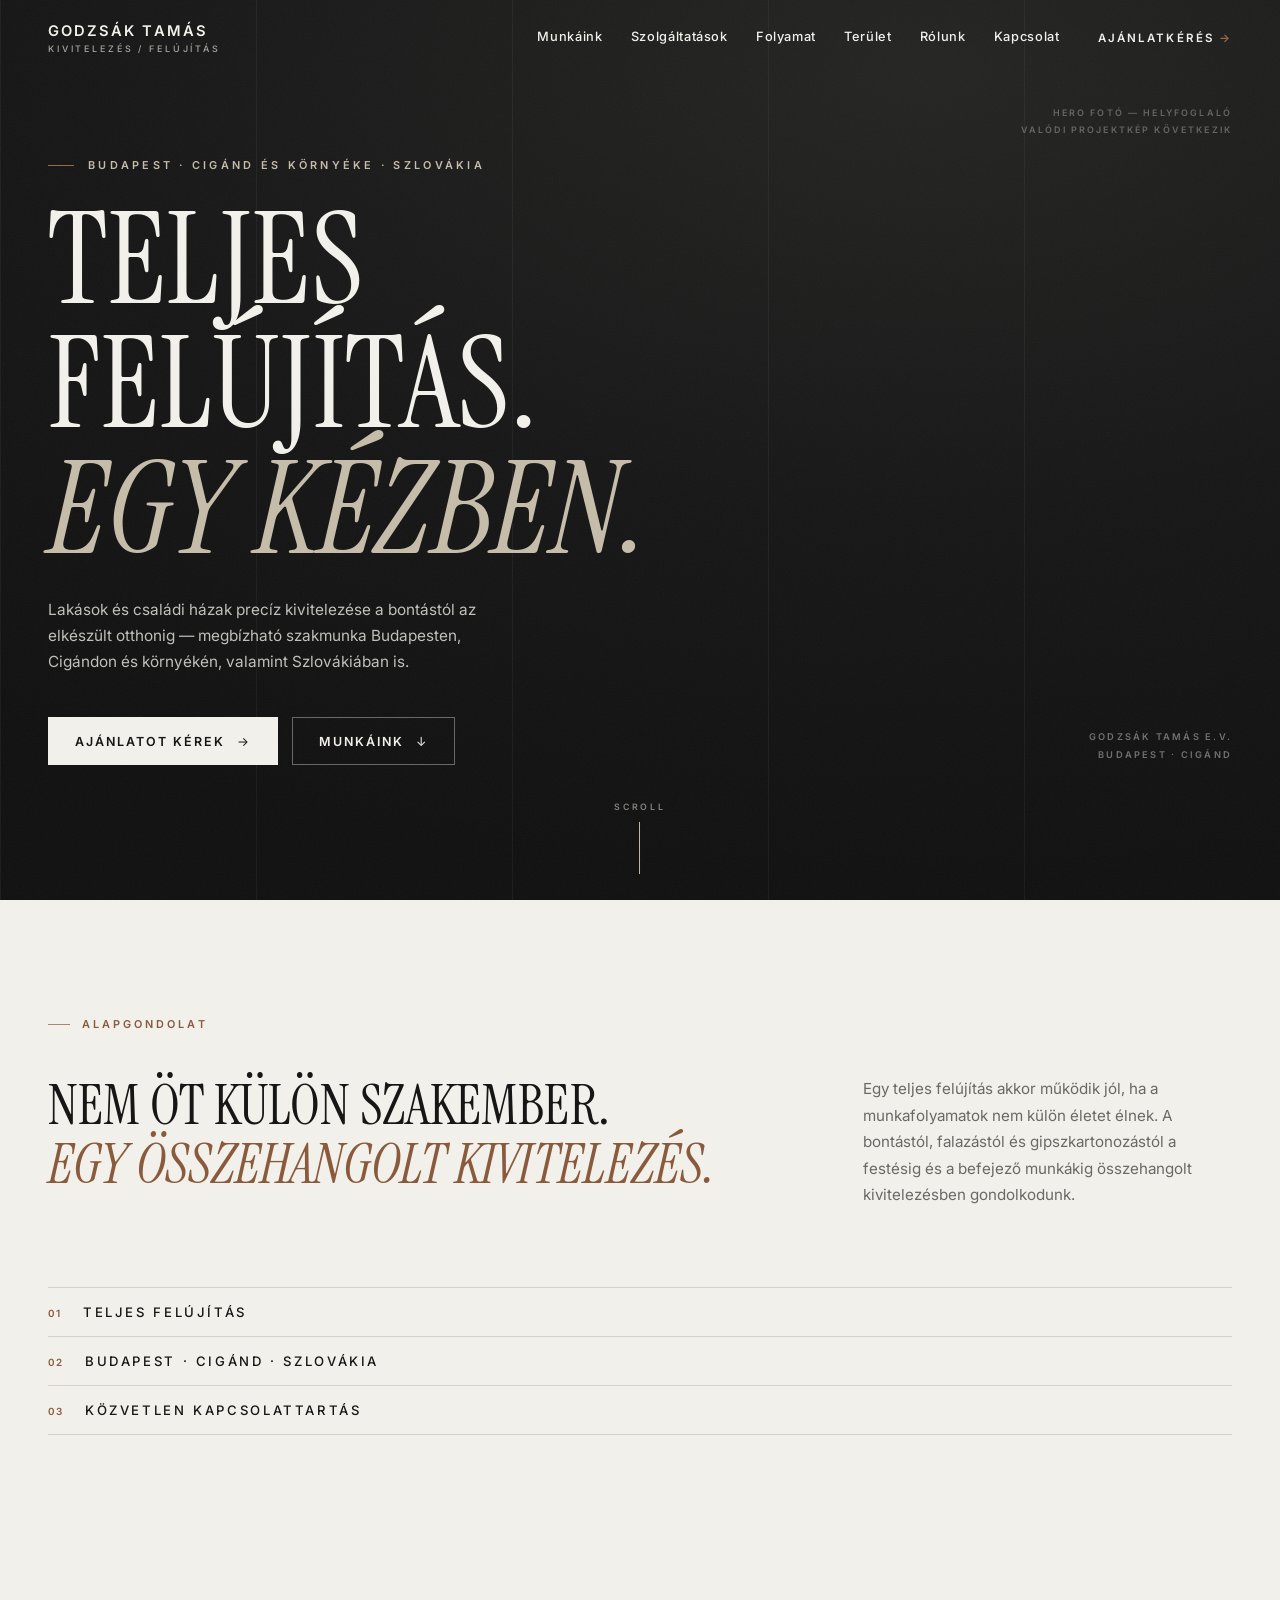
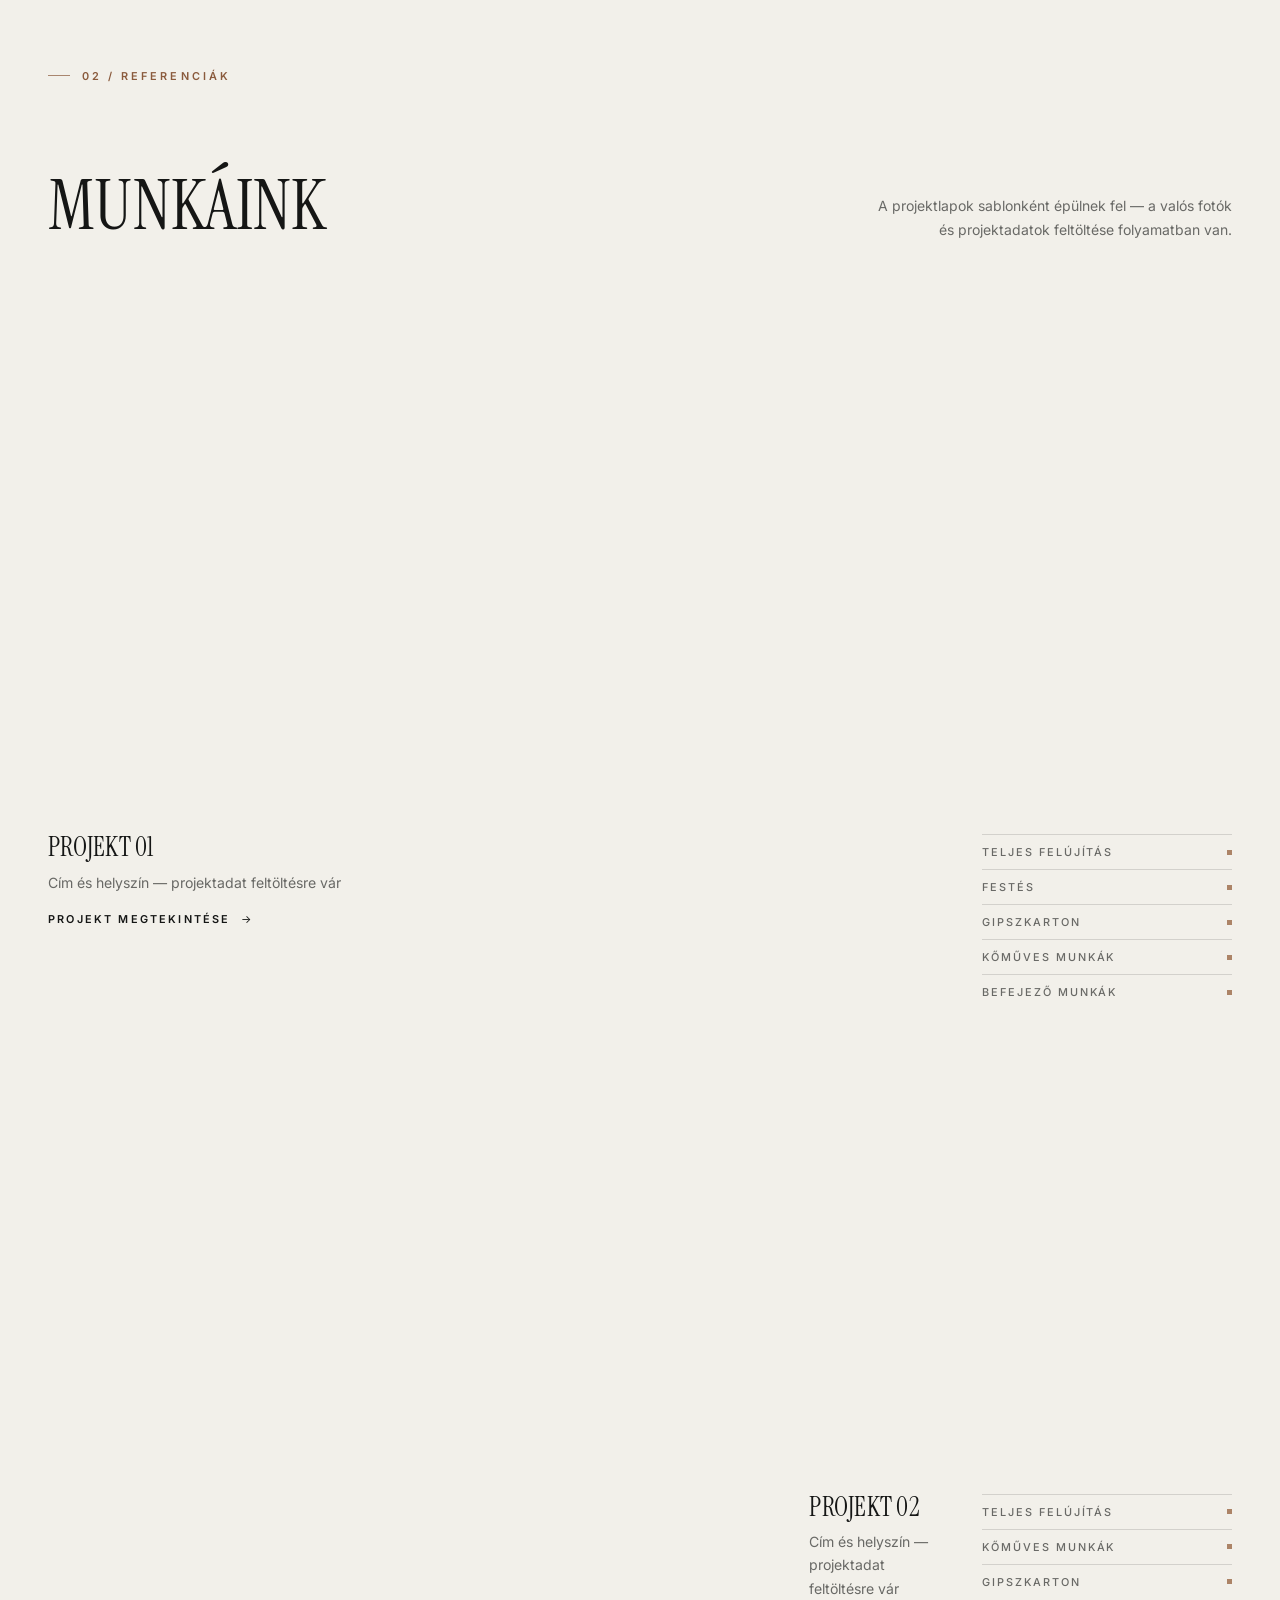
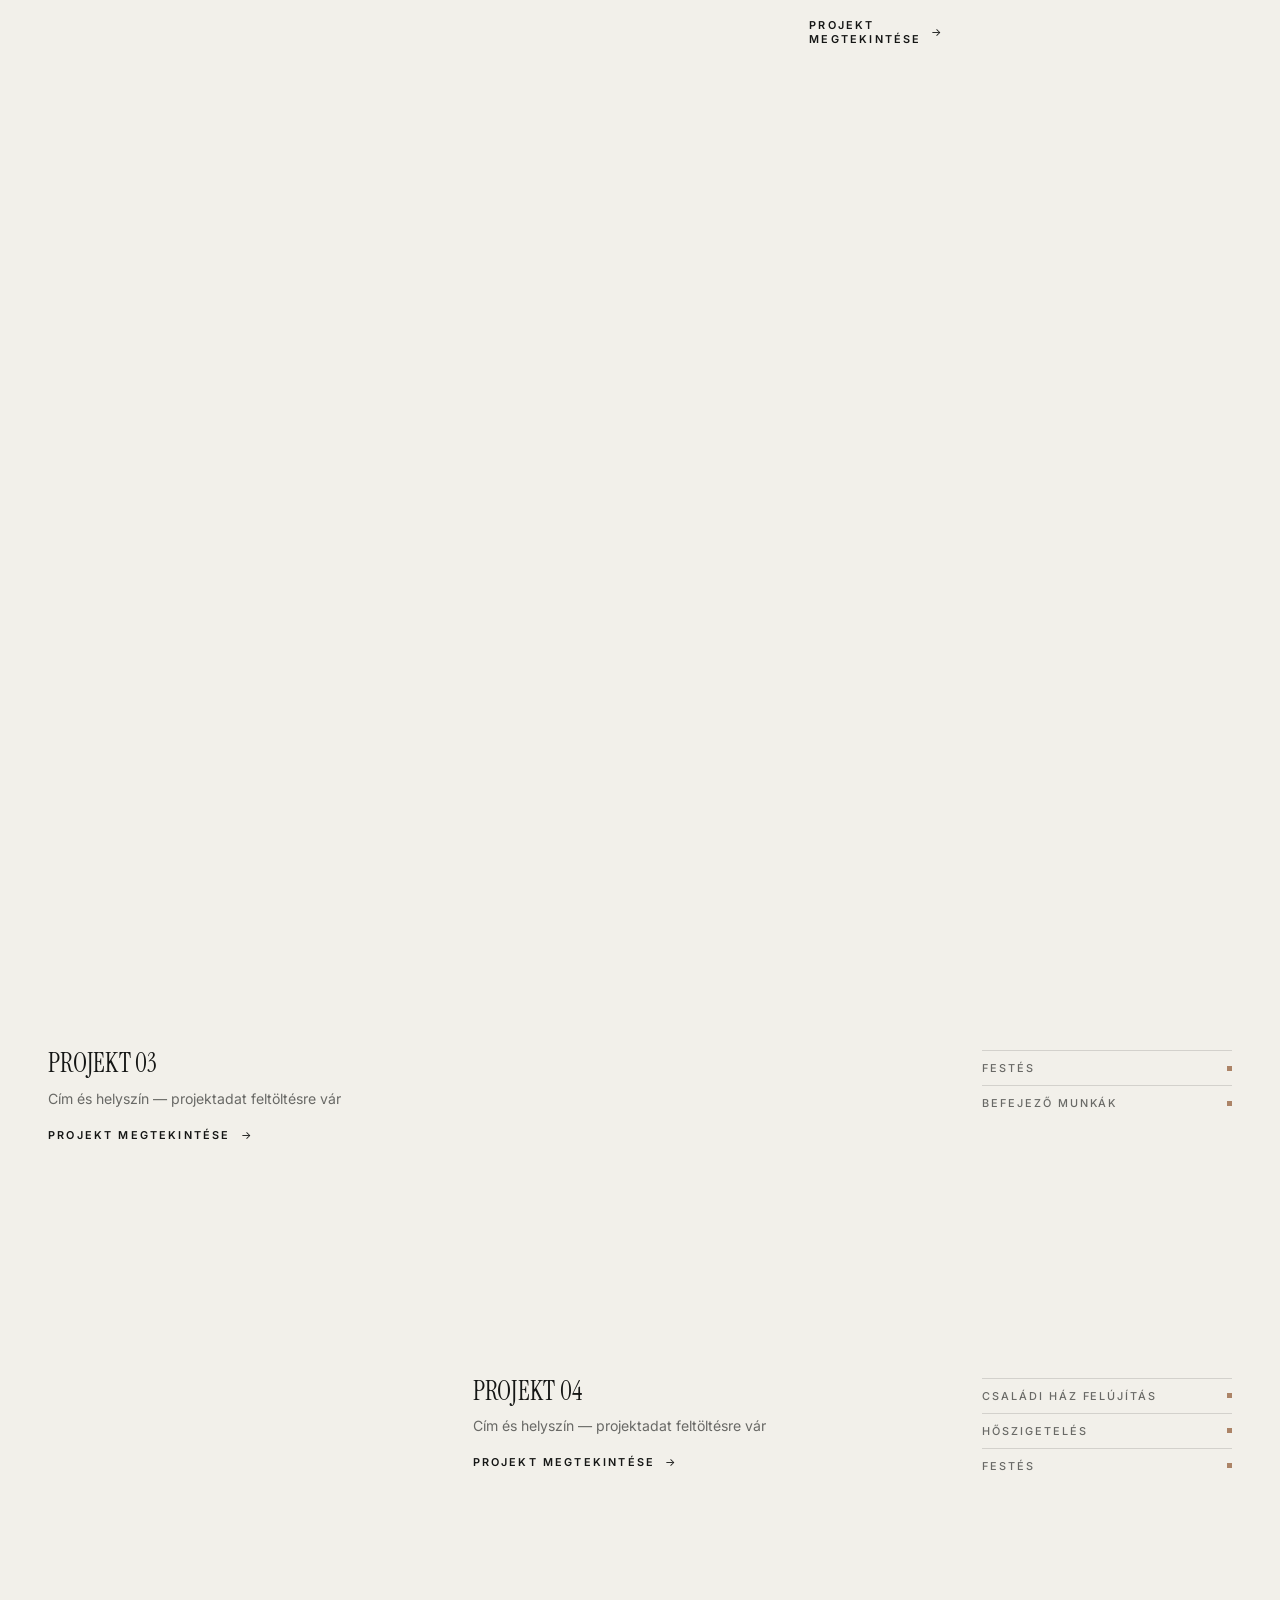
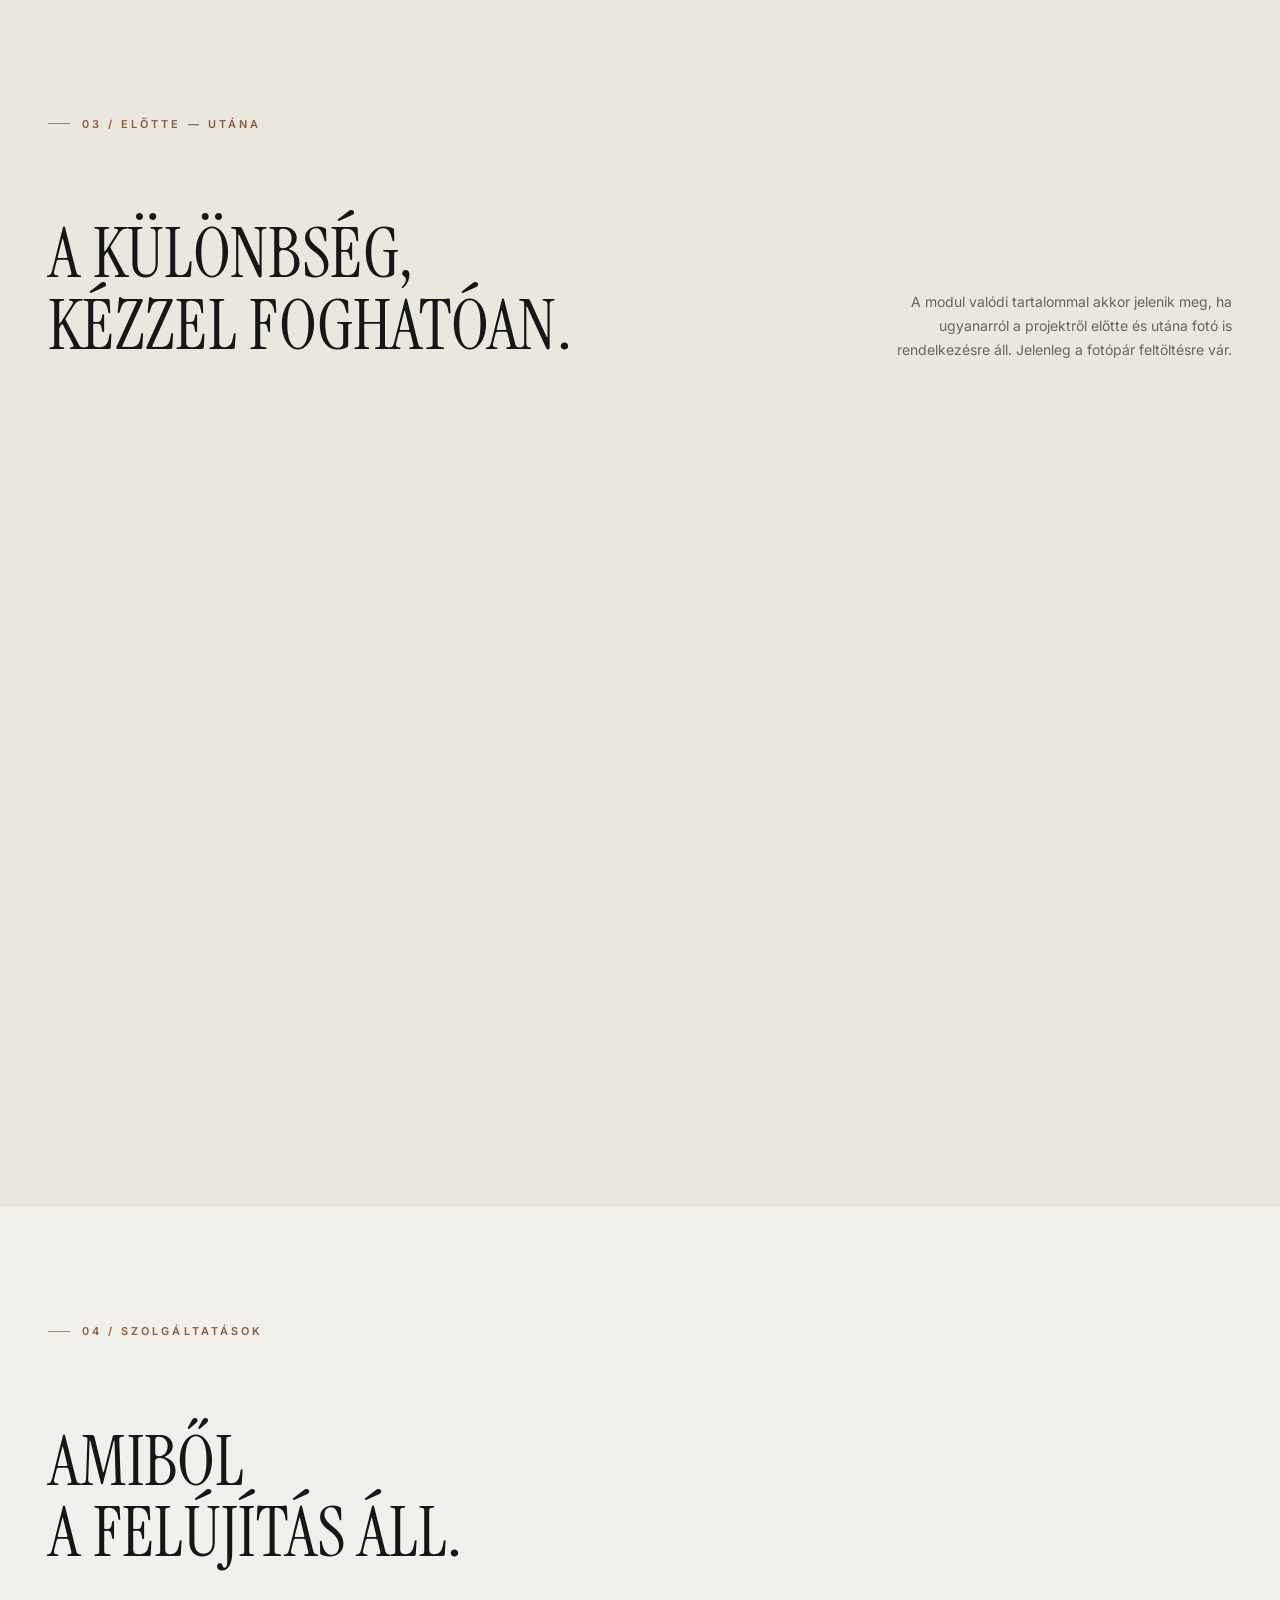
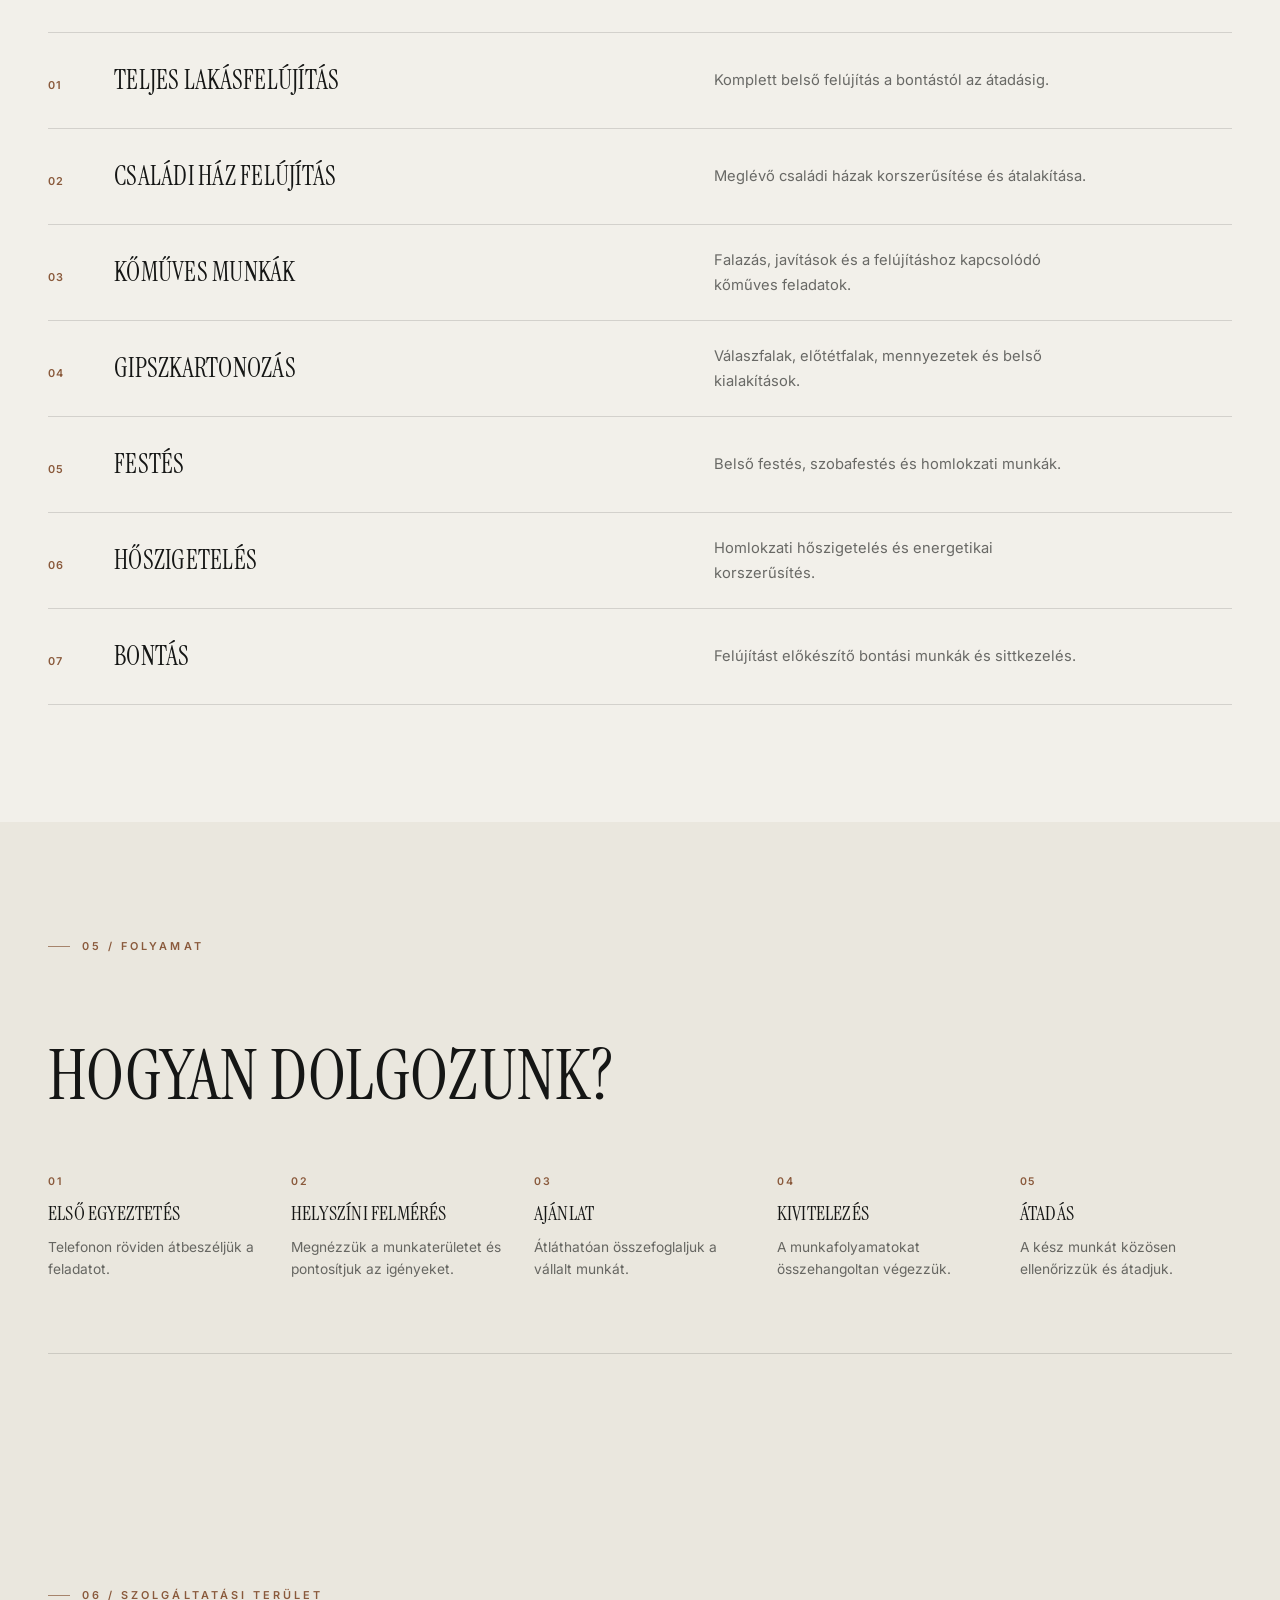
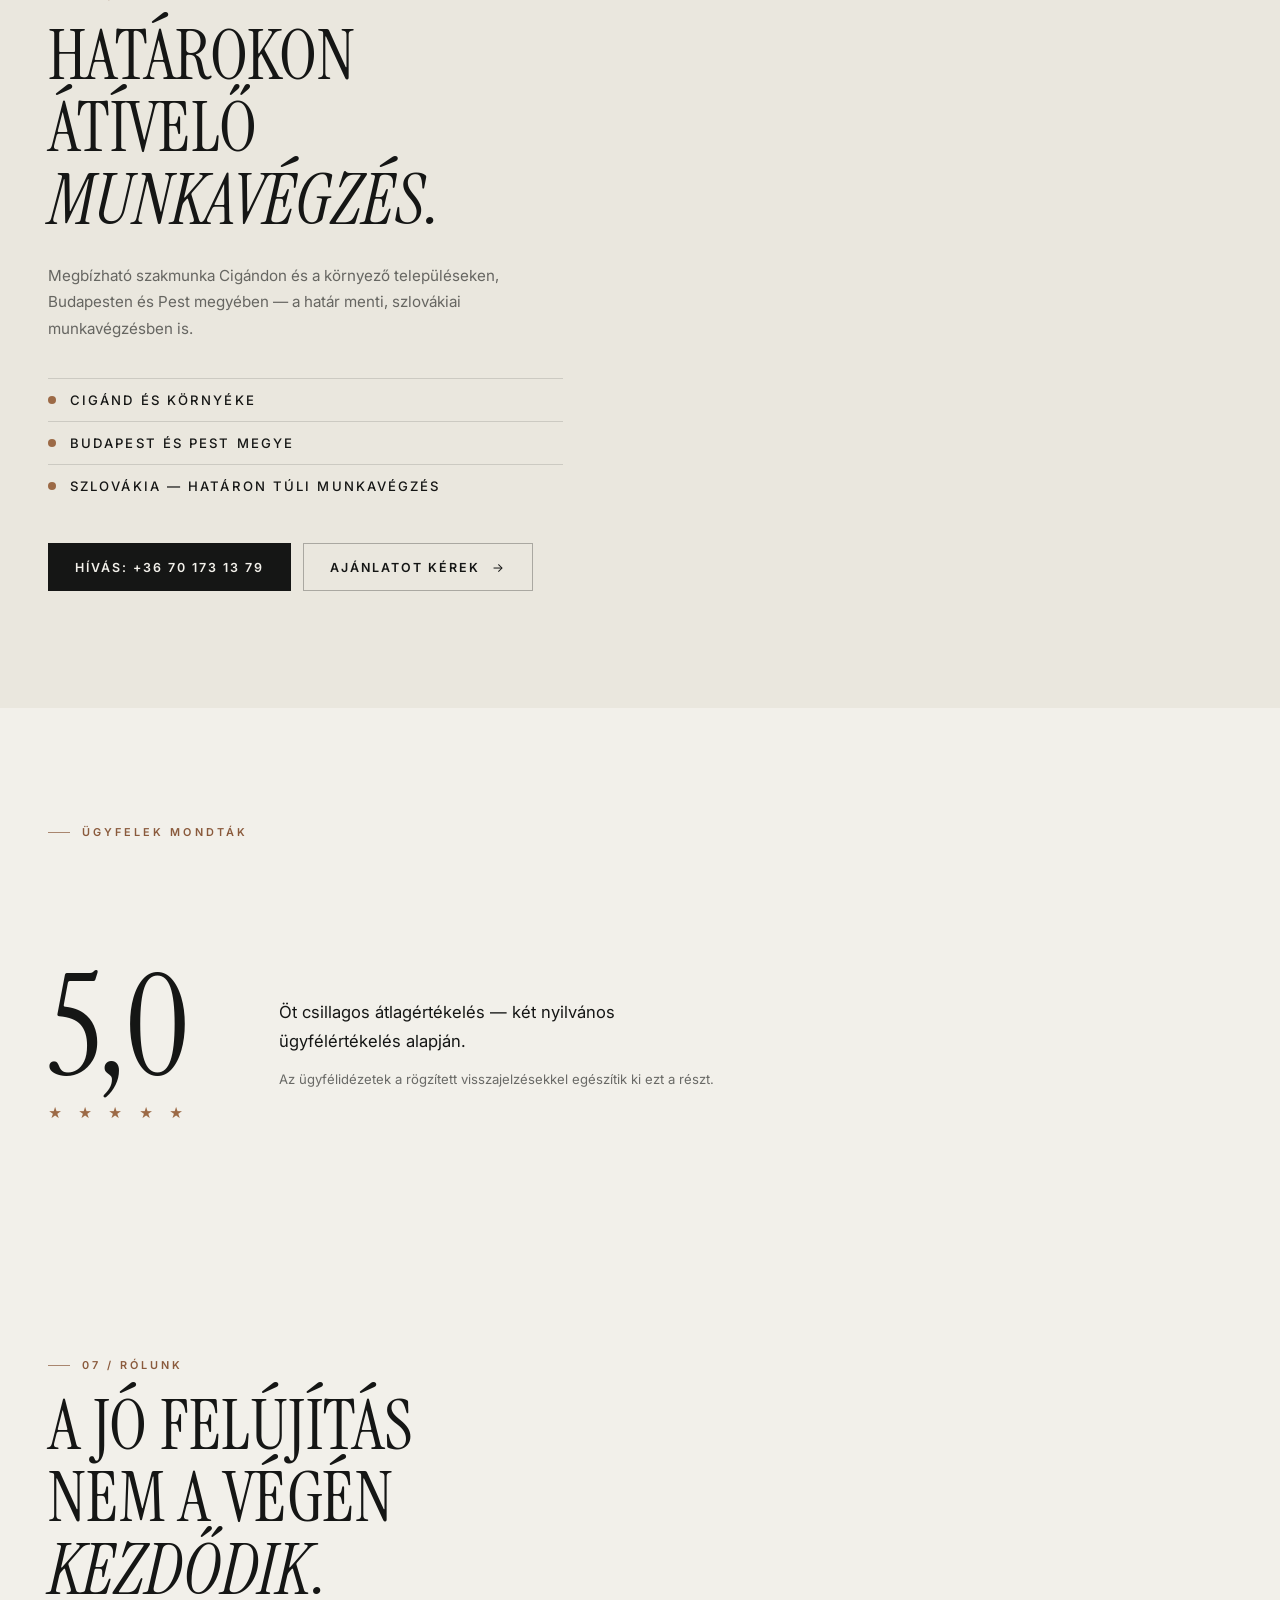
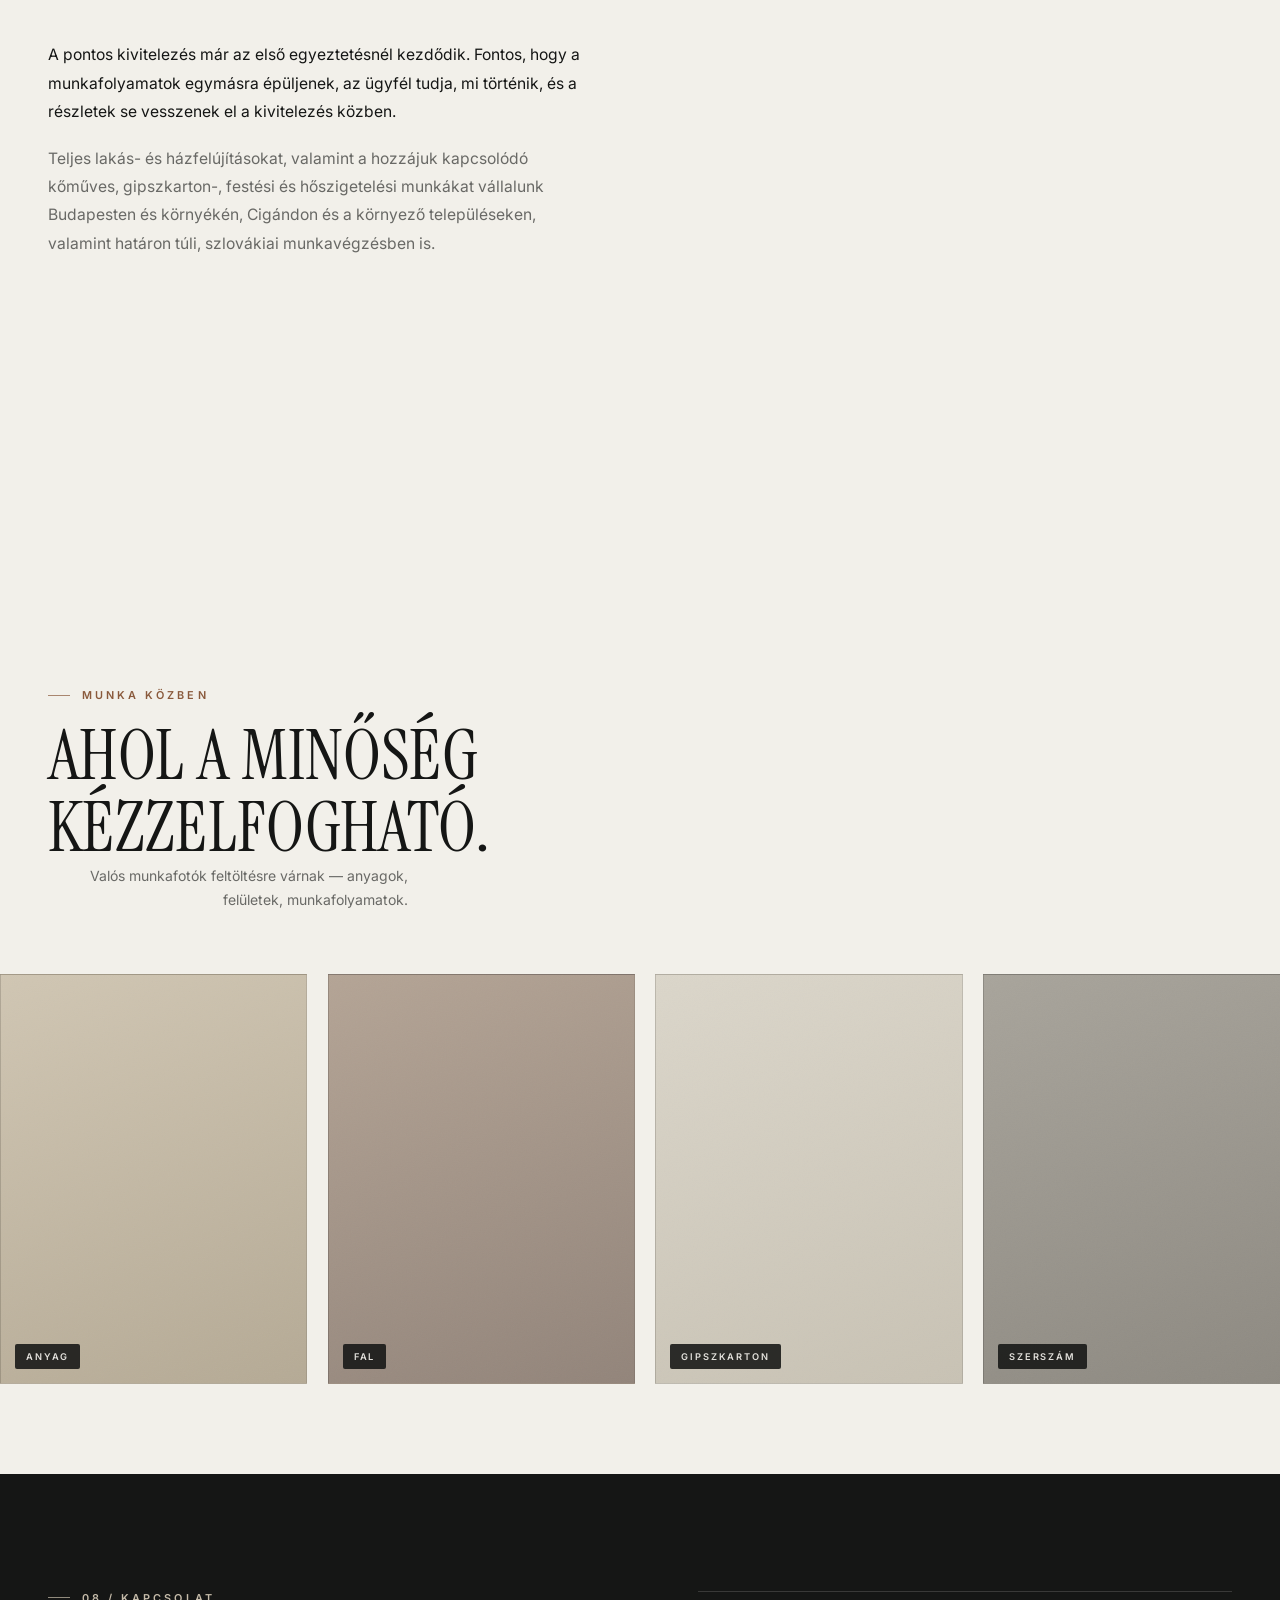
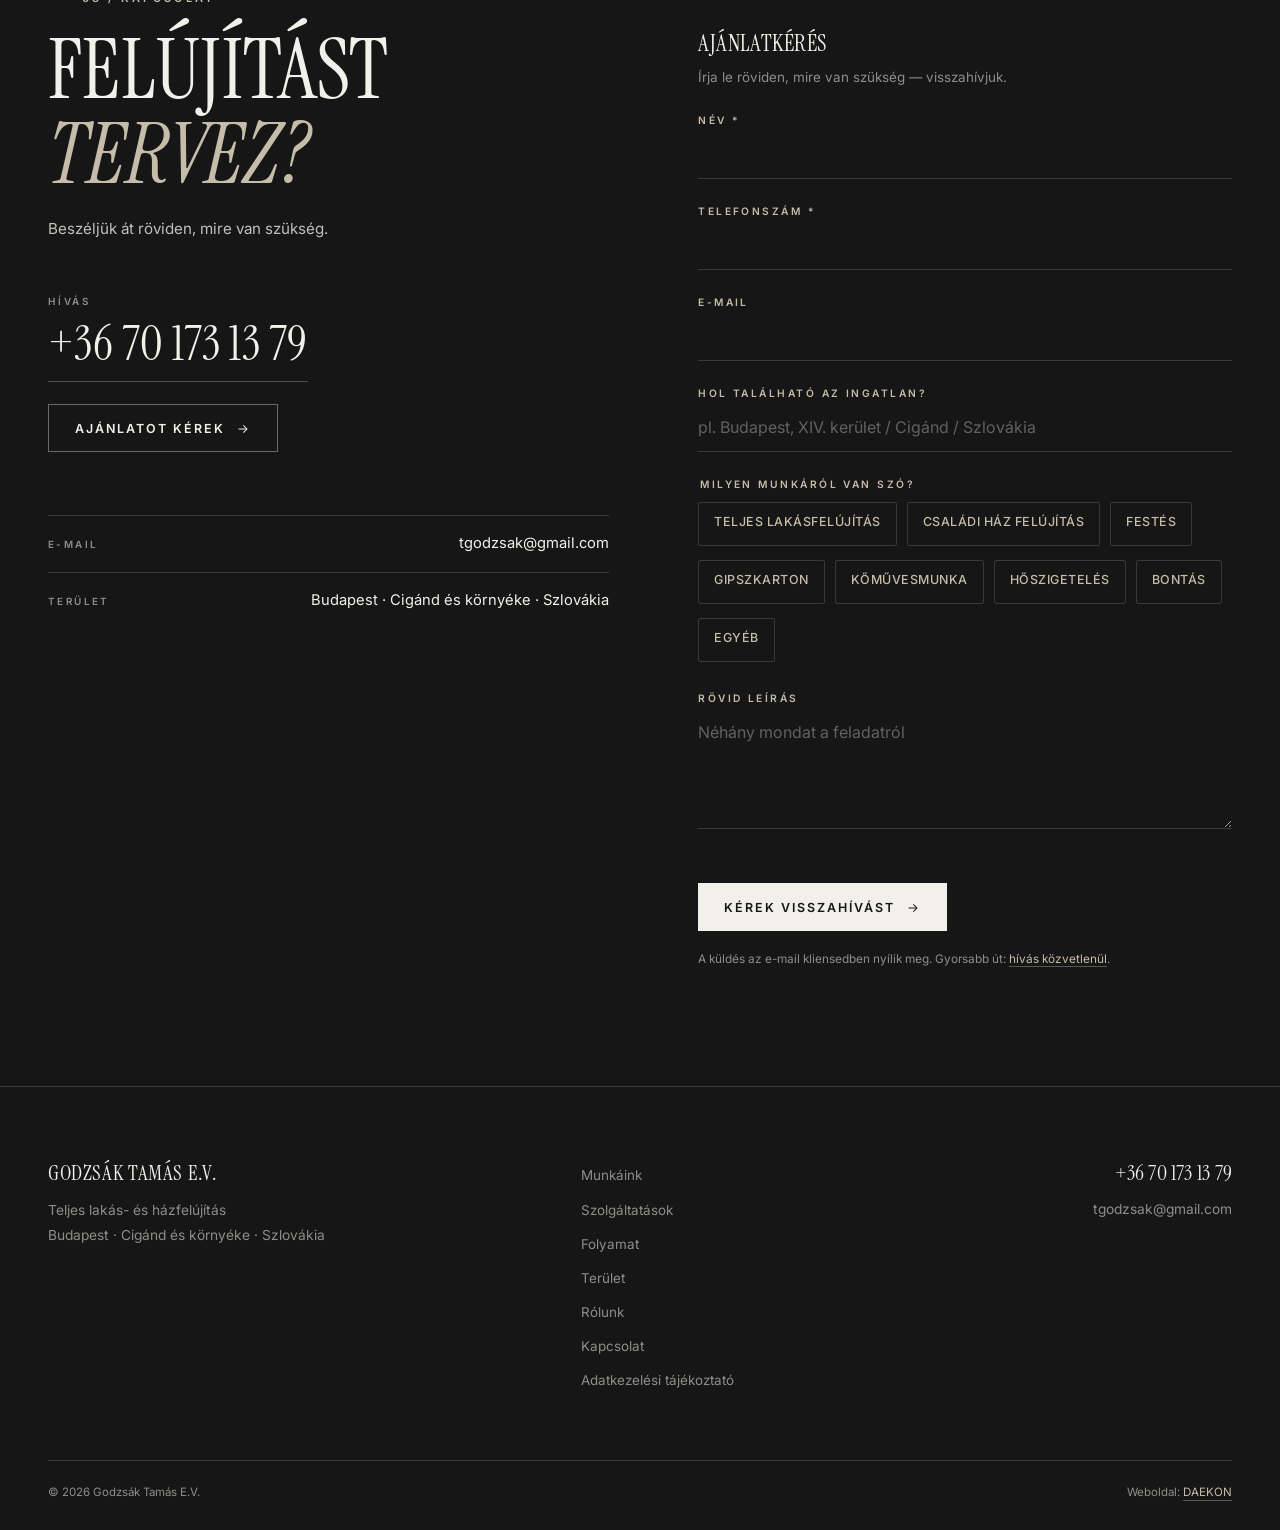
==== index.html @ ed9192c6 "Prémium kivitelezői weboldal + Cigánd/Szlovákia szolgáltatási terület Statikus, egyoldalas prémium w" ====
<!doctype html>
<html lang="hu">
<head>
  <meta charset="utf-8">
  <meta name="viewport" content="width=device-width, initial-scale=1">
  <title>Teljes lakásfelújítás Budapest és Cigánd környékén | Godzsák Tamás E.V.</title>
  <meta name="description" content="Teljes lakás- és házfelújítás Budapesten, Pest megyében, Cigándon és környékén, valamint Szlovákiában: bontás, kőműves- és gipszkarton munkák, festés, hőszigetelés — egy kézben tartott, átlátható kivitelezéssel.">
  <meta name="robots" content="index, follow">
  <meta name="theme-color" content="#151615">

  <meta property="og:type" content="website">
  <meta property="og:locale" content="hu_HU">
  <meta property="og:title" content="Teljes lakásfelújítás Budapest és Cigánd környékén | Godzsák Tamás E.V.">
  <meta property="og:description" content="Teljes lakás- és házfelújítás Budapesten, Cigándon és környékén, valamint Szlovákiában — a bontástól az utolsó ecsetvonásig egy kézben.">

  <link rel="icon" type="image/svg+xml" href="assets/favicon.svg">

  <link rel="preconnect" href="https://fonts.googleapis.com">
  <link rel="preconnect" href="https://fonts.gstatic.com" crossorigin>
  <link href="https://fonts.googleapis.com/css2?family=Instrument+Serif:ital@0;1&family=Inter:wght@400;500;600&display=swap" rel="stylesheet">

  <link rel="stylesheet" href="assets/css/style.css">
  <script defer src="assets/js/main.js"></script>

  <script type="application/ld+json">
  {
    "@context": "https://schema.org",
    "@type": "HomeAndConstructionBusiness",
    "name": "Godzsák Tamás E.V.",
    "description": "Teljes lakás- és házfelújítás Budapesten és környékén: bontás, kőműves munkák, gipszkartonozás, festés és hőszigetelés — egy kézben tartott kivitelezéssel.",
    "telephone": "+36701731379",
    "email": "tgodzsak@gmail.com",
    "address": {
      "@type": "PostalAddress",
      "addressLocality": "Budapest",
      "addressCountry": "HU"
    },
    "areaServed": [
      { "@type": "City", "name": "Budapest" },
      { "@type": "AdministrativeArea", "name": "Pest vármegye" },
      { "@type": "City", "name": "Cigánd" },
      { "@type": "AdministrativeArea", "name": "Borsod-Abaúj-Zemplén vármegye" },
      { "@type": "Country", "name": "Szlovákia" }
    ],
    "aggregateRating": {
      "@type": "AggregateRating",
      "ratingValue": "5.0",
      "reviewCount": "2"
    },
    "makesOffer": [
      { "@type": "Offer", "itemOffered": { "@type": "Service", "name": "Teljes lakásfelújítás" } },
      { "@type": "Offer", "itemOffered": { "@type": "Service", "name": "Családi ház felújítás" } },
      { "@type": "Offer", "itemOffered": { "@type": "Service", "name": "Kőműves munkák" } },
      { "@type": "Offer", "itemOffered": { "@type": "Service", "name": "Gipszkartonozás" } },
      { "@type": "Offer", "itemOffered": { "@type": "Service", "name": "Festés" } },
      { "@type": "Offer", "itemOffered": { "@type": "Service", "name": "Hőszigetelés" } },
      { "@type": "Offer", "itemOffered": { "@type": "Service", "name": "Bontás" } }
    ]
  }
  </script>
</head>
<body id="top">

<a class="skip-link" href="#main">Tovább a tartalomra</a>

<header class="site-header" id="siteHeader">
  <div class="header-inner">
    <a class="brand" href="#top" aria-label="Godzsák Tamás E.V. — kezdőlap">
      <span class="brand-name">GODZSÁK&nbsp;TAMÁS</span>
      <span class="brand-sub">KIVITELEZÉS&nbsp;/&nbsp;FELÚJÍTÁS</span>
    </a>      <nav class="main-nav" aria-label="Fő navigáció">
      <a href="#munkaink">Munkáink</a>
      <a href="#szolgaltatasok">Szolgáltatások</a>
      <a href="#folyamat">Folyamat</a>
      <a href="#terulet">Terület</a>
      <a href="#rolunk">Rólunk</a>
      <a href="#kapcsolat">Kapcsolat</a>
    </nav>

    <a class="header-cta" href="#ajanlatkeres">Ajánlatkérés <span class="arr" aria-hidden="true">&rarr;</span></a>

    <button class="menu-toggle" id="menuToggle" aria-expanded="false" aria-controls="mobileMenu">
      <span class="menu-toggle-label" data-open="Menü" data-close="Bezárás">Menü</span>
      <span class="menu-toggle-box" aria-hidden="true"><i></i><i></i></span>
    </button>
  </div>
</header>

<div class="mobile-menu" id="mobileMenu" role="dialog" aria-modal="true" aria-label="Menü" hidden>
  <nav class="mm-nav" aria-label="Mobil menü">
    <a href="#munkaink"><span>01</span>Munkáink</a>
    <a href="#szolgaltatasok"><span>02</span>Szolgáltatások</a>
    <a href="#folyamat"><span>03</span>Folyamat</a>
    <a href="#terulet"><span>04</span>Terület</a>
    <a href="#rolunk"><span>05</span>Rólunk</a>
    <a href="#kapcsolat"><span>06</span>Kapcsolat</a>
  </nav>
  <div class="mm-foot">
    <a class="mm-tel" href="tel:+36701731379">+36 70 173 13 79</a>
    <a class="mm-mail" href="mailto:tgodzsak@gmail.com">tgodzsak@gmail.com</a>
    <p class="mm-area">Budapest · Cigánd és környéke · Szlovákia</p>
  </div>
</div>

<main id="main">

  <!-- ============ HERO ============ -->
  <section class="hero" aria-label="Bevezető">
    <div class="hero-bg" aria-hidden="true">
      <div class="hero-grid"></div>
      <span class="ph-note">Hero fotó — helyfoglaló<br>valódi projektkép következik</span>
    </div>

    <div class="hero-inner">
      <p class="hero-loc"><span class="tick" aria-hidden="true"></span>Budapest&nbsp;·&nbsp;Cigánd és környéke&nbsp;·&nbsp;Szlovákia</p>
      <h1 class="hero-title">
        <span class="ht-line">Teljes</span>
        <span class="ht-line">felújítás.</span>
        <span class="ht-line ht-italic">Egy kézben.</span>
      </h1>
      <p class="hero-sub">Lakások és családi házak precíz kivitelezése a bontástól az elkészült otthonig — megbízható szakmunka Budapesten, Cigándon és környékén, valamint Szlovákiában is.</p>
      <div class="hero-cta">
        <a class="btn btn-solid" href="#ajanlatkeres">Ajánlatot kérek <span class="arr" aria-hidden="true">&rarr;</span></a>
        <a class="btn btn-ghost" href="#munkaink">Munkáink <span class="arr" aria-hidden="true">&darr;</span></a>
      </div>
    </div>

    <p class="hero-corner" aria-hidden="true">Godzsák Tamás E.V.<br>Budapest&nbsp;·&nbsp;Cigánd</p>

    <div class="hero-scroll" aria-hidden="true">
      <span class="hero-scroll-label">Scroll</span>
      <span class="hero-scroll-line"><i></i></span>
    </div>
  </section>

  <!-- ============ STATEMENT ============ -->
  <section class="statement section" aria-label="Megközelítés">
    <div class="container st-grid">
      <p class="eyebrow reveal">Alapgondolat</p>
      <h2 class="statement-title reveal" style="--d:.06s">
        Nem öt külön szakember.<br>
        <em>Egy összehangolt kivitelezés.</em>
      </h2>
      <div class="statement-body reveal" style="--d:.12s">
        <p>Egy teljes felújítás akkor működik jól, ha a munkafolyamatok nem külön életet élnek. A bontástól, falazástól és gipszkartonozástól a festésig és a befejező munkákig összehangolt kivitelezésben gondolkodunk.</p>
      </div>
      <ul class="statement-list reveal" style="--d:.18s">
        <li><span>01</span>Teljes felújítás</li>
        <li><span>02</span>Budapest&nbsp;·&nbsp;Cigánd&nbsp;·&nbsp;Szlovákia</li>
        <li><span>03</span>Közvetlen kapcsolattartás</li>
      </ul>
    </div>
  </section>

  <!-- ============ REFERENCIÁK ============ -->
  <section class="works section" id="munkaink" aria-labelledby="works-title">
    <div class="container">
      <div class="section-head">
        <p class="eyebrow reveal">02&nbsp;/&nbsp;Referenciák</p>
        <h2 class="section-title reveal" id="works-title" style="--d:.06s">Munkáink</h2>
        <p class="section-note reveal" style="--d:.12s">A projektlapok sablonként épülnek fel — a valós fotók és projektadatok feltöltése folyamatban van.</p>
      </div>

      <!-- Projekt 01 — teljes szélesség -->
      <article class="proj proj-full">
        <figure class="ph ph-b rm ratio-219 reveal-media" role="img" aria-label="Projektfotó helyfoglaló — feltöltésre vár">
          <span class="ph-cross" aria-hidden="true"></span>
          <span class="ph-num" aria-hidden="true">01</span>
          <figcaption class="ph-caption">Projektfotó — feltöltésre vár</figcaption>
        </figure>
        <div class="proj-meta">
          <div class="proj-info">
            <h3 class="proj-title">Projekt 01</h3>
            <p class="proj-sub">Cím és helyszín — projektadat feltöltésre vár</p>
            <span class="proj-link" aria-disabled="true" title="A projektadatok feltöltése után aktiválódik">Projekt megtekintése <span class="arr" aria-hidden="true">&rarr;</span></span>
          </div>
          <ul class="proj-tags" aria-label="Munkakörök sablon szerint">
            <li>Teljes felújítás</li>
            <li>Festés</li>
            <li>Gipszkarton</li>
            <li>Kőműves munkák</li>
            <li>Befejező munkák</li>
          </ul>
        </div>
      </article>

      <!-- Projekt 02 — 2/3 arány, szöveg jobbra -->
      <article class="proj proj-two">
        <figure class="ph ph-e rm ratio-43 reveal-media" role="img" aria-label="Projektfotó helyfoglaló — feltöltésre vár">
          <span class="ph-cross" aria-hidden="true"></span>
          <span class="ph-num" aria-hidden="true">02</span>
          <figcaption class="ph-caption">Projektfotó — feltöltésre vár</figcaption>
        </figure>
        <div class="proj-meta">
          <div class="proj-info">
            <h3 class="proj-title">Projekt 02</h3>
            <p class="proj-sub">Cím és helyszín — projektadat feltöltésre vár</p>
            <span class="proj-link" aria-disabled="true" title="A projektadatok feltöltése után aktiválódik">Projekt megtekintése <span class="arr" aria-hidden="true">&rarr;</span></span>
          </div>
          <ul class="proj-tags" aria-label="Munkakörök sablon szerint">
            <li>Teljes felújítás</li>
            <li>Kőműves munkák</li>
            <li>Gipszkarton</li>
          </ul>
        </div>
      </article>

      <!-- Projekt 03 — portré + részletfotó párban -->
      <article class="proj proj-duo">
        <figure class="ph ph-a rm ratio-34 reveal-media" role="img" aria-label="Projektfotó helyfoglaló — feltöltésre vár">
          <span class="ph-cross" aria-hidden="true"></span>
          <span class="ph-num" aria-hidden="true">03</span>
          <figcaption class="ph-caption">Projektfotó — feltöltésre vár</figcaption>
        </figure>
        <figure class="ph ph-f rm ratio-45 reveal-media" style="--d:.1s" role="img" aria-label="Részletfotó helyfoglaló — feltöltésre vár">
          <span class="ph-cross" aria-hidden="true"></span>
          <span class="ph-num" aria-hidden="true">03/a</span>
          <figcaption class="ph-caption">Részletfotó — feltöltésre vár</figcaption>
        </figure>
        <div class="proj-meta">
          <div class="proj-info">
            <h3 class="proj-title">Projekt 03</h3>
            <p class="proj-sub">Cím és helyszín — projektadat feltöltésre vár</p>
            <span class="proj-link" aria-disabled="true" title="A projektadatok feltöltése után aktiválódik">Projekt megtekintése <span class="arr" aria-hidden="true">&rarr;</span></span>
          </div>
          <ul class="proj-tags" aria-label="Munkakörök sablon szerint">
            <li>Festés</li>
            <li>Befejező munkák</li>
          </ul>
        </div>
      </article>

      <!-- Projekt 04 — szöveg balra, kép jobbra 16/10 -->
      <article class="proj proj-rev">
        <figure class="ph ph-c rm ratio-1610 reveal-media" role="img" aria-label="Projektfotó helyfoglaló — feltöltésre vár">
          <span class="ph-cross" aria-hidden="true"></span>
          <span class="ph-num" aria-hidden="true">04</span>
          <figcaption class="ph-caption">Projektfotó — feltöltésre vár</figcaption>
        </figure>
        <div class="proj-meta">
          <div class="proj-info">
            <h3 class="proj-title">Projekt 04</h3>
            <p class="proj-sub">Cím és helyszín — projektadat feltöltésre vár</p>
            <span class="proj-link" aria-disabled="true" title="A projektadatok feltöltése után aktiválódik">Projekt megtekintése <span class="arr" aria-hidden="true">&rarr;</span></span>
          </div>
          <ul class="proj-tags" aria-label="Munkakörök sablon szerint">
            <li>Családi ház felújítás</li>
            <li>Hőszigetelés</li>
            <li>Festés</li>
          </ul>
        </div>
      </article>
    </div>
  </section>

  <!-- ============ ELŐTTE / UTÁNA ============ -->
  <section class="ba section" aria-labelledby="ba-title">
    <div class="container">
      <div class="section-head">
        <p class="eyebrow reveal">03&nbsp;/&nbsp;Előtte — Utána</p>
        <h2 class="section-title reveal" id="ba-title" style="--d:.06s">A különbség,<br>kézzel foghatóan.</h2>
        <p class="section-note reveal" style="--d:.12s">A modul valódi tartalommal akkor jelenik meg, ha ugyanarról a projektről előtte és utána fotó is rendelkezésre áll. Jelenleg a fotópár feltöltésre vár.</p>
      </div>

      <div class="ba-stage rm reveal-media" style="--pos:50%">
        <div class="ba-after" aria-hidden="true">
          <span class="ba-tag ba-tag-a">Utána</span>
        </div>
        <div class="ba-before" aria-hidden="true">
          <span class="ba-tag ba-tag-b">Előtte</span>
        </div>
        <div class="ba-line" aria-hidden="true">
          <span class="ba-grip"><i></i></span>
        </div>
        <input class="ba-range" id="baRange" type="range" min="0" max="100" value="50" step="0.1"
               aria-label="Előtte–utána összehasonlító csúszka">
      </div>
    </div>
  </section>

  <!-- ============ SZOLGÁLTATÁSOK ============ -->
  <section class="svc section" id="szolgaltatasok" aria-labelledby="svc-title">
    <div class="container">
      <div class="section-head">
        <p class="eyebrow reveal">04&nbsp;/&nbsp;Szolgáltatások</p>
        <h2 class="section-title reveal" id="svc-title" style="--d:.06s">Amiből<br>a felújítás áll.</h2>
      </div>

      <ul class="svc-list" id="svcList">
        <li class="svc-item reveal" data-tone="ph-b">
          <h3 class="svc-h">
            <button class="svc-row" id="svc-b-01" aria-expanded="false" aria-controls="svc-p-01">
              <span class="svc-num">01</span>
              <span class="svc-title">Teljes lakásfelújítás</span>
              <span class="svc-icon" aria-hidden="true"><i></i><i></i></span>
            </button>
          </h3>
          <div class="svc-panel" id="svc-p-01" role="region" aria-labelledby="svc-b-01">
            <div class="svc-panel-in"><p>Komplett belső felújítás a bontástól az átadásig.</p></div>
          </div>
        </li>

        <li class="svc-item reveal" data-tone="ph-e">
          <h3 class="svc-h">
            <button class="svc-row" id="svc-b-02" aria-expanded="false" aria-controls="svc-p-02">
              <span class="svc-num">02</span>
              <span class="svc-title">Családi ház felújítás</span>
              <span class="svc-icon" aria-hidden="true"><i></i><i></i></span>
            </button>
          </h3>
          <div class="svc-panel" id="svc-p-02" role="region" aria-labelledby="svc-b-02">
            <div class="svc-panel-in"><p>Meglévő családi házak korszerűsítése és átalakítása.</p></div>
          </div>
        </li>

        <li class="svc-item reveal" data-tone="ph-c">
          <h3 class="svc-h">
            <button class="svc-row" id="svc-b-03" aria-expanded="false" aria-controls="svc-p-03">
              <span class="svc-num">03</span>
              <span class="svc-title">Kőműves munkák</span>
              <span class="svc-icon" aria-hidden="true"><i></i><i></i></span>
            </button>
          </h3>
          <div class="svc-panel" id="svc-p-03" role="region" aria-labelledby="svc-b-03">
            <div class="svc-panel-in"><p>Falazás, javítások és a felújításhoz kapcsolódó kőműves feladatok.</p></div>
          </div>
        </li>

        <li class="svc-item reveal" data-tone="ph-a">
          <h3 class="svc-h">
            <button class="svc-row" id="svc-b-04" aria-expanded="false" aria-controls="svc-p-04">
              <span class="svc-num">04</span>
              <span class="svc-title">Gipszkartonozás</span>
              <span class="svc-icon" aria-hidden="true"><i></i><i></i></span>
            </button>
          </h3>
          <div class="svc-panel" id="svc-p-04" role="region" aria-labelledby="svc-b-04">
            <div class="svc-panel-in"><p>Válaszfalak, előtétfalak, mennyezetek és belső kialakítások.</p></div>
          </div>
        </li>

        <li class="svc-item reveal" data-tone="ph-f">
          <h3 class="svc-h">
            <button class="svc-row" id="svc-b-05" aria-expanded="false" aria-controls="svc-p-05">
              <span class="svc-num">05</span>
              <span class="svc-title">Festés</span>
              <span class="svc-icon" aria-hidden="true"><i></i><i></i></span>
            </button>
          </h3>
          <div class="svc-panel" id="svc-p-05" role="region" aria-labelledby="svc-b-05">
            <div class="svc-panel-in"><p>Belső festés, szobafestés és homlokzati munkák.</p></div>
          </div>
        </li>

        <li class="svc-item reveal" data-tone="ph-d">
          <h3 class="svc-h">
            <button class="svc-row" id="svc-b-06" aria-expanded="false" aria-controls="svc-p-06">
              <span class="svc-num">06</span>
              <span class="svc-title">Hőszigetelés</span>
              <span class="svc-icon" aria-hidden="true"><i></i><i></i></span>
            </button>
          </h3>
          <div class="svc-panel" id="svc-p-06" role="region" aria-labelledby="svc-b-06">
            <div class="svc-panel-in"><p>Homlokzati hőszigetelés és energetikai korszerűsítés.</p></div>
          </div>
        </li>

        <li class="svc-item reveal" data-tone="ph-b">
          <h3 class="svc-h">
            <button class="svc-row" id="svc-b-07" aria-expanded="false" aria-controls="svc-p-07">
              <span class="svc-num">07</span>
              <span class="svc-title">Bontás</span>
              <span class="svc-icon" aria-hidden="true"><i></i><i></i></span>
            </button>
          </h3>
          <div class="svc-panel" id="svc-p-07" role="region" aria-labelledby="svc-b-07">
            <div class="svc-panel-in"><p>Felújítást előkészítő bontási munkák és sittkezelés.</p></div>
          </div>
        </li>
      </ul>

      <div class="svc-preview" id="svcPreview" aria-hidden="true">
        <span class="svc-preview-chip" id="svcPreviewChip">01</span>
        <span class="svc-preview-num" id="svcPreviewNum">01</span>
      </div>
    </div>
  </section>

  <!-- ============ FOLYAMAT ============ -->
  <section class="proc section" id="folyamat" aria-labelledby="proc-title">
    <div class="container">
      <div class="section-head">
        <p class="eyebrow reveal">05&nbsp;/&nbsp;Folyamat</p>
        <h2 class="section-title reveal" id="proc-title" style="--d:.06s">Hogyan dolgozunk?</h2>
      </div>

      <ol class="proc-steps" id="procSteps">
        <li class="proc-step reveal">
          <span class="proc-num">01</span>
          <h3 class="proc-name">Első egyeztetés</h3>
          <p class="proc-desc">Telefonon röviden átbeszéljük a feladatot.</p>
        </li>
        <li class="proc-step reveal" style="--d:.06s">
          <span class="proc-num">02</span>
          <h3 class="proc-name">Helyszíni felmérés</h3>
          <p class="proc-desc">Megnézzük a munkaterületet és pontosítjuk az igényeket.</p>
        </li>
        <li class="proc-step reveal" style="--d:.12s">
          <span class="proc-num">03</span>
          <h3 class="proc-name">Ajánlat</h3>
          <p class="proc-desc">Átláthatóan összefoglaljuk a vállalt munkát.</p>
        </li>
        <li class="proc-step reveal" style="--d:.18s">
          <span class="proc-num">04</span>
          <h3 class="proc-name">Kivitelezés</h3>
          <p class="proc-desc">A munkafolyamatokat összehangoltan végezzük.</p>
        </li>
        <li class="proc-step reveal" style="--d:.24s">
          <span class="proc-num">05</span>
          <h3 class="proc-name">Átadás</h3>
          <p class="proc-desc">A kész munkát közösen ellenőrizzük és átadjuk.</p>
        </li>
      </ol>

      <div class="proc-track" aria-hidden="true"><span class="proc-fill" id="procFill"></span></div>
    </div>
  </section>

  <!-- ============ SZOLGÁLTATÁSI TERÜLET ============ -->
  <section class="region section" id="terulet" aria-labelledby="region-title">
    <div class="container region-grid">
      <div class="region-copy">
        <p class="eyebrow reveal">06&nbsp;/&nbsp;Szolgáltatási terület</p>
        <h2 class="section-title reveal" id="region-title" style="--d:.06s">Határokon<br>átívelő<br><em>munkavégzés.</em></h2>
        <p class="region-lead reveal" style="--d:.1s">Megbízható szakmunka Cigándon és a környező településeken, Budapesten és Pest megyében — a határ menti, szlovákiai munkavégzésben is.</p>
        <div class="region-points reveal" style="--d:.14s">
          <span class="region-point is-active" data-region="hu-district"><i aria-hidden="true"></i>Cigánd és környéke</span>
          <span class="region-point is-active" data-region="hu-capital"><i aria-hidden="true"></i>Budapest és Pest megye</span>
          <span class="region-point is-active" data-region="sk"><i aria-hidden="true"></i>Szlovákia — határon túli munkavégzés</span>
        </div>
        <div class="region-cta reveal" style="--d:.18s">
          <a class="btn btn-solid" href="tel:+36701731379">Hívás: +36 70 173 13 79</a>
          <a class="btn btn-ghost-dark" href="#ajanlatkeres">Ajánlatot kérek <span class="arr" aria-hidden="true">&rarr;</span></a>
        </div>
      </div>

      <figure class="region-map rm reveal-media" style="--d:.08s">
        <svg class="map-svg" viewBox="0 0 520 400" role="img" aria-label="A szolgáltatási terület térképe: Budapest, Cigánd és környéke, valamint a határ menti szlovákiai régió">
          <defs>
            <linearGradient id="mapBg" x1="0" y1="0" x2="1" y2="1">
              <stop offset="0" stop-color="#EAE7DE"/>
              <stop offset="1" stop-color="#DDD8CC"/>
            </linearGradient>
          </defs>
          <rect class="map-bg" x="0" y="0" width="520" height="400" fill="url(#mapBg)"/>
          <g class="map-grid" aria-hidden="true"></g>

          <!-- Stylizált országterületek -->
          <path class="land hu" d="M96,128 C150,108 208,96 262,102 C316,108 358,126 396,150 C410,159 414,175 408,190 C400,208 386,222 372,236 C356,252 338,266 318,276 C296,287 272,291 250,288 C226,285 204,276 184,262 C164,248 146,230 132,210 C120,192 110,172 104,154 C101,145 96,136 96,128 Z"/>
          <path class="land sk" d="M172,64 C222,52 282,44 340,50 C384,55 420,68 444,88 C456,98 458,112 450,124 C440,138 424,148 406,154 C384,161 360,162 336,160 C310,158 286,150 262,142 C238,134 214,124 192,112 C180,105 168,94 164,84 C162,77 166,68 172,64 Z"/>
          <path class="border" d="M96,128 C150,108 208,96 262,102 C316,108 358,126 396,150"/>
          <path class="border" d="M396,150 C410,159 414,175 408,190 C400,208 386,222 372,236 C356,252 338,266 318,276"/>

          <!-- Vonalak a Cigánd központból -->
          <path class="route route-1" d="M300,190 C280,180 260,170 236,164"/>
          <path class="route route-2" d="M300,190 C288,150 280,120 278,96"/>

          <!-- Budapest -->
          <g class="city city-bp" data-region="hu-capital">
            <circle class="dot" cx="168" cy="196" r="6"/>
            <circle class="ping" cx="168" cy="196" r="6"/>
            <text x="150" y="222">Budapest</text>
          </g>

          <!-- Cigánd (kiemelt központ) -->
          <g class="city city-cig" data-region="hu-district">
            <circle class="dot" cx="300" cy="190" r="8"/>
            <circle class="ping" cx="300" cy="190" r="8"/>
            <text x="282" y="216">Cigánd</text>
          </g>

          <!-- Szlovák régió -->
          <g class="city city-sk" data-region="sk">
            <circle class="dot" cx="278" cy="96" r="6"/>
            <circle class="ping" cx="278" cy="96" r="6"/>
            <text x="262" y="82">Szlovákia</text>
          </g>
        </svg>
        <figcaption class="map-caption">Vállalt munkaterület — Budapest, Cigánd és környéke, határon túli szlovákiai munkavégzés</figcaption>
      </figure>
    </div>
  </section>

  <!-- ============ ÜGYFELEK MONDTÁK ============ -->
  <section class="trust section" aria-labelledby="trust-title">
    <div class="container trust-grid">
      <p class="eyebrow reveal">Ügyfelek mondták</p>
      <h2 class="sr-only" id="trust-title">Ügyfélértékelés</h2>
      <div class="trust-score reveal" style="--d:.06s">
        <span class="trust-big">5,0</span>
        <span class="trust-stars" aria-hidden="true">★ ★ ★ ★ ★</span>
      </div>
      <div class="trust-note reveal" style="--d:.12s">
        <p>Öt csillagos átlagértékelés — két nyilvános ügyfélértékelés alapján.</p>
        <p class="trust-sub">Az ügyfélidézetek a rögzített visszajelzésekkel egészítik ki ezt a részt.</p>
      </div>
    </div>
  </section>

  <!-- ============ RÓLUNK ============ -->
  <section class="about section" id="rolunk" aria-labelledby="about-title">
    <div class="container about-grid">
      <div class="about-copy">
        <p class="eyebrow reveal">07&nbsp;/&nbsp;Rólunk</p>
        <h2 class="section-title reveal" id="about-title" style="--d:.06s">A jó felújítás<br>nem a végén<br><em>kezdődik.</em></h2>
        <div class="about-text reveal" style="--d:.12s">
          <p>A pontos kivitelezés már az első egyeztetésnél kezdődik. Fontos, hogy a munkafolyamatok egymásra épüljenek, az ügyfél tudja, mi történik, és a részletek se vesszenek el a kivitelezés közben.</p>
          <p>Teljes lakás- és házfelújításokat, valamint a hozzájuk kapcsolódó kőműves, gipszkarton-, festési és hőszigetelési munkákat vállalunk Budapesten és környékén, Cigándon és a környező településeken, valamint határon túli, szlovákiai munkavégzésben is.</p>
        </div>
      </div>
      <figure class="ph ph-d about-portrait rm ratio-34 reveal-media" style="--d:.1s" role="img" aria-label="Portréfotó helyfoglaló — feltöltésre vár">
        <span class="ph-cross" aria-hidden="true"></span>
        <figcaption class="ph-caption">Portré / munka közben — feltöltésre vár</figcaption>
      </figure>
    </div>
  </section>

  <!-- ============ MUNKA KÖZBEN ============ -->
  <section class="craft" aria-labelledby="craft-title">
    <div class="container craft-head">
      <p class="eyebrow reveal">Munka közben</p>
      <h2 class="section-title reveal" id="craft-title" style="--d:.06s">Ahol a minőség<br>kézzelfogható.</h2>
      <p class="section-note reveal" style="--d:.12s">Valós munkafotók feltöltésre várnak — anyagok, felületek, munkafolyamatok.</p>
    </div>
    <div class="craft-strip" id="craftStrip" tabindex="0" role="region" aria-label="Munkaközi fotósáv — vízszintesen görgethető">
      <figure class="craft-item ph ph-c" role="img" aria-label="Anyagfotó helyfoglaló">
        <figcaption class="ph-caption">Anyag</figcaption>
      </figure>
      <figure class="craft-item ph ph-e" role="img" aria-label="Fal fotó helyfoglaló">
        <figcaption class="ph-caption">Fal</figcaption>
      </figure>
      <figure class="craft-item ph ph-a" role="img" aria-label="Gipszkarton fotó helyfoglaló">
        <figcaption class="ph-caption">Gipszkarton</figcaption>
      </figure>
      <figure class="craft-item ph ph-b" role="img" aria-label="Szerszám fotó helyfoglaló">
        <figcaption class="ph-caption">Szerszám</figcaption>
      </figure>
      <figure class="craft-item ph ph-f" role="img" aria-label="Festés fotó helyfoglaló">
        <figcaption class="ph-caption">Festés</figcaption>
      </figure>
      <figure class="craft-item ph ph-e" role="img" aria-label="Részletfotó helyfoglaló">
        <figcaption class="ph-caption">Részlet</figcaption>
      </figure>
      <figure class="craft-item ph ph-c" role="img" aria-label="Kész felület fotó helyfoglaló">
        <figcaption class="ph-caption">Kész felület</figcaption>
      </figure>
      <figure class="craft-item ph ph-b" role="img" aria-label="Munkafolyamat fotó helyfoglaló">
        <figcaption class="ph-caption">Munkafolyamat</figcaption>
      </figure>
    </div>
  </section>

  <!-- ============ KAPCSOLAT ============ -->
  <section class="contact section" id="kapcsolat" aria-labelledby="contact-title">
    <div class="container contact-grid">

      <div class="contact-info">
        <p class="eyebrow reveal">08&nbsp;/&nbsp;Kapcsolat</p>
        <h2 class="contact-title reveal" id="contact-title" style="--d:.06s">Felújítást<br><em>tervez?</em></h2>
        <p class="contact-sub reveal" style="--d:.1s">Beszéljük át röviden, mire van szükség.</p>

        <div class="contact-phone reveal" style="--d:.14s">
          <span class="contact-phone-label">Hívás</span>
          <a class="contact-phone-number" href="tel:+36701731379">+36&nbsp;70&nbsp;173&nbsp;13&nbsp;79</a>
        </div>

        <div class="contact-actions reveal" style="--d:.18s">
          <a class="btn btn-ghost-light" href="#ajanlatkeres">Ajánlatot kérek <span class="arr" aria-hidden="true">&rarr;</span></a>
        </div>

        <ul class="contact-list reveal" style="--d:.22s">
          <li><span>E-mail</span><a href="mailto:tgodzsak@gmail.com">tgodzsak@gmail.com</a></li>
          <li><span>Terület</span>Budapest · Cigánd és környéke · Szlovákia</li>
        </ul>
      </div>

      <form class="quote-form reveal" id="quoteForm" style="--d:.1s" novalidate>
        <h3 class="form-title" id="ajanlatkeres">Ajánlatkérés</h3>
        <p class="form-note">Írja le röviden, mire van szükség — visszahívjuk.</p>

        <div class="field">
          <label for="f-name">Név<span aria-hidden="true"> *</span></label>
          <input id="f-name" name="name" type="text" autocomplete="name" required>
        </div>

        <div class="field">
          <label for="f-phone">Telefonszám<span aria-hidden="true"> *</span></label>
          <input id="f-phone" name="phone" type="tel" autocomplete="tel" inputmode="tel" required>
        </div>

        <div class="field">
          <label for="f-email">E-mail</label>
          <input id="f-email" name="email" type="email" autocomplete="email">
        </div>

        <div class="field">
          <label for="f-loc">Hol található az ingatlan?</label>
          <input id="f-loc" name="location" type="text" placeholder="pl. Budapest, XIV. kerület / Cigánd / Szlovákia">
        </div>

        <fieldset class="field field-chips">
          <legend>Milyen munkáról van szó?</legend>
          <div class="chips" role="group" aria-label="Munka típusa">
            <label class="chip"><input type="checkbox" name="work" value="Teljes lakásfelújítás"><span>Teljes lakásfelújítás</span></label>
            <label class="chip"><input type="checkbox" name="work" value="Családi ház felújítás"><span>Családi ház felújítás</span></label>
            <label class="chip"><input type="checkbox" name="work" value="Festés"><span>Festés</span></label>
            <label class="chip"><input type="checkbox" name="work" value="Gipszkarton"><span>Gipszkarton</span></label>
            <label class="chip"><input type="checkbox" name="work" value="Kőművesmunka"><span>Kőművesmunka</span></label>
            <label class="chip"><input type="checkbox" name="work" value="Hőszigetelés"><span>Hőszigetelés</span></label>
            <label class="chip"><input type="checkbox" name="work" value="Bontás"><span>Bontás</span></label>
            <label class="chip"><input type="checkbox" name="work" value="Egyéb"><span>Egyéb</span></label>
          </div>
        </fieldset>

        <div class="field">
          <label for="f-msg">Rövid leírás</label>
          <textarea id="f-msg" name="message" rows="4" placeholder="Néhány mondat a feladatról"></textarea>
        </div>

        <p class="form-status" id="formStatus" role="status" aria-live="polite"></p>

        <button class="btn btn-solid btn-submit" type="submit">Kérek visszahívást <span class="arr" aria-hidden="true">&rarr;</span></button>
        <p class="form-legal">A küldés az e-mail kliensedben nyílik meg. Gyorsabb út: <a href="tel:+36701731379">hívás közvetlenül</a>.</p>
      </form>

    </div>
  </section>
</main>

<!-- ============ FOOTER ============ -->
<footer class="site-footer">
  <div class="container">
    <div class="footer-grid">
      <div class="footer-brand">
        <p class="footer-name">Godzsák Tamás E.V.</p>
        <p class="footer-tag">Teljes lakás- és házfelújítás<br>Budapest · Cigánd és környéke · Szlovákia</p>
      </div>
      <nav class="footer-nav" aria-label="Lábléc navigáció">
        <a href="#munkaink">Munkáink</a>
        <a href="#szolgaltatasok">Szolgáltatások</a>
        <a href="#folyamat">Folyamat</a>
        <a href="#terulet">Terület</a>
        <a href="#rolunk">Rólunk</a>
        <a href="#kapcsolat">Kapcsolat</a>
        <a href="adatkezeles.html">Adatkezelési tájékoztató</a>
      </nav>
      <div class="footer-contact">
        <a class="footer-tel" href="tel:+36701731379">+36 70 173 13 79</a>
        <a class="footer-mail" href="mailto:tgodzsak@gmail.com">tgodzsak@gmail.com</a>
      </div>
    </div>
    <div class="footer-bottom">
      <p>&copy; <span id="year">2026</span> Godzsák Tamás E.V.</p>
      <p class="footer-credit">Weboldal: <a href="https://daekon.hu" target="_blank" rel="noopener">DAEKON</a></p>
    </div>
  </div>
</footer>

<!-- ============ MOBIL STICKY SÁV ============ -->
<div class="mbar" id="mbar" aria-label="Gyors műveletek">
  <a class="mbar-call" href="tel:+36701731379">Hívás</a>
  <a class="mbar-quote" href="#ajanlatkeres">Ajánlatkérés</a>
</div>

</body>
</html>
---- assets/css/style.css ----
/* ============================================================
   GODZSÁK TAMÁS E.V. — Teljes felújítás. Egy kézben.
   Design rendszer: meleg mészkő / grafit / homok / égetett bronz
   ============================================================ */

:root {
  --stone: #F2F0EA;
  --stone-2: #EAE7DE;
  --graphite: #151615;
  --graphite-2: #1C1D1B;
  --sand: #C6BCAA;
  --bronze: #9C6A46;
  --bronze-ink: #8A5A3C;
  --muted: rgba(21, 22, 21, .62);
  --line: rgba(21, 22, 21, .14);
  --stone-soft: rgba(242, 240, 234, .78);
  --muted-l: rgba(242, 240, 234, .55);
  --line-l: rgba(242, 240, 234, .16);

  --serif: "Instrument Serif", Georgia, "Times New Roman", serif;
  --sans: "Inter", system-ui, -apple-system, "Segoe UI", sans-serif;

  --e: cubic-bezier(.22, .61, .21, 1);
  --pad-x: clamp(20px, 4vw, 48px);

  --noise: url("data:image/svg+xml,<svg xmlns='http://www.w3.org/2000/svg' width='180' height='180'><filter id='n'><feTurbulence type='fractalNoise' baseFrequency='0.8' numOctaves='2' stitchTiles='stitch'/><feColorMatrix type='saturate' values='0'/></filter><rect width='180' height='180' filter='url(%23n)' opacity='0.55'/></svg>");
}

/* ---------- Alap ---------- */

*, *::before, *::after { box-sizing: border-box; }

html {
  scroll-behavior: smooth;
  -webkit-text-size-adjust: 100%;
}

html, body { overflow-x: clip; }

body {
  margin: 0;
  font: 400 1rem/1.65 var(--sans);
  color: var(--graphite);
  background: var(--stone);
  -webkit-font-smoothing: antialiased;
  text-rendering: optimizeLegibility;
}

h1, h2, h3, figure, p, ul, ol, fieldset { margin: 0; padding: 0; }
ul, ol { list-style: none; }
fieldset { border: 0; min-width: 0; }
img { max-width: 100%; display: block; }
a { color: inherit; text-decoration: none; }
button { font: inherit; color: inherit; background: none; border: 0; cursor: pointer; }

::selection { background: rgba(156, 106, 70, .3); }

:focus-visible {
  outline: 2px solid var(--bronze);
  outline-offset: 3px;
}

[id] { scroll-margin-top: 88px; }

.sr-only {
  position: absolute; width: 1px; height: 1px; margin: -1px;
  clip: rect(0 0 0 0); overflow: hidden; white-space: nowrap;
}

.skip-link {
  position: fixed; top: -60px; left: 16px; z-index: 100;
  background: var(--graphite); color: var(--stone);
  padding: 12px 18px; font: 600 .78rem var(--sans);
  letter-spacing: .12em; text-transform: uppercase;
  transition: top .2s var(--e);
}
.skip-link:focus-visible { top: 12px; }

.container {
  width: 100%;
  max-width: 1400px;
  margin-inline: auto;
  padding-inline: var(--pad-x);
}

.section { padding-block: clamp(84px, 13vh, 168px); }

/* ---------- Közös elemek ---------- */

.eyebrow {
  font: 600 .68rem var(--sans);
  letter-spacing: .28em;
  text-transform: uppercase;
  color: var(--bronze-ink);
  display: flex;
  align-items: center;
  gap: 12px;
}
.eyebrow::before {
  content: "";
  width: 22px; height: 1px;
  background: currentColor;
  opacity: .7;
}

.section-head {
  display: grid;
  grid-template-columns: 1fr auto;
  align-items: end;
  gap: clamp(24px, 4vw, 64px);
  margin-bottom: clamp(48px, 7vh, 96px);
}
.section-head .eyebrow { grid-column: 1 / -1; margin-bottom: clamp(14px, 2vh, 22px); }

.section-title {
  font: 400 clamp(2.4rem, 5.5vw, 4.4rem)/1.02 var(--serif);
  text-transform: uppercase;
  letter-spacing: .005em;
  margin-top: 18px;
}
.section-title em { font-style: italic; }

.section-note {
  max-width: 40ch;
  font-size: .875rem;
  line-height: 1.7;
  color: var(--muted);
  text-align: right;
}

/* Gombok */

.btn {
  display: inline-flex;
  align-items: center;
  gap: 12px;
  min-height: 48px;
  padding: 14px 26px;
  font: 600 .78rem var(--sans);
  letter-spacing: .16em;
  text-transform: uppercase;
  border: 1px solid transparent;
  transition: background-color .3s var(--e), color .3s var(--e), border-color .3s var(--e);
}
.btn .arr { transition: transform .3s var(--e); font-weight: 400; }
.btn:hover .arr { transform: translateX(5px); }

.btn-solid { background: var(--graphite); color: var(--stone); }
.btn-solid:hover { background: var(--bronze); color: var(--stone); }

.btn-ghost { border-color: rgba(242, 240, 234, .38); color: var(--stone); }
.btn-ghost:hover { border-color: var(--stone); }

.btn-ghost-light { border-color: rgba(242, 240, 234, .38); color: var(--stone); }
.btn-ghost-light:hover { border-color: var(--stone); }

/* ---------- Placeholder (fotó-slot) rendszer ---------- */

.ph {
  position: relative;
  overflow: hidden;
  isolation: isolate;
}
.ph::before {
  content: "";
  position: absolute;
  inset: -1px;
  z-index: -1;
  background: inherit;
  transition: transform 1s var(--e);
}
.ph::after {
  content: "";
  position: absolute;
  inset: 0;
  z-index: 1;
  background-image: var(--noise);
  opacity: .07;
  pointer-events: none;
}

.ph-a { background: linear-gradient(160deg, #DBD6CA 0%, #C8C2B4 100%); }
.ph-b { background: linear-gradient(160deg, #A8A49B 0%, #8D8981 100%); }
.ph-c { background: linear-gradient(160deg, #D0C6B3 0%, #B5AA95 100%); }
.ph-d { background: linear-gradient(160deg, #3B3C39 0%, #20211F 100%); }
.ph-e { background: linear-gradient(160deg, #B4A495 0%, #92847A 100%); }
.ph-f { background: linear-gradient(160deg, #E4DFD3 0%, #D2CBBA 100%); }

.ph-cross {
  position: absolute;
  top: 50%; left: 50%;
  width: 15px; height: 15px;
  transform: translate(-50%, -50%);
  z-index: 2;
  color: rgba(21, 22, 21, .4);
  background:
    linear-gradient(currentColor, currentColor) center / 100% 1px no-repeat,
    linear-gradient(currentColor, currentColor) center / 1px 100% no-repeat;
}
.ph-d .ph-cross { color: rgba(242, 240, 234, .35); }

.ph-num {
  position: absolute;
  right: 16px; bottom: 2px;
  z-index: 2;
  font: 400 clamp(3.4rem, 7vw, 6.4rem)/1 var(--serif);
  color: rgba(21, 22, 21, .13);
  pointer-events: none;
}
.ph-d .ph-num { color: rgba(242, 240, 234, .12); }

.ph-caption {
  position: absolute;
  left: 14px; bottom: 14px;
  z-index: 2;
  font: 600 .58rem var(--sans);
  letter-spacing: .2em;
  text-transform: uppercase;
  padding: 7px 11px;
  background: rgba(21, 22, 21, .88);
  color: rgba(242, 240, 234, .92);
  border-radius: 2px;
}
.ph-d .ph-caption {
  background: rgba(242, 240, 234, .92);
  color: var(--graphite);
}

.ratio-219  { aspect-ratio: 21 / 9; }
.ratio-43   { aspect-ratio: 4 / 3; }
.ratio-34   { aspect-ratio: 3 / 4; }
.ratio-45   { aspect-ratio: 4 / 5; }
.ratio-1610 { aspect-ratio: 16 / 10; }

/* Képfeltárás (clip reveal) */

.rm {
  clip-path: inset(0 0 100% 0);
  transition: clip-path 1.1s var(--e);
  transition-delay: var(--d, 0s);
}
.rm.in { clip-path: inset(0 0 0 0); }

/* Finom reveal */

.reveal {
  opacity: 0;
  transform: translateY(26px);
  transition: opacity .9s var(--e), transform .9s var(--e);
  transition-delay: var(--d, 0s);
}
.reveal.in { opacity: 1; transform: none; }

/* ============================================================
   HEADER
   ============================================================ */

.site-header {
  position: fixed;
  top: 0; left: 0; right: 0;
  z-index: 50;
  color: var(--stone);
  transition: background-color .35s var(--e), color .35s var(--e), box-shadow .35s var(--e);
}

.header-inner {
  display: flex;
  align-items: center;
  gap: clamp(20px, 3vw, 48px);
  padding: 22px var(--pad-x);
  max-width: 1400px;
  margin-inline: auto;
  transition: padding .35s var(--e);
}

.site-header.is-scrolled {
  background: var(--stone);
  color: var(--graphite);
  box-shadow: 0 1px 0 var(--line);
}
.site-header.is-scrolled .header-inner { padding-block: 13px; }

.brand { display: flex; flex-direction: column; gap: 3px; }
.brand-name {
  font: 600 .92rem var(--sans);
  letter-spacing: .14em;
  white-space: nowrap;
}
.brand-sub {
  font: 500 .56rem var(--sans);
  letter-spacing: .32em;
  opacity: .65;
  white-space: nowrap;
}

.main-nav {
  margin-left: auto;
  display: flex;
  gap: clamp(18px, 2.2vw, 34px);
}
.main-nav a {
  font: 500 .8rem var(--sans);
  letter-spacing: .05em;
  background: linear-gradient(currentColor, currentColor) no-repeat 0 100% / 0% 1px;
  padding-bottom: 3px;
  transition: background-size .35s var(--e);
}
.main-nav a:hover { background-size: 100% 1px; }

.header-cta {
  font: 600 .72rem var(--sans);
  letter-spacing: .18em;
  text-transform: uppercase;
  white-space: nowrap;
}
.header-cta .arr { color: var(--bronze); transition: transform .3s var(--e); display: inline-block; }
.header-cta:hover .arr { transform: translateX(5px); }

.menu-toggle {
  display: none;
  align-items: center;
  gap: 10px;
  margin-left: auto;
  min-height: 48px;
  position: relative;
  z-index: 70;
}
.menu-toggle-label {
  font: 600 .68rem var(--sans);
  letter-spacing: .24em;
  text-transform: uppercase;
}
.menu-toggle-box {
  display: flex;
  flex-direction: column;
  justify-content: center;
  gap: 5px;
  width: 22px;
}
.menu-toggle-box i {
  height: 1.5px;
  background: currentColor;
  transition: transform .3s var(--e);
}
.menu-toggle[aria-expanded="true"] .menu-toggle-box i:first-child { transform: translateY(3.25px) rotate(45deg); }
.menu-toggle[aria-expanded="true"] .menu-toggle-box i:last-child { transform: translateY(-3.25px) rotate(-45deg); }

body.menu-open { overflow: hidden; }
body.menu-open .site-header { z-index: 70; color: var(--graphite); box-shadow: none; background: transparent; }
body.menu-open .site-header.is-scrolled { box-shadow: none; }

/* Mobil menü */

.mobile-menu {
  position: fixed;
  inset: 0;
  z-index: 60;
  background: var(--stone);
  color: var(--graphite);
  display: flex;
  flex-direction: column;
  justify-content: space-between;
  padding: 120px var(--pad-x) 44px;
  overflow-y: auto;
}
.mobile-menu[hidden] { display: none; }

.mm-nav { display: flex; flex-direction: column; }
.mm-nav a {
  display: flex;
  align-items: baseline;
  gap: 18px;
  padding: 14px 0;
  border-bottom: 1px solid var(--line);
  font: 400 clamp(2rem, 8.5vw, 3.2rem)/1.05 var(--serif);
  text-transform: uppercase;
  animation: mmIn .5s var(--e) both;
}
.mm-nav a:nth-child(1) { animation-delay: .05s; }
.mm-nav a:nth-child(2) { animation-delay: .1s; }
.mm-nav a:nth-child(3) { animation-delay: .15s; }
.mm-nav a:nth-child(4) { animation-delay: .2s; }
.mm-nav a:nth-child(5) { animation-delay: .25s; }
.mm-nav a:nth-child(6) { animation-delay: .3s; }
.mm-nav a span {
  font: 600 .65rem var(--sans);
  letter-spacing: .2em;
  color: var(--bronze-ink);
}
@keyframes mmIn {
  from { opacity: 0; transform: translateY(14px); }
  to   { opacity: 1; transform: none; }
}

.mm-foot { display: flex; flex-direction: column; gap: 6px; }
.mm-tel {
  font: 400 1.5rem var(--serif);
  padding-top: 20px;
}
.mm-mail { font-size: .9rem; color: var(--muted); }
.mm-area {
  margin-top: 8px;
  font: 600 .62rem var(--sans);
  letter-spacing: .22em;
  text-transform: uppercase;
  color: var(--muted);
}

/* ============================================================
   HERO
   ============================================================ */

.hero {
  position: relative;
  min-height: 100vh;
  min-height: 100svh;
  display: flex;
  background: var(--graphite);
  color: var(--stone);
  overflow: hidden;
}

.hero-bg {
  position: absolute;
  inset: 0;
  background: radial-gradient(120% 90% at 72% 8%, #242523 0%, var(--graphite) 55%, #0F100F 100%);
}
.hero-bg::after {
  content: "";
  position: absolute;
  inset: 0;
  background-image: var(--noise);
  opacity: .08;
}
.hero-grid {
  position: absolute;
  inset: 0;
  background-image: linear-gradient(to right, rgba(242, 240, 234, .05) 1px, transparent 1px);
  background-size: 20% 100%;
}

.ph-note {
  position: absolute;
  top: 104px;
  right: var(--pad-x);
  text-align: right;
  font: 600 .56rem/1.9 var(--sans);
  letter-spacing: .24em;
  text-transform: uppercase;
  color: rgba(242, 240, 234, .32);
}

.hero-inner {
  position: relative;
  z-index: 2;
  display: flex;
  flex-direction: column;
  justify-content: flex-end;
  align-items: flex-start;
  width: 100%;
  max-width: 1400px;
  margin-inline: auto;
  padding: 130px var(--pad-x) clamp(96px, 15vh, 160px);
}

.hero-loc {
  display: flex;
  align-items: center;
  gap: 14px;
  font: 600 .68rem var(--sans);
  letter-spacing: .3em;
  text-transform: uppercase;
  color: var(--sand);
}
.hero-loc .tick { width: 26px; height: 1px; background: var(--bronze); }

.hero-title {
  margin-top: 26px;
  font: 400 clamp(3rem, 10vw, 8.6rem)/0.97 var(--serif);
  text-transform: uppercase;
  letter-spacing: .004em;
}
.hero-title .ht-line { display: block; }
.hero-title .ht-italic {
  font-style: italic;
  color: var(--sand);
}

.hero-sub {
  margin-top: 26px;
  max-width: 46ch;
  font-size: clamp(.95rem, 1.2vw, 1.05rem);
  line-height: 1.7;
  color: var(--stone-soft);
}

.hero-cta {
  margin-top: 42px;
  display: flex;
  flex-wrap: wrap;
  gap: 14px;
}
.hero .btn-solid { background: var(--stone); color: var(--graphite); }
.hero .btn-solid:hover { background: var(--bronze); color: var(--stone); }

.hero-corner {
  position: absolute;
  right: var(--pad-x);
  bottom: clamp(96px, 15vh, 160px);
  z-index: 2;
  text-align: right;
  font: 600 .58rem/2 var(--sans);
  letter-spacing: .24em;
  text-transform: uppercase;
  color: rgba(242, 240, 234, .42);
}

.hero-scroll {
  position: absolute;
  left: 50%;
  bottom: 26px;
  transform: translateX(-50%);
  z-index: 2;
  display: flex;
  flex-direction: column;
  align-items: center;
  gap: 10px;
}
.hero-scroll-label {
  font: 600 .55rem var(--sans);
  letter-spacing: .32em;
  text-transform: uppercase;
  color: rgba(242, 240, 234, .5);
}
.hero-scroll-line {
  position: relative;
  width: 1px;
  height: 52px;
  background: rgba(242, 240, 234, .22);
  overflow: hidden;
}
.hero-scroll-line i {
  position: absolute;
  inset: 0;
  background: var(--sand);
  animation: scrollDot 2.4s var(--e) infinite;
}
@keyframes scrollDot {
  0%       { transform: translateY(-110%); }
  55%, 100%{ transform: translateY(230%); }
}

/* ============================================================
   STATEMENT
   ============================================================ */

.statement { background: var(--stone); }

.st-grid {
  display: grid;
  grid-template-columns: repeat(12, 1fr);
  gap: clamp(20px, 3vw, 40px);
  row-gap: 0;
}
.st-grid .eyebrow { grid-column: 1 / -1; margin-bottom: clamp(28px, 5vh, 56px); }

.statement-title {
  grid-column: 1 / 8;
  font: 400 clamp(1.9rem, 4.3vw, 3.6rem)/1.08 var(--serif);
  text-transform: uppercase;
  letter-spacing: .004em;
}
.statement-title em { font-style: italic; color: var(--bronze-ink); }

.statement-body {
  grid-column: 9 / -1;
  align-self: end;
  padding-bottom: 6px;
}
.statement-body p {
  max-width: 42ch;
  font-size: clamp(.95rem, 1.1vw, 1.05rem);
  line-height: 1.75;
  color: var(--muted);
}

.statement-list {
  grid-column: 1 / -1;
  margin-top: clamp(48px, 8vh, 88px);
  border-bottom: 1px solid var(--line);
}
.statement-list li {
  display: flex;
  align-items: baseline;
  gap: 22px;
  padding: 16px 0;
  border-top: 1px solid var(--line);
  font: 500 .82rem var(--sans);
  letter-spacing: .2em;
  text-transform: uppercase;
}
.statement-list li span {
  font: 600 .62rem var(--sans);
  color: var(--bronze-ink);
  letter-spacing: .1em;
}

/* ============================================================
   REFERENCIÁK
   ============================================================ */

.works { background: var(--stone); }

.proj { margin-bottom: clamp(72px, 11vh, 140px); }
.proj:last-child { margin-bottom: 0; }

.proj-meta {
  display: grid;
  grid-template-columns: 1fr auto;
  gap: clamp(20px, 3vw, 56px);
  align-items: start;
  padding-top: 22px;
}

.proj-title {
  font: 400 clamp(1.35rem, 2vw, 1.8rem)/1.1 var(--serif);
  text-transform: uppercase;
  letter-spacing: .01em;
  transition: transform .45s var(--e);
}
.proj-sub {
  margin-top: 8px;
  font-size: .88rem;
  color: var(--muted);
}
.proj-link {
  display: inline-flex;
  align-items: center;
  gap: 10px;
  margin-top: 18px;
  font: 600 .68rem var(--sans);
  letter-spacing: .2em;
  text-transform: uppercase;
}
.proj-link .arr { transition: transform .3s var(--e); font-weight: 400; }
.proj-link.is-disabled { opacity: .45; cursor: not-allowed; }

.proj-tags { min-width: 250px; }
.proj-tags li {
  display: flex;
  justify-content: space-between;
  gap: 16px;
  padding: 10px 0;
  border-top: 1px solid var(--line);
  font: 500 .68rem var(--sans);
  letter-spacing: .18em;
  text-transform: uppercase;
  color: var(--muted);
}
.proj-tags li::after {
  content: "";
  width: 5px; height: 5px;
  background: var(--bronze);
  align-self: center;
  opacity: .8;
}

@media (hover: hover) {
  .proj:hover .ph::before { transform: scale(1.025); }
  .proj:hover .proj-title { transform: translateX(4px); }
  .proj:hover .proj-link .arr { transform: translateX(5px); }
}

/* Layout variánsok */

.proj-full .ph { width: 100%; }

.proj-two {
  display: grid;
  grid-template-columns: 2fr 1fr;
  gap: clamp(24px, 3.5vw, 56px);
  align-items: end;
}
.proj-two .proj-meta { padding-top: 0; }

.proj-duo {
  display: grid;
  grid-template-columns: 5fr 4fr;
  gap: clamp(16px, 2vw, 28px);
  align-items: end;
}
.proj-duo .proj-meta { grid-column: 1 / -1; }

.proj-rev {
  display: grid;
  grid-template-columns: 1fr 2fr;
  gap: clamp(24px, 3.5vw, 56px);
  align-items: end;
}
.proj-rev .proj-meta { padding-top: 0; }

/* ============================================================
   ELŐTTE / UTÁNA
   ============================================================ */

.ba { background: var(--stone-2); }

.ba-stage {
  position: relative;
  aspect-ratio: 16 / 9;
  overflow: hidden;
  border: 1px solid var(--line);
}

.ba-after {
  position: absolute;
  inset: 0;
  background: linear-gradient(160deg, #E2DDCF 0%, #CDC5B3 100%);
}
.ba-after::after,
.ba-before::after {
  content: "";
  position: absolute;
  inset: 0;
  background-image: var(--noise);
  opacity: .07;
}
.ba-after::before {
  content: "Utána";
  position: absolute;
  top: 0; bottom: 0; left: 50%; width: 50%;
  display: grid;
  place-items: center;
  font: 400 clamp(3rem, 9vw, 8rem)/1 var(--serif);
  text-transform: uppercase;
  letter-spacing: .04em;
  color: rgba(21, 22, 21, .08);
}

.ba-before {
  position: absolute;
  inset: 0;
  background:
    repeating-linear-gradient(45deg, transparent 0 12px, rgba(242, 240, 234, .045) 12px 13px),
    linear-gradient(160deg, #2B2C2A 0%, #171817 100%);
  clip-path: inset(0 calc(100% - var(--pos, 50%)) 0 0);
}
.ba-before::before {
  content: "Előtte";
  position: absolute;
  top: 0; bottom: 0; left: 0; width: 50%;
  display: grid;
  place-items: center;
  font: 400 clamp(3rem, 9vw, 8rem)/1 var(--serif);
  text-transform: uppercase;
  letter-spacing: .04em;
  color: rgba(242, 240, 234, .1);
}

.ba-tag {
  position: absolute;
  top: 16px;
  z-index: 3;
  font: 600 .6rem var(--sans);
  letter-spacing: .22em;
  text-transform: uppercase;
  padding: 8px 12px;
  border-radius: 2px;
}
.ba-tag-a { right: 16px; background: rgba(242, 240, 234, .92); color: var(--graphite); }
.ba-tag-b { left: 16px; background: rgba(21, 22, 21, .88); color: var(--stone); }

.ba-line {
  position: absolute;
  top: 0; bottom: 0;
  left: var(--pos, 50%);
  width: 1px;
  background: var(--stone);
  z-index: 3;
  transform: translateX(-0.5px);
}
.ba-grip {
  position: absolute;
  top: 50%;
  left: 50%;
  transform: translate(-50%, -50%);
  width: 44px; height: 44px;
  border-radius: 50%;
  background: var(--graphite);
  border: 1px solid var(--stone);
  display: grid;
  place-items: center;
}
.ba-grip i {
  position: relative;
  width: 26px; height: 12px;
  display: block;
}
.ba-grip i::before,
.ba-grip i::after {
  content: "";
  position: absolute;
  top: 50%;
  border: 6px solid transparent;
  transform: translateY(-50%);
}
.ba-grip i::before { left: 0; border-right-color: var(--stone); }
.ba-grip i::after  { right: 0; border-left-color: var(--stone); }

.ba-range {
  position: absolute;
  inset: 0;
  width: 100%;
  height: 100%;
  margin: 0;
  opacity: 0;
  cursor: ew-resize;
  z-index: 4;
  -webkit-appearance: none;
  appearance: none;
}
.ba-stage:has(.ba-range:focus-visible) {
  outline: 2px solid var(--bronze);
  outline-offset: 3px;
}

/* ============================================================
   SZOLGÁLTATÁSOK
   ============================================================ */

.svc { background: var(--stone); }

.svc .container { position: relative; }

.svc-list {
  position: relative;
  border-bottom: 1px solid var(--line);
}

.svc-item { border-top: 1px solid var(--line); }

.svc-h { font-size: inherit; font-weight: inherit; }

.svc-row {
  display: flex;
  align-items: center;
  gap: clamp(16px, 2.5vw, 40px);
  width: 100%;
  min-height: 96px;
  text-align: left;
}

.svc-num {
  font: 600 .68rem var(--sans);
  letter-spacing: .12em;
  color: var(--bronze-ink);
  min-width: 34px;
}

.svc-title {
  font: 400 clamp(1.25rem, 2vw, 1.7rem)/1.15 var(--serif);
  text-transform: uppercase;
  letter-spacing: .01em;
  transition: transform .45s var(--e), color .3s var(--e);
}

.svc-icon {
  display: none;
  position: relative;
  width: 16px; height: 16px;
  margin-left: auto;
  flex: 0 0 auto;
}
.svc-icon i {
  position: absolute;
  top: 50%; left: 0;
  width: 100%; height: 1.5px;
  background: var(--graphite);
  transform: translateY(-50%);
  transition: transform .35s var(--e);
}
.svc-icon i:last-child { transform: translateY(-50%) rotate(90deg); }
.svc-item.open .svc-icon i:last-child { transform: translateY(-50%) rotate(0deg); }

.svc-panel { display: grid; grid-template-rows: 0fr; transition: grid-template-rows .4s var(--e); }
.svc-item.open .svc-panel { grid-template-rows: 1fr; }
.svc-panel-in { overflow: hidden; }
.svc-panel-in p {
  max-width: 44ch;
  font-size: .92rem;
  line-height: 1.7;
  color: var(--muted);
}

@media (hover: hover) and (min-width: 901px) {
  .svc-item:hover { background: linear-gradient(90deg, transparent 0%, rgba(198, 188, 170, .22) 45%); }
  .svc-item:hover .svc-title { transform: translateX(4px); color: var(--bronze-ink); }
  .svc-panel { grid-template-rows: 1fr; }
  .svc-row { align-items: baseline; padding: 30px 0; min-height: 0; }
  .svc-item { display: grid; grid-template-columns: minmax(70px, 96px) 1.1fr 1fr; align-items: center; min-height: 96px; }
  .svc-h { grid-column: 1 / 3; display: contents; }
  .svc-row { grid-column: 1 / 3; display: flex; }
  .svc-panel { grid-column: 3 / 4; align-self: center; }
  .svc-panel-in p { padding-right: 24px; }
}

.svc-preview {
  position: absolute;
  top: 0;
  right: 0;
  width: min(300px, 24vw);
  aspect-ratio: 4 / 5;
  z-index: 5;
  opacity: 0;
  transform: scale(.97) translateY(8px);
  transition: opacity .35s var(--e), transform .35s var(--e), top .25s ease-out;
  pointer-events: none;
  display: none;
  border: 1px solid var(--line);
}
.svc-preview.show { opacity: 1; transform: none; }

@media (hover: hover) and (pointer: fine) and (min-width: 901px) {
  .svc-preview { display: block; }
}
.svc-preview-chip {
  position: absolute;
  left: 14px; bottom: 14px;
  z-index: 2;
  font: 600 .58rem var(--sans);
  letter-spacing: .2em;
  text-transform: uppercase;
  padding: 7px 11px;
  background: rgba(21, 22, 21, .88);
  color: rgba(242, 240, 234, .92);
  border-radius: 2px;
}
.svc-preview-num {
  position: absolute;
  right: 14px; bottom: 2px;
  font: 400 clamp(3rem, 5vw, 5rem)/1 var(--serif);
  color: rgba(242, 240, 234, .16);
}
.svc-preview.ph-d .svc-preview-chip {
  background: rgba(242, 240, 234, .92);
  color: var(--graphite);
}

/* ============================================================
   FOLYAMAT
   ============================================================ */

.proc { background: var(--stone-2); }

.proc-steps {
  display: grid;
  grid-template-columns: repeat(5, 1fr);
  gap: clamp(20px, 2.4vw, 36px);
}

.proc-num {
  display: block;
  font: 600 .66rem var(--sans);
  letter-spacing: .16em;
  color: var(--bronze-ink);
  margin-bottom: 14px;
}
.proc-name {
  font: 400 clamp(1.15rem, 1.6vw, 1.45rem)/1.15 var(--serif);
  text-transform: uppercase;
  letter-spacing: .01em;
}
.proc-desc {
  margin-top: 10px;
  font-size: .86rem;
  line-height: 1.65;
  color: var(--muted);
  max-width: 24ch;
}

.proc-track {
  position: relative;
  height: 1px;
  background: var(--line);
  margin-top: clamp(48px, 8vh, 88px);
  overflow: hidden;
}
.proc-fill {
  position: absolute;
  inset: 0;
  background: var(--bronze);
  transform-origin: left;
  transform: scaleX(var(--pp, 0));
}

/* ============================================================
   SZOLGÁLTATÁSI TERÜLET (térkép)
   ============================================================ */

.region { background: var(--stone-2); overflow: clip; }

.region-grid {
  display: grid;
  grid-template-columns: 1fr 1.15fr;
  gap: clamp(40px, 6vw, 100px);
  align-items: center;
}

.region-lead {
  margin-top: clamp(22px, 3vh, 34px);
  max-width: 46ch;
  font-size: clamp(.95rem, 1.15vw, 1.05rem);
  line-height: 1.75;
  color: var(--muted);
}

.region-points {
  margin-top: clamp(26px, 4vh, 40px);
  display: flex;
  flex-direction: column;
  gap: 0;
}
.region-point {
  display: flex;
  align-items: center;
  gap: 14px;
  padding: 13px 0;
  border-top: 1px solid var(--line);
  font: 500 .82rem var(--sans);
  letter-spacing: .16em;
  text-transform: uppercase;
  transition: opacity .3s var(--e);
}
.region-point i {
  width: 8px; height: 8px;
  border-radius: 50%;
  background: var(--bronze);
  flex: 0 0 auto;
  transition: transform .3s var(--e), background-color .3s var(--e);
}
.region-point.is-dim { opacity: .35; }
.region-point.is-dim i { background: var(--sand); transform: scale(.7); }

.region-cta {
  margin-top: clamp(28px, 4vh, 42px);
  display: flex;
  flex-wrap: wrap;
  gap: 12px;
}
.btn-ghost-dark { border-color: rgba(21, 22, 21, .3); color: var(--graphite); }
.btn-ghost-dark:hover { border-color: var(--graphite); }

.region-map {
  position: relative;
  margin: 0;
}

.map-svg {
  display: block;
  width: 100%;
  height: auto;
}

.map-bg { stroke: rgba(21, 22, 21, .08); }

.map-grid {
  background-image: none;
}
.map-grid line { stroke: rgba(21, 22, 21, .05); }

.land {
  fill: rgba(198, 188, 170, .38);
  stroke: rgba(21, 22, 21, .35);
  stroke-width: 1.2;
  transition: fill .5s var(--e);
}
.land.sk { fill: rgba(198, 188, 170, .26); }

.border {
  fill: none;
  stroke: rgba(21, 22, 21, .55);
  stroke-width: 1.4;
  stroke-dasharray: 5 6;
}

.route {
  fill: none;
  stroke: var(--bronze);
  stroke-width: 1.2;
  stroke-dasharray: 3 5;
  opacity: .65;
}

.city .dot {
  fill: var(--graphite);
  stroke: var(--stone);
  stroke-width: 1.5;
}
.city-cig .dot {
  fill: var(--bronze);
}
.city .ping {
  fill: none;
  stroke: var(--bronze);
  stroke-width: 1;
  opacity: 0;
  transform-origin: center;
  transform-box: fill-box;
}
.city-cig .ping {
  animation: cityPing 2.8s var(--e) infinite;
}
.city-sk .ping,
.city-bp .ping { animation: cityPing 2.8s var(--e) infinite; }
.city-sk .ping { animation-delay: .9s; }
.city-bp .ping { animation-delay: 1.8s; }
@keyframes cityPing {
  0%   { opacity: .55; transform: scale(1); }
  70%  { opacity: 0;   transform: scale(3.4); }
  100% { opacity: 0;   transform: scale(3.4); }
}

.city text {
  font: 600 11px var(--sans);
  letter-spacing: .16em;
  text-transform: uppercase;
  fill: var(--graphite);
}
.city-cig text {
  font-size: 13px;
  font-weight: 600;
}

.city { transition: opacity .35s var(--e); }
.city.is-dim { opacity: .25; }

.route-1, .route-2 {
  stroke-dashoffset: 200;
}
.region-map.in .route-1 { animation: routeDraw 1.6s var(--e) .3s forwards; }
.region-map.in .route-2 { animation: routeDraw 1.6s var(--e) .6s forwards; }
@keyframes routeDraw {
  to { stroke-dashoffset: 0; }
}

.map-caption {
  margin-top: 14px;
  font: 600 .6rem var(--sans);
  letter-spacing: .2em;
  text-transform: uppercase;
  color: var(--muted);
}

@media (hover: hover) {
  .city { cursor: default; }
  .city-bp:hover ~ .city-sk .dot,
  .city-cig:hover .dot { transform: scale(1.3); }
  .region-point:hover i { transform: scale(1.35); }
}

@media (max-width: 900px) {
  .region-grid { grid-template-columns: 1fr; }
  .region-map { order: -1; max-width: 520px; margin-inline: auto; width: 100%; }
  .region-cta .btn { flex: 1 1 100%; justify-content: center; }
}

/* ============================================================
   ÜGYFELEK MONDTÁK
   ============================================================ */

.trust { background: var(--stone); }

.trust-grid {
  display: grid;
  grid-template-columns: auto 1fr;
  align-items: center;
  gap: clamp(32px, 7vw, 110px);
}
.trust-grid .eyebrow { grid-column: 1 / -1; margin-bottom: clamp(20px, 4vh, 40px); }

.trust-score { display: flex; flex-direction: column; gap: 10px; }
.trust-big {
  font: 400 clamp(4.5rem, 11vw, 9.5rem)/0.9 var(--serif);
  letter-spacing: -.01em;
}
.trust-stars {
  color: var(--bronze);
  font-size: .85rem;
  letter-spacing: .45em;
}

.trust-note p:first-child {
  max-width: 40ch;
  font-size: clamp(1rem, 1.3vw, 1.15rem);
  line-height: 1.7;
}
.trust-sub {
  margin-top: 14px;
  font-size: .82rem;
  color: var(--muted);
}

/* ============================================================
   RÓLUNK
   ============================================================ */

.about { background: var(--stone); }

.about-grid {
  display: grid;
  grid-template-columns: 7fr 5fr;
  gap: clamp(40px, 6vw, 110px);
  align-items: start;
}

.about-text { margin-top: clamp(28px, 4vh, 44px); }
.about-text p {
  max-width: 54ch;
  font-size: clamp(.98rem, 1.15vw, 1.08rem);
  line-height: 1.8;
}
.about-text p + p { margin-top: 1.2em; color: var(--muted); }

.about-portrait {
  margin-top: clamp(48px, 12vh, 130px);
}

/* ============================================================
   MUNKA KÖZBEN
   ============================================================ */

.craft { background: var(--stone); padding-block: clamp(72px, 10vh, 140px) 0; }

.craft-head { margin-bottom: clamp(44px, 7vh, 80px); }

.craft-strip {
  display: flex;
  gap: clamp(12px, 1.6vw, 24px);
  overflow-x: auto;
  scroll-snap-type: x proximity;
  padding: 0 var(--pad-x) clamp(72px, 10vh, 140px);
  padding-right: calc(var(--pad-x) + 96px);
  cursor: grab;
  scrollbar-width: none;
}
.craft-strip::-webkit-scrollbar { display: none; }
.craft-strip.dragging { cursor: grabbing; scroll-snap-type: none; user-select: none; }

.craft-item {
  flex: 0 0 clamp(210px, 24vw, 330px);
  aspect-ratio: 3 / 4;
  scroll-snap-align: start;
  transform: translateX(var(--shift, 0px));
  border: 1px solid var(--line);
}
.craft-item .ph-caption { z-index: 3; }

/* ============================================================
   KAPCSOLAT
   ============================================================ */

.contact {
  background: var(--graphite);
  color: var(--stone);
  padding-bottom: clamp(84px, 13vh, 168px);
}

.contact-grid {
  display: grid;
  grid-template-columns: 1.05fr 1fr;
  gap: clamp(48px, 7vw, 130px);
  align-items: start;
}

.contact .eyebrow { color: var(--sand); }

.contact-title {
  margin-top: 22px;
  font: 400 clamp(2.7rem, 6.6vw, 6rem)/1 var(--serif);
  text-transform: uppercase;
  letter-spacing: .004em;
}
.contact-title em { font-style: italic; color: var(--sand); }

.contact-sub {
  margin-top: 20px;
  font-size: clamp(.95rem, 1.15vw, 1.05rem);
  color: var(--stone-soft);
}

.contact-phone { margin-top: clamp(36px, 6vh, 64px); }
.contact-phone-label {
  display: block;
  font: 600 .62rem var(--sans);
  letter-spacing: .28em;
  text-transform: uppercase;
  color: var(--muted-l);
  margin-bottom: 10px;
}
.contact-phone-number {
  font: 400 clamp(1.9rem, 3.8vw, 3.2rem)/1.1 var(--serif);
  letter-spacing: .01em;
  border-bottom: 1px solid rgba(242, 240, 234, .25);
  padding-bottom: 6px;
  transition: color .3s var(--e), border-color .3s var(--e);
}
.contact-phone-number:hover { color: var(--sand); border-color: var(--sand); }

.contact-actions { margin-top: 34px; }

.contact-list { margin-top: clamp(40px, 7vh, 72px); }
.contact-list li {
  display: flex;
  justify-content: space-between;
  align-items: baseline;
  gap: 20px;
  padding: 15px 0;
  border-top: 1px solid var(--line-l);
  font-size: .92rem;
}
.contact-list li span {
  font: 600 .62rem var(--sans);
  letter-spacing: .24em;
  text-transform: uppercase;
  color: var(--muted-l);
}
.contact-list a { border-bottom: 1px solid transparent; transition: border-color .3s var(--e); }
.contact-list a:hover { border-color: var(--sand); }

/* Űrlap */

.quote-form { border-top: 1px solid var(--line-l); padding-top: clamp(28px, 4vh, 44px); }

.form-title {
  font: 400 1.45rem var(--serif);
  text-transform: uppercase;
  letter-spacing: .02em;
}
.form-note { margin-top: 8px; font-size: .84rem; color: var(--muted-l); }

.field { margin-top: 26px; }
.field label,
.field legend {
  display: block;
  font: 600 .64rem var(--sans);
  letter-spacing: .24em;
  text-transform: uppercase;
  color: var(--sand);
  margin-bottom: 4px;
}

.field input[type="text"],
.field input[type="tel"],
.field input[type="email"],
.field textarea {
  width: 100%;
  background: transparent;
  border: 0;
  border-bottom: 1px solid var(--line-l);
  color: var(--stone);
  font: 400 1rem/1.5 var(--sans);
  padding: 12px 0;
  transition: border-color .3s var(--e);
}
.field ::placeholder { color: rgba(242, 240, 234, .35); }
.field input:focus,
.field textarea:focus { border-color: var(--sand); outline: none; }
.field input:focus-visible,
.field textarea:focus-visible { outline: none; border-color: var(--bronze); }

.field .err { display: block; margin-top: 6px; font-size: .74rem; color: #D89A7B; }
.field.has-err input, .field.has-err textarea { border-color: #C77E5A; }

.field textarea { resize: vertical; min-height: 96px; }

.chips { display: flex; flex-wrap: wrap; gap: 10px; margin-top: 8px; }
.chip {
  position: relative;
  display: inline-flex;
  align-items: center;
  border: 1px solid var(--line-l);
  border-radius: 2px;
  padding: 11px 15px;
  min-height: 44px;
  cursor: pointer;
  transition: border-color .25s var(--e), background-color .25s var(--e), color .25s var(--e);
}
.chip input {
  position: absolute;
  opacity: 0;
  inset: 0;
  cursor: pointer;
}
.chip span { font: 500 .78rem var(--sans); letter-spacing: .04em; }
.chip:hover { border-color: var(--sand); }
.chip:has(input:checked) { background: var(--stone); border-color: var(--stone); color: var(--graphite); }
.chip:has(input:focus-visible) { outline: 2px solid var(--bronze); outline-offset: 3px; }

.form-status {
  min-height: 1.4em;
  margin-top: 22px;
  font-size: .84rem;
  line-height: 1.6;
  color: var(--sand);
}
.form-status.is-error { color: #D89A7B; }

.btn-submit { margin-top: 6px; background: var(--stone); color: var(--graphite); border: 0; }
.btn-submit:hover { background: var(--bronze); color: var(--stone); }

.form-legal { margin-top: 18px; font-size: .74rem; line-height: 1.7; color: var(--muted-l); }
.form-legal a { color: var(--sand); border-bottom: 1px solid rgba(242, 240, 234, .3); }

/* ============================================================
   FOOTER
   ============================================================ */

.site-footer {
  background: var(--graphite);
  color: var(--stone);
  border-top: 1px solid var(--line-l);
  padding: clamp(48px, 8vh, 80px) 0 28px;
}

.footer-grid {
  display: grid;
  grid-template-columns: 1.6fr 1fr 1fr;
  gap: clamp(32px, 5vw, 72px);
}

.footer-name {
  font: 400 1.3rem var(--serif);
  text-transform: uppercase;
  letter-spacing: .03em;
}
.footer-tag { margin-top: 12px; font-size: .86rem; line-height: 1.8; color: var(--muted-l); }

.footer-nav { display: flex; flex-direction: column; gap: 2px; }
.footer-nav a {
  font-size: .84rem;
  color: var(--muted-l);
  padding: 5px 0;
  transition: color .25s var(--e);
}
.footer-nav a:hover { color: var(--stone); }

.footer-contact { text-align: right; }
.footer-tel {
  font: 400 1.35rem var(--serif);
  letter-spacing: .01em;
  transition: color .25s var(--e);
}
.footer-tel:hover { color: var(--sand); }
.footer-mail {
  display: block;
  margin-top: 10px;
  font-size: .86rem;
  color: var(--muted-l);
  transition: color .25s var(--e);
}
.footer-mail:hover { color: var(--stone); }

.footer-bottom {
  display: flex;
  justify-content: space-between;
  align-items: baseline;
  gap: 16px;
  flex-wrap: wrap;
  margin-top: clamp(40px, 7vh, 64px);
  padding-top: 22px;
  border-top: 1px solid var(--line-l);
  font-size: .72rem;
  color: var(--muted-l);
}
.footer-credit a {
  color: var(--sand);
  border-bottom: 1px solid rgba(198, 188, 170, .4);
  padding-bottom: 1px;
  transition: color .25s var(--e), border-color .25s var(--e);
}
.footer-credit a:hover { color: var(--stone); border-color: var(--stone); }

/* ============================================================
   MOBIL STICKY SÁV
   ============================================================ */

.mbar {
  position: fixed;
  left: 0; right: 0; bottom: 0;
  z-index: 40;
  display: none;
  grid-template-columns: 1fr 1fr;
  transform: translateY(110%);
  transition: transform .4s var(--e);
  padding-bottom: env(safe-area-inset-bottom);
}
.mbar.show { transform: none; }
.mbar a {
  display: grid;
  place-items: center;
  min-height: 56px;
  font: 600 .76rem var(--sans);
  letter-spacing: .18em;
  text-transform: uppercase;
}
.mbar-call { background: var(--bronze); color: var(--stone); }
.mbar-quote { background: var(--graphite); color: var(--stone); border-left: 1px solid var(--line-l); }

/* ============================================================
   ADATKEZELÉS STUB + egyéb aloldal
   ============================================================ */

.subpage-main {
  min-height: 70vh;
  padding: 180px var(--pad-x) 120px;
  max-width: 900px;
}
.subpage-title {
  font: 400 clamp(2.2rem, 5vw, 3.8rem)/1.05 var(--serif);
  text-transform: uppercase;
  margin: 18px 0 28px;
}
.subpage-text { max-width: 56ch; color: var(--muted); line-height: 1.8; }
.subpage-text a { color: var(--bronze-ink); border-bottom: 1px solid rgba(138, 90, 60, .4); }

/* ============================================================
   RESPONSIVE
   ============================================================ */

@media (max-width: 1180px) {
  .statement-title { grid-column: 1 / 9; }
  .statement-body { grid-column: 1 / -1; margin-top: 34px; }
  .proj-two { grid-template-columns: 3fr 2fr; }
}

@media (max-width: 1024px) {
  .main-nav, .header-cta { display: none; }
  .menu-toggle { display: inline-flex; }
}

@media (max-width: 900px) {
  .section-head { grid-template-columns: 1fr; align-items: start; }
  .section-note { text-align: left; margin-top: 18px; }

  .svc-row { min-height: 68px; }
  .svc-icon { display: block; }
  .svc-panel-in p { padding-bottom: 22px; }
  .svc-preview { display: none !important; }

  .proc-steps {
    grid-template-columns: 1fr;
    gap: 0;
    position: relative;
    padding-left: 30px;
  }
  .proc-steps::before {
    content: "";
    position: absolute;
    left: 4px; top: 8px; bottom: 8px;
    width: 1px;
    background: var(--line);
  }
  .proc-step { position: relative; padding: 18px 0; }
  .proc-step::before {
    content: "";
    position: absolute;
    left: -30px; top: 27px;
    width: 9px; height: 9px;
    margin-left: 0;
    background: var(--bronze);
    border-radius: 50%;
    transform: translateX(-4px);
  }
  .proc-track { display: none; }

  .trust-grid { grid-template-columns: 1fr; }
  .about-grid { grid-template-columns: 1fr; }
  .about-portrait { margin-top: 12px; max-width: 440px; }
  .contact-grid { grid-template-columns: 1fr; }

  .proj-two, .proj-duo, .proj-rev { display: block; }
  .proj-two .ph, .proj-rev .ph { margin-bottom: 0; }
  .proj-meta { grid-template-columns: 1fr; padding-top: 20px; }
  .proj-tags { min-width: 0; margin-top: 26px; }
}

@media (max-width: 860px) {
  .mbar { display: grid; }
  .site-footer { padding-bottom: calc(28px + 72px); }
  [id] { scroll-margin-top: 76px; }
}

@media (max-width: 640px) {
  .hero-corner { display: none; }
  .ph-note { display: none; }
  .hero-inner { padding-bottom: 110px; }
  .hero-scroll { left: auto; right: var(--pad-x); transform: none; }

  .ratio-219 { aspect-ratio: 4 / 3; }
  .ratio-1610 { aspect-ratio: 4 / 3; }
  .proj-duo .ratio-45 { aspect-ratio: 1 / 1; }

  .ba-stage { aspect-ratio: 4 / 3; }

  .statement-list li { letter-spacing: .12em; gap: 14px; }

  .craft-item { flex-basis: 66vw; }

  .contact-list li { flex-direction: column; gap: 4px; }

  .footer-grid { grid-template-columns: 1fr; gap: 36px; }
  .footer-contact { text-align: left; }
}

@media (max-width: 360px) {
  .hero-title { font-size: clamp(2.5rem, 13vw, 3rem); }
  .btn { padding-inline: 20px; letter-spacing: .12em; }
  .chips { gap: 8px; }
  .chip { padding: 10px 12px; }
}

/* ============================================================
   REDUCED MOTION
   ============================================================ */

@media (prefers-reduced-motion: reduce) {
  html { scroll-behavior: auto; }
  *, *::before, *::after {
    animation-duration: .01ms !important;
    animation-iteration-count: 1 !important;
    transition-duration: .01ms !important;
  }
  .reveal, .rm { opacity: 1; transform: none; clip-path: none; }
  .craft-strip { cursor: auto; }
  .hero-scroll-line i { animation: none; transform: none; }
}
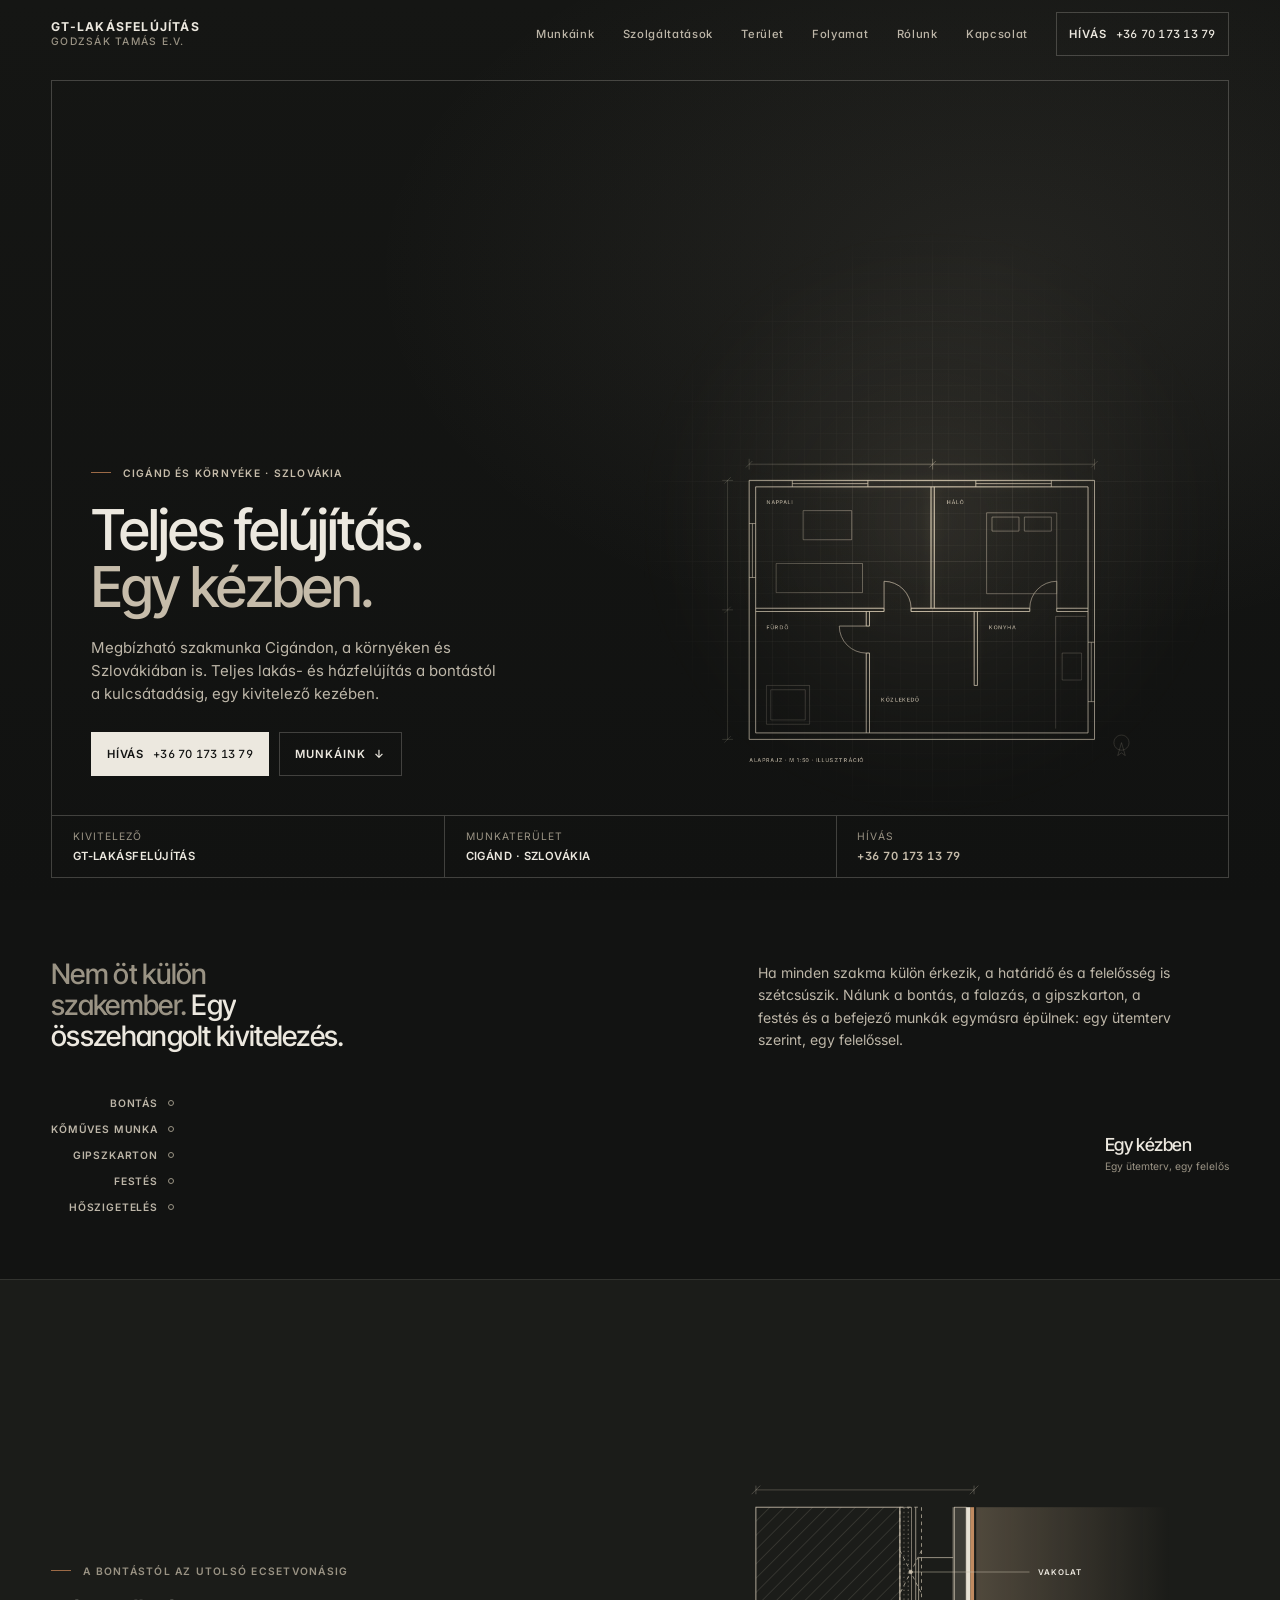
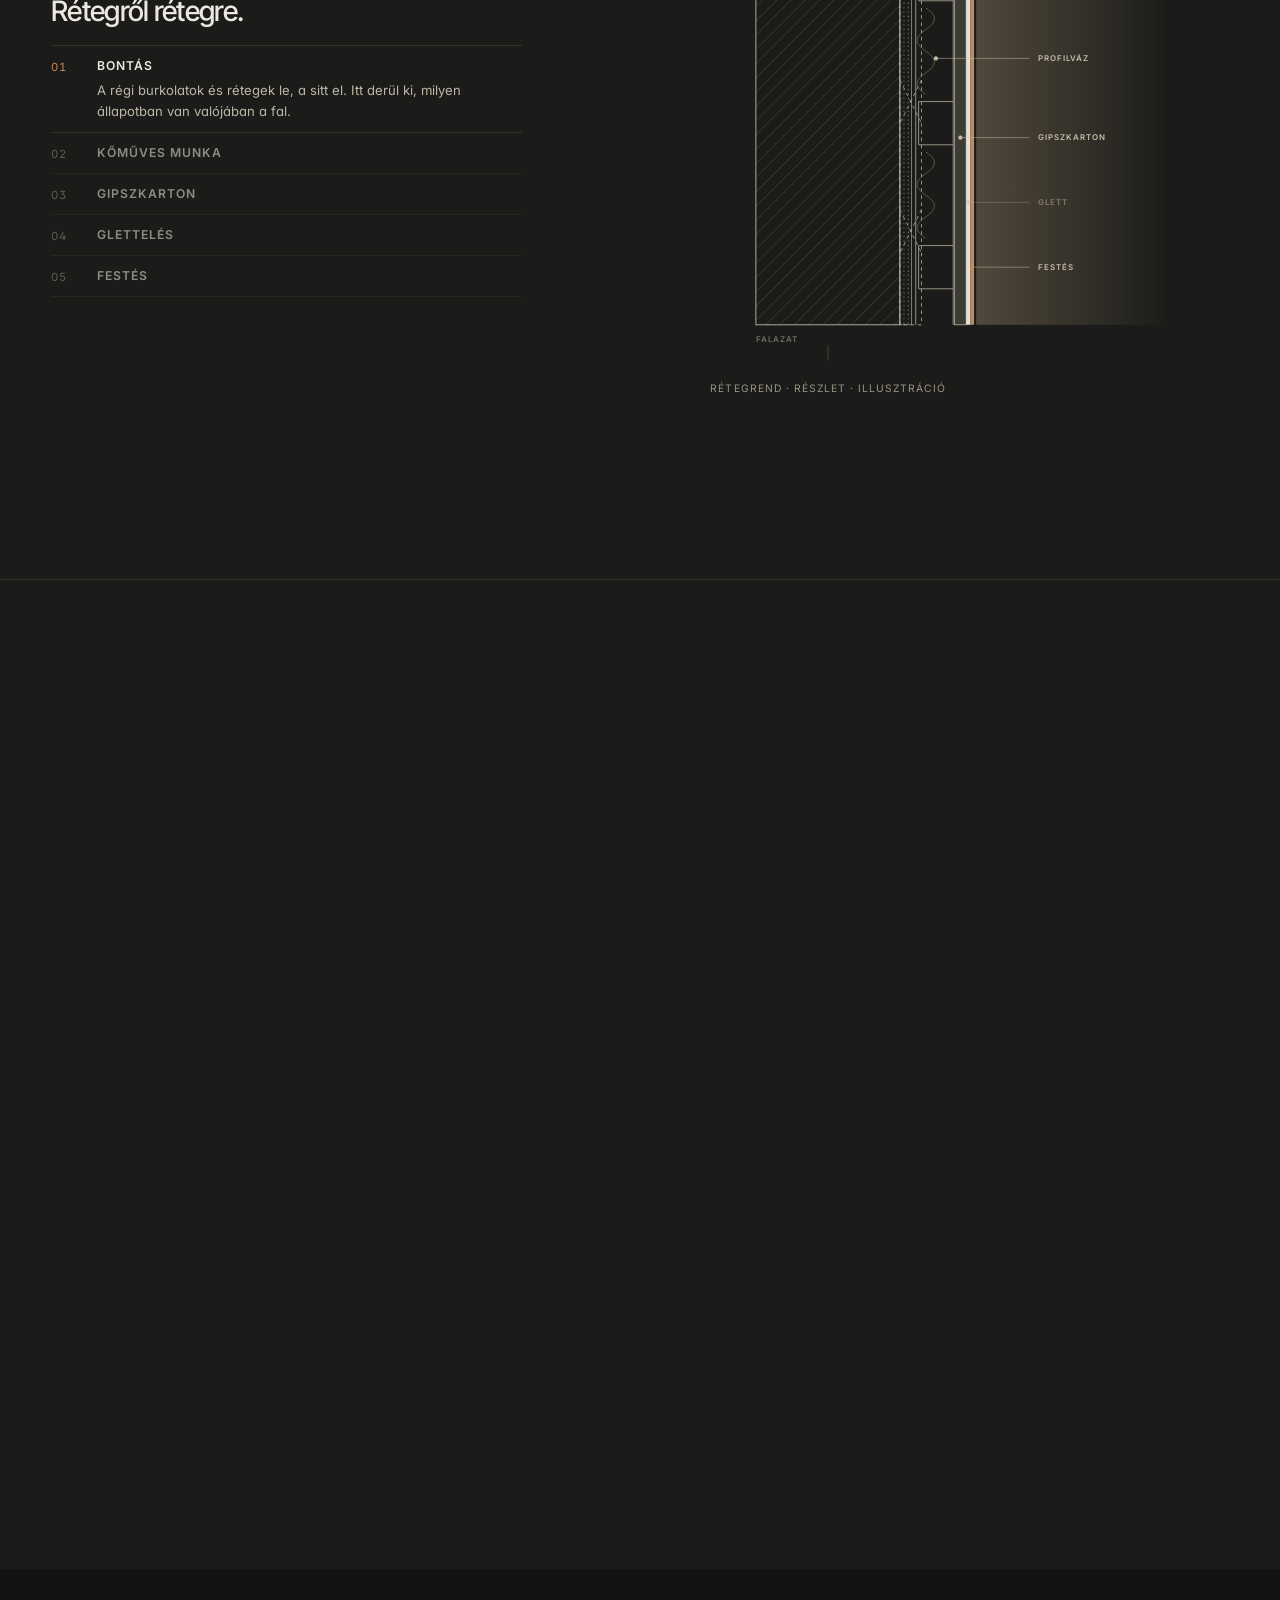
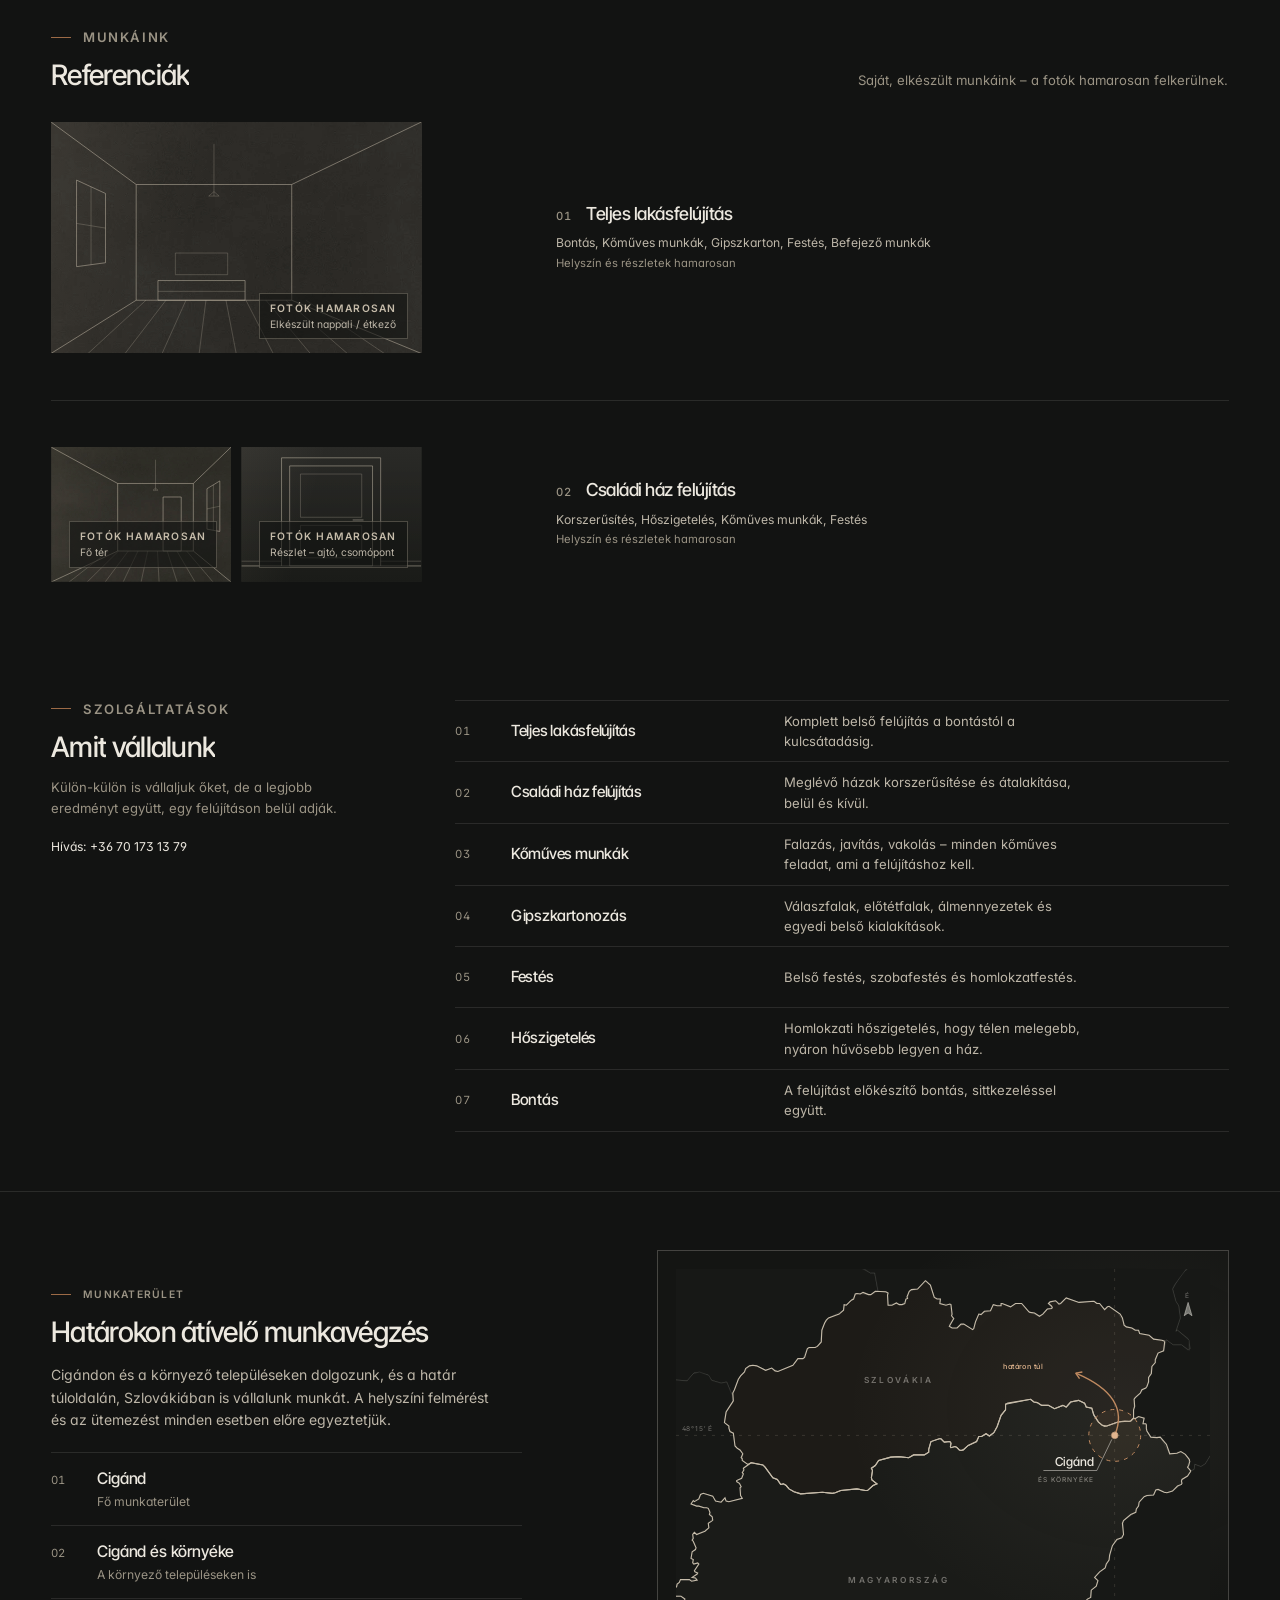
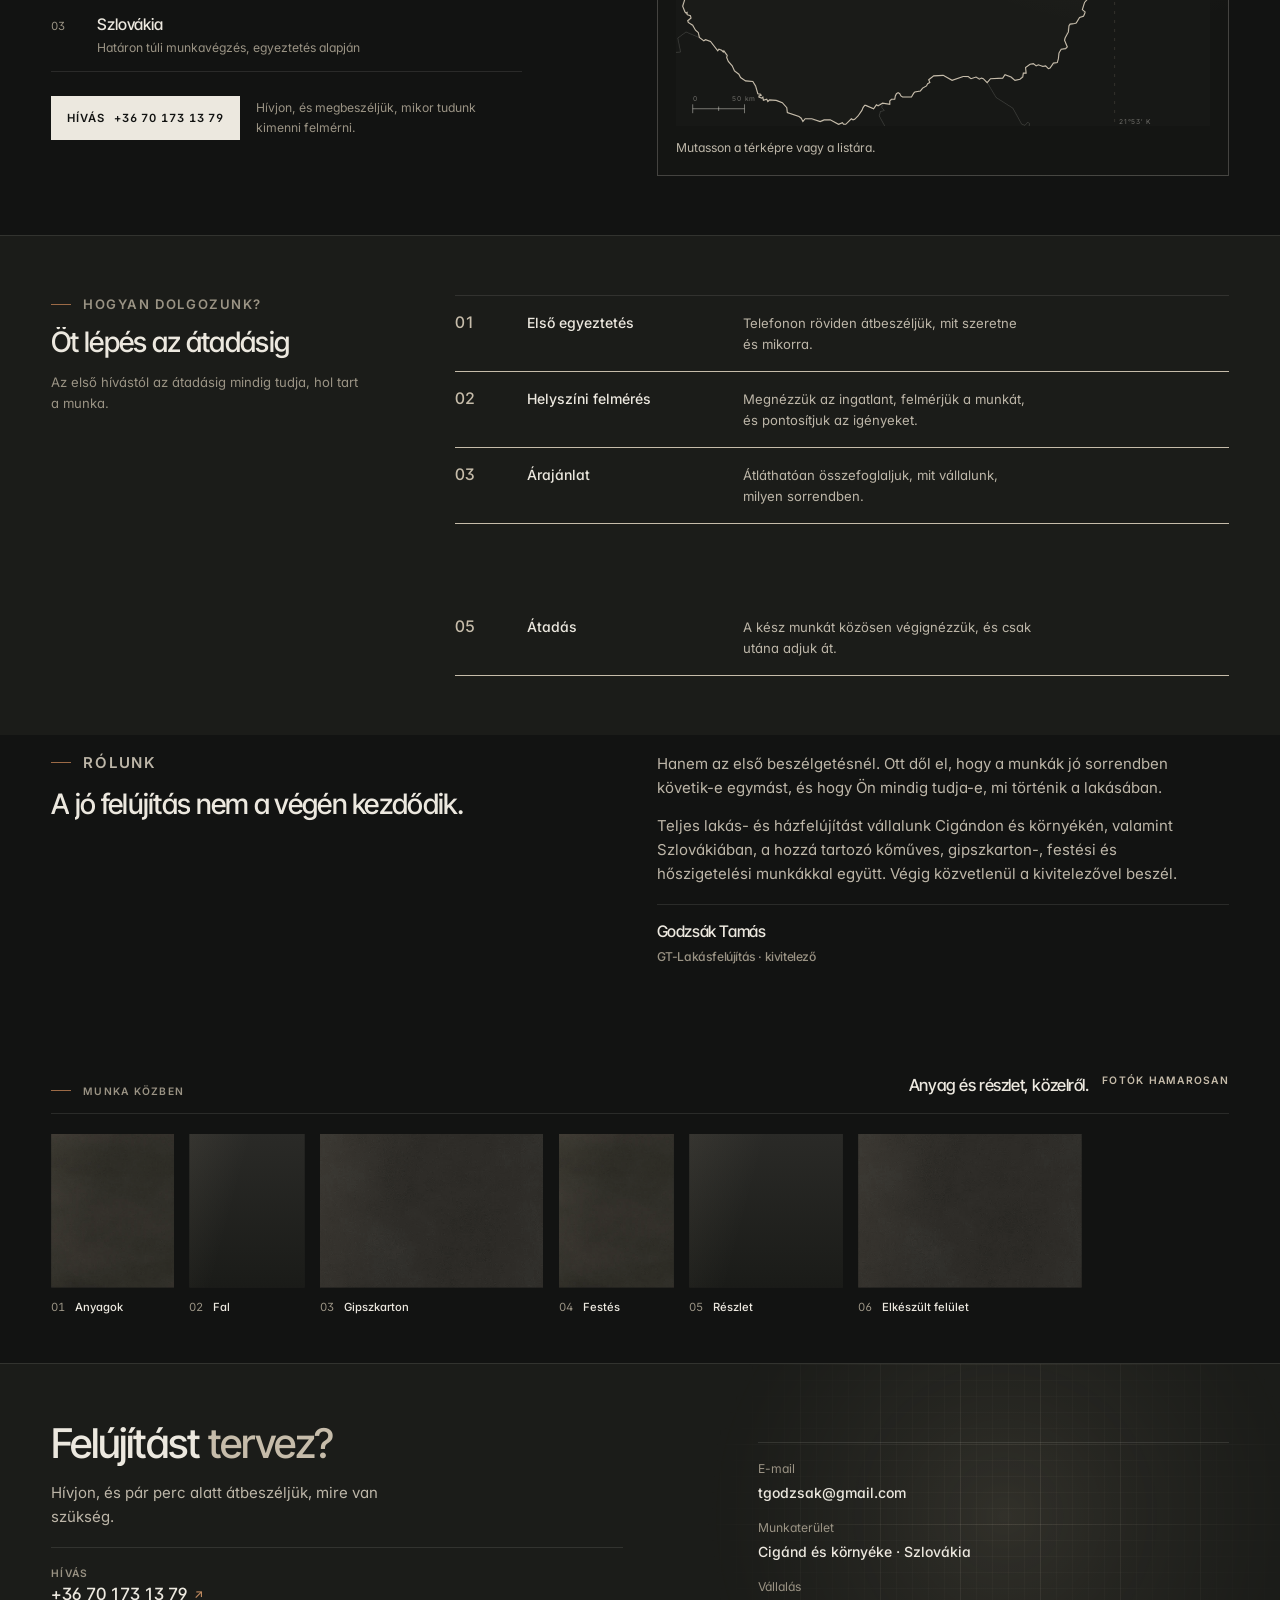
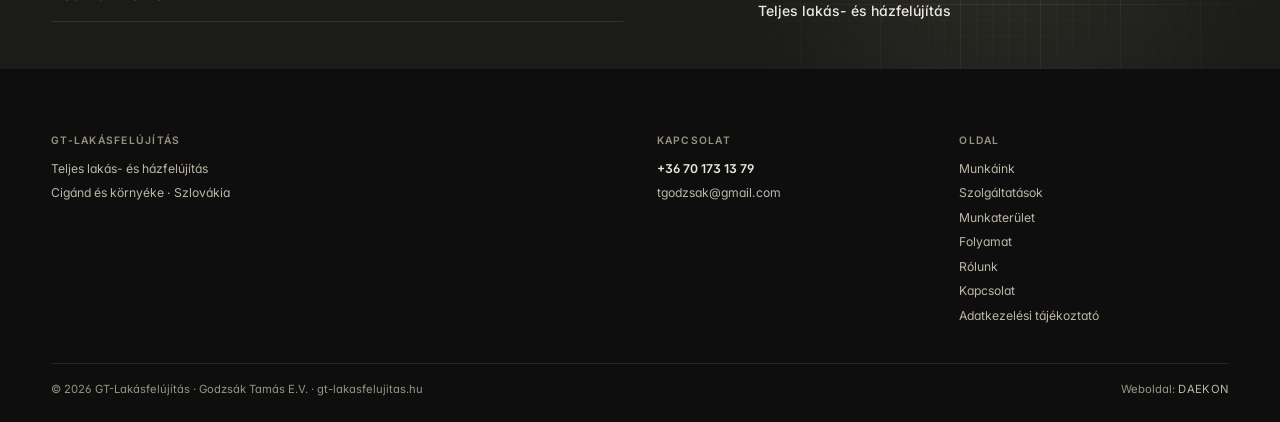
==== commit 6c11d579: "Új verzió: GT-Lakásfelújítás oldal a DAEKON látványtervből + automatikus FTP feltöltés - index.html " ====
--- a/index.html
+++ b/index.html
@@ -1,676 +1,1791 @@
-<!doctype html>
+<!DOCTYPE html>
 <html lang="hu">
 <head>
-  <meta charset="utf-8">
-  <meta name="viewport" content="width=device-width, initial-scale=1">
-  <title>Teljes lakásfelújítás Budapest és Cigánd környékén | Godzsák Tamás E.V.</title>
-  <meta name="description" content="Teljes lakás- és házfelújítás Budapesten, Pest megyében, Cigándon és környékén, valamint Szlovákiában: bontás, kőműves- és gipszkarton munkák, festés, hőszigetelés — egy kézben tartott, átlátható kivitelezéssel.">
-  <meta name="robots" content="index, follow">
-  <meta name="theme-color" content="#151615">
-
-  <meta property="og:type" content="website">
-  <meta property="og:locale" content="hu_HU">
-  <meta property="og:title" content="Teljes lakásfelújítás Budapest és Cigánd környékén | Godzsák Tamás E.V.">
-  <meta property="og:description" content="Teljes lakás- és házfelújítás Budapesten, Cigándon és környékén, valamint Szlovákiában — a bontástól az utolsó ecsetvonásig egy kézben.">
-
-  <link rel="icon" type="image/svg+xml" href="assets/favicon.svg">
-
-  <link rel="preconnect" href="https://fonts.googleapis.com">
-  <link rel="preconnect" href="https://fonts.gstatic.com" crossorigin>
-  <link href="https://fonts.googleapis.com/css2?family=Instrument+Serif:ital@0;1&family=Inter:wght@400;500;600&display=swap" rel="stylesheet">
-
-  <link rel="stylesheet" href="assets/css/style.css">
-  <script defer src="assets/js/main.js"></script>
-
-  <script type="application/ld+json">
-  {
-    "@context": "https://schema.org",
-    "@type": "HomeAndConstructionBusiness",
-    "name": "Godzsák Tamás E.V.",
-    "description": "Teljes lakás- és házfelújítás Budapesten és környékén: bontás, kőműves munkák, gipszkartonozás, festés és hőszigetelés — egy kézben tartott kivitelezéssel.",
-    "telephone": "+36701731379",
-    "email": "tgodzsak@gmail.com",
-    "address": {
-      "@type": "PostalAddress",
-      "addressLocality": "Budapest",
-      "addressCountry": "HU"
+<meta charset="UTF-8">
+<meta name="viewport" content="width=device-width, initial-scale=1.0, viewport-fit=cover">
+<title>GT-Lakásfelújítás – felújítás Cigándon és környékén</title>
+<meta name="description" content="Teljes lakás- és családiház-felújítás Cigándon és környékén, valamint Szlovákiában. Bontás, kőműves munka, gipszkarton, festés és hőszigetelés egy kivitelező kezében. Hívás: +36 70 173 13 79.">
+<meta name="theme-color" content="#121312">
+<meta property="og:title" content="GT-Lakásfelújítás – Teljes felújítás. Egy kézben.">
+<meta property="og:site_name" content="GT-Lakásfelújítás">
+<meta property="og:url" content="https://gt-lakasfelujitas.hu/">
+<meta property="og:type" content="website">
+<meta property="og:description" content="Megbízható szakmunka Cigándon, a környéken és Szlovákiában is – teljes felújítás egy kézben.">
+<meta property="og:locale" content="hu_HU">
+<link rel="preconnect" href="https://fonts.googleapis.com">
+<link rel="preconnect" href="https://fonts.gstatic.com" crossorigin>
+<link rel="stylesheet" href="https://fonts.googleapis.com/css2?family=Inter+Tight:wght@400;500;600&family=Inter:wght@400;500;600&display=swap">
+
+<script type="application/ld+json">
+{
+  "@context": "https://schema.org",
+  "@graph": [
+    {
+      "@type": ["HomeAndConstructionBusiness", "LocalBusiness"],
+      "@id": "https://gt-lakasfelujitas.hu/#vallalkozas",
+      "name": "GT-Lakásfelújítás",
+      "legalName": "Godzsák Tamás E.V.",
+      "url": "https://gt-lakasfelujitas.hu/",
+      "description": "Teljes lakás- és családiház-felújítás, kőműves, gipszkarton-, festési és hőszigetelési munkák Cigándon és környékén, valamint Szlovákiában.",
+      "telephone": "+36 70 173 1379",
+      "email": "tgodzsak@gmail.com",
+      "areaServed": [
+        { "@type": "City", "name": "Cigánd" },
+        { "@type": "Place", "name": "Cigánd és környéke" },
+        { "@type": "Country", "name": "Szlovákia" }
+      ],
+      "makesOffer": [
+        { "@type": "Offer", "itemOffered": { "@id": "#teljes-lakasfelujitas" } },
+        { "@type": "Offer", "itemOffered": { "@id": "#csaladi-haz-felujitas" } },
+        { "@type": "Offer", "itemOffered": { "@id": "#komuves-munkak" } },
+        { "@type": "Offer", "itemOffered": { "@id": "#gipszkartonozas" } },
+        { "@type": "Offer", "itemOffered": { "@id": "#festes" } },
+        { "@type": "Offer", "itemOffered": { "@id": "#hoszigeteles" } },
+        { "@type": "Offer", "itemOffered": { "@id": "#bontas" } }
+      ]
     },
-    "areaServed": [
-      { "@type": "City", "name": "Budapest" },
-      { "@type": "AdministrativeArea", "name": "Pest vármegye" },
-      { "@type": "City", "name": "Cigánd" },
-      { "@type": "AdministrativeArea", "name": "Borsod-Abaúj-Zemplén vármegye" },
-      { "@type": "Country", "name": "Szlovákia" }
-    ],
-    "aggregateRating": {
-      "@type": "AggregateRating",
-      "ratingValue": "5.0",
-      "reviewCount": "2"
-    },
-    "makesOffer": [
-      { "@type": "Offer", "itemOffered": { "@type": "Service", "name": "Teljes lakásfelújítás" } },
-      { "@type": "Offer", "itemOffered": { "@type": "Service", "name": "Családi ház felújítás" } },
-      { "@type": "Offer", "itemOffered": { "@type": "Service", "name": "Kőműves munkák" } },
-      { "@type": "Offer", "itemOffered": { "@type": "Service", "name": "Gipszkartonozás" } },
-      { "@type": "Offer", "itemOffered": { "@type": "Service", "name": "Festés" } },
-      { "@type": "Offer", "itemOffered": { "@type": "Service", "name": "Hőszigetelés" } },
-      { "@type": "Offer", "itemOffered": { "@type": "Service", "name": "Bontás" } }
-    ]
-  }
-  </script>
+    { "@type": "Service", "@id": "#teljes-lakasfelujitas", "name": "Teljes lakásfelújítás", "serviceType": "Lakásfelújítás", "provider": { "@id": "https://gt-lakasfelujitas.hu/#vallalkozas" }, "areaServed": "Cigánd és környéke, Szlovákia", "description": "Komplett belső felújítás a bontástól az átadásig." },
+    { "@type": "Service", "@id": "#csaladi-haz-felujitas", "name": "Családi ház felújítás", "serviceType": "Házfelújítás", "provider": { "@id": "https://gt-lakasfelujitas.hu/#vallalkozas" }, "areaServed": "Cigánd és környéke, Szlovákia", "description": "Meglévő családi házak korszerűsítése és átalakítása." },
+    { "@type": "Service", "@id": "#komuves-munkak", "name": "Kőműves munkák", "provider": { "@id": "https://gt-lakasfelujitas.hu/#vallalkozas" }, "areaServed": "Cigánd és környéke, Szlovákia", "description": "Falazás, javítások és a felújításhoz kapcsolódó kőműves feladatok." },
+    { "@type": "Service", "@id": "#gipszkartonozas", "name": "Gipszkartonozás", "provider": { "@id": "https://gt-lakasfelujitas.hu/#vallalkozas" }, "areaServed": "Cigánd és környéke, Szlovákia", "description": "Válaszfalak, előtétfalak, mennyezetek és belső kialakítások." },
+    { "@type": "Service", "@id": "#festes", "name": "Festés", "provider": { "@id": "https://gt-lakasfelujitas.hu/#vallalkozas" }, "areaServed": "Cigánd és környéke, Szlovákia", "description": "Belső festés, szobafestés és homlokzati munkák." },
+    { "@type": "Service", "@id": "#hoszigeteles", "name": "Hőszigetelés", "provider": { "@id": "https://gt-lakasfelujitas.hu/#vallalkozas" }, "areaServed": "Cigánd és környéke, Szlovákia", "description": "Homlokzati hőszigetelés és energetikai korszerűsítés." },
+    { "@type": "Service", "@id": "#bontas", "name": "Bontás", "provider": { "@id": "https://gt-lakasfelujitas.hu/#vallalkozas" }, "areaServed": "Cigánd és környéke, Szlovákia", "description": "Felújítást előkészítő bontási munkák és sittkezelés." }
+  ]
+}
+</script>
+
+<link rel="canonical" href="https://gt-lakasfelujitas.hu/">
+<link rel="icon" type="image/svg+xml" href="assets/favicon.svg">
+<style>
+/* Layout: "éjszakai rajzasztal" — grafit alap, súroló fény, homokszínű tusvonalak.
+   A hero egy keretezett rajzlap szövegmezővel; egyetlen világos mészkő-sáv (értékelés + rólunk) ad kontrasztot.
+   Tudatosan egyetlen (sötét) megjelenés, minden szín tokenből. */
+:root{
+  --bg:#121312;        /* grafit */
+  --bg-2:#191A18;
+  --bg-3:#222320;
+  --fg:#ECE8DF;        /* mészkő fehér a sötéten */
+  --fg-2:#BDB6A8;
+  --muted:#8E887A;
+  --line:rgba(236,232,223,.11);
+  --line-2:rgba(236,232,223,.22);
+  --sand:#C6BCAA;
+  --bronze:#9C6A46;
+  --bronze-l:#C08A60;  /* bronz szövegként sötét alapon */
+  --stone:#F2F0EA;
+  --ink:#151615;
+  --mk:rgba(198,188,170,.42);
+
+  --f-ui:"Instrument Sans", "Helvetica Neue", Arial, sans-serif;
+  --f-serif:"Newsreader", "Iowan Old Style", Georgia, serif;
+
+  --g:clamp(16px, 4vw, 64px);
+  --sec:clamp(72px, 8vw, 136px);
+  --t-label:.6875rem;
+  --t-s:.875rem;
+  --t-b:1rem;
+  --t-l:clamp(1rem, 1.05vw, 1.125rem);
+  --t-h3:clamp(1.25rem, 1.6vw, 1.625rem);
+  --t-h2:clamp(1.75rem, 2.7vw, 2.75rem);
+  --t-hero:clamp(2.5rem, min(5.2vw, 9svh), 5rem);
+  --ease:cubic-bezier(.2,.7,.1,1);
+  --grain:url("data:image/svg+xml,%3Csvg xmlns='http://www.w3.org/2000/svg' width='180' height='180'%3E%3Cfilter id='n'%3E%3CfeTurbulence type='fractalNoise' baseFrequency='.85' numOctaves='2' stitchTiles='stitch'/%3E%3CfeColorMatrix values='0 0 0 0 0 0 0 0 0 0 0 0 0 0 0 0 0 0 .55 0'/%3E%3C/filter%3E%3Crect width='100%25' height='100%25' filter='url(%23n)'/%3E%3C/svg%3E");
+  color-scheme:dark;
+}
+.light{--bg:#F2F0EA;--bg-2:#E9E5DB;--fg:#151615;--fg-2:#3A3A35;--muted:#6B675C;--line:rgba(21,22,21,.13);--line-2:rgba(21,22,21,.24);--mk:rgba(21,22,21,.32);--bronze-l:#8E5E3C;color-scheme:light}
+
+*,*::before,*::after{box-sizing:border-box}
+html{scroll-behavior:smooth;-webkit-text-size-adjust:100%;font-size:93.75%;background:#121312}
+body{margin:0;background:var(--bg);color:var(--fg);font-family:var(--f-ui);font-size:var(--t-b);line-height:1.6;-webkit-font-smoothing:antialiased;overflow-x:clip}
+body::after{content:"";position:fixed;inset:0;z-index:70;pointer-events:none;background-image:var(--grain);opacity:.05;mix-blend-mode:screen}
+img{max-width:100%;display:block}
+a{color:inherit;text-decoration:none}
+button{font:inherit;color:inherit;background:none;border:0;padding:0;cursor:pointer}
+:focus-visible{outline:2px solid var(--bronze-l);outline-offset:3px}
+h1,h2,h3,p,ul,ol,figure{margin:0}
+ul,ol{padding:0;list-style:none}
+section[id],form[id]{scroll-margin-top:56px}
+section{background:var(--bg);color:var(--fg)}
+.wrap{max-width:1560px;margin-inline:auto;padding-inline:var(--g)}
+
+.serif{font-family:var(--f-serif);font-weight:400;letter-spacing:-.022em;font-optical-sizing:auto}
+.h2{font-family:var(--f-serif);font-weight:400;font-size:var(--t-h2);line-height:1.04;letter-spacing:-.025em;text-wrap:balance}
+.it{font-style:italic;color:var(--sand)}
+.light .it{color:var(--bronze-l)}
+.label{font-size:var(--t-label);font-weight:600;letter-spacing:.2em;text-transform:uppercase;line-height:1.4;color:var(--muted)}
+.kick{display:flex;align-items:center;gap:12px}
+.kick::before{content:"";width:24px;height:1px;background:var(--bronze)}
+.num{font-variant-numeric:tabular-nums}
+
+/* ---------- Gombok ---------- */
+.btn{display:inline-flex;align-items:center;justify-content:center;gap:.8em;min-height:44px;padding:0 1.35em;font-weight:600;font-size:.75rem;letter-spacing:.16em;text-transform:uppercase;border:1px solid currentColor;transition:background .35s var(--ease),color .35s var(--ease),border-color .35s var(--ease)}
+.btn .ar{display:inline-block;transition:transform .35s var(--ease)}
+.btn:hover .ar{transform:translateX(4px)}
+.btn--fill{background:var(--fg);color:var(--bg);border-color:var(--fg)}
+.btn--fill:hover{background:transparent;color:var(--fg)}
+.btn--line{color:var(--fg);border-color:var(--line-2)}
+.btn--line:hover{border-color:var(--fg)}
+.btn--bronze{background:var(--bronze);color:#F7F2EA;border-color:var(--bronze)}
+.btn--bronze:hover{background:transparent;color:var(--fg)}
+.tlink{position:relative;display:inline-flex;align-items:center;gap:.5em}
+.tlink::after{content:"";position:absolute;left:0;right:0;bottom:-3px;height:1px;background:currentColor;transform:scaleX(0);transform-origin:right;transition:transform .45s var(--ease)}
+.tlink:hover::after{transform:scaleX(1);transform-origin:left}
+
+/* ---------- Fotóhely: anyagtextúra + vázlat, cserélhető valódi fotóra ---------- */
+.ph{position:relative;overflow:hidden;background:var(--bg-3);aspect-ratio:var(--ar,16/10);max-width:100%;isolation:isolate}
+.ph::before{content:"";position:absolute;inset:12px;z-index:3;pointer-events:none;
+  background:
+   linear-gradient(var(--mk),var(--mk)) left top/14px 1px no-repeat,linear-gradient(var(--mk),var(--mk)) left top/1px 14px no-repeat,
+   linear-gradient(var(--mk),var(--mk)) right top/14px 1px no-repeat,linear-gradient(var(--mk),var(--mk)) right top/1px 14px no-repeat,
+   linear-gradient(var(--mk),var(--mk)) left bottom/14px 1px no-repeat,linear-gradient(var(--mk),var(--mk)) left bottom/1px 14px no-repeat,
+   linear-gradient(var(--mk),var(--mk)) right bottom/14px 1px no-repeat,linear-gradient(var(--mk),var(--mk)) right bottom/1px 14px no-repeat}
+.ph::after{content:"";position:absolute;inset:0;z-index:2;pointer-events:none;background:linear-gradient(105deg,rgba(255,232,200,.11) 0%,rgba(255,232,200,0) 38%),linear-gradient(0deg,rgba(10,10,9,.45),transparent 42%)}
+.ph .tone{position:absolute;inset:0;z-index:0;transition:transform 1.4s var(--ease)}
+.ph img{position:absolute;inset:0;width:100%;height:100%;object-fit:cover;z-index:0;transition:transform 1.4s var(--ease)}
+.ph.has-img::before,.ph.has-img .ph-cap,.ph.has-img .sk{display:none}
+.ph-cap{position:absolute;left:26px;right:26px;bottom:22px;z-index:4;display:flex;justify-content:space-between;align-items:flex-end;gap:12px;font-size:.6875rem;line-height:1.5;color:rgba(236,232,223,.58)}
+.ph-cap b{display:block;font-weight:600;letter-spacing:.18em;text-transform:uppercase;font-size:.625rem;color:rgba(236,232,223,.78)}
+.ph-cap .r{font-variant-numeric:tabular-nums;letter-spacing:.1em;white-space:nowrap}
+.ph--light::after{background:linear-gradient(105deg,rgba(255,255,255,.28) 0%,rgba(255,255,255,0) 40%)}
+.ph--light .ph-cap{color:rgba(21,22,21,.55)}
+.ph--light .ph-cap b{color:rgba(21,22,21,.72)}
+.ph .sk{position:absolute;inset:0;width:100%;height:100%;z-index:1;color:rgba(198,188,170,.42);pointer-events:none;transition:transform 1.4s var(--ease)}
+.ph--light .sk{color:rgba(21,22,21,.3)}
+.ph .sk path{fill:none;stroke:currentColor;stroke-width:1;vector-effect:non-scaling-stroke}
+.ph .sk .fine{opacity:.5}
+.tone{background:linear-gradient(180deg,#2A2A27,#1A1B18)}
+
+/* ---------- Progress, fejléc, oldalsín ---------- */
+.progress{position:fixed;left:0;top:0;height:2px;width:100%;z-index:60;background:var(--bronze);transform-origin:left;transform:scaleX(0);pointer-events:none}
+.hdr{position:fixed;inset:0 0 auto 0;z-index:50;padding-top:env(safe-area-inset-top,0px);color:var(--fg);transition:background .45s var(--ease),box-shadow .45s var(--ease)}
+.hdr-in{display:flex;align-items:center;gap:28px;height:68px;transition:height .45s var(--ease)}
+.hdr.is-compact{background:rgba(18,19,18,.97);box-shadow:0 1px 0 var(--line)}
+.hdr.is-compact .hdr-in{height:56px}
+.brand{display:flex;flex-direction:column;gap:3px;line-height:1;margin-right:auto}
+.brand-n{font-weight:700;font-size:.8125rem;letter-spacing:.2em}
+.brand-s{font-weight:500;font-size:.5625rem;letter-spacing:.26em;color:var(--muted)}
+.nav{display:flex;gap:clamp(18px,2.2vw,36px)}
+.nav a{font-size:.75rem;font-weight:500;letter-spacing:.06em;color:var(--fg-2);transition:color .3s}
+.nav a:hover,.nav a.on{color:var(--fg)}
+.hdr-cta{min-height:38px;font-size:.6875rem;padding:0 1.1em}
+.menu-btn{display:none;min-height:48px;min-width:48px;font-weight:600;font-size:.6875rem;letter-spacing:.22em;align-items:center;gap:10px}
+.menu-btn i{display:block;width:22px;height:7px;border-top:1px solid currentColor;border-bottom:1px solid currentColor;transition:transform .4s var(--ease)}
+body.menu-open .menu-btn i{transform:scaleY(.14)}
+body.menu-open .hdr{background:transparent;box-shadow:none}
+.mmenu{position:fixed;inset:0;z-index:45;background:var(--bg);display:flex;flex-direction:column;justify-content:space-between;padding:calc(100px + env(safe-area-inset-top,0px)) var(--g) calc(28px + env(safe-area-inset-bottom,0px));clip-path:inset(0 0 100% 0);visibility:hidden;transition:clip-path .7s var(--ease),visibility 0s .7s}
+body.menu-open .mmenu{clip-path:inset(0);visibility:visible;transition:clip-path .7s var(--ease)}
+.mmenu nav{display:flex;flex-direction:column}
+.mmenu nav a{font-family:var(--f-serif);font-size:clamp(1.75rem,8vw,2.5rem);letter-spacing:-.02em;line-height:1.15;padding-block:10px;border-bottom:1px solid var(--line);display:flex;justify-content:space-between;align-items:baseline}
+.mmenu nav a span{font-family:var(--f-ui);font-size:.6875rem;letter-spacing:.14em;color:var(--muted)}
+.mmenu-foot{display:flex;flex-direction:column;gap:4px;font-size:var(--t-s);color:var(--muted)}
+.mmenu-foot a{color:var(--fg);font-size:1.25rem;font-weight:500}
+
+.rail{position:fixed;z-index:40;left:calc(var(--g) / 2 - 7px);top:50%;transform:translateY(-50%) rotate(180deg);writing-mode:vertical-rl;display:flex;align-items:center;gap:14px;font-size:.625rem;font-weight:600;letter-spacing:.24em;text-transform:uppercase;color:var(--muted);pointer-events:none;mix-blend-mode:difference}
+.rail i{display:block;width:1px;height:40px;background:var(--bronze)}
+.rail b{color:#D8D2C6;font-weight:600}
+
+/* ---------- Hero: rajzlap ---------- */
+.hero{position:relative;height:100vh;height:100svh;min-height:640px;overflow:hidden;background:
+  radial-gradient(70% 60% at 78% 30%,rgba(198,188,170,.09),transparent 70%),
+  linear-gradient(180deg,#151614 0%,#111211 100%)}
+.sheet{position:absolute;left:var(--g);right:var(--g);top:calc(80px + env(safe-area-inset-top,0px));bottom:22px;border:1px solid var(--line-2);display:grid;grid-template-rows:minmax(0,1fr) auto}
+.coords{position:absolute;inset:0;pointer-events:none;font-size:.5625rem;letter-spacing:.2em;color:var(--muted)}
+.coords span{position:absolute}
+.coords .t{top:-17px;transform:translateX(-50%)}
+.coords .l{left:-15px;transform:translateY(-50%)}
+.coords .tk-t{top:0;width:1px;height:7px;background:var(--line-2)}
+.coords .tk-l{left:0;height:1px;width:7px;background:var(--line-2)}
+.sheet-main{position:relative;display:grid;grid-template-columns:repeat(12,minmax(0,1fr));gap:0 clamp(16px,2.4vw,40px);padding:clamp(24px,3vw,44px);min-height:0}
+.hero-copy{grid-column:1/span 6;align-self:end;position:relative;z-index:2;display:flex;flex-direction:column;gap:clamp(14px,1.6vw,22px)}
+.hero h1{font-family:var(--f-serif);font-weight:400;font-size:var(--t-hero);line-height:.98;letter-spacing:-.035em;max-width:11ch}
+.hero h1 .it{display:block}
+.hero-lede{max-width:27em;font-size:var(--t-l);line-height:1.55;color:var(--fg-2)}
+.hero-cta{display:flex;flex-wrap:wrap;gap:10px;margin-top:6px}
+.hero-art{grid-column:7/span 6;position:relative;align-self:stretch;min-height:0;display:flex;align-items:center;justify-content:center}
+.hero-plan{width:100%;max-height:100%;color:var(--sand);overflow:visible}
+.hero-plan text{font-family:var(--f-ui);font-weight:600;font-size:9px;letter-spacing:.22em;fill:currentColor;stroke:none;opacity:.75}
+.hero-plan .pl-furn{opacity:.5}.hero-plan .pl-dim{opacity:.55}
+.sweep{position:absolute;inset:-10% -20%;pointer-events:none;background:linear-gradient(100deg,transparent 42%,rgba(255,236,208,.16) 50%,transparent 58%);background-size:260% 100%;background-position:100% 0;mix-blend-mode:screen}
+html.js .sweep{animation:sweep 3.6s var(--ease) 1.4s both}
+@keyframes sweep{from{background-position:100% 0}to{background-position:-60% 0}}
+html.js .hero-plan .dr{stroke-dasharray:1;stroke-dashoffset:1;animation:draw 2.6s var(--ease) .2s forwards}
+html.js .hero-plan .pl-win .dr{animation-delay:.6s}
+html.js .hero-plan .pl-doors .dr{animation-delay:1s}
+html.js .hero-plan .pl-furn .dr{animation-delay:1.3s}
+html.js .hero-plan .pl-dim .dr{animation-delay:1.6s}
+html.js .hero-plan text{opacity:0;animation:fadein 1s ease 2s forwards}
+@keyframes draw{to{stroke-dashoffset:0}}
+@keyframes fadein{to{opacity:.75}}
+html.js .hero-copy > *{opacity:0;transform:translateY(16px);animation:rise 1s var(--ease) forwards}
+html.js .hero-copy > :nth-child(2){animation-delay:.1s}
+html.js .hero-copy > :nth-child(3){animation-delay:.22s}
+html.js .hero-copy > :nth-child(4){animation-delay:.32s}
+@keyframes rise{to{opacity:1;transform:none}}
+.ph-note{position:absolute;right:clamp(24px,3vw,44px);top:clamp(20px,2.4vw,32px);font-size:.5625rem;letter-spacing:.18em;text-transform:uppercase;color:var(--muted);text-align:right;line-height:1.7;z-index:2}
+.tblock{display:grid;grid-template-columns:1.2fr 1fr 1fr 1fr;border-top:1px solid var(--line-2)}
+.tblock > *{padding:12px clamp(14px,1.6vw,22px);display:flex;flex-direction:column;gap:3px;min-width:0}
+.tblock > * + *{border-left:1px solid var(--line-2)}
+.tblock span{font-size:.5625rem;letter-spacing:.22em;text-transform:uppercase;color:var(--muted)}
+.tblock b{font-size:.75rem;font-weight:600;letter-spacing:.1em;text-transform:uppercase;white-space:nowrap;overflow:hidden;text-overflow:ellipsis}
+.tblock a b{color:var(--sand)}
+
+/* ---------- Statement ---------- */
+.statement{padding-block:var(--sec)}
+.g12{display:grid;grid-template-columns:repeat(12,minmax(0,1fr));gap:24px clamp(20px,2.6vw,44px)}
+.st-h{grid-column:1/span 7}
+.st-h .h2{max-width:17ch}
+.st-h .dim{color:var(--muted)}
+.st-copy{grid-column:9/span 4;align-self:end;color:var(--fg-2);max-width:30em}
+.conv{margin-top:clamp(40px,5vw,80px);height:clamp(160px,12vw,200px);display:grid;grid-template-columns:auto minmax(0,1fr) auto;grid-template-rows:minmax(0,1fr);gap:0 clamp(12px,2vw,28px)}
+.conv-l{display:flex;flex-direction:column}
+.conv-l li{flex:1;display:flex;align-items:center;justify-content:flex-end;gap:10px;font-size:.6875rem;font-weight:600;letter-spacing:.16em;text-transform:uppercase;color:var(--muted)}
+.conv-l li::after{content:"";width:6px;height:6px;border:1px solid var(--muted);border-radius:50%}
+.conv-svg{width:100%;height:100%;display:block}
+.conv-svg path{stroke:var(--sand);stroke-width:1;fill:none;vector-effect:non-scaling-stroke;opacity:.5}
+.conv-r{display:flex;align-items:center;gap:14px}
+.conv-dot{width:12px;height:12px;border-radius:50%;background:var(--bronze);box-shadow:0 0 0 6px rgba(156,106,70,.18),0 0 28px rgba(192,138,96,.5)}
+.conv-r b{display:block;font-family:var(--f-serif);font-weight:400;font-size:clamp(1.25rem,1.5vw,1.5rem);letter-spacing:-.02em;line-height:1.05}
+.conv-r small{display:block;margin-top:4px;font-size:.75rem;color:var(--muted)}
+html.js .rv-draw .conv-svg{clip-path:inset(0 100% 0 0);transition:clip-path 1.6s var(--ease)}
+html.js .rv-draw.in .conv-svg{clip-path:inset(0)}
+html.js .rv-draw .conv-dot{transform:scale(0);transition:transform .6s var(--ease) 1.3s}
+html.js .rv-draw.in .conv-dot{transform:none}
+.facts{margin-top:clamp(36px,4vw,64px);display:grid;grid-template-columns:repeat(3,minmax(0,1fr));border-top:1px solid var(--line)}
+.facts li{padding:16px 20px 0 0;display:flex;flex-direction:column;gap:6px}
+.facts li+li{padding-left:20px;border-left:1px solid var(--line)}
+.facts strong{font-family:var(--f-serif);font-weight:400;font-size:clamp(1.0625rem,1.3vw,1.3125rem);letter-spacing:-.01em}
+
+/* ---------- Szekciófej ---------- */
+.shead{display:grid;grid-template-columns:repeat(12,minmax(0,1fr));gap:14px clamp(20px,2.6vw,44px);align-items:end;margin-bottom:clamp(28px,3.4vw,52px)}
+.shead .label{grid-column:1/-1}
+.shead .h2{grid-column:1/span 7}
+.shead p{grid-column:9/span 4;color:var(--muted);font-size:var(--t-s);max-width:30em}
+
+/* ---------- Rétegről rétegre ---------- */
+.layers{position:relative;background:var(--bg-2);height:330vh}
+.ly-sticky{position:sticky;top:0;height:100vh;height:100svh;display:flex;align-items:center;overflow:hidden}
+.ly-grid{width:100%;display:grid;grid-template-columns:repeat(12,minmax(0,1fr));gap:28px clamp(20px,2.6vw,44px);align-items:center}
+.ly-copy{grid-column:1/span 5;display:flex;flex-direction:column;gap:18px}
+.ly-steps{display:flex;flex-direction:column;border-top:1px solid var(--line)}
+.ly-steps li{display:grid;grid-template-columns:36px 1fr;gap:0 10px;padding:10px 0;border-bottom:1px solid var(--line);opacity:.35;transition:opacity .5s var(--ease)}
+.ly-steps li.on{opacity:1}
+.ly-steps .n{font-size:.75rem;letter-spacing:.08em;color:var(--muted);font-variant-numeric:tabular-nums;padding-top:2px}
+.ly-steps li.on .n{color:var(--bronze-l)}
+.ly-steps h3{font-size:.8125rem;font-weight:600;letter-spacing:.16em;text-transform:uppercase}
+.ly-steps .bd{display:grid;grid-template-rows:0fr;transition:grid-template-rows .5s var(--ease)}
+.ly-steps li.on .bd{grid-template-rows:1fr}
+.ly-steps .bd > p{overflow:hidden;color:var(--fg-2);font-size:var(--t-s);max-width:30em}
+.ly-steps li.on .bd > p{padding-top:4px}
+.ly-draw{grid-column:7/span 6;position:relative}
+.ly-svg{width:100%;height:auto;max-height:70svh;display:block;color:var(--sand);overflow:visible}
+.ly-svg text{font-family:var(--f-ui);font-weight:600;font-size:11px;letter-spacing:.18em;fill:currentColor;stroke:none}
+.ly-svg .L{transition:opacity .7s var(--ease),transform .9s var(--ease);transform-box:fill-box}
+.ly-svg .L-plaster,.ly-svg .L-prof,.ly-svg .L-board,.ly-svg .L-glett,.ly-svg .L-paint,.ly-svg .L-room{opacity:0;transform:translateX(18px)}
+.ly-svg.s1 .L-plaster,.ly-svg.s2 .L-prof,.ly-svg.s2 .L-board,.ly-svg.s3 .L-glett,.ly-svg.s4 .L-paint,.ly-svg.s4 .L-room{opacity:1;transform:none}
+.ly-svg.s1 .L-old{opacity:0;transform:translateX(26px)}
+.ly-svg .lead{opacity:.32;transition:opacity .5s}
+.ly-svg .lead.on{opacity:1}
+.ly-svg .lead.on text{fill:var(--fg)}
+.ly-cap{margin-top:12px;font-size:.625rem;letter-spacing:.2em;text-transform:uppercase;color:var(--muted)}
+.ly-bar{position:absolute;left:0;bottom:0;height:1px;width:100%;background:var(--line)}
+.ly-bar i{position:absolute;inset:0;background:var(--bronze);transform-origin:left;transform:scaleX(0)}
+
+/* ---------- Munkáink ---------- */
+.work{padding-block:var(--sec)}
+.proj{display:block;margin-bottom:clamp(64px,7vw,120px)}
+.proj:last-child{margin-bottom:0}
+.proj-media{display:grid;grid-template-columns:repeat(12,minmax(0,1fr));gap:clamp(10px,1.2vw,18px)}
+.proj-media .ph{grid-column:span 12}
+.proj--b .m1{grid-column:1/span 8;--ar:4/3}
+.proj--b .m2{grid-column:9/span 4;--ar:3/4;align-self:end;margin-bottom:-10%}
+.proj--c .m1{grid-column:2/span 4;--ar:4/5}
+.proj--c .m2{grid-column:6/span 7;--ar:16/11;align-self:start;margin-top:16%}
+.proj-meta{display:grid;grid-template-columns:repeat(12,minmax(0,1fr));gap:16px clamp(20px,2.6vw,44px);margin-top:clamp(18px,2vw,28px);padding-top:16px;border-top:1px solid var(--line)}
+.proj--b .proj-meta{margin-top:calc(clamp(18px,2vw,28px) + 5%)}
+.proj-id{grid-column:1/span 2;font-family:var(--f-serif);font-weight:300;font-size:clamp(1.75rem,2.6vw,2.5rem);line-height:.9;color:var(--muted);letter-spacing:-.02em}
+.proj-title{grid-column:3/span 5}
+.proj-title h3{font-family:var(--f-serif);font-weight:400;font-size:var(--t-h3);line-height:1.1;letter-spacing:-.02em;transition:transform .6s var(--ease)}
+.proj-title p{margin-top:6px;font-size:.8125rem;color:var(--muted)}
+.proj-scope{grid-column:8/span 3;font-size:var(--t-s);line-height:1.7;color:var(--fg-2)}
+.proj-scope li:first-child{font-weight:600;font-size:.6875rem;letter-spacing:.18em;text-transform:uppercase;color:var(--fg);margin-bottom:2px}
+.proj-link{grid-column:11/span 2;justify-self:end;align-self:start;font-size:.8125rem;font-weight:500;white-space:nowrap;color:var(--fg-2)}
+.proj-link .ar{display:inline-block;transition:transform .5s var(--ease)}
+.proj:hover .ph .tone,.proj:hover .ph img,.proj:hover .ph .sk{transform:scale(1.025)}
+.proj:hover .proj-title h3{transform:translateX(4px)}
+.proj:hover .proj-link .ar{transform:translateX(6px)}
+
+/* ---------- Előtte / utána ---------- */
+.ba{background:var(--bg-2);padding-block:var(--sec)}
+.ba-frame{position:relative;aspect-ratio:16/9;max-width:100%;overflow:hidden;user-select:none;-webkit-user-select:none;touch-action:pan-y;cursor:ew-resize;--pos:50%}
+.ba-frame .ph{position:absolute;inset:0;aspect-ratio:auto}
+.ba-before{clip-path:inset(0 calc(100% - var(--pos)) 0 0);z-index:1}
+.ba-tag{position:absolute;top:18px;z-index:6;font-weight:600;font-size:.625rem;letter-spacing:.24em;color:var(--ink);background:var(--stone);padding:7px 10px;pointer-events:none}
+.ba-tag.l{left:18px}.ba-tag.r{right:18px}
+.ba-handle{position:absolute;z-index:7;top:0;bottom:0;left:var(--pos);width:48px;margin-left:-24px;display:flex;justify-content:center;cursor:ew-resize;touch-action:none}
+.ba-handle::before{content:"";width:1px;height:100%;background:var(--stone)}
+.ba-knob{position:absolute;top:50%;left:50%;width:48px;height:48px;margin:-24px 0 0 -24px;background:var(--stone);color:var(--ink);display:flex;align-items:center;justify-content:center;font-size:.8125rem;border-radius:50%;transition:transform .3s var(--ease)}
+.ba-frame.drag .ba-knob,.ba-handle:hover .ba-knob{transform:scale(1.08)}
+.ba-note{margin-top:16px;font-size:.8125rem;color:var(--muted)}
+
+/* ---------- Szolgáltatások ---------- */
+.svc{padding-block:var(--sec)}
+.svc-list{position:relative;border-top:1px solid var(--line)}
+.svc-row{border-bottom:1px solid var(--line);position:relative;transition:background .4s var(--ease)}
+.svc-head{width:100%;display:grid;grid-template-columns:clamp(48px,6vw,96px) minmax(0,1.1fr) minmax(0,1fr) clamp(190px,18vw,270px);align-items:center;gap:20px;min-height:clamp(64px,5.2vw,80px);padding-block:12px;text-align:left;cursor:default}
+.svc-n{font-size:.75rem;letter-spacing:.1em;color:var(--muted);font-variant-numeric:tabular-nums}
+.svc-t{font-family:var(--f-serif);font-weight:400;font-size:clamp(1.25rem,1.65vw,1.75rem);line-height:1.08;letter-spacing:-.02em;transition:transform .5s var(--ease),color .4s}
+.svc-d{color:var(--fg-2);font-size:var(--t-s);line-height:1.55;max-width:32em}
+.svc-ar{justify-self:end;font-size:1rem;opacity:.45;transition:opacity .4s}
+.svc-row:hover .svc-t{transform:translateX(6px);color:var(--sand)}
+.svc-row:hover .svc-ar{opacity:0}
+.svc-prev{position:absolute;right:0;top:0;width:clamp(190px,18vw,270px);aspect-ratio:4/3;pointer-events:none;z-index:2;clip-path:inset(50% 0 50% 0);transition:clip-path .55s var(--ease),transform .55s var(--ease)}
+.svc-prev.on{clip-path:inset(0)}
+.svc-prev .ph{position:absolute;inset:0;aspect-ratio:auto;opacity:0;transition:opacity .35s}
+.svc-prev .ph.on{opacity:1}
+.svc-prev .ph-cap{left:16px;right:16px;bottom:14px}
+.svc-plus{display:none}
+.svc-foot{margin-top:22px;display:flex;justify-content:space-between;flex-wrap:wrap;gap:14px;font-size:.8125rem;color:var(--muted)}
+
+/* ---------- Folyamat ---------- */
+.proc{background:var(--bg-2);padding-block:var(--sec)}
+.steps{position:relative;display:grid;grid-template-columns:repeat(5,minmax(0,1fr));gap:0 clamp(14px,1.8vw,28px);padding-top:38px}
+.track{position:absolute;left:0;right:0;top:0;height:1px;background:var(--line-2)}
+.track i{position:absolute;inset:0;background:var(--bronze);transform-origin:left;transform:scaleX(var(--p,0))}
+.step{position:relative}
+.step::before{content:"";position:absolute;top:-43px;left:0;width:9px;height:9px;border:1px solid var(--muted);background:var(--bg-2);transition:background .5s,border-color .5s,box-shadow .5s}
+.step.on::before{background:var(--bronze);border-color:var(--bronze);box-shadow:0 0 16px rgba(192,138,96,.55)}
+.step-n{font-family:var(--f-serif);font-weight:300;font-size:clamp(1.75rem,2.4vw,2.375rem);line-height:.9;color:var(--muted);font-variant-numeric:tabular-nums;transition:color .6s}
+.step.on .step-n{color:var(--fg)}
+.step h3{margin-top:12px;font-weight:600;font-size:.75rem;letter-spacing:.16em;text-transform:uppercase}
+.step p{margin-top:8px;color:var(--fg-2);font-size:var(--t-s);max-width:22em}
+
+/* ---------- Világos sáv: ügyfelek + rólunk ---------- */
+.band{background:var(--bg);color:var(--fg)}
+.trust{padding-block:var(--sec) calc(var(--sec)*.6)}
+.tr-grid{display:grid;grid-template-columns:repeat(12,minmax(0,1fr));gap:28px clamp(20px,2.6vw,44px);position:relative;z-index:0}
+.tr-side{grid-column:1/span 3;display:flex;flex-direction:column;gap:14px}
+.score{font-family:var(--f-serif);font-weight:300;font-size:clamp(3rem,4.4vw,4.25rem);line-height:.85;letter-spacing:-.04em;font-variant-numeric:tabular-nums}
+.score small{font-size:.3em;letter-spacing:0;color:var(--muted);margin-left:.15em}
+.ticks{display:flex;gap:5px}
+.ticks i{width:16px;height:2px;background:var(--bronze)}
+.tr-src{font-size:.8125rem;color:var(--muted);max-width:18em}
+.tr-quote{grid-column:5/span 8;position:relative;display:flex;flex-direction:column;gap:28px}
+.tr-glyph{position:absolute;left:-.04em;top:-.5em;font-family:var(--f-serif);font-size:clamp(7rem,10vw,10rem);line-height:1;color:var(--bronze);opacity:.22;pointer-events:none;z-index:-1}
+.tr-quote blockquote{margin:0;padding-top:clamp(44px,5vw,80px);font-family:var(--f-serif);font-weight:300;font-size:clamp(1.25rem,1.8vw,1.875rem);line-height:1.22;letter-spacing:-.015em;text-wrap:balance;transition:opacity .45s var(--ease),transform .45s var(--ease)}
+.tr-quote blockquote.ph-text{color:var(--muted)}
+.tr-quote blockquote.ph-text em{font-style:italic;color:var(--fg)}
+.tr-quote.swap blockquote{opacity:0;transform:translateY(8px)}
+.tr-foot{display:flex;justify-content:space-between;align-items:center;gap:20px;border-top:1px solid var(--line);padding-top:16px;flex-wrap:wrap}
+.tr-who{font-size:.8125rem;color:var(--muted)}
+.tr-who b{color:var(--fg);font-weight:600}
+.tr-nav{display:flex;align-items:center;gap:6px}
+.tr-nav button{width:44px;height:44px;display:inline-flex;align-items:center;justify-content:center;border:1px solid var(--line-2);transition:border-color .3s}
+.tr-nav button:hover{border-color:var(--fg)}
+.tr-count{font-variant-numeric:tabular-nums;font-size:.8125rem;min-width:4.5em;text-align:center;letter-spacing:.08em}
+.about{padding-block:calc(var(--sec)*.4) var(--sec)}
+.ab-grid{display:grid;grid-template-columns:repeat(12,minmax(0,1fr));gap:36px clamp(20px,2.6vw,44px);align-items:center}
+.ab-img{grid-column:2/span 4;--ar:4/5}
+.ab-copy{grid-column:7/span 5;display:flex;flex-direction:column;gap:16px}
+.ab-copy p{max-width:34em;color:var(--fg-2);font-size:var(--t-s)}
+.ab-copy p.lead{font-size:var(--t-l);line-height:1.55;color:var(--fg)}
+.ab-sign{display:flex;gap:28px;flex-wrap:wrap;padding-top:16px;border-top:1px solid var(--line);font-size:.8125rem;color:var(--muted)}
+.ab-sign b{display:block;color:var(--fg);font-size:.6875rem;font-weight:600;letter-spacing:.18em;text-transform:uppercase;margin-bottom:2px}
+
+/* ---------- Munka közben ---------- */
+.craft{padding-block:var(--sec);overflow:hidden}
+.strip-vp{overflow:hidden}
+.strip{display:flex;gap:clamp(10px,1.2vw,16px);align-items:flex-end;padding-inline:var(--g);will-change:transform}
+.strip figure{flex:0 0 auto;display:flex;flex-direction:column;gap:10px}
+.strip .ph{height:clamp(200px,24vw,360px);aspect-ratio:var(--ar)}
+.strip .ph-cap .r{display:none}
+.strip figcaption{display:flex;gap:10px;font-size:.75rem;color:var(--muted)}
+.strip figcaption b{font-weight:500;color:var(--fg)}
+.strip-hint{margin-top:16px;font-size:.75rem;color:var(--muted)}
+
+/* ---------- Kapcsolat ---------- */
+.contact{position:relative;overflow:hidden;background:var(--bg-2);padding-block:var(--sec) calc(var(--sec)*.8)}
+.contact .wrap{position:relative}
+.ct-plan{position:absolute;right:var(--g);top:0;width:min(22vw,320px);color:var(--sand);opacity:.18;pointer-events:none}
+.contact h2{font-family:var(--f-serif);font-weight:400;font-size:clamp(2.5rem,5vw,4.5rem);line-height:.98;letter-spacing:-.035em}
+.ct-grid{display:grid;grid-template-columns:repeat(12,minmax(0,1fr));gap:44px clamp(20px,2.6vw,44px);margin-top:clamp(28px,3.4vw,52px);padding-top:clamp(24px,3vw,40px);border-top:1px solid var(--line)}
+.ct-call{grid-column:1/span 5;display:flex;flex-direction:column;gap:18px}
+.ct-call > p{font-size:var(--t-l);color:var(--fg-2);max-width:24em}
+.call{display:flex;flex-direction:column;gap:6px;padding-block:18px;border-block:1px solid var(--line)}
+.call a{font-family:var(--f-serif);font-weight:400;font-size:clamp(1.625rem,2.4vw,2.25rem);line-height:1;letter-spacing:-.01em;font-variant-numeric:tabular-nums lining-nums;white-space:nowrap;display:inline-flex;align-items:center;gap:.35em;width:fit-content}
+.call a .ar{font-family:var(--f-ui);font-size:.5em;color:var(--bronze-l);transition:transform .45s var(--ease)}
+.call a:hover .ar{transform:translate(3px,-3px)}
+.ct-meta{display:grid;grid-template-columns:1fr 1fr;gap:16px;font-size:.8125rem;color:var(--muted)}
+.ct-meta b{display:block;color:var(--fg);font-weight:500;font-size:.9375rem;margin-top:3px;word-break:break-word}
+.form{grid-column:7/span 6;display:flex;flex-direction:column;gap:18px}
+.form-h{display:flex;justify-content:space-between;align-items:baseline;gap:14px;flex-wrap:wrap}
+.form-h h3{font-weight:600;font-size:.75rem;letter-spacing:.18em;text-transform:uppercase}
+.form-h p{font-size:.75rem;color:var(--muted)}
+.f2{display:grid;grid-template-columns:1fr 1fr;gap:18px}
+.fld{display:flex;flex-direction:column;gap:6px;min-width:0}
+.fld label,.fld legend{font-size:.75rem;color:var(--muted);padding:0}
+.fld label b,.fld legend b{color:var(--fg);font-weight:500}
+.fld input,.fld textarea{width:100%;font:inherit;font-size:16px;color:var(--fg);background:transparent;border:0;border-bottom:1px solid var(--line-2);border-radius:0;padding:9px 0;min-height:44px;transition:border-color .3s}
+.fld textarea{min-height:84px;resize:vertical;line-height:1.5}
+.fld input::placeholder,.fld textarea::placeholder{color:rgba(236,232,223,.28)}
+.fld input:focus,.fld textarea:focus{outline:none;border-bottom-color:var(--sand)}
+.fld--tel input{font-family:var(--f-serif);font-size:1.375rem;letter-spacing:.01em}
+.fld .err{font-size:.75rem;color:#E0A57E}
+.fld.bad input{border-bottom-color:#E0A57E}
+fieldset.fld{border:0;margin:0;padding:0;min-width:0}
+.chips{display:flex;flex-wrap:wrap;gap:6px;margin-top:4px}
+.chips label{position:relative;cursor:pointer}
+.chips input{position:absolute;opacity:0;width:1px;height:1px}
+.chips span{display:inline-flex;align-items:center;min-height:38px;padding:0 13px;border:1px solid var(--line-2);font-size:.8125rem;color:var(--fg);transition:background .3s,border-color .3s,color .3s}
+.chips label:hover span{border-color:var(--fg-2)}
+.chips input:checked+span{background:var(--fg);color:var(--bg);border-color:var(--fg)}
+.chips input:focus-visible+span{outline:2px solid var(--bronze-l);outline-offset:2px}
+.form-sub{display:flex;align-items:center;gap:18px;flex-wrap:wrap;margin-top:4px}
+.form-sub small{font-size:.75rem;color:var(--muted);max-width:22em}
+.hp{position:absolute;left:-9999px}
+.form-done{border:1px solid var(--line-2);padding:24px;display:flex;flex-direction:column;gap:8px}
+.form-done h3{font-weight:600;font-size:.75rem;letter-spacing:.18em;text-transform:uppercase}
+.form-done p{color:var(--fg-2);font-size:var(--t-s)}
+.form-done a{color:var(--fg);font-weight:500}
+
+/* ---------- Lábléc ---------- */
+.ftr{background:#0D0E0D;color:var(--fg);padding-block:clamp(48px,5vw,80px) calc(24px + env(safe-area-inset-bottom,0px))}
+.ftr-grid{display:grid;grid-template-columns:repeat(12,minmax(0,1fr));gap:32px clamp(20px,2.6vw,44px);font-size:.8125rem;color:var(--fg-2)}
+.ftr-grid > div{display:flex;flex-direction:column;gap:5px}
+.ftr .label{margin-bottom:6px}
+.f-a{grid-column:1/span 4}.f-b{grid-column:6/span 3}.f-c{grid-column:9/span 2}.f-d{grid-column:11/span 2}
+.ftr-grid a{width:fit-content}
+.ftr-mark{margin-top:clamp(40px,4.4vw,72px);font-family:var(--f-serif);font-weight:400;font-size:min(4.6vw,4.75rem);line-height:.95;letter-spacing:-.035em;white-space:nowrap;color:var(--fg)}
+.ftr-mark .it{color:var(--sand)}
+.ftr-base{margin-top:22px;padding-top:16px;border-top:1px solid var(--line);display:flex;justify-content:space-between;gap:14px;flex-wrap:wrap;font-size:.75rem;color:var(--muted)}
+.ftr-base a{color:var(--fg);font-weight:600;letter-spacing:.16em}
+
+.mbar{display:none}
+
+/* ---------- Megjelenés (alapból látható) ---------- */
+html.js .rv-img{clip-path:inset(0 0 12% 0);transform:scale(.98);transition:clip-path 1.2s var(--ease),transform 1.2s var(--ease)}
+html.js .rv-img.in{clip-path:inset(0);transform:none}
+html.js .rv-img .sk{clip-path:inset(0 100% 0 0);transition:clip-path 2.2s var(--ease) .35s,transform 1.4s var(--ease)}
+html.js .rv-img.in .sk{clip-path:inset(0)}
+html.js .rv-txt{transform:translateY(14px);opacity:.001;transition:transform .9s var(--ease),opacity .9s var(--ease)}
+html.js .rv-txt.in{transform:none;opacity:1}
+
+/* ===================== AUDIT – felülírások (v7) ===================== */
+@font-face{font-family:"NR Fallback";src:local("Georgia");size-adjust:94%;ascent-override:92%}
+:root{--f-serif:"Newsreader","NR Fallback",Georgia,serif;--sec:clamp(64px,6.4vw,112px);--t-h2:clamp(1.75rem,2.6vw,2.625rem);--bg-2:#1B1C19}
+[hidden]{display:none!important}
+section[id],form[id]{scroll-margin-top:80px}
+.h2{letter-spacing:-.012em}
+.hero h1{letter-spacing:-.02em}
+.kick::before{width:20px}
+.layers,.proc,.contact{border-top:1px solid var(--line)}
+.btn,.hdr-cta{min-height:44px}
+.hdr-cta{font-size:.6875rem}
+
+/* Fotóhely: papírtónus + vonalrajz + rajzlap-szövegmező */
+.ph::before{display:none}
+.ph::after{background:linear-gradient(105deg,rgba(255,232,200,.06) 0%,rgba(255,232,200,0) 40%)}
+.ph-cap{left:auto;right:14px;bottom:14px;display:block;max-width:calc(100% - 28px);padding:7px 10px;border:1px solid rgba(198,188,170,.3);background:rgba(18,19,18,.6);font-size:.6875rem;line-height:1.4;color:var(--fg-2)}
+.ph-cap b{display:block;font-size:.5625rem;letter-spacing:.16em;margin-bottom:1px;color:var(--sand)}
+.ph--light .ph-cap{border-color:rgba(21,22,21,.2);background:rgba(242,240,234,.75);color:#3A3A35}
+.ph--light .ph-cap b{color:#151615}
+.ph .sk{color:rgba(198,188,170,.5)}
+
+/* Hero */
+.hero-art{align-items:flex-end;padding-bottom:4px}
+.hero-plan{max-height:92%}
+.hero-plan text{font-size:10px}
+.tblock{grid-template-columns:repeat(3,minmax(0,1fr))}
+.tblock span{font-size:.625rem;color:var(--muted)}
+
+/* Szemlélet */
+.st-h{grid-column:1/span 6}
+.st-h .h2{max-width:20ch}
+.cr-head .label{margin:0}
+.st-copy{grid-column:8/span 5}
+.conv-dot{width:8px;height:8px;border-radius:0;box-shadow:none}
+.conv-r b{font-size:clamp(1.375rem,1.8vw,1.75rem)}
+
+/* Rétegek */
+.layers{height:250vh}
+.ly-steps li{opacity:.55}
+.ly-svg .lead{opacity:.5}
+.ly-cap{padding-left:9.4%}
+.ly-bar i{background:var(--sand)}
+
+/* Referenciák */
+.proj--b .m2{align-self:start;margin-bottom:0}
+.proj--b .proj-meta{margin-top:clamp(18px,2vw,28px)}
+.proj-meta{display:flex;justify-content:space-between;align-items:baseline;gap:10px 32px;flex-wrap:wrap}
+h3.proj-title{font-family:var(--f-serif);font-weight:400;font-size:var(--t-h3);line-height:1.15;letter-spacing:-.01em;display:flex;gap:14px;align-items:baseline;transition:transform .6s var(--ease)}
+.proj-title .num{font-family:var(--f-ui);font-size:.75rem;letter-spacing:.1em;color:var(--muted)}
+p.proj-scope{font-size:.8125rem;line-height:1.5;color:var(--fg-2);text-align:right;display:flex;flex-direction:column;gap:2px}
+p.proj-scope span{color:var(--muted);font-size:.75rem}
+.proj:hover h3.proj-title{transform:translateX(4px)}
+
+/* Oldalfejes szekciók (szolgáltatások, folyamat) */
+.side{display:grid;grid-template-columns:repeat(12,minmax(0,1fr));gap:28px clamp(20px,2.6vw,44px);align-items:start}
+.side-h{grid-column:1/span 4;position:sticky;top:96px;display:flex;flex-direction:column;gap:14px}
+.side-h p{color:var(--muted);font-size:var(--t-s);max-width:24em}
+.side-link{font-size:.8125rem;width:fit-content;color:var(--fg);margin-top:4px}
+.svc-list,.steps{grid-column:5/span 8}
+.svc-head{grid-template-columns:40px minmax(0,1fr) minmax(0,1.15fr) 168px;min-height:60px;gap:16px;padding-block:10px}
+.svc-d{max-width:none}
+.svc-ar{display:none}
+.svc-prev{width:168px}
+.svc-t{font-size:clamp(1.125rem,1.45vw,1.5rem)}
+
+/* Folyamat: ütemterv-lista */
+.steps{display:flex;flex-direction:column;border-top:1px solid var(--line);padding:0}
+.step{display:grid;grid-template-columns:56px minmax(0,200px) minmax(0,1fr);gap:16px;align-items:baseline;padding:16px 0;border-bottom:1px solid var(--line)}
+.step::before{display:none}
+.step-n,.step.on .step-n{font-size:1.375rem;color:var(--sand)}
+.step h3{margin:0;font-size:.9375rem;font-weight:500;letter-spacing:0;text-transform:none}
+.step p{margin:0;color:var(--fg-2)}
+
+/* Ügyfelek */
+.trust{padding-block:var(--sec) calc(var(--sec)*.5)}
+.tr-list{grid-column:5/span 8;display:grid;grid-template-columns:1fr 1fr;gap:clamp(20px,2.6vw,44px)}
+.tr-item{margin:0;display:flex;flex-direction:column;justify-content:space-between;gap:18px;padding-top:16px;border-top:1px solid var(--line-2)}
+.tr-item blockquote{margin:0;font-family:var(--f-serif);font-weight:400;font-size:clamp(1.125rem,1.4vw,1.375rem);line-height:1.38;letter-spacing:-.005em;color:var(--fg)}
+.tr-item blockquote.ph-text{color:var(--muted);font-style:italic}
+.tr-item figcaption{font-size:.75rem;color:var(--muted)}
+.tr-item figcaption b{color:var(--fg);font-weight:600}
+.ticks i{width:6px;height:6px;background:var(--fg)}
+
+/* Rólunk */
+.ab-grid{align-items:start}
+.ab-img{grid-column:1/span 5}
+.ab-copy{grid-column:7/span 5;padding-top:clamp(0px,5vw,80px)}
+.ab-copy p{font-size:var(--t-b);color:var(--fg-2)}
+.ab-sign{font-family:var(--f-serif);font-size:1.25rem!important;color:var(--fg)!important;border-top:1px solid var(--line);padding-top:14px;margin-top:4px}
+.ab-sign span{font-family:var(--f-ui);font-size:.8125rem;color:var(--muted)}
+
+/* Munka közben */
+.craft{padding-block:calc(var(--sec)*.8)}
+.cr-head{display:flex;align-items:baseline;justify-content:space-between;gap:10px 20px;flex-wrap:wrap;margin-bottom:20px;padding-bottom:14px;border-bottom:1px solid var(--line)}
+.cr-t{font-family:var(--f-serif);font-weight:400;font-size:clamp(1.25rem,1.6vw,1.5rem);letter-spacing:-.01em}
+.strip .ph{height:clamp(180px,20vw,300px)}
+.strip figcaption{width:100%}
+.strip figcaption i{font-style:normal;color:var(--muted);margin-left:auto}
+
+/* Kapcsolat */
+.ct-grid{margin-top:0;padding-top:0;border-top:0;align-items:start}
+.ct-call{position:sticky;top:96px}
+.contact h2{font-size:clamp(2.25rem,4vw,3.75rem)}
+.fld label,.fld legend{font-size:.75rem;color:var(--fg-2)}
+.fld label b,.fld legend b{font-weight:500;color:var(--fg-2)}
+.fld input{height:46px}
+.fld--tel input{font-family:var(--f-ui);font-size:16px;letter-spacing:.02em}
+.fld textarea{resize:none;min-height:72px}
+.chips{gap:2px 20px}
+.chips span{border:0;min-height:36px;padding:0;border-bottom:1px solid transparent;color:var(--fg-2)}
+.chips span::before{content:"";width:9px;height:9px;border:1px solid var(--line-2);margin-right:9px;flex:none}
+.chips label:hover span{color:var(--fg)}
+.chips input:checked+span{background:none;color:var(--fg);border-bottom-color:transparent}
+.chips input:checked+span::before{background:var(--sand);border-color:var(--sand)}
+
+/* Lábléc */
+.f-a{grid-column:1/span 4}.f-b{grid-column:7/span 3}.f-c{grid-column:10/span 3}
+.f-nav{display:flex;flex-direction:column;gap:5px}
+.f-b strong{font-weight:600;color:var(--fg)}
+.ftr-mark span{color:var(--fg-2)}
+.ftr-base a{font-weight:400;letter-spacing:.04em;color:var(--fg-2)}
+
+
+/* ===================== Tipográfia v8: Inter Tight + Inter ===================== */
+:root{--f-serif:"Inter Tight","Inter","Helvetica Neue",Arial,sans-serif;--f-ui:"Inter","Helvetica Neue",Arial,sans-serif;--t-h2:clamp(1.5rem,2.2vw,2.25rem);--t-hero:clamp(2.125rem,min(4.4vw,7.6svh),4rem);--t-h3:clamp(1.125rem,1.4vw,1.375rem)}
+body{font-size:.9375rem;line-height:1.6;font-feature-settings:"cv11","ss01"}
+.h2,.hero h1,.contact h2,h3.proj-title,.svc-t,.step-n,.score,.conv-r b,.cr-t,.ftr-mark,.mmenu nav a,.tr-item blockquote,.call a,.ab-sign,.proj-id{font-family:var(--f-serif);font-weight:500;font-style:normal;letter-spacing:-.025em}
+.hero h1{line-height:1.02;letter-spacing:-.035em}
+.it{font-style:normal}
+.h2{line-height:1.1}
+.svc-t{font-size:clamp(1rem,1.2vw,1.1875rem);letter-spacing:-.015em}
+h3.proj-title{font-size:var(--t-h3)}
+.step-n,.step.on .step-n{font-size:1.0625rem;font-weight:500;letter-spacing:0}
+.score{font-size:clamp(2.5rem,3.4vw,3.25rem);font-weight:400}
+.conv-r b{font-size:clamp(1.125rem,1.4vw,1.375rem)}
+.cr-t{font-size:clamp(1.0625rem,1.3vw,1.25rem)}
+.contact h2{font-size:clamp(1.875rem,3.2vw,3rem);letter-spacing:-.03em}
+.call a{font-size:clamp(1.375rem,2vw,1.875rem);letter-spacing:-.02em}
+.tr-item blockquote{font-weight:400;font-size:clamp(1rem,1.2vw,1.1875rem);line-height:1.5;letter-spacing:-.01em}
+.tr-item blockquote.ph-text{font-style:normal}
+.ab-sign{font-size:1.0625rem!important}
+.mmenu nav a{font-size:clamp(1.5rem,6.4vw,2rem)}
+.ftr-mark{font-size:clamp(1.25rem,2.2vw,1.75rem);letter-spacing:-.02em;white-space:normal;margin-top:clamp(32px,3.4vw,52px)}
+/* ritkítás visszafogva */
+.label{font-size:.6875rem;letter-spacing:.12em}
+.brand-n{font-size:.8125rem;letter-spacing:.1em}
+.brand-s{font-size:.5625rem;letter-spacing:.14em}
+.btn{letter-spacing:.08em;font-size:.75rem}
+.mbar a{letter-spacing:.08em}
+.ph-cap b,.tblock span,.ly-cap{letter-spacing:.1em}
+.tblock b{letter-spacing:.04em}
+.ly-steps h3,.form-h h3,.conv-l li{letter-spacing:.08em}
+.ly-svg text,.hero-plan text{letter-spacing:.12em}
+.fld--tel input{letter-spacing:0}
+
+
+/* ===================== Csak hívás (v8) ===================== */
+.ct-grid{align-items:end}
+.ct-call{grid-column:1/span 6;position:static}
+.ct-side{grid-column:8/span 5}
+.ct-meta{grid-template-columns:1fr;gap:14px;border-top:1px solid var(--line);padding-top:16px}
+.call a{font-size:clamp(1.625rem,2.6vw,2.375rem)}
+.hdr-cta .num,.hero-cta .num{letter-spacing:.02em;font-weight:500}
+.mbar{grid-template-columns:1fr!important}
+
+
+/* „Fotók hamarosan” jelzés */
+.ph-cap b{font-size:.625rem;letter-spacing:.12em;color:var(--sand);margin-bottom:2px}
+.ph-cap{font-size:.6875rem}
+.strip .ph-cap{right:10px;bottom:10px;padding:5px 8px}
+
+
+/* ===================== Kompakt v9: kisebb képek, rövidebb oldal ===================== */
+:root{--sec:clamp(52px,4.6vw,84px)}
+.layers{height:210vh}
+.ly-svg{max-height:56svh}
+/* Referenciák: kép balra kicsiben, adatok jobbra */
+.proj{display:grid;grid-template-columns:repeat(12,minmax(0,1fr));gap:16px clamp(20px,2.6vw,44px);align-items:end;margin-bottom:clamp(36px,3.6vw,56px);padding-bottom:clamp(36px,3.6vw,56px);border-bottom:1px solid var(--line)}
+.proj:last-child{margin-bottom:0;padding-bottom:0;border-bottom:0}
+.proj-media{grid-column:1/span 6;display:grid;grid-template-columns:repeat(2,minmax(0,1fr));gap:10px}
+.proj-media .ph,.proj--b .m1,.proj--b .m2{grid-column:auto;margin:0;align-self:start}
+.proj--a .proj-media .ph{grid-column:1/-1}
+.proj-meta,.proj--b .proj-meta{grid-column:8/span 5;margin:0;padding:0;border:0;flex-direction:column;align-items:flex-start;gap:10px}
+p.proj-scope{text-align:left}
+/* Rólunk: szöveges, két hasáb */
+.about{padding-block:calc(var(--sec)*.3) var(--sec)}
+.ab-grid{align-items:start}
+.ab-copy{grid-column:1/span 5;padding-top:0}
+.ab-text{grid-column:7/span 6;display:flex;flex-direction:column;gap:14px}
+.ab-text p{max-width:36em;color:var(--fg-2);font-size:var(--t-b)}
+/* Kisebb képek mindenhol */
+.strip .ph{height:clamp(130px,12vw,190px)}
+.svc-prev{width:132px}
+.svc-head{grid-template-columns:40px minmax(0,1fr) minmax(0,1.15fr) 132px}
+.hero-art{padding-inline:clamp(20px,4vw,72px)}
+.hero-plan{max-height:78%}
+.ly-grid{gap:20px clamp(20px,2.6vw,44px)}
+.shead{margin-bottom:clamp(20px,2.4vw,36px)}
+.conv{height:clamp(130px,9vw,160px);margin-top:clamp(28px,3vw,48px)}
+
+.strip .ph-cap{display:none}
+.cr-t .note{font-family:var(--f-ui);font-size:.6875rem;font-weight:600;letter-spacing:.12em;text-transform:uppercase;color:var(--sand);margin-left:10px;white-space:nowrap}
+
+/* Kompakt v10: még kisebb referencia-képek */
+.proj-media{grid-column:1/span 4}
+.proj--a .proj-media{grid-column:1/span 4}
+.proj-meta,.proj--b .proj-meta{grid-column:6/span 7;align-self:center}
+.proj-media .ph{max-height:260px}
+
+.mmenu{justify-content:flex-start}
+.ftr-base{margin-top:clamp(28px,3vw,44px)}
+/* ================= Tablet ================= */
+@media (max-width:1180px){
+  .nav,.rail{display:none}
+  .menu-btn{display:inline-flex}
+  .st-h{grid-column:1/-1}
+  .st-copy{grid-column:1/span 8}
+  .shead .h2{grid-column:1/span 10}
+  .shead p{grid-column:1/span 8}
+  .proj-id{grid-column:1/span 2}
+  .proj-title{grid-column:3/span 10}
+  .proj-scope{grid-column:3/span 6}
+  .proj-link{grid-column:9/span 4;align-self:end}
+  .tr-side{grid-column:1/-1;flex-direction:row;flex-wrap:wrap;align-items:flex-end;gap:10px 28px}
+  .tr-side .label{flex-basis:100%}
+  .tr-quote{grid-column:1/-1}
+  .ab-img{grid-column:1/span 5}
+  .ab-copy{grid-column:7/span 6}
+  .ct-call,.form{grid-column:1/-1}
+  .f-a{grid-column:1/span 6}.f-b{grid-column:7/span 6}.f-c{grid-column:1/span 6}.f-d{grid-column:7/span 6}
+  .tblock{grid-template-columns:1.3fr 1fr 1fr}
+  .tblock > :nth-child(3){display:none}
+}
+@media (max-width:1023px){
+  .hero-copy{grid-column:1/span 8}
+  .hero-art{position:absolute;grid-column:1/-1;inset:0 0 auto auto;width:78%;height:66%;opacity:.5;padding:24px}
+  .svc-head{grid-template-columns:clamp(40px,6vw,64px) minmax(0,1fr) minmax(0,1fr)}
+  .svc-ar,.svc-prev{display:none}
+  .steps{grid-template-columns:1fr;gap:28px;padding-top:0;padding-left:32px}
+  .track{left:4px;right:auto;top:0;bottom:0;width:1px;height:auto}
+  .track i{transform-origin:top;transform:scaleY(var(--p,0))}
+  .step::before{top:6px;left:-32px}
+  .step{display:grid;grid-template-columns:auto 1fr;gap:0 18px;align-items:baseline}
+  .step-n{font-size:1.875rem;grid-row:span 2}
+  .step h3{margin-top:0}
+  .step p{margin-top:4px}
+  .layers{height:auto;padding-block:var(--sec)}
+  .ly-sticky{position:static;height:auto;display:block}
+  .ly-grid{grid-template-columns:minmax(0,1fr)}
+  .ly-copy,.ly-draw{grid-column:1/-1}
+  .ly-draw{order:-1;max-width:540px}
+  .ly-steps li{opacity:.4;transition:opacity .5s}
+  .ly-steps li.on{opacity:1}
+  .ly-steps .bd{grid-template-rows:1fr}
+  .ly-steps .bd > p{padding-top:4px}
+  .ly-bar{display:none}
+  .ly-svg text{font-size:19px;letter-spacing:.12em}
+}
+
+/* ================= Mobil ================= */
+@media (max-width:767px){
+  body{padding-bottom:calc(54px + env(safe-area-inset-bottom,0px))}
+  .hdr-in{height:58px}.hdr.is-compact .hdr-in{height:54px}
+  .hdr-cta{display:none}
+  .only-d{display:none!important}
+  .only-m{display:inline-flex}
+  .hero{min-height:600px}
+  .sheet{left:12px;right:12px;top:calc(66px + env(safe-area-inset-top,0px));bottom:12px}
+  .coords{display:none}
+  .sheet-main{padding:20px 18px}
+  .hero-copy{grid-column:1/-1}
+  .hero-art{width:100%;height:50%;right:0;top:4px;opacity:.6;padding:0 4px}
+  .ph-note{display:none}
+  .hero-cta{flex-direction:column;align-items:stretch}
+  .hero-cta .btn{width:100%}
+  .btn{min-height:48px}
+  .tblock{grid-template-columns:1fr 1fr}
+  .tblock > :nth-child(2),.tblock > :nth-child(3){display:none}
+  .g12,.shead,.proj-meta,.tr-grid,.ab-grid,.ct-grid,.ftr-grid,.proj-media{grid-template-columns:minmax(0,1fr)}
+  .g12 > *,.shead > *,.proj-meta > *,.tr-grid > *,.ab-grid > *,.ct-grid > *,.ftr-grid > *,.proj-media > *{grid-column:1/-1!important}
+  .conv{height:170px}
+  .conv-l li{font-size:.625rem;letter-spacing:.06em}
+  .conv-r{flex-direction:column;align-items:flex-start;gap:8px;max-width:88px}
+  .conv-r b{font-size:1.0625rem}
+  .conv-r small{font-size:.625rem}
+  .facts{grid-template-columns:1fr}
+  .facts li,.facts li+li{padding:14px 0;border-left:0;border-bottom:1px solid var(--line)}
+  .proj-media{gap:10px}
+  .proj--b .m2{margin-bottom:0;width:72%;justify-self:end}
+  .proj--b .proj-meta{margin-top:clamp(18px,2vw,28px)}
+  .proj--c .m1{width:64%}
+  .proj--c .m2{margin-top:0}
+  .proj-meta{gap:10px}
+  .proj-id{font-size:1.5rem}
+  .proj-link{justify-self:start;min-height:44px;display:inline-flex;align-items:center}
+  .ph-cap{left:18px;right:18px;bottom:16px}
+  .ph::before{inset:9px}
+  .ba-frame{aspect-ratio:4/5}
+  .svc-head{grid-template-columns:36px minmax(0,1fr) 28px;cursor:pointer;min-height:64px;gap:10px}
+  .svc-d{display:none}
+  .svc-plus{display:block;justify-self:end;width:12px;height:12px;position:relative}
+  .svc-plus::before,.svc-plus::after{content:"";position:absolute;left:0;top:50%;width:12px;height:1px;background:var(--fg);transition:transform .4s var(--ease)}
+  .svc-plus::after{transform:rotate(90deg)}
+  .svc-row.open .svc-plus::after{transform:rotate(0)}
+  .svc-row:hover .svc-t{transform:none;color:var(--fg)}
+  .svc-body{display:grid;grid-template-rows:0fr;transition:grid-template-rows .45s var(--ease)}
+  .svc-row.open .svc-body{grid-template-rows:1fr}
+  .svc-body > div{overflow:hidden}
+  .svc-body p{padding:0 0 18px 46px;color:var(--fg-2);font-size:var(--t-s)}
+  .tr-quote blockquote{font-size:clamp(1.1875rem,5.2vw,1.5rem)}
+  .strip-vp{overflow-x:auto;scroll-snap-type:x mandatory;-webkit-overflow-scrolling:touch;scrollbar-width:none}
+  .strip-vp::-webkit-scrollbar{display:none}
+  .strip{transform:none!important;width:max-content}
+  .strip figure{scroll-snap-align:start;scroll-margin-left:var(--g)}
+  .strip .ph{height:min(46vh,300px)}
+  .ct-plan{width:56vw;opacity:.1;right:4px}
+  .ct-meta{grid-template-columns:1fr}
+  .f2{grid-template-columns:1fr}
+  .form .btn{width:100%}
+  .chips span{min-height:44px}
+  .ftr-grid{grid-template-columns:1fr 1fr!important;gap:28px 18px}
+  .f-a,.f-b{grid-column:1/-1!important}
+  .f-c,.f-d{grid-column:auto!important}
+  .ftr-mark{font-size:8.4vw;white-space:normal}
+  .mbar{display:grid;grid-template-columns:1fr 1fr;position:fixed;left:0;right:0;bottom:0;z-index:40;padding-bottom:env(safe-area-inset-bottom,0px);background:#0D0E0D;border-top:1px solid var(--line-2);transform:translateY(100%);transition:transform .5s var(--ease)}
+  .mbar.on{transform:none}
+  .mbar a{min-height:54px;display:flex;align-items:center;justify-content:center;gap:8px;font-weight:600;font-size:.75rem;letter-spacing:.18em;color:var(--fg)}
+  .mbar a + a{background:var(--bronze);color:#F7F2EA}
+}
+@media (min-width:768px){ .svc-body{display:none} .only-m{display:none!important} }
+@media (max-width:767px){ .only-m{display:inline-flex} }
+
+/* ===================== AUDIT – reszponzív felülírások (v7) ===================== */
+@media (min-width:1024px) and (max-width:1180px){
+  .ct-call{grid-column:1/span 5}.form{grid-column:6/span 7}
+  .f-a{grid-column:1/span 5}.f-b{grid-column:6/span 3}.f-c{grid-column:9/span 4}
+}
+@media (max-width:1180px){
+  .tblock > :nth-child(3){display:flex}
+}
+@media (max-width:1023px){
+  .side-h{grid-column:1/-1;position:static}
+  .svc-list,.steps{grid-column:1/-1}
+  .svc-head{grid-template-columns:40px minmax(0,1fr) minmax(0,1.15fr)}
+  .ct-call{position:static}
+  .f-a{grid-column:1/span 6}.f-b{grid-column:7/span 6}.f-c{grid-column:1/-1}
+  .f-nav{display:grid;grid-template-columns:repeat(3,auto);justify-content:start;gap:5px 32px}
+  .ly-draw{order:0}
+  .tr-list{grid-column:1/-1}
+}
+@media (max-width:767px){
+  .hero-art{opacity:.35;height:42%}
+  .tblock{grid-template-columns:1fr 1fr}
+  .tblock > :nth-child(2){display:none}
+  .tblock > :nth-child(3){display:flex}
+  .conv{height:auto;grid-template-columns:auto minmax(0,1fr);grid-template-rows:150px auto;row-gap:14px}
+  .conv-r{grid-column:1/-1;flex-direction:row;align-items:center;max-width:none;justify-content:flex-end}
+  .st-copy{grid-column:1/-1}
+  .proj--a .ph{--ar:16/9}
+  .proj-meta{flex-direction:column;align-items:flex-start;gap:6px}
+  p.proj-scope{text-align:left}
+  .step{grid-template-columns:40px minmax(0,1fr);gap:4px 12px}
+  .step p{grid-column:2}
+  .tr-list{grid-template-columns:1fr}
+  .ab-copy{padding-top:0}
+  .f-nav{grid-template-columns:1fr 1fr;gap:5px 18px}
+  .ftr-grid{grid-template-columns:1fr!important}
+  .f-a,.f-b,.f-c{grid-column:1/-1!important}
+  .ph-cap{left:auto;right:10px;bottom:10px;max-width:calc(100% - 20px)}
+  .strip .ph{height:min(40vh,260px)}
+}
+
+
+@media (max-width:767px){
+  .ftr-mark{font-size:1.25rem}
+  .hero h1{font-size:clamp(2.125rem,9.6vw,2.625rem)}
+  .contact h2{font-size:1.875rem}
+  .h2{font-size:1.5rem}
+}
+
+@media (max-width:1023px){ .ct-call,.ct-side{grid-column:1/-1} .ct-grid{row-gap:18px} .call{border-bottom:0} }
+@media (max-width:767px){ .mbar a{background:var(--bronze)!important;color:#F7F2EA!important} }
+
+@media (max-width:1023px){
+  .svc-head{grid-template-columns:40px minmax(0,1fr) minmax(0,1.15fr)}
+  .proj-media,.proj--a .proj-media{grid-column:1/span 6}.proj-meta,.proj--b .proj-meta{grid-column:7/span 6}
+  .ab-copy,.ab-text{grid-column:1/-1}
+}
+@media (max-width:767px){
+  .proj{grid-template-columns:1fr;gap:12px}
+  .proj-media,.proj-meta,.proj--b .proj-meta{grid-column:1/-1}
+  .proj-media,.proj--a .proj-media{grid-column:1/-1;max-width:360px}
+  .proj--a .proj-media .ph{--ar:16/10}
+  .proj--b .m2{width:auto;justify-self:auto}
+  .strip .ph{height:150px}
+  .ly-draw{max-width:340px}
+}
+/* ===================== EFFEKTEK v11 ===================== */
+/* Intró */
+.intro{position:fixed;inset:0;z-index:200;background:#0E0F0E;display:flex;align-items:center;justify-content:center;flex-direction:column;gap:18px;transition:clip-path 1s cubic-bezier(.76,0,.24,1);clip-path:inset(0 0 0 0)}
+.intro.out{clip-path:inset(0 0 100% 0)}
+.intro b{font-family:var(--f-serif);font-weight:500;font-size:clamp(1.25rem,2.4vw,1.75rem);letter-spacing:-.01em;color:var(--fg);overflow:hidden;display:block}
+.intro b span{display:inline-block;transform:translateY(110%);animation:wup .9s var(--ease) .15s forwards}
+.intro i{display:block;width:min(320px,60vw);height:1px;background:var(--line-2);position:relative;overflow:hidden}
+.intro i::after{content:"";position:absolute;inset:0;background:var(--sand);transform:scaleX(0);transform-origin:left;animation:line 1s var(--ease) .35s forwards}
+.intro small{font-size:.625rem;letter-spacing:.2em;text-transform:uppercase;color:var(--muted);opacity:0;animation:fadein .6s ease .7s forwards}
+@keyframes wup{to{transform:none}}
+@keyframes line{to{transform:scaleX(1)}}
+
+/* Szavankénti címfelúszás */
+.wd{display:inline-block;overflow:hidden;vertical-align:top;padding-bottom:.08em;margin-bottom:-.08em}
+.wd > span{display:inline-block;transform:translateY(105%);transition:transform 1s var(--ease)}
+.split.in .wd > span{transform:none}
+
+/* Lámpafény a rajzlapon (hero + kapcsolat) */
+.lamp{position:absolute;inset:0;pointer-events:none;z-index:1;--mx:70%;--my:40%;
+  background-image:linear-gradient(rgba(198,188,170,.10) 1px,transparent 1px),linear-gradient(90deg,rgba(198,188,170,.10) 1px,transparent 1px),linear-gradient(rgba(198,188,170,.045) 1px,transparent 1px),linear-gradient(90deg,rgba(198,188,170,.045) 1px,transparent 1px),radial-gradient(circle at var(--mx) var(--my),rgba(255,232,196,.10),transparent 60%);
+  background-size:80px 80px,80px 80px,16px 16px,16px 16px,100% 100%;
+  -webkit-mask-image:radial-gradient(circle 300px at var(--mx) var(--my),#000 0%,rgba(0,0,0,.55) 45%,transparent 100%);
+  mask-image:radial-gradient(circle 300px at var(--mx) var(--my),#000 0%,rgba(0,0,0,.55) 45%,transparent 100%)}
+.plan-hi{position:absolute;inset:0;display:flex;align-items:inherit;justify-content:center;padding:inherit;color:#F3E2C6;pointer-events:none;
+  -webkit-mask-image:radial-gradient(circle 220px at var(--px,50%) var(--py,50%),#000 0%,transparent 100%);mask-image:radial-gradient(circle 220px at var(--px,50%) var(--py,50%),#000 0%,transparent 100%);filter:drop-shadow(0 0 6px rgba(255,220,170,.35))}
+.plan-hi svg{width:100%;max-height:78%}
+.tilt .hero-plan,.plan-hi svg{max-height:92%}
+.hero-art{transform-style:preserve-3d;perspective:1200px}
+.tilt{transition:transform .25s ease-out;will-change:transform}
+.contact{isolation:isolate}
+.contact .wrap{z-index:2}
+
+/* Erősebb kép-megjelenés */
+html.js .rv-img{clip-path:inset(100% 0 0 0);transform:none;transition:clip-path 1.3s cubic-bezier(.76,0,.24,1)}
+html.js .rv-img .tone,html.js .rv-img .sk{transform:scale(1.18);transition:transform 1.8s var(--ease),clip-path 2.2s var(--ease) .35s}
+html.js .rv-img.in{clip-path:inset(0)}
+html.js .rv-img.in .tone,html.js .rv-img.in .sk{transform:none}
+
+/* Szolgáltatás-sor: söprő kitöltés */
+.svc-row::before{content:"";position:absolute;inset:0;background:linear-gradient(90deg,rgba(198,188,170,.07),rgba(198,188,170,.02));transform:scaleX(0);transform-origin:left;transition:transform .6s var(--ease);pointer-events:none}
+.svc-row:hover::before{transform:scaleX(1)}
+.svc-row:hover .svc-n{color:var(--bronze-l)}
+.svc-n{transition:color .3s}
+.svc-prev{transition:clip-path .55s var(--ease),transform .35s var(--ease)}
+
+/* Folyamat-sorok becsúszása + vonal */
+html.js .step{opacity:0;transform:translateX(-18px);transition:opacity .8s var(--ease),transform .8s var(--ease)}
+html.js .step.in{opacity:1;transform:none}
+.step{position:relative}
+.step::after{content:"";position:absolute;left:0;bottom:-1px;height:1px;width:100%;background:var(--sand);transform:scaleX(0);transform-origin:left;transition:transform 1.1s var(--ease) .2s}
+.step.in::after{transform:scaleX(1)}
+.step:hover .step-n{color:var(--bronze-l)}
+
+/* Fejléc: lefelé elbújik */
+.hdr{transition:background .45s var(--ease),box-shadow .45s var(--ease),transform .5s var(--ease)}
+.hdr.hide{transform:translateY(-100%)}
+body.menu-open .hdr{transform:none}
+
+/* Mágneses gombok */
+.mag{transition:transform .35s var(--ease)}
+
+/* Telefonszám hover */
+.call a{position:relative}
+.call a::after{content:"";position:absolute;left:0;right:0;bottom:-6px;height:1px;background:var(--sand);transform:scaleX(0);transform-origin:right;transition:transform .6s var(--ease)}
+.call a:hover::after{transform:scaleX(1);transform-origin:left}
+
+/* Képszalag hover */
+.strip figure .ph{transition:transform .6s var(--ease)}
+.strip figure:hover .ph .tone{transform:scale(1.06)}
+
+.ab-sign{flex-direction:column;gap:2px!important}.ab-sign span{display:block}
+.cr-t .note .wd > span{transform:none}
+@media (max-width:1023px){ .steps{padding-left:0} }
+@media (max-width:767px){ .cr-head{flex-direction:column;align-items:flex-start;gap:6px} .cr-t .note{margin-left:0;display:block;margin-top:4px} }
+.call a{font-size:1.125rem!important;font-weight:500;letter-spacing:0}
+@media (max-width:767px){ .call a{font-size:1rem!important} }
+/* ===================== MUNKATERÜLET (v12) ===================== */
+.area{padding-block:var(--sec);border-top:1px solid var(--line);background:var(--bg)}
+.area-grid{display:grid;grid-template-columns:repeat(12,minmax(0,1fr));gap:32px clamp(20px,2.6vw,44px);align-items:center}
+.area-copy{grid-column:1/span 5;display:flex;flex-direction:column;gap:16px}
+.area-lede{color:var(--fg-2);max-width:32em}
+.area-list{border-top:1px solid var(--line);margin-top:4px}
+.area-list li{display:grid;grid-template-columns:36px 1fr auto;gap:0 10px;align-items:baseline;padding:13px 0;border-bottom:1px solid var(--line);cursor:default;position:relative;transition:padding .4s var(--ease)}
+.area-list li::after{content:"";position:absolute;left:0;bottom:-1px;height:1px;width:100%;background:var(--sand);transform:scaleX(0);transform-origin:left;transition:transform .6s var(--ease)}
+.area-list li:hover,.area-list li:focus-visible,.area-list li.on{padding-left:6px}
+.area-list li:hover::after,.area-list li:focus-visible::after,.area-list li.on::after{transform:scaleX(1)}
+.area-list li:focus-visible{outline:none}
+.area-list .n{font-size:.75rem;color:var(--muted);font-variant-numeric:tabular-nums;transition:color .3s}
+.area-list li:hover .n,.area-list li.on .n{color:var(--bronze-l)}
+.area-list b{display:block;font-family:var(--f-serif);font-weight:500;font-size:1.0625rem;letter-spacing:-.01em}
+.area-list small{display:block;font-size:.8125rem;color:var(--muted);margin-top:1px}
+.area-cta{display:flex;align-items:center;gap:16px;flex-wrap:wrap;margin-top:8px}
+.area-cta p{font-size:.8125rem;color:var(--muted);max-width:20em}
+.area-map{grid-column:7/span 6;margin:0;position:relative;border:1px solid var(--line-2);background:radial-gradient(70% 60% at 82% 30%,rgba(198,188,170,.07),transparent 70%),#141513;padding:clamp(10px,1.4vw,18px)}
+.amap-svg{display:block;width:100%;height:auto;overflow:hidden}
+.amap-svg .nb{fill:#171816;stroke:rgba(236,232,223,.10);stroke-width:1;vector-effect:non-scaling-stroke}
+.amap-svg .c{fill:rgba(198,188,170,.035);stroke:var(--sand);stroke-width:1.1;vector-effect:non-scaling-stroke;transition:fill .5s var(--ease),stroke .5s;cursor:pointer}
+.amap-svg .c-sk{fill:rgba(192,138,96,.05)}
+.area-map[data-active="sk"] .c-sk{fill:rgba(192,138,96,.2);stroke:#E1B58E}
+.area-map[data-active="hu"] .c-hu{fill:rgba(198,188,170,.10)}
+.amap-svg .cn{font-family:var(--f-ui);font-size:15px;font-weight:600;letter-spacing:.32em;fill:rgba(236,232,223,.42);text-anchor:middle;transition:fill .4s}
+.area-map[data-active="sk"] .cn:nth-of-type(2),.area-map[data-active="hu"] .cn:nth-of-type(1){fill:rgba(236,232,223,.8)}
+.amap-svg .grat path{stroke:rgba(198,188,170,.16);stroke-width:1;stroke-dasharray:3 6;vector-effect:non-scaling-stroke;fill:none}
+.amap-svg .grat text,.amap-svg .scale text,.amap-svg .north text{font-family:var(--f-ui);font-size:12px;letter-spacing:.12em;fill:rgba(236,232,223,.42)}
+.amap-svg .scale path,.amap-svg .north path{stroke:rgba(236,232,223,.45);stroke-width:1;fill:none;vector-effect:non-scaling-stroke}
+.amap-svg .north path{fill:rgba(236,232,223,.45)}
+.amap-svg .arc{fill:none;stroke:#C08A60;stroke-width:1.4;stroke-dasharray:1;vector-effect:non-scaling-stroke}
+.amap-svg .arc-h{fill:none;stroke:#C08A60;stroke-width:1.4;vector-effect:non-scaling-stroke}
+.amap-svg .arc-t{font-family:var(--f-ui);font-size:13px;font-weight:500;letter-spacing:.06em;fill:#E1B58E}
+.amap-svg .rad{fill:rgba(192,138,96,.08);stroke:#C08A60;stroke-width:1;stroke-dasharray:4 5;vector-effect:non-scaling-stroke;transition:fill .4s;cursor:pointer}
+.area-map[data-active="cig"] .rad{fill:rgba(192,138,96,.22)}
+.amap-svg .dot{fill:#E1B58E}
+.amap-svg .pulse{fill:none;stroke:#E1B58E;stroke-width:1.2;transform-box:fill-box;transform-origin:center;animation:pulse 2.6s var(--ease) infinite}
+@keyframes pulse{0%{transform:scale(1);opacity:.9}100%{transform:scale(4.2);opacity:0}}
+.amap-svg .lead{fill:none;stroke:rgba(236,232,223,.5);stroke-width:1;vector-effect:non-scaling-stroke}
+.amap-svg .cig-t{font-family:var(--f-serif);font-size:22px;font-weight:500;fill:var(--fg);letter-spacing:-.01em}
+.amap-svg .cig-s{font-family:var(--f-ui);font-size:12px;letter-spacing:.14em;text-transform:uppercase;fill:rgba(236,232,223,.55)}
+.area-cap{margin-top:12px;font-size:.8125rem;color:var(--fg-2);min-height:1.5em;transition:color .3s}
+.area-cap b{color:var(--fg);font-weight:600}
+/* belépő animáció */
+html.js .area-map .ln{stroke-dasharray:1;stroke-dashoffset:1;transition:stroke-dashoffset 2.4s cubic-bezier(.65,0,.35,1),fill .5s var(--ease),stroke .5s}
+html.js .area-map .c-sk.ln{transition-delay:.35s}
+html.js .area-map .arc.ln{transition:stroke-dashoffset 1.2s var(--ease) 1.8s}
+html.js .area-map.in .ln{stroke-dashoffset:0}
+html.js .area-map .cig,html.js .area-map .arc-h,html.js .area-map .arc-t,html.js .area-map .cn{opacity:0;transition:opacity .8s var(--ease)}
+html.js .area-map.in .cig{opacity:1;transition-delay:1.4s}
+html.js .area-map.in .cn{opacity:1;transition-delay:1s}
+html.js .area-map.in .arc-h,html.js .area-map.in .arc-t{opacity:1;transition-delay:2.8s}
+@media (max-width:1023px){
+  .area-copy{grid-column:1/-1}
+  .area-map{grid-column:1/-1;order:-1;max-width:640px;width:100%}
+}
+@media (max-width:767px){
+  .area-grid{gap:24px}
+  .area-map{padding:8px}
+  .amap-svg .cn{font-size:22px}
+  .amap-svg .cig-t{font-size:30px}
+  .amap-svg .cig-s,.amap-svg .arc-t{font-size:18px}
+  .amap-svg .grat text,.amap-svg .scale text{font-size:16px}
+  .area-cta .btn{width:100%}
+}
+
+
+/* Olvashatóság v12: minimum ~10 px-es feliratok, erősebb kontraszt */
+.brand-s{font-size:.6875rem;letter-spacing:.12em}
+.tblock span,.conv-l li,.ly-cap,.ph-cap b,.ba-tag,.conv-r small{font-size:.6875rem}
+.conv-l li{color:var(--fg-2)}
+.call a .ar{font-size:.8125rem}
+:root{--muted:#9A9384}
+
+@media (min-width:600px) and (max-width:1023px){ .hero{height:min(100svh,820px)} }
+/* Mozgáscsökkentés: csak a nagy elmozdulásokat vesszük vissza, a megjelenő animációk maradnak */
+@media (prefers-reduced-motion:reduce){
+  html{scroll-behavior:auto}
+  .tilt{transform:none!important}
+  .mag{transform:none!important}
+}
+</style>
 </head>
-<body id="top">
-
-<a class="skip-link" href="#main">Tovább a tartalomra</a>
-
-<header class="site-header" id="siteHeader">
-  <div class="header-inner">
-    <a class="brand" href="#top" aria-label="Godzsák Tamás E.V. — kezdőlap">
-      <span class="brand-name">GODZSÁK&nbsp;TAMÁS</span>
-      <span class="brand-sub">KIVITELEZÉS&nbsp;/&nbsp;FELÚJÍTÁS</span>
-    </a>      <nav class="main-nav" aria-label="Fő navigáció">
-      <a href="#munkaink">Munkáink</a>
-      <a href="#szolgaltatasok">Szolgáltatások</a>
-      <a href="#folyamat">Folyamat</a>
-      <a href="#terulet">Terület</a>
-      <a href="#rolunk">Rólunk</a>
-      <a href="#kapcsolat">Kapcsolat</a>
+<body>
+
+
+<header class="hdr" id="top">
+  <div class="wrap hdr-in">
+    <a href="#top" class="brand" aria-label="GT-Lakásfelújítás – kezdőlap">
+      <span class="brand-n">GT-LAKÁSFELÚJÍTÁS</span>
+      <span class="brand-s">GODZSÁK TAMÁS E.V.</span>
+    </a>
+    <nav class="nav" aria-label="Fő navigáció">
+      <a class="tlink" href="#munkaink">Munkáink</a>
+      <a class="tlink" href="#szolgaltatasok">Szolgáltatások</a>
+      <a class="tlink" href="#terulet">Terület</a>
+      <a class="tlink" href="#folyamat">Folyamat</a>
+      <a class="tlink" href="#rolunk">Rólunk</a>
+      <a class="tlink" href="#kapcsolat">Kapcsolat</a>
     </nav>
-
-    <a class="header-cta" href="#ajanlatkeres">Ajánlatkérés <span class="arr" aria-hidden="true">&rarr;</span></a>
-
-    <button class="menu-toggle" id="menuToggle" aria-expanded="false" aria-controls="mobileMenu">
-      <span class="menu-toggle-label" data-open="Menü" data-close="Bezárás">Menü</span>
-      <span class="menu-toggle-box" aria-hidden="true"><i></i><i></i></span>
-    </button>
+    <a class="btn btn--line hdr-cta" href="tel:+36701731379">Hívás <span class="num">+36 70 173 13 79</span></a>
+    <button class="menu-btn" type="button" aria-expanded="false" aria-controls="mmenu" id="menuBtn"><span class="mb-l">MENU</span><i aria-hidden="true"></i></button>
   </div>
 </header>
 
-<div class="mobile-menu" id="mobileMenu" role="dialog" aria-modal="true" aria-label="Menü" hidden>
-  <nav class="mm-nav" aria-label="Mobil menü">
-    <a href="#munkaink"><span>01</span>Munkáink</a>
-    <a href="#szolgaltatasok"><span>02</span>Szolgáltatások</a>
-    <a href="#folyamat"><span>03</span>Folyamat</a>
-    <a href="#terulet"><span>04</span>Terület</a>
-    <a href="#rolunk"><span>05</span>Rólunk</a>
-    <a href="#kapcsolat"><span>06</span>Kapcsolat</a>
+<div class="mmenu" id="mmenu" aria-hidden="true">
+  <nav aria-label="Mobil navigáció">
+    <a href="#munkaink">Munkáink <span>01</span></a>
+    <a href="#szolgaltatasok">Szolgáltatások <span>02</span></a>
+    <a href="#terulet">Munkaterület <span>03</span></a>
+    <a href="#folyamat">Folyamat <span>04</span></a>
+    <a href="#rolunk">Rólunk <span>05</span></a>
+    <a href="#kapcsolat">Kapcsolat <span>06</span></a>
   </nav>
-  <div class="mm-foot">
-    <a class="mm-tel" href="tel:+36701731379">+36 70 173 13 79</a>
-    <a class="mm-mail" href="mailto:tgodzsak@gmail.com">tgodzsak@gmail.com</a>
-    <p class="mm-area">Budapest · Cigánd és környéke · Szlovákia</p>
-  </div>
 </div>
 
-<main id="main">
-
-  <!-- ============ HERO ============ -->
-  <section class="hero" aria-label="Bevezető">
-    <div class="hero-bg" aria-hidden="true">
-      <div class="hero-grid"></div>
-      <span class="ph-note">Hero fotó — helyfoglaló<br>valódi projektkép következik</span>
-    </div>
-
-    <div class="hero-inner">
-      <p class="hero-loc"><span class="tick" aria-hidden="true"></span>Budapest&nbsp;·&nbsp;Cigánd és környéke&nbsp;·&nbsp;Szlovákia</p>
-      <h1 class="hero-title">
-        <span class="ht-line">Teljes</span>
-        <span class="ht-line">felújítás.</span>
-        <span class="ht-line ht-italic">Egy kézben.</span>
-      </h1>
-      <p class="hero-sub">Lakások és családi házak precíz kivitelezése a bontástól az elkészült otthonig — megbízható szakmunka Budapesten, Cigándon és környékén, valamint Szlovákiában is.</p>
-      <div class="hero-cta">
-        <a class="btn btn-solid" href="#ajanlatkeres">Ajánlatot kérek <span class="arr" aria-hidden="true">&rarr;</span></a>
-        <a class="btn btn-ghost" href="#munkaink">Munkáink <span class="arr" aria-hidden="true">&darr;</span></a>
+<main>
+  <!-- HERO: rajzlap -->
+  <section class="hero" aria-labelledby="h1">
+    <div class="sheet">
+      <div class="sheet-main">
+        <div class="hero-copy">
+          <p class="label kick" style="color:var(--sand)">Cigánd és környéke · Szlovákia</p>
+          <h1 id="h1">Teljes felújítás. <span class="it">Egy&nbsp;kézben.</span></h1>
+          <p class="hero-lede">Megbízható szakmunka Cigándon, a környéken és Szlovákiában is. Teljes lakás- és házfelújítás a bontástól a kulcsátadásig, egy kivitelező kezében.</p>
+          <div class="hero-cta">
+            <a class="btn btn--fill only-m" href="tel:+36701731379">Hívás most <span class="ar">↗</span></a>
+            <a class="btn btn--fill only-d" href="tel:+36701731379">Hívás <span class="num">+36 70 173 13 79</span></a>
+            <a class="btn btn--line only-d" href="#munkaink">Munkáink <span class="ar">↓</span></a>
+          </div>
+        </div>
+        <div class="hero-art" aria-hidden="true">
+          <svg class="hero-plan" viewBox="0 0 800 600" fill="none" stroke="currentColor">
+            <g class="pl-walls" stroke-width="1.3">
+              <path class="dr" pathLength="1" d="M80 60H720V540H80Z"/>
+              <path class="dr" pathLength="1" d="M92 72H708V528H92Z"/>
+              <path class="dr" pathLength="1" d="M417 72V297M423 72V297M92 297H330M380 297H600M650 297H708M92 303H330M380 303H600M650 303H708"/>
+              <path class="dr" pathLength="1" d="M297 303V330M297 380V528M303 303V330M303 380V528M497 303V440M503 303V440M497 440H503M330 297V303M380 297V303M600 297V303M650 297V303M297 330H303M297 380H303"/>
+            </g>
+            <g class="pl-win" stroke-width="1"><path class="dr" pathLength="1" d="M160 66H300M160 60V72M300 60V72M500 66H640M500 60V72M640 60V72M714 360V470M708 360H720M708 470H720M86 140V240M80 140H92M80 240H92"/></g>
+            <g class="pl-doors" stroke-width=".8"><path class="dr" pathLength="1" d="M330 297V247A50 50 0 0 1 380 297M650 297V247A50 50 0 0 0 600 297M297 330H247A50 50 0 0 0 297 380"/></g>
+            <g class="pl-furn" stroke-width=".7"><path class="dr" pathLength="1" d="M112 440H192V512H112ZM120 448H184V504H120ZM648 312V520M648 312H704M660 380H696V430H660ZM130 214H290V268H130ZM180 116H270V170H180ZM520 120H650V270H520ZM530 128H580V154H530ZM590 128H640V154H590Z"/></g>
+            <g class="pl-dim" stroke-width=".6">
+              <path class="dr" pathLength="1" d="M80 30H720M74 36L86 24M414 36L426 24M714 36L726 24M80 20V40M420 20V40M720 20V40M40 60V540M34 66L46 54M34 306L46 294M34 546L46 534M30 60H50M30 300H50M30 540H50"/>
+              <path class="dr" pathLength="1" d="M770 546L777 570L770 565L763 570ZM770 532A14 14 0 1 1 769.9 532"/>
+            </g>
+            <text x="112" y="104">NAPPALI</text><text x="446" y="104">HÁLÓ</text><text x="112" y="336">FÜRDŐ</text><text x="324" y="470">KÖZLEKEDŐ</text><text x="524" y="336">KONYHA</text>
+            <text x="80" y="582">ALAPRAJZ · M 1:50 · ILLUSZTRÁCIÓ</text>
+          </svg>
+          <div class="sweep"></div>
+        </div>
       </div>
-    </div>
-
-    <p class="hero-corner" aria-hidden="true">Godzsák Tamás E.V.<br>Budapest&nbsp;·&nbsp;Cigánd</p>
-
-    <div class="hero-scroll" aria-hidden="true">
-      <span class="hero-scroll-label">Scroll</span>
-      <span class="hero-scroll-line"><i></i></span>
-    </div>
-  </section>
-
-  <!-- ============ STATEMENT ============ -->
-  <section class="statement section" aria-label="Megközelítés">
-    <div class="container st-grid">
-      <p class="eyebrow reveal">Alapgondolat</p>
-      <h2 class="statement-title reveal" style="--d:.06s">
-        Nem öt külön szakember.<br>
-        <em>Egy összehangolt kivitelezés.</em>
-      </h2>
-      <div class="statement-body reveal" style="--d:.12s">
-        <p>Egy teljes felújítás akkor működik jól, ha a munkafolyamatok nem külön életet élnek. A bontástól, falazástól és gipszkartonozástól a festésig és a befejező munkákig összehangolt kivitelezésben gondolkodunk.</p>
-      </div>
-      <ul class="statement-list reveal" style="--d:.18s">
-        <li><span>01</span>Teljes felújítás</li>
-        <li><span>02</span>Budapest&nbsp;·&nbsp;Cigánd&nbsp;·&nbsp;Szlovákia</li>
-        <li><span>03</span>Közvetlen kapcsolattartás</li>
-      </ul>
-    </div>
-  </section>
-
-  <!-- ============ REFERENCIÁK ============ -->
-  <section class="works section" id="munkaink" aria-labelledby="works-title">
-    <div class="container">
-      <div class="section-head">
-        <p class="eyebrow reveal">02&nbsp;/&nbsp;Referenciák</p>
-        <h2 class="section-title reveal" id="works-title" style="--d:.06s">Munkáink</h2>
-        <p class="section-note reveal" style="--d:.12s">A projektlapok sablonként épülnek fel — a valós fotók és projektadatok feltöltése folyamatban van.</p>
-      </div>
-
-      <!-- Projekt 01 — teljes szélesség -->
-      <article class="proj proj-full">
-        <figure class="ph ph-b rm ratio-219 reveal-media" role="img" aria-label="Projektfotó helyfoglaló — feltöltésre vár">
-          <span class="ph-cross" aria-hidden="true"></span>
-          <span class="ph-num" aria-hidden="true">01</span>
-          <figcaption class="ph-caption">Projektfotó — feltöltésre vár</figcaption>
-        </figure>
-        <div class="proj-meta">
-          <div class="proj-info">
-            <h3 class="proj-title">Projekt 01</h3>
-            <p class="proj-sub">Cím és helyszín — projektadat feltöltésre vár</p>
-            <span class="proj-link" aria-disabled="true" title="A projektadatok feltöltése után aktiválódik">Projekt megtekintése <span class="arr" aria-hidden="true">&rarr;</span></span>
-          </div>
-          <ul class="proj-tags" aria-label="Munkakörök sablon szerint">
-            <li>Teljes felújítás</li>
-            <li>Festés</li>
-            <li>Gipszkarton</li>
-            <li>Kőműves munkák</li>
-            <li>Befejező munkák</li>
-          </ul>
-        </div>
-      </article>
-
-      <!-- Projekt 02 — 2/3 arány, szöveg jobbra -->
-      <article class="proj proj-two">
-        <figure class="ph ph-e rm ratio-43 reveal-media" role="img" aria-label="Projektfotó helyfoglaló — feltöltésre vár">
-          <span class="ph-cross" aria-hidden="true"></span>
-          <span class="ph-num" aria-hidden="true">02</span>
-          <figcaption class="ph-caption">Projektfotó — feltöltésre vár</figcaption>
-        </figure>
-        <div class="proj-meta">
-          <div class="proj-info">
-            <h3 class="proj-title">Projekt 02</h3>
-            <p class="proj-sub">Cím és helyszín — projektadat feltöltésre vár</p>
-            <span class="proj-link" aria-disabled="true" title="A projektadatok feltöltése után aktiválódik">Projekt megtekintése <span class="arr" aria-hidden="true">&rarr;</span></span>
-          </div>
-          <ul class="proj-tags" aria-label="Munkakörök sablon szerint">
-            <li>Teljes felújítás</li>
-            <li>Kőműves munkák</li>
-            <li>Gipszkarton</li>
-          </ul>
-        </div>
-      </article>
-
-      <!-- Projekt 03 — portré + részletfotó párban -->
-      <article class="proj proj-duo">
-        <figure class="ph ph-a rm ratio-34 reveal-media" role="img" aria-label="Projektfotó helyfoglaló — feltöltésre vár">
-          <span class="ph-cross" aria-hidden="true"></span>
-          <span class="ph-num" aria-hidden="true">03</span>
-          <figcaption class="ph-caption">Projektfotó — feltöltésre vár</figcaption>
-        </figure>
-        <figure class="ph ph-f rm ratio-45 reveal-media" style="--d:.1s" role="img" aria-label="Részletfotó helyfoglaló — feltöltésre vár">
-          <span class="ph-cross" aria-hidden="true"></span>
-          <span class="ph-num" aria-hidden="true">03/a</span>
-          <figcaption class="ph-caption">Részletfotó — feltöltésre vár</figcaption>
-        </figure>
-        <div class="proj-meta">
-          <div class="proj-info">
-            <h3 class="proj-title">Projekt 03</h3>
-            <p class="proj-sub">Cím és helyszín — projektadat feltöltésre vár</p>
-            <span class="proj-link" aria-disabled="true" title="A projektadatok feltöltése után aktiválódik">Projekt megtekintése <span class="arr" aria-hidden="true">&rarr;</span></span>
-          </div>
-          <ul class="proj-tags" aria-label="Munkakörök sablon szerint">
-            <li>Festés</li>
-            <li>Befejező munkák</li>
-          </ul>
-        </div>
-      </article>
-
-      <!-- Projekt 04 — szöveg balra, kép jobbra 16/10 -->
-      <article class="proj proj-rev">
-        <figure class="ph ph-c rm ratio-1610 reveal-media" role="img" aria-label="Projektfotó helyfoglaló — feltöltésre vár">
-          <span class="ph-cross" aria-hidden="true"></span>
-          <span class="ph-num" aria-hidden="true">04</span>
-          <figcaption class="ph-caption">Projektfotó — feltöltésre vár</figcaption>
-        </figure>
-        <div class="proj-meta">
-          <div class="proj-info">
-            <h3 class="proj-title">Projekt 04</h3>
-            <p class="proj-sub">Cím és helyszín — projektadat feltöltésre vár</p>
-            <span class="proj-link" aria-disabled="true" title="A projektadatok feltöltése után aktiválódik">Projekt megtekintése <span class="arr" aria-hidden="true">&rarr;</span></span>
-          </div>
-          <ul class="proj-tags" aria-label="Munkakörök sablon szerint">
-            <li>Családi ház felújítás</li>
-            <li>Hőszigetelés</li>
-            <li>Festés</li>
-          </ul>
-        </div>
-      </article>
-    </div>
-  </section>
-
-  <!-- ============ ELŐTTE / UTÁNA ============ -->
-  <section class="ba section" aria-labelledby="ba-title">
-    <div class="container">
-      <div class="section-head">
-        <p class="eyebrow reveal">03&nbsp;/&nbsp;Előtte — Utána</p>
-        <h2 class="section-title reveal" id="ba-title" style="--d:.06s">A különbség,<br>kézzel foghatóan.</h2>
-        <p class="section-note reveal" style="--d:.12s">A modul valódi tartalommal akkor jelenik meg, ha ugyanarról a projektről előtte és utána fotó is rendelkezésre áll. Jelenleg a fotópár feltöltésre vár.</p>
-      </div>
-
-      <div class="ba-stage rm reveal-media" style="--pos:50%">
-        <div class="ba-after" aria-hidden="true">
-          <span class="ba-tag ba-tag-a">Utána</span>
-        </div>
-        <div class="ba-before" aria-hidden="true">
-          <span class="ba-tag ba-tag-b">Előtte</span>
-        </div>
-        <div class="ba-line" aria-hidden="true">
-          <span class="ba-grip"><i></i></span>
-        </div>
-        <input class="ba-range" id="baRange" type="range" min="0" max="100" value="50" step="0.1"
-               aria-label="Előtte–utána összehasonlító csúszka">
+      <div class="tblock">
+        <div><span>Kivitelező</span><b>GT-Lakásfelújítás</b></div>
+        <div><span>Munkaterület</span><b>Cigánd · Szlovákia</b></div>
+        <a href="tel:+36701731379"><span>Hívás</span><b class="num">+36 70 173 13 79</b></a>
       </div>
     </div>
   </section>
 
-  <!-- ============ SZOLGÁLTATÁSOK ============ -->
-  <section class="svc section" id="szolgaltatasok" aria-labelledby="svc-title">
-    <div class="container">
-      <div class="section-head">
-        <p class="eyebrow reveal">04&nbsp;/&nbsp;Szolgáltatások</p>
-        <h2 class="section-title reveal" id="svc-title" style="--d:.06s">Amiből<br>a felújítás áll.</h2>
+  <!-- STATEMENT -->
+  <section class="statement" aria-labelledby="st-h">
+    <div class="wrap">
+      <div class="g12">
+        <div class="st-h"><h2 id="st-h" class="h2"><span class="dim">Nem öt külön szakember.</span> Egy összehangolt kivitelezés.</h2></div>
+        <p class="st-copy">Ha minden szakma külön érkezik, a határidő és a felelősség is szétcsúszik. Nálunk a bontás, a falazás, a gipszkarton, a festés és a befejező munkák egymásra épülnek: egy ütemterv szerint, egy felelőssel.</p>
       </div>
-
-      <ul class="svc-list" id="svcList">
-        <li class="svc-item reveal" data-tone="ph-b">
-          <h3 class="svc-h">
-            <button class="svc-row" id="svc-b-01" aria-expanded="false" aria-controls="svc-p-01">
-              <span class="svc-num">01</span>
-              <span class="svc-title">Teljes lakásfelújítás</span>
-              <span class="svc-icon" aria-hidden="true"><i></i><i></i></span>
-            </button>
-          </h3>
-          <div class="svc-panel" id="svc-p-01" role="region" aria-labelledby="svc-b-01">
-            <div class="svc-panel-in"><p>Komplett belső felújítás a bontástól az átadásig.</p></div>
-          </div>
-        </li>
-
-        <li class="svc-item reveal" data-tone="ph-e">
-          <h3 class="svc-h">
-            <button class="svc-row" id="svc-b-02" aria-expanded="false" aria-controls="svc-p-02">
-              <span class="svc-num">02</span>
-              <span class="svc-title">Családi ház felújítás</span>
-              <span class="svc-icon" aria-hidden="true"><i></i><i></i></span>
-            </button>
-          </h3>
-          <div class="svc-panel" id="svc-p-02" role="region" aria-labelledby="svc-b-02">
-            <div class="svc-panel-in"><p>Meglévő családi házak korszerűsítése és átalakítása.</p></div>
-          </div>
-        </li>
-
-        <li class="svc-item reveal" data-tone="ph-c">
-          <h3 class="svc-h">
-            <button class="svc-row" id="svc-b-03" aria-expanded="false" aria-controls="svc-p-03">
-              <span class="svc-num">03</span>
-              <span class="svc-title">Kőműves munkák</span>
-              <span class="svc-icon" aria-hidden="true"><i></i><i></i></span>
-            </button>
-          </h3>
-          <div class="svc-panel" id="svc-p-03" role="region" aria-labelledby="svc-b-03">
-            <div class="svc-panel-in"><p>Falazás, javítások és a felújításhoz kapcsolódó kőműves feladatok.</p></div>
-          </div>
-        </li>
-
-        <li class="svc-item reveal" data-tone="ph-a">
-          <h3 class="svc-h">
-            <button class="svc-row" id="svc-b-04" aria-expanded="false" aria-controls="svc-p-04">
-              <span class="svc-num">04</span>
-              <span class="svc-title">Gipszkartonozás</span>
-              <span class="svc-icon" aria-hidden="true"><i></i><i></i></span>
-            </button>
-          </h3>
-          <div class="svc-panel" id="svc-p-04" role="region" aria-labelledby="svc-b-04">
-            <div class="svc-panel-in"><p>Válaszfalak, előtétfalak, mennyezetek és belső kialakítások.</p></div>
-          </div>
-        </li>
-
-        <li class="svc-item reveal" data-tone="ph-f">
-          <h3 class="svc-h">
-            <button class="svc-row" id="svc-b-05" aria-expanded="false" aria-controls="svc-p-05">
-              <span class="svc-num">05</span>
-              <span class="svc-title">Festés</span>
-              <span class="svc-icon" aria-hidden="true"><i></i><i></i></span>
-            </button>
-          </h3>
-          <div class="svc-panel" id="svc-p-05" role="region" aria-labelledby="svc-b-05">
-            <div class="svc-panel-in"><p>Belső festés, szobafestés és homlokzati munkák.</p></div>
-          </div>
-        </li>
-
-        <li class="svc-item reveal" data-tone="ph-d">
-          <h3 class="svc-h">
-            <button class="svc-row" id="svc-b-06" aria-expanded="false" aria-controls="svc-p-06">
-              <span class="svc-num">06</span>
-              <span class="svc-title">Hőszigetelés</span>
-              <span class="svc-icon" aria-hidden="true"><i></i><i></i></span>
-            </button>
-          </h3>
-          <div class="svc-panel" id="svc-p-06" role="region" aria-labelledby="svc-b-06">
-            <div class="svc-panel-in"><p>Homlokzati hőszigetelés és energetikai korszerűsítés.</p></div>
-          </div>
-        </li>
-
-        <li class="svc-item reveal" data-tone="ph-b">
-          <h3 class="svc-h">
-            <button class="svc-row" id="svc-b-07" aria-expanded="false" aria-controls="svc-p-07">
-              <span class="svc-num">07</span>
-              <span class="svc-title">Bontás</span>
-              <span class="svc-icon" aria-hidden="true"><i></i><i></i></span>
-            </button>
-          </h3>
-          <div class="svc-panel" id="svc-p-07" role="region" aria-labelledby="svc-b-07">
-            <div class="svc-panel-in"><p>Felújítást előkészítő bontási munkák és sittkezelés.</p></div>
-          </div>
-        </li>
-      </ul>
-
-      <div class="svc-preview" id="svcPreview" aria-hidden="true">
-        <span class="svc-preview-chip" id="svcPreviewChip">01</span>
-        <span class="svc-preview-num" id="svcPreviewNum">01</span>
+      <div class="conv rv-draw" role="img" aria-label="Öt szakterület egy kivitelezőnél">
+        <ul class="conv-l"><li>Bontás</li><li>Kőműves munka</li><li>Gipszkarton</li><li>Festés</li><li>Hőszigetelés</li></ul>
+        <svg class="conv-svg" viewBox="0 0 100 100" preserveAspectRatio="none" aria-hidden="true">
+          <path d="M0 10C45 10 55 50 100 50"/><path d="M0 30C45 30 55 50 100 50"/><path d="M0 50H100"/><path d="M0 70C45 70 55 50 100 50"/><path d="M0 90C45 90 55 50 100 50"/>
+        </svg>
+        <div class="conv-r"><span class="conv-dot" aria-hidden="true"></span><div><b>Egy kézben</b><small>Egy ütemterv, egy felelős</small></div></div>
       </div>
     </div>
   </section>
 
-  <!-- ============ FOLYAMAT ============ -->
-  <section class="proc section" id="folyamat" aria-labelledby="proc-title">
-    <div class="container">
-      <div class="section-head">
-        <p class="eyebrow reveal">05&nbsp;/&nbsp;Folyamat</p>
-        <h2 class="section-title reveal" id="proc-title" style="--d:.06s">Hogyan dolgozunk?</h2>
+  <!-- RÉTEGRŐL RÉTEGRE -->
+  <section class="layers" id="retegek" aria-labelledby="ly-h">
+    <div class="ly-sticky">
+      <div class="wrap ly-grid">
+        <div class="ly-copy">
+          <p class="label kick">A bontástól az utolsó ecsetvonásig</p>
+          <h2 id="ly-h" class="h2">Rétegről rétegre.</h2>
+          <ol class="ly-steps" id="lySteps">
+            <li class="on"><span class="n">01</span><div><h3>Bontás</h3><div class="bd"><p>A régi burkolatok és rétegek le, a sitt el. Itt derül ki, milyen állapotban van valójában a fal.</p></div></div></li>
+            <li><span class="n">02</span><div><h3>Kőműves munka</h3><div class="bd"><p>Falazás, javítás, vakolás. Ettől lesz egyenes és stabil minden, ami utána jön.</p></div></div></li>
+            <li><span class="n">03</span><div><h3>Gipszkarton</h3><div class="bd"><p>Válaszfal, előtétfal, álmennyezet – a vezetékek helyével együtt kialakítva.</p></div></div></li>
+            <li><span class="n">04</span><div><h3>Glettelés</h3><div class="bd"><p>Sík, egyenletes felület, amelyen oldalfényben sem látszik az illesztés.</p></div></div></li>
+            <li><span class="n">05</span><div><h3>Festés</h3><div class="bd"><p>Az utolsó réteg. Akkor lesz igazán szép, ha alatta minden rendben van.</p></div></div></li>
+          </ol>
+        </div>
+        <div class="ly-draw">
+          <svg class="ly-svg" id="lySvg" viewBox="0 0 640 700" fill="none" stroke="currentColor" role="img" aria-label="Falmetszet: falazat, vakolat, profilváz, gipszkarton, glett és festés rétegei">
+            <defs>
+              <pattern id="hatch" width="14" height="14" patternUnits="userSpaceOnUse" patternTransform="rotate(45)"><path d="M0 0V14" stroke="currentColor" stroke-width=".8" opacity=".5"/></pattern>
+              <pattern id="dots" width="6" height="6" patternUnits="userSpaceOnUse"><circle cx="1.5" cy="1.5" r=".8" fill="currentColor" stroke="none" opacity=".7"/></pattern>
+              <linearGradient id="room" x1="0" x2="1"><stop offset="0" stop-color="#E8C9A2" stop-opacity=".26"/><stop offset="1" stop-color="#E8C9A2" stop-opacity="0"/></linearGradient>
+            </defs>
+            <g class="L L-room"><rect x="366" y="60" width="270" height="580" fill="url(#room)" stroke="none"/></g>
+            <g class="L L-wall" stroke-width="1.2"><rect x="60" y="60" width="200" height="580" fill="url(#hatch)"/></g>
+            <g class="L L-old" stroke-width="1" stroke-dasharray="5 5"><rect x="260" y="60" width="30" height="580"/><path d="M260 120L290 180M290 120L260 180M260 300L290 360M290 300L260 360M260 480L290 540M290 480L260 540"/></g>
+            <g class="L L-plaster" stroke-width=".8"><rect x="260" y="60" width="16" height="580" fill="url(#dots)"/></g>
+            <g class="L L-prof" stroke-width="1"><path d="M282 60V640M334 60V640M334 130H286V190H334M334 330H286V390H334M334 530H286V590H334"/><path d="M296 200Q320 215 296 230T296 260T296 290T296 320M296 400Q320 415 296 430T296 460T296 490T296 520" stroke-width=".7" opacity=".7"/></g>
+            <g class="L L-board" stroke-width="1"><rect x="336" y="60" width="16" height="580" fill="#C6BCAA" fill-opacity=".2"/></g>
+            <g class="L L-glett"><rect x="352" y="60" width="6" height="580" fill="#E7E1D4" stroke="none"/></g>
+            <g class="L L-paint"><rect x="358" y="60" width="5" height="580" fill="#C08A60" stroke="none"/></g>
+            <g stroke-width=".6" opacity=".7"><path d="M60 36H363M60 30V42M363 30V42M54 42L66 30M357 42L369 30"/></g>
+            <g class="lead" data-l="0"><path d="M275 150H440" stroke-width=".7"/><circle cx="275" cy="150" r="2.5" fill="currentColor"/><text x="452" y="154">VAKOLAT</text></g>
+            <g class="lead" data-l="1"><path d="M160 668V690" stroke-width=".7"/><text x="60" y="664">FALAZAT</text></g>
+            <g class="lead" data-l="2"><path d="M310 270H440" stroke-width=".7"/><circle cx="310" cy="270" r="2.5" fill="currentColor"/><text x="452" y="274">PROFILVÁZ</text></g>
+            <g class="lead" data-l="2"><path d="M344 380H440" stroke-width=".7"/><circle cx="344" cy="380" r="2.5" fill="currentColor"/><text x="452" y="384">GIPSZKARTON</text></g>
+            <g class="lead" data-l="3"><path d="M355 470H440" stroke-width=".7"/><circle cx="355" cy="470" r="2.5" fill="currentColor"/><text x="452" y="474">GLETT</text></g>
+            <g class="lead" data-l="4"><path d="M360 560H440" stroke-width=".7"/><circle cx="360" cy="560" r="2.5" fill="#C08A60" stroke="#C08A60"/><text x="452" y="564">FESTÉS</text></g>
+          </svg>
+          <p class="ly-cap">Rétegrend · részlet · illusztráció</p>
+        </div>
       </div>
-
-      <ol class="proc-steps" id="procSteps">
-        <li class="proc-step reveal">
-          <span class="proc-num">01</span>
-          <h3 class="proc-name">Első egyeztetés</h3>
-          <p class="proc-desc">Telefonon röviden átbeszéljük a feladatot.</p>
-        </li>
-        <li class="proc-step reveal" style="--d:.06s">
-          <span class="proc-num">02</span>
-          <h3 class="proc-name">Helyszíni felmérés</h3>
-          <p class="proc-desc">Megnézzük a munkaterületet és pontosítjuk az igényeket.</p>
-        </li>
-        <li class="proc-step reveal" style="--d:.12s">
-          <span class="proc-num">03</span>
-          <h3 class="proc-name">Ajánlat</h3>
-          <p class="proc-desc">Átláthatóan összefoglaljuk a vállalt munkát.</p>
-        </li>
-        <li class="proc-step reveal" style="--d:.18s">
-          <span class="proc-num">04</span>
-          <h3 class="proc-name">Kivitelezés</h3>
-          <p class="proc-desc">A munkafolyamatokat összehangoltan végezzük.</p>
-        </li>
-        <li class="proc-step reveal" style="--d:.24s">
-          <span class="proc-num">05</span>
-          <h3 class="proc-name">Átadás</h3>
-          <p class="proc-desc">A kész munkát közösen ellenőrizzük és átadjuk.</p>
-        </li>
-      </ol>
-
-      <div class="proc-track" aria-hidden="true"><span class="proc-fill" id="procFill"></span></div>
+      <div class="ly-bar" aria-hidden="true"><i id="lyBar"></i></div>
     </div>
   </section>
 
-  <!-- ============ SZOLGÁLTATÁSI TERÜLET ============ -->
-  <section class="region section" id="terulet" aria-labelledby="region-title">
-    <div class="container region-grid">
-      <div class="region-copy">
-        <p class="eyebrow reveal">06&nbsp;/&nbsp;Szolgáltatási terület</p>
-        <h2 class="section-title reveal" id="region-title" style="--d:.06s">Határokon<br>átívelő<br><em>munkavégzés.</em></h2>
-        <p class="region-lead reveal" style="--d:.1s">Megbízható szakmunka Cigándon és a környező településeken, Budapesten és Pest megyében — a határ menti, szlovákiai munkavégzésben is.</p>
-        <div class="region-points reveal" style="--d:.14s">
-          <span class="region-point is-active" data-region="hu-district"><i aria-hidden="true"></i>Cigánd és környéke</span>
-          <span class="region-point is-active" data-region="hu-capital"><i aria-hidden="true"></i>Budapest és Pest megye</span>
-          <span class="region-point is-active" data-region="sk"><i aria-hidden="true"></i>Szlovákia — határon túli munkavégzés</span>
-        </div>
-        <div class="region-cta reveal" style="--d:.18s">
-          <a class="btn btn-solid" href="tel:+36701731379">Hívás: +36 70 173 13 79</a>
-          <a class="btn btn-ghost-dark" href="#ajanlatkeres">Ajánlatot kérek <span class="arr" aria-hidden="true">&rarr;</span></a>
+  <!-- MUNKÁINK -->
+  <section class="work" id="munkaink" aria-labelledby="work-h">
+    <div class="wrap">
+      <div class="shead">
+        <p class="label kick">Munkáink</p>
+        <h2 id="work-h" class="h2">Referenciák</h2>
+        <p>Saját, elkészült munkáink – a fotók hamarosan felkerülnek.</p>
+      </div>
+      <div id="projects"></div>
+    </div>
+  </section>
+
+  <!-- ELŐTTE / UTÁNA -->
+  <section class="ba" id="elotte-utana" aria-labelledby="ba-h" hidden>
+    <div class="wrap">
+      <div class="shead">
+        <p class="label kick">Előtte / Utána</p>
+        <h2 id="ba-h" class="h2">Előtte és utána</h2>
+        <p>Húzza a középső vonalat.</p>
+      </div>
+      <div class="ba-frame" id="ba" style="--pos:50%">
+        <div class="ph t-lime ba-after" data-src="" data-alt="Utána: elkészült helyiség"><span class="tone"></span><span class="ph-cap"><b>Fotók hamarosan</b>Utána</span></div>
+        <div class="ph t-concrete ba-before" data-src="" data-alt="Előtte: a helyiség a felújítás előtt"><span class="tone"></span><span class="ph-cap"><b>Fotók hamarosan</b>Előtte</span></div>
+        <span class="ba-tag l">ELŐTTE</span><span class="ba-tag r">UTÁNA</span>
+        <div class="ba-handle" role="slider" tabindex="0" aria-label="Előtte–utána összehasonlítás" aria-valuemin="0" aria-valuemax="100" aria-valuenow="50"><span class="ba-knob" aria-hidden="true">‹&nbsp;›</span></div>
+      </div>
+    </div>
+  </section>
+
+  <!-- SZOLGÁLTATÁSOK -->
+  <section class="svc" id="szolgaltatasok" aria-labelledby="svc-h">
+    <div class="wrap side">
+      <div class="side-h">
+        <p class="label kick">Szolgáltatások</p>
+        <h2 id="svc-h" class="h2">Amit vállalunk</h2>
+        <p>Külön-külön is vállaljuk őket, de a legjobb eredményt együtt, egy felújításon belül adják.</p>
+        <a class="tlink side-link" href="tel:+36701731379">Hívás: +36 70 173 13 79</a>
+      </div>
+      <div class="svc-list" id="svcList"><div class="svc-prev" aria-hidden="true" id="svcPrev"></div></div>
+    </div>
+  </section>
+
+
+  <!-- MUNKATERÜLET -->
+  <section class="area" id="terulet" aria-labelledby="area-h">
+    <div class="wrap area-grid">
+      <div class="area-copy">
+        <p class="label kick">Munkaterület</p>
+        <h2 id="area-h" class="h2">Határokon átívelő munkavégzés</h2>
+        <p class="area-lede">Cigándon és a környező településeken dolgozunk, és a határ túloldalán, Szlovákiában is vállalunk munkát. A helyszíni felmérést és az ütemezést minden esetben előre egyeztetjük.</p>
+        <ul class="area-list" id="areaList">
+          <li tabindex="0" data-area="cig"><span class="n">01</span><div><b>Cigánd</b><small>Fő munkaterület</small></div></li>
+          <li tabindex="0" data-area="cig"><span class="n">02</span><div><b>Cigánd és környéke</b><small>A környező településeken is</small></div></li>
+          <li tabindex="0" data-area="sk"><span class="n">03</span><div><b>Szlovákia</b><small>Határon túli munkavégzés, egyeztetés alapján</small></div></li>
+        </ul>
+        <div class="area-cta">
+          <a class="btn btn--fill" href="tel:+36701731379">Hívás <span class="num">+36 70 173 13 79</span></a>
+          <p>Hívjon, és megbeszéljük, mikor tudunk kimenni felmérni.</p>
         </div>
       </div>
-
-      <figure class="region-map rm reveal-media" style="--d:.08s">
-        <svg class="map-svg" viewBox="0 0 520 400" role="img" aria-label="A szolgáltatási terület térképe: Budapest, Cigánd és környéke, valamint a határ menti szlovákiai régió">
-          <defs>
-            <linearGradient id="mapBg" x1="0" y1="0" x2="1" y2="1">
-              <stop offset="0" stop-color="#EAE7DE"/>
-              <stop offset="1" stop-color="#DDD8CC"/>
-            </linearGradient>
-          </defs>
-          <rect class="map-bg" x="0" y="0" width="520" height="400" fill="url(#mapBg)"/>
-          <g class="map-grid" aria-hidden="true"></g>
-
-          <!-- Stylizált országterületek -->
-          <path class="land hu" d="M96,128 C150,108 208,96 262,102 C316,108 358,126 396,150 C410,159 414,175 408,190 C400,208 386,222 372,236 C356,252 338,266 318,276 C296,287 272,291 250,288 C226,285 204,276 184,262 C164,248 146,230 132,210 C120,192 110,172 104,154 C101,145 96,136 96,128 Z"/>
-          <path class="land sk" d="M172,64 C222,52 282,44 340,50 C384,55 420,68 444,88 C456,98 458,112 450,124 C440,138 424,148 406,154 C384,161 360,162 336,160 C310,158 286,150 262,142 C238,134 214,124 192,112 C180,105 168,94 164,84 C162,77 166,68 172,64 Z"/>
-          <path class="border" d="M96,128 C150,108 208,96 262,102 C316,108 358,126 396,150"/>
-          <path class="border" d="M396,150 C410,159 414,175 408,190 C400,208 386,222 372,236 C356,252 338,266 318,276"/>
-
-          <!-- Vonalak a Cigánd központból -->
-          <path class="route route-1" d="M300,190 C280,180 260,170 236,164"/>
-          <path class="route route-2" d="M300,190 C288,150 280,120 278,96"/>
-
-          <!-- Budapest -->
-          <g class="city city-bp" data-region="hu-capital">
-            <circle class="dot" cx="168" cy="196" r="6"/>
-            <circle class="ping" cx="168" cy="196" r="6"/>
-            <text x="150" y="222">Budapest</text>
-          </g>
-
-          <!-- Cigánd (kiemelt központ) -->
-          <g class="city city-cig" data-region="hu-district">
-            <circle class="dot" cx="300" cy="190" r="8"/>
-            <circle class="ping" cx="300" cy="190" r="8"/>
-            <text x="282" y="216">Cigánd</text>
-          </g>
-
-          <!-- Szlovák régió -->
-          <g class="city city-sk" data-region="sk">
-            <circle class="dot" cx="278" cy="96" r="6"/>
-            <circle class="ping" cx="278" cy="96" r="6"/>
-            <text x="262" y="82">Szlovákia</text>
-          </g>
-        </svg>
-        <figcaption class="map-caption">Vállalt munkaterület — Budapest, Cigánd és környéke, határon túli szlovákiai munkavégzés</figcaption>
+      <figure class="area-map" id="areaMap">
+        <svg class="amap-svg" viewBox="30 10 960 820" role="img" aria-labelledby="amap-t amap-d">
+            <title id="amap-t">Munkaterület térképe</title>
+            <desc id="amap-d">Magyarország és Szlovákia határa; kiemelve Cigánd és környéke a magyar–szlovák határ mellett, valamint a határon túli munkavégzés Szlovákiában.</desc>
+            <g class="nbs"><path class="nb" d="M2189 -486L2203 -486L2210 -471L2220 -475L2235 -474L2255 -482L2261 -486L2268 -511L2273 -516L2269 -525L2271 -532L2277 -533L2289 -529L2296 -531L2323 -517L2339 -519L2348 -515L2387 -541L2419 -535L2428 -539L2432 -525L2457 -539L2473 -539L2509 -498L2509 -476L2514 -464L2513 -455L2520 -455L2533 -440L2541 -439L2557 -419L2558 -411L2552 -405L2512 -396L2511 -391L2519 -387L2531 -365L2530 -345L2526 -340L2534 -334L2542 -335L2543 -328L2526 -310L2539 -305L2552 -312L2571 -306L2584 -307L2594 -293L2614 -295L2631 -303L2650 -301L2659 -271L2663 -267L2682 -268L2688 -264L2685 -258L2678 -257L2678 -247L2686 -241L2692 -217L2700 -209L2704 -190L2693 -185L2691 -180L2698 -155L2701 -150L2714 -145L2718 -130L2724 -124L2736 -123L2755 -139L2792 -139L2815 -110L2822 -109L2835 -115L2852 -107L2852 -97L2860 -94L2866 -96L2873 -106L2896 -119L2944 -127L2956 -138L2974 -141L2983 -122L3000 -112L3000 -92L3018 -68L3044 -52L3056 -31L3079 -39L3080 -64L3097 -64L3105 -48L3125 -41L3148 -44L3151 -34L3174 -24L3186 -11L3201 -13L3216 -26L3231 1L3240 5L3256 0L3272 5L3281 28L3306 43L3318 41L3333 29L3349 33L3351 39L3338 54L3342 67L3355 86L3353 104L3327 129L3322 145L3291 149L3288 161L3300 177L3321 180L3326 186L3338 179L3341 186L3330 199L3303 195L3292 207L3282 240L3307 241L3313 247L3315 256L3312 262L3323 284L3308 298L3317 304L3330 302L3332 309L3312 337L3312 354L3300 359L3305 370L3302 391L3296 400L3249 399L3239 394L3210 397L3200 391L3177 391L3166 399L3158 429L3148 427L3134 439L3100 446L3092 467L3091 487L3082 506L3096 509L3097 516L3084 529L3086 547L3075 561L3071 563L3074 553L3065 548L3059 552L3036 548L3021 553L2993 552L2963 593L2960 594L2958 585L2948 582L2896 610L2898 615L2885 644L2881 641L2885 642L2889 626L2874 614L2833 626L2820 639L2816 650L2815 646L2812 649L2812 644L2804 637L2764 640L2746 651L2726 672L2707 683L2692 699L2665 745L2639 760L2637 757L2646 749L2645 746L2667 738L2686 706L2687 701L2682 706L2676 703L2678 685L2669 680L2665 669L2662 673L2668 693L2654 714L2643 723L2629 727L2624 723L2613 739L2621 791L2639 831L2636 834L2610 816L2609 796L2596 781L2574 779L2570 786L2565 785L2546 761L2533 755L2509 754L2479 735L2461 735L2454 730L2453 745L2448 750L2444 743L2437 747L2435 753L2439 757L2430 761L2433 766L2420 764L2411 754L2401 756L2405 748L2391 749L2394 729L2385 744L2378 747L2364 740L2364 749L2347 752L2329 747L2292 760L2259 749L2256 739L2260 733L2252 735L2240 732L2229 720L2225 722L2206 709L2206 718L2195 716L2190 710L2194 705L2218 703L2231 694L2230 691L2223 683L2187 672L2179 676L2179 686L2175 678L2154 654L2164 663L2188 661L2203 668L2238 669L2266 679L2278 676L2283 663L2304 650L2312 641L2279 658L2269 659L2257 650L2243 660L2239 650L2225 645L2214 618L2213 610L2223 586L2222 581L2213 578L2219 567L2204 563L2208 549L2201 541L2199 530L2189 524L2186 515L2184 523L2195 529L2197 543L2205 549L2200 567L2215 569L2208 580L2212 585L2218 582L2215 598L2203 609L2209 623L2208 641L2196 647L2177 640L2166 642L2164 648L2151 645L2169 607L2168 605L2154 621L2145 610L2147 619L2154 626L2143 644L2130 651L2105 645L2082 651L2063 661L2056 660L2049 669L2055 683L2052 693L2044 703L2035 704L2039 713L2013 759L1973 805L1964 813L1962 798L1958 814L1940 809L1938 823L1935 813L1933 817L1935 832L1929 824L1917 830L1917 837L1926 843L1915 847L1915 851L1907 855L1906 844L1900 838L1902 821L1894 811L1894 835L1889 839L1887 867L1896 869L1904 864L1890 881L1895 891L1897 884L1901 888L1905 892L1907 884L1909 886L1911 894L1907 896L1911 916L1907 933L1899 938L1896 911L1885 900L1865 893L1850 890L1845 895L1837 895L1802 915L1796 924L1782 915L1776 916L1772 925L1778 932L1765 935L1713 915L1706 895L1694 887L1704 874L1736 877L1736 867L1741 862L1733 846L1745 834L1747 825L1760 821L1760 814L1769 809L1769 785L1800 775L1797 757L1808 738L1796 722L1794 692L1798 681L1831 664L1834 671L1831 697L1833 702L1845 693L1848 678L1858 689L1869 675L1873 677L1872 687L1881 690L1891 701L1895 698L1896 688L1903 687L1905 678L1917 693L1921 705L1933 698L1956 698L1963 688L1955 688L1946 680L1945 673L1940 674L1931 666L1930 661L1936 660L1937 656L1934 608L1929 608L1923 599L1910 598L1902 588L1883 580L1889 556L1885 550L1878 556L1872 546L1881 541L1881 520L1886 515L1883 502L1872 499L1869 508L1862 511L1857 505L1854 493L1847 490L1838 476L1831 480L1827 476L1822 458L1831 442L1833 420L1839 412L1830 405L1838 389L1830 384L1826 371L1821 366L1814 368L1808 376L1794 372L1782 357L1779 340L1774 336L1742 330L1733 348L1725 337L1727 331L1724 327L1715 335L1711 334L1717 322L1716 313L1697 319L1691 308L1680 313L1677 297L1656 292L1637 271L1615 269L1609 261L1598 264L1584 277L1575 272L1557 287L1533 279L1532 287L1520 289L1504 281L1497 286L1496 302L1483 294L1470 310L1431 318L1426 342L1413 363L1355 375L1286 383L1261 415L1236 422L1223 404L1205 395L1199 381L1186 373L1168 372L1143 383L1112 370L1091 375L1081 364L1050 361L1036 368L1022 363L1004 345L992 342L981 360L973 365L962 361L961 370L955 373L949 366L952 352L945 343L937 338L917 342L900 312L883 312L876 301L875 290L869 288L871 278L861 275L852 278L853 244L876 221L885 185L891 178L896 161L906 157L911 137L923 146L938 146L949 155L954 153L950 135L931 120L928 122L936 98L933 76L928 68L922 46L940 16L948 11L986 -43L1033 -92L1062 -116L1067 -128L1076 -132L1109 -135L1113 -154L1126 -164L1122 -199L1115 -202L1115 -210L1108 -212L1105 -219L1110 -225L1129 -225L1131 -229L1108 -246L1099 -260L1092 -289L1075 -303L1068 -319L1060 -321L1060 -329L1069 -342L1062 -352L1064 -358L1057 -364L1060 -368L1055 -382L1058 -388L1076 -392L1095 -387L1103 -379L1109 -380L1145 -407L1154 -430L1165 -440L1211 -441L1250 -447L1269 -455L1299 -449L1357 -450L1400 -445L1413 -436L1446 -434L1451 -425L1481 -424L1508 -413L1549 -415L1552 -413L1554 -396L1566 -393L1565 -380L1585 -381L1594 -387L1624 -380L1626 -376L1620 -360L1627 -354L1638 -365L1639 -379L1643 -385L1660 -374L1677 -374L1696 -393L1701 -391L1713 -368L1731 -377L1751 -373L1755 -351L1759 -348L1764 -350L1768 -341L1771 -358L1778 -369L1787 -374L1803 -376L1814 -389L1828 -383L1837 -366L1837 -353L1850 -334L1861 -340L1870 -338L1876 -349L1894 -360L1903 -358L1908 -349L1921 -347L1929 -355L1965 -359L1989 -342L1988 -329L1994 -322L2004 -319L2019 -307L2034 -334L2030 -345L2026 -347L2026 -352L2030 -355L2023 -366L2026 -371L2017 -375L2020 -379L2016 -383L2022 -387L2024 -403L2031 -404L2034 -414L2030 -416L2038 -422L2036 -428L2047 -444L2054 -445L2056 -453L2069 -465L2075 -464L2075 -469L2071 -470L2072 -477L2097 -482L2115 -473L2126 -485L2137 -490Z"/><path class="nb" d="M-165 -229L-141 -229L-139 -250L-144 -257L-138 -263L-124 -255L-119 -261L-115 -254L-107 -254L-101 -249L-103 -238L-99 -228L-92 -224L-89 -212L-78 -217L-44 -203L-29 -205L-21 -191L-4 -192L-0 -183L-2 -177L12 -185L24 -181L32 -188L46 -185L59 -169L55 -167L54 -160L49 -154L40 -154L29 -145L28 -136L32 -135L36 -127L48 -128L52 -118L61 -113L74 -95L79 -81L92 -71L97 -71L114 -90L133 -96L133 -100L141 -97L137 -111L129 -118L120 -136L124 -141L165 -130L168 -121L186 -116L183 -115L186 -105L193 -108L198 -101L204 -107L226 -106L237 -116L241 -112L241 -94L221 -85L220 -82L227 -74L241 -71L245 -57L255 -46L282 -52L278 -61L291 -55L291 -49L313 -41L318 -33L329 -38L345 -30L353 -34L360 -21L356 -11L364 9L379 17L387 17L393 50L380 56L355 54L339 73L332 74L331 84L304 98L294 113L288 145L280 151L266 153L258 171L249 171L240 183L213 194L202 188L191 192L175 184L162 184L142 208L131 237L121 213L111 215L94 210L87 200L63 196L50 211L12 208L-16 189L-25 181L-44 184L-76 166L-101 158L-106 165L-119 168L-120 157L-141 153L-147 204L-167 201L-170 212L-180 223L-184 243L-195 233L-204 236L-214 229L-221 241L-233 246L-272 238L-277 230L-273 224L-279 217L-303 203L-316 183L-328 177L-332 166L-345 161L-350 168L-357 163L-375 136L-392 131L-417 94L-433 85L-437 88L-448 86L-454 74L-466 66L-469 50L-475 47L-480 32L-486 27L-487 17L-497 10L-502 1L-493 -6L-491 -17L-489 -16L-483 -32L-491 -37L-493 -48L-521 -61L-531 -76L-531 -89L-545 -102L-540 -109L-545 -117L-535 -116L-531 -107L-522 -105L-524 -100L-514 -85L-509 -105L-485 -132L-459 -133L-453 -141L-442 -143L-423 -135L-417 -141L-415 -154L-394 -154L-384 -172L-374 -171L-365 -182L-354 -175L-344 -189L-345 -195L-339 -198L-301 -201L-294 -205L-293 -213L-283 -218L-273 -218L-251 -227L-246 -234L-230 -234L-225 -242L-234 -246L-236 -252L-245 -255L-238 -266L-223 -261L-211 -266L-198 -253L-201 -240L-190 -242L-193 -227L-172 -219Z"/><path class="nb" d="M955 373L961 370L962 361L973 365L981 360L992 342L1004 345L1022 363L1036 368L1050 361L1081 364L1091 375L1112 370L1143 383L1168 372L1186 373L1199 381L1205 395L1223 404L1236 422L1261 415L1286 383L1355 375L1413 363L1426 342L1431 318L1485 305L1503 310L1515 324L1519 319L1527 327L1523 332L1534 337L1534 346L1543 355L1541 361L1545 359L1551 365L1550 378L1563 397L1558 400L1568 413L1567 425L1587 448L1593 467L1608 473L1607 491L1616 505L1630 512L1638 536L1645 545L1658 559L1671 562L1676 571L1684 603L1699 638L1701 650L1697 671L1701 687L1691 716L1682 727L1687 737L1678 772L1684 792L1682 811L1688 825L1690 851L1682 853L1675 859L1686 866L1696 889L1706 895L1713 915L1765 935L1778 932L1772 925L1776 916L1782 915L1796 924L1802 915L1850 890L1885 900L1896 911L1898 934L1892 939L1898 948L1903 949L1898 958L1890 1013L1884 1019L1827 1027L1806 1046L1802 1035L1819 1029L1826 1018L1819 1008L1820 1015L1814 1017L1812 1014L1811 998L1819 991L1820 986L1802 980L1789 991L1787 998L1788 1008L1799 1018L1795 1021L1798 1031L1779 1039L1775 1051L1777 1056L1787 1052L1793 1045L1791 1041L1803 1046L1803 1053L1797 1058L1802 1047L1794 1048L1774 1065L1777 1058L1772 1059L1776 1068L1768 1071L1768 1075L1770 1072L1774 1075L1772 1093L1775 1084L1794 1065L1784 1087L1765 1110L1763 1117L1759 1117L1755 1123L1760 1154L1754 1157L1760 1189L1747 1242L1727 1244L1697 1238L1664 1220L1654 1190L1628 1200L1616 1183L1581 1186L1567 1174L1563 1164L1542 1159L1532 1152L1512 1157L1494 1167L1432 1178L1410 1186L1380 1216L1358 1244L1343 1247L1327 1257L1306 1261L1285 1250L1245 1241L1209 1242L1176 1230L1161 1239L1133 1240L1075 1221L1055 1223L1040 1214L1017 1212L991 1220L957 1222L951 1210L956 1190L975 1182L977 1170L959 1163L929 1142L928 1126L910 1117L900 1093L901 1086L910 1083L914 1072L931 1077L940 1068L931 1059L915 1055L901 1039L893 1037L876 1049L859 1082L851 1085L840 1071L833 1053L813 1044L800 1049L786 1047L775 1028L749 1026L742 1017L744 1012L769 1005L766 996L751 991L743 983L753 976L763 952L751 941L728 935L714 919L707 923L692 913L662 883L667 872L660 857L665 827L662 824L657 830L651 828L635 799L605 780L589 753L595 746L617 745L621 739L639 749L648 747L654 736L659 736L658 726L666 720L694 723L699 728L715 717L719 696L733 689L728 677L736 651L749 646L755 636L764 630L760 622L764 609L775 600L776 587L785 580L788 570L782 564L801 547L808 533L814 507L834 487L834 462L856 447L862 429L871 419L888 416L892 407L896 406L912 412L922 409L938 397L939 388L949 382Z"/><path class="nb" d="M393 50L387 17L379 17L364 7L356 -11L360 -21L357 -23L355 -33L345 -30L329 -38L318 -33L313 -41L291 -49L291 -55L278 -61L282 -52L255 -46L245 -57L241 -71L227 -74L221 -85L233 -88L243 -97L237 -116L226 -106L204 -107L198 -101L193 -108L186 -105L183 -115L186 -116L168 -121L165 -130L124 -141L120 -136L129 -118L137 -111L141 -97L133 -100L133 -96L114 -90L97 -71L92 -71L79 -81L74 -95L61 -113L52 -118L48 -128L36 -127L32 -135L28 -136L29 -145L40 -154L49 -154L54 -160L55 -167L59 -169L46 -185L32 -188L24 -181L12 -185L-2 -177L-0 -183L-4 -192L-21 -191L-29 -205L-44 -203L-78 -217L-89 -212L-92 -224L-99 -228L-103 -238L-101 -249L-107 -254L-115 -254L-119 -261L-124 -255L-138 -263L-144 -257L-139 -250L-141 -229L-165 -229L-145 -272L-136 -315L-144 -326L-147 -351L-179 -368L-174 -384L-176 -395L-188 -407L-190 -417L-196 -425L-195 -433L-182 -447L-181 -464L-172 -481L-182 -490L-179 -514L-197 -525L-202 -544L-203 -552L-190 -568L-193 -572L-188 -585L-218 -607L-225 -618L-261 -641L-255 -650L-258 -664L-230 -682L-224 -699L-225 -711L-216 -724L-222 -730L-228 -764L-236 -777L-241 -817L-235 -819L-237 -827L-220 -813L-204 -808L-196 -796L-191 -807L-198 -808L-202 -818L-198 -831L-191 -831L-190 -848L-196 -840L-198 -849L-217 -852L-218 -859L-227 -854L-220 -851L-221 -847L-233 -841L-253 -859L-249 -866L-221 -863L-169 -886L-46 -920L-19 -930L18 -937L10 -933L25 -933L24 -936L31 -936L30 -941L19 -939L38 -953L32 -945L45 -951L45 -956L39 -953L61 -980L62 -976L66 -978L66 -982L62 -980L70 -989L79 -994L119 -1002L131 -1004L144 -1017L186 -1034L262 -1049L322 -1052L382 -1021L391 -1012L394 -1006L391 -1002L376 -1024L340 -1042L335 -1030L344 -1021L344 -1011L350 -1012L359 -968L377 -958L401 -951L469 -957L490 -965L501 -973L511 -969L930 -950L940 -952L950 -962L967 -958L978 -949L979 -940L988 -941L1016 -928L1035 -911L1041 -888L1036 -875L1051 -825L1054 -798L1083 -722L1096 -703L1092 -686L1099 -673L1098 -610L1074 -592L1051 -586L1027 -571L995 -525L999 -521L999 -515L1027 -506L1027 -503L1040 -503L1043 -491L1053 -490L1061 -483L1066 -464L1060 -454L1055 -433L1060 -426L1058 -421L1049 -411L1048 -381L1058 -361L1064 -358L1062 -352L1069 -342L1060 -329L1060 -321L1068 -319L1075 -303L1092 -289L1099 -260L1108 -246L1131 -229L1129 -225L1110 -225L1105 -219L1108 -212L1115 -210L1115 -202L1122 -199L1126 -164L1113 -154L1109 -135L1076 -132L1067 -128L1062 -116L1033 -92L986 -43L926 38L922 46L928 68L933 76L936 98L928 122L931 120L952 138L952 156L938 146L923 146L911 137L908 140L888 136L880 129L863 126L861 120L839 114L823 87L808 77L800 83L791 72L778 67L754 70L731 62L721 72L712 67L704 68L699 72L705 81L697 82L683 95L664 87L651 72L640 72L631 78L616 72L614 76L600 74L595 85L574 91L563 119L547 109L532 117L522 115L521 110L529 99L525 94L524 74L504 72L505 64L494 61L487 39L480 31L464 46L449 50L446 63L436 74L426 71L411 75L411 53Z"/><path class="nb" d="M131 237L132 250L120 267L117 286L125 292L127 302L133 305L136 328L150 342L149 354L159 361L151 368L148 386L139 390L147 401L146 417L149 422L125 428L120 427L118 421L111 429L101 427L96 418L79 413L74 415L71 423L61 426L57 432L88 440L96 457L88 467L89 475L67 487L63 483L60 487L59 497L66 511L59 518L57 530L61 532L60 538L71 540L63 552L68 558L59 564L68 569L38 568L31 581L15 596L-3 604L-4 622L2 637L-21 626L-38 630L-51 627L-52 635L-63 636L-68 645L-75 648L-85 642L-130 641L-138 644L-143 651L-148 647L-160 651L-168 671L-179 674L-183 680L-196 686L-203 697L-208 689L-215 690L-223 684L-257 684L-271 675L-280 676L-297 669L-324 668L-350 659L-385 661L-396 654L-440 649L-453 642L-480 641L-499 633L-508 617L-518 612L-519 596L-538 587L-536 583L-540 570L-527 558L-530 551L-570 563L-592 575L-599 570L-622 571L-629 567L-637 575L-651 571L-670 576L-682 587L-687 607L-695 616L-712 617L-733 613L-729 606L-741 597L-766 600L-770 597L-770 582L-781 569L-790 576L-792 585L-801 584L-805 596L-815 600L-824 598L-851 584L-853 565L-879 557L-891 557L-887 547L-891 537L-896 534L-894 528L-900 514L-883 487L-882 475L-891 469L-896 458L-878 461L-866 447L-860 449L-859 457L-841 457L-836 469L-830 468L-822 480L-826 485L-822 494L-804 492L-811 513L-791 506L-774 487L-771 478L-775 467L-774 449L-770 449L-770 456L-766 458L-759 459L-752 452L-728 462L-714 459L-709 462L-714 468L-700 479L-697 488L-683 488L-668 480L-662 487L-652 479L-641 477L-644 472L-637 464L-618 462L-608 447L-581 450L-576 445L-564 442L-531 443L-527 435L-531 423L-522 417L-522 428L-497 426L-487 439L-465 429L-450 431L-451 434L-443 442L-446 444L-447 454L-426 471L-416 472L-411 467L-413 457L-407 432L-414 421L-422 423L-432 419L-418 393L-451 346L-452 337L-436 321L-426 319L-412 307L-379 298L-360 284L-353 255L-354 243L-344 241L-330 245L-317 254L-305 235L-303 218L-308 214L-303 203L-280 216L-273 225L-276 234L-267 239L-233 246L-221 241L-214 229L-204 236L-195 233L-184 243L-180 223L-170 212L-167 201L-147 204L-141 153L-120 157L-119 168L-106 165L-101 158L-76 166L-44 184L-25 181L12 208L50 211L61 198L72 195L89 201L94 210L111 215L121 213Z"/><path class="nb" d="M589 753L605 780L635 799L651 828L657 830L662 824L665 827L660 857L667 872L662 883L692 913L707 923L714 919L728 935L751 941L763 952L753 976L743 983L751 991L766 996L769 1005L744 1012L742 1017L749 1026L775 1028L786 1047L800 1049L813 1044L833 1053L840 1071L851 1085L859 1082L876 1049L893 1037L901 1039L915 1055L931 1059L940 1068L931 1077L914 1072L910 1083L901 1086L906 1111L914 1121L928 1126L929 1142L918 1153L916 1176L908 1177L903 1185L889 1190L882 1229L890 1254L898 1261L905 1298L935 1317L956 1348L970 1355L970 1360L956 1388L941 1400L934 1419L926 1422L912 1420L904 1423L893 1434L900 1451L895 1461L892 1484L907 1500L904 1519L890 1536L876 1536L871 1526L847 1539L837 1540L823 1533L817 1538L808 1539L788 1554L773 1552L766 1532L780 1522L780 1510L794 1488L801 1464L793 1460L782 1463L773 1454L748 1450L751 1427L735 1420L727 1414L724 1397L715 1397L710 1379L695 1375L672 1360L672 1352L676 1351L666 1341L639 1355L643 1370L648 1373L645 1385L638 1394L634 1394L619 1406L618 1412L625 1421L622 1426L604 1431L602 1415L583 1403L572 1400L546 1372L528 1377L516 1361L500 1359L468 1316L447 1305L441 1296L441 1290L452 1274L465 1270L474 1284L477 1278L485 1279L483 1268L487 1262L481 1238L449 1198L450 1188L457 1186L467 1194L490 1194L503 1182L500 1176L497 1178L489 1171L481 1157L478 1159L467 1149L462 1134L438 1128L433 1118L432 1110L436 1100L435 1082L442 1078L443 1070L461 1041L469 1010L466 1003L445 1001L443 997L419 1010L415 1000L419 998L426 1002L435 992L429 987L428 965L423 954L436 952L434 942L448 949L456 945L471 947L473 940L469 935L439 925L431 920L428 912L414 905L413 901L421 896L416 888L418 879L427 880L431 876L419 865L409 871L403 864L404 854L412 844L395 813L397 805L404 803L399 797L403 790L415 791L414 786L423 783L426 773L432 773L437 779L453 779L459 770L469 768L480 759L486 753L484 748L493 741L510 740L526 749L546 742L560 746L569 743L582 746Z"/><path class="nb" d="M72 672L80 678L83 676L92 679L105 696L107 693L116 696L124 715L146 744L155 750L168 751L177 773L183 776L179 779L184 781L186 779L187 785L193 783L195 787L210 785L221 789L229 798L230 807L251 814L258 823L262 818L289 823L307 820L322 828L329 825L334 829L345 818L351 819L357 813L369 794L385 800L390 793L403 790L399 797L404 803L397 805L395 813L412 844L404 854L403 864L409 871L419 865L431 876L427 880L418 879L416 888L421 896L413 901L414 905L428 912L431 920L439 925L469 935L473 940L471 947L456 945L448 949L434 942L436 952L423 954L428 965L429 987L435 992L426 1002L419 998L415 1000L419 1010L401 1011L387 1000L388 982L380 979L373 965L368 969L363 962L354 963L353 971L350 971L335 959L311 950L299 962L278 951L265 965L255 969L234 948L226 950L218 957L206 958L208 953L201 954L200 949L192 953L176 943L173 950L165 951L147 941L144 934L140 937L140 932L139 934L133 930L132 933L128 923L113 945L73 936L67 941L60 955L54 958L47 981L44 982L30 976L17 962L9 947L3 944L3 938L-24 939L-30 947L-32 984L-37 997L-31 1014L-39 1023L-38 1030L-27 1045L-15 1039L-4 1057L4 1060L6 1067L1 1077L16 1081L22 1103L19 1111L28 1115L26 1131L30 1146L45 1172L58 1177L61 1186L70 1190L94 1222L99 1236L143 1282L159 1294L176 1300L179 1333L194 1351L200 1364L220 1379L230 1397L231 1403L227 1406L213 1406L205 1395L209 1389L199 1392L203 1389L199 1388L198 1382L195 1385L183 1369L155 1352L122 1312L87 1303L73 1290L54 1290L60 1288L66 1284L63 1283L47 1282L33 1287L16 1287L24 1294L16 1297L-6 1291L-2 1283L-6 1284L-10 1280L-8 1278L-11 1277L-11 1266L-5 1263L-13 1262L-7 1261L-9 1257L-7 1253L-10 1256L-29 1240L-41 1238L-53 1225L-45 1226L-76 1204L-119 1148L-118 1140L-124 1134L-119 1131L-114 1137L-110 1133L-111 1127L-98 1137L-100 1130L-97 1127L-103 1120L-80 1133L-65 1133L-76 1130L-96 1116L-128 1078L-138 1071L-155 1039L-155 1011L-150 991L-159 963L-186 941L-198 928L-198 921L-204 917L-201 921L-204 923L-222 912L-235 911L-245 951L-249 956L-253 954L-251 960L-258 970L-255 978L-257 987L-264 987L-268 993L-266 985L-272 974L-272 982L-267 986L-273 991L-275 1003L-282 1003L-279 1007L-282 1018L-278 1021L-288 1021L-293 1017L-291 1029L-292 1021L-307 1008L-303 1010L-300 1005L-306 1004L-304 1000L-309 990L-330 967L-328 963L-332 958L-316 954L-333 954L-337 927L-333 923L-337 919L-332 916L-341 911L-340 906L-347 879L-345 876L-330 886L-311 886L-293 895L-280 884L-282 876L-265 884L-247 879L-226 883L-213 873L-209 859L-197 844L-194 857L-185 865L-185 872L-169 880L-167 886L-155 885L-150 876L-131 883L-120 893L-94 889L-89 882L-98 874L-102 858L-87 850L-93 841L-100 842L-103 833L-79 822L-76 814L-52 813L-45 808L-47 798L-42 768L-57 752L-50 732L-35 732L-25 723L3 714L8 707L8 697L15 698L20 694L27 699L38 698L33 673L48 662Z"/><path class="nb" d="M-327 887L-335 881L-338 871L-312 868L-318 859L-299 861L-292 851L-309 828L-336 815L-338 803L-330 782L-333 778L-346 782L-353 774L-347 762L-331 750L-328 738L-339 737L-352 729L-358 728L-356 732L-360 732L-366 715L-356 702L-343 695L-333 684L-323 682L-319 668L-271 675L-257 684L-221 685L-215 690L-208 689L-203 697L-196 686L-183 680L-179 674L-168 671L-160 651L-148 647L-143 651L-138 644L-130 641L-85 642L-75 648L-68 645L-63 636L-52 635L-51 627L-38 630L-21 626L2 637L-4 622L-4 606L13 597L38 597L45 602L41 615L52 632L57 637L52 645L70 663L72 672L48 662L33 673L38 698L27 699L20 694L15 698L8 697L8 707L3 714L-25 723L-35 732L-47 731L-52 736L-57 752L-42 768L-47 798L-45 808L-52 813L-76 814L-79 822L-103 833L-100 842L-93 841L-87 850L-102 858L-98 874L-89 882L-94 889L-120 893L-131 883L-150 876L-155 885L-167 886L-169 880L-185 872L-185 865L-194 857L-197 844L-209 859L-213 873L-226 883L-247 879L-265 884L-282 876L-280 884L-293 895L-311 886Z"/></g>
+            <path class="c c-hu ln" pathLength="1" data-area="hu" d="M955 373L949 382L939 388L938 391L939 395L938 397L931 400L922 409L912 412L907 411L896 406L892 407L888 416L876 417L871 419L862 429L861 436L857 441L856 447L847 451L834 462L832 467L834 487L831 493L822 496L814 507L809 524L808 533L803 540L801 547L791 554L782 564L788 570L785 580L776 587L775 600L769 603L764 609L760 622L765 626L764 630L762 634L755 636L749 646L746 647L738 648L736 651L735 662L729 673L728 677L733 689L730 692L722 693L718 700L717 710L715 717L708 718L702 727L699 728L694 723L689 724L681 721L677 723L672 719L666 720L658 726L659 736L654 736L653 743L648 747L639 749L632 743L621 739L617 745L595 746L589 753L582 746L579 745L575 747L569 743L560 746L555 742L546 742L526 749L510 740L493 741L484 748L486 753L482 755L480 759L473 763L469 768L459 770L457 772L453 779L437 779L434 777L432 773L429 771L426 773L424 777L423 783L417 783L414 786L414 792L401 790L393 795L390 793L385 800L371 794L369 794L366 798L364 803L357 813L351 819L348 820L345 818L335 828L331 828L329 825L322 828L307 820L296 820L289 823L274 818L262 818L258 823L255 817L251 814L230 807L229 798L221 789L210 785L198 784L195 787L193 783L187 785L186 779L184 781L179 779L179 777L183 776L182 774L177 773L173 759L168 751L155 750L146 744L143 738L135 732L131 723L124 715L121 708L122 704L116 696L115 698L112 695L107 693L105 696L92 679L83 676L80 678L72 672L70 663L65 659L60 650L52 645L51 642L57 637L56 633L50 631L50 627L48 628L46 626L42 616L46 603L39 598L19 598L13 597L17 594L24 585L31 581L32 576L36 573L38 568L54 568L58 571L68 569L65 565L59 564L68 558L69 556L64 554L63 552L71 540L69 538L62 540L60 538L61 532L57 530L59 518L65 514L66 511L61 499L59 497L61 494L60 487L63 483L67 487L82 481L89 475L88 467L94 463L96 461L95 455L90 451L91 447L88 440L85 439L80 439L71 436L67 436L57 432L61 426L63 428L71 423L74 415L79 413L96 418L101 427L111 429L118 421L120 427L125 428L149 422L146 417L145 403L147 401L144 395L139 392L139 390L148 386L151 378L149 376L152 371L151 368L165 358L186 362L190 366L204 385L212 388L218 397L223 396L228 399L233 405L242 410L254 414L293 411L311 413L316 412L326 408L355 405L370 408L374 408L384 399L391 396L382 389L381 385L383 372L381 368L388 363L394 354L416 348L430 347L448 349L457 344L476 344L484 339L484 334L488 320L503 315L506 315L512 321L522 320L524 323L523 329L524 331L531 329L534 330L539 335L542 336L546 335L555 327L570 320L574 311L579 311L587 306L593 310L601 304L607 293L614 273L622 263L622 253L667 244L673 249L679 250L687 255L699 255L710 261L725 255L731 258L739 249L753 246L764 251L767 258L777 260L780 271L789 285L796 291L800 293L804 292L824 285L836 283L844 284L847 283L852 278L855 279L861 275L871 278L869 288L874 288L875 290L875 297L876 301L883 312L894 313L900 312L911 325L917 342L930 341L937 338L945 343L952 352L953 356L951 363L949 366Z"/>
+            <path class="c c-sk ln" pathLength="1" data-area="sk" d="M908 140L906 157L896 161L891 173L891 178L885 185L884 198L879 205L879 213L876 221L874 224L867 227L864 233L855 241L853 244L854 257L852 263L852 278L847 283L824 285L804 292L796 291L789 285L781 273L777 260L767 258L764 251L753 246L739 249L731 258L725 255L710 261L699 255L687 255L679 250L673 249L667 244L626 251L622 253L622 263L614 273L607 293L601 304L593 310L587 306L579 311L574 311L570 320L555 327L546 335L542 336L539 335L534 330L531 329L524 331L523 329L524 323L522 320L512 321L506 315L503 315L488 320L484 334L484 339L476 344L457 344L448 349L430 347L416 348L394 354L388 363L381 368L383 372L381 385L382 389L391 396L384 399L374 408L370 408L355 405L326 408L316 412L311 413L293 411L254 414L242 410L233 405L228 399L223 396L218 397L212 388L204 385L190 366L186 362L165 358L159 361L149 354L149 351L147 349L150 342L145 335L140 332L136 328L133 305L127 302L125 296L125 292L117 286L120 267L125 259L133 247L132 233L135 227L142 208L146 202L153 195L155 189L162 184L168 183L175 184L191 192L202 188L208 193L213 194L240 183L249 171L258 171L261 169L266 153L269 151L280 151L284 149L291 141L292 120L297 107L300 102L304 98L323 91L331 84L332 74L336 75L345 66L349 64L352 55L355 54L361 55L366 52L376 56L380 56L388 50L407 51L411 53L410 57L411 75L418 75L426 71L431 74L436 74L441 72L443 64L446 63L445 60L449 50L453 47L464 46L478 31L487 39L494 61L499 64L505 64L504 72L515 75L522 73L524 74L526 91L525 94L529 99L521 113L526 116L535 116L542 109L547 109L563 119L565 117L568 105L574 91L578 92L584 86L595 85L600 74L607 76L614 76L614 72L616 72L631 78L640 72L651 72L664 87L666 88L674 89L683 95L689 91L697 82L705 81L706 79L704 76L699 72L702 69L712 67L718 73L721 72L731 62L754 70L781 68L786 72L791 72L800 83L805 78L808 77L828 91L832 98L835 111L839 114L849 116L855 120L861 120L863 126L880 129L888 136L903 138Z"/>
+            <g class="grat" aria-hidden="true"><path d="M30 309H990M818 10V830"/><text x="40" y="301">48°15′ É</text><text x="826" y="828">21°53′ K</text></g>
+            <text class="cn" x="430" y="575">MAGYARORSZÁG</text>
+            <text class="cn" x="430" y="215">SZLOVÁKIA</text>
+            <path class="arc ln" pathLength="1" d="M818 309Q848 239 748 197"/>
+            <path class="arc-h" d="M748 197l12 -2m-12 2l7 10"/>
+            <text class="arc-t" x="618" y="189">határon túl</text>
+            <g class="cig" data-area="cig">
+              <circle class="rad" data-area="cig" cx="818.2" cy="308.9" r="46.6"/>
+              <circle class="pulse" cx="818.2" cy="308.9" r="6"/>
+              <circle class="dot" cx="818.2" cy="308.9" r="5.5"/>
+              <path class="lead" d="M813 316L786 372H690"/>
+              <text class="cig-t" x="780" y="364" text-anchor="end">Cigánd</text>
+              <text class="cig-s" x="780" y="392" text-anchor="end">és környéke</text>
+            </g>
+            <g class="scale" aria-hidden="true"><path d="M60 800H153.1M60 792V808M153.1 792V808M106.6 796V804"/><text x="60" y="786">0</text><text x="131.1" y="786">50 km</text></g>
+            <g class="north" aria-hidden="true"><path d="M950 70L957 94L950 89L943 94Z"/><text x="944" y="62">É</text></g>
+          </svg>
+        <figcaption class="area-cap" id="areaCap">Mutasson a térképre vagy a listára.</figcaption>
       </figure>
     </div>
   </section>
 
-  <!-- ============ ÜGYFELEK MONDTÁK ============ -->
-  <section class="trust section" aria-labelledby="trust-title">
-    <div class="container trust-grid">
-      <p class="eyebrow reveal">Ügyfelek mondták</p>
-      <h2 class="sr-only" id="trust-title">Ügyfélértékelés</h2>
-      <div class="trust-score reveal" style="--d:.06s">
-        <span class="trust-big">5,0</span>
-        <span class="trust-stars" aria-hidden="true">★ ★ ★ ★ ★</span>
+  <!-- FOLYAMAT -->
+  <section class="proc" id="folyamat" aria-labelledby="proc-h">
+    <div class="wrap side">
+      <div class="side-h">
+        <p class="label kick">Hogyan dolgozunk?</p>
+        <h2 id="proc-h" class="h2">Öt lépés az átadásig</h2>
+        <p>Az első hívástól az átadásig mindig tudja, hol tart a munka.</p>
       </div>
-      <div class="trust-note reveal" style="--d:.12s">
-        <p>Öt csillagos átlagértékelés — két nyilvános ügyfélértékelés alapján.</p>
-        <p class="trust-sub">Az ügyfélidézetek a rögzített visszajelzésekkel egészítik ki ezt a részt.</p>
+      <ol class="steps" id="steps">
+        <li class="step"><span class="step-n">01</span><h3>Első egyeztetés</h3><p>Telefonon röviden átbeszéljük, mit szeretne és mikorra.</p></li>
+        <li class="step"><span class="step-n">02</span><h3>Helyszíni felmérés</h3><p>Megnézzük az ingatlant, felmérjük a munkát, és pontosítjuk az igényeket.</p></li>
+        <li class="step"><span class="step-n">03</span><h3>Árajánlat</h3><p>Átláthatóan összefoglaljuk, mit vállalunk, milyen sorrendben.</p></li>
+        <li class="step"><span class="step-n">04</span><h3>Kivitelezés</h3><p>A szakmák egymásra épülve, egy ütemterv szerint dolgoznak.</p></li>
+        <li class="step"><span class="step-n">05</span><h3>Átadás</h3><p>A kész munkát közösen végignézzük, és csak utána adjuk át.</p></li>
+      </ol>
+    </div>
+  </section>
+
+  <!-- VILÁGOS SÁV -->
+  <div class="band">
+
+    <section class="about" id="rolunk" aria-labelledby="ab-h">
+      <div class="wrap ab-grid">
+        <div class="ab-copy">
+          <p class="label kick">Rólunk</p>
+          <h2 id="ab-h" class="h2">A jó felújítás nem a végén kezdődik.</h2>
+        </div>
+        <div class="ab-text">
+          <p>Hanem az első beszélgetésnél. Ott dől el, hogy a munkák jó sorrendben követik-e egymást, és hogy Ön mindig tudja-e, mi történik a lakásában.</p>
+          <p>Teljes lakás- és házfelújítást vállalunk Cigándon és környékén, valamint Szlovákiában, a hozzá tartozó kőműves, gipszkarton-, festési és hőszigetelési munkákkal együtt. Végig közvetlenül a kivitelezővel beszél.</p>
+          <p class="ab-sign">Godzsák Tamás <span>GT-Lakásfelújítás · kivitelező</span></p>
+        </div>
+      </div>
+    </section>
+  </div>
+
+  <!-- MUNKA KÖZBEN -->
+  <section class="craft" aria-labelledby="cr-h">
+    <div class="wrap">
+      <div class="cr-head">
+        <p class="label kick">Munka közben</p>
+        <h2 id="cr-h" class="cr-t">Anyag és részlet, közelről. <span class="note">Fotók hamarosan</span></h2>
+      </div>
+    </div>
+    <div class="strip-vp" id="stripVp"><div class="strip" id="strip"></div></div>
+    <div class="wrap"><p class="strip-hint only-m">Lapozzon oldalra →</p></div>
+  </section>
+
+  <!-- KAPCSOLAT -->
+  <section class="contact" id="kapcsolat" aria-labelledby="ct-h">
+    <div class="wrap">
+      <div class="ct-grid">
+        <div class="ct-call">
+          <h2 id="ct-h">Felújítást <span class="it">tervez?</span></h2>
+          <p>Hívjon, és pár perc alatt átbeszéljük, mire van szükség.</p>
+          <div class="call">
+            <span class="label">Hívás</span>
+            <a href="tel:+36701731379">+36 70 173 13 79 <span class="ar">↗</span></a>
+          </div>
+        </div>
+        <div class="ct-side">
+          <div class="ct-meta">
+            <div>E-mail<b>tgodzsak@gmail.com</b></div>
+            <div>Munkaterület<b>Cigánd és környéke · Szlovákia</b></div>
+            <div>Vállalás<b>Teljes lakás- és házfelújítás</b></div>
+          </div>
+        </div>
       </div>
     </div>
   </section>
-
-  <!-- ============ RÓLUNK ============ -->
-  <section class="about section" id="rolunk" aria-labelledby="about-title">
-    <div class="container about-grid">
-      <div class="about-copy">
-        <p class="eyebrow reveal">07&nbsp;/&nbsp;Rólunk</p>
-        <h2 class="section-title reveal" id="about-title" style="--d:.06s">A jó felújítás<br>nem a végén<br><em>kezdődik.</em></h2>
-        <div class="about-text reveal" style="--d:.12s">
-          <p>A pontos kivitelezés már az első egyeztetésnél kezdődik. Fontos, hogy a munkafolyamatok egymásra épüljenek, az ügyfél tudja, mi történik, és a részletek se vesszenek el a kivitelezés közben.</p>
-          <p>Teljes lakás- és házfelújításokat, valamint a hozzájuk kapcsolódó kőműves, gipszkarton-, festési és hőszigetelési munkákat vállalunk Budapesten és környékén, Cigándon és a környező településeken, valamint határon túli, szlovákiai munkavégzésben is.</p>
-        </div>
-      </div>
-      <figure class="ph ph-d about-portrait rm ratio-34 reveal-media" style="--d:.1s" role="img" aria-label="Portréfotó helyfoglaló — feltöltésre vár">
-        <span class="ph-cross" aria-hidden="true"></span>
-        <figcaption class="ph-caption">Portré / munka közben — feltöltésre vár</figcaption>
-      </figure>
-    </div>
-  </section>
-
-  <!-- ============ MUNKA KÖZBEN ============ -->
-  <section class="craft" aria-labelledby="craft-title">
-    <div class="container craft-head">
-      <p class="eyebrow reveal">Munka közben</p>
-      <h2 class="section-title reveal" id="craft-title" style="--d:.06s">Ahol a minőség<br>kézzelfogható.</h2>
-      <p class="section-note reveal" style="--d:.12s">Valós munkafotók feltöltésre várnak — anyagok, felületek, munkafolyamatok.</p>
-    </div>
-    <div class="craft-strip" id="craftStrip" tabindex="0" role="region" aria-label="Munkaközi fotósáv — vízszintesen görgethető">
-      <figure class="craft-item ph ph-c" role="img" aria-label="Anyagfotó helyfoglaló">
-        <figcaption class="ph-caption">Anyag</figcaption>
-      </figure>
-      <figure class="craft-item ph ph-e" role="img" aria-label="Fal fotó helyfoglaló">
-        <figcaption class="ph-caption">Fal</figcaption>
-      </figure>
-      <figure class="craft-item ph ph-a" role="img" aria-label="Gipszkarton fotó helyfoglaló">
-        <figcaption class="ph-caption">Gipszkarton</figcaption>
-      </figure>
-      <figure class="craft-item ph ph-b" role="img" aria-label="Szerszám fotó helyfoglaló">
-        <figcaption class="ph-caption">Szerszám</figcaption>
-      </figure>
-      <figure class="craft-item ph ph-f" role="img" aria-label="Festés fotó helyfoglaló">
-        <figcaption class="ph-caption">Festés</figcaption>
-      </figure>
-      <figure class="craft-item ph ph-e" role="img" aria-label="Részletfotó helyfoglaló">
-        <figcaption class="ph-caption">Részlet</figcaption>
-      </figure>
-      <figure class="craft-item ph ph-c" role="img" aria-label="Kész felület fotó helyfoglaló">
-        <figcaption class="ph-caption">Kész felület</figcaption>
-      </figure>
-      <figure class="craft-item ph ph-b" role="img" aria-label="Munkafolyamat fotó helyfoglaló">
-        <figcaption class="ph-caption">Munkafolyamat</figcaption>
-      </figure>
-    </div>
-  </section>
-
-  <!-- ============ KAPCSOLAT ============ -->
-  <section class="contact section" id="kapcsolat" aria-labelledby="contact-title">
-    <div class="container contact-grid">
-
-      <div class="contact-info">
-        <p class="eyebrow reveal">08&nbsp;/&nbsp;Kapcsolat</p>
-        <h2 class="contact-title reveal" id="contact-title" style="--d:.06s">Felújítást<br><em>tervez?</em></h2>
-        <p class="contact-sub reveal" style="--d:.1s">Beszéljük át röviden, mire van szükség.</p>
-
-        <div class="contact-phone reveal" style="--d:.14s">
-          <span class="contact-phone-label">Hívás</span>
-          <a class="contact-phone-number" href="tel:+36701731379">+36&nbsp;70&nbsp;173&nbsp;13&nbsp;79</a>
-        </div>
-
-        <div class="contact-actions reveal" style="--d:.18s">
-          <a class="btn btn-ghost-light" href="#ajanlatkeres">Ajánlatot kérek <span class="arr" aria-hidden="true">&rarr;</span></a>
-        </div>
-
-        <ul class="contact-list reveal" style="--d:.22s">
-          <li><span>E-mail</span><a href="mailto:tgodzsak@gmail.com">tgodzsak@gmail.com</a></li>
-          <li><span>Terület</span>Budapest · Cigánd és környéke · Szlovákia</li>
-        </ul>
-      </div>
-
-      <form class="quote-form reveal" id="quoteForm" style="--d:.1s" novalidate>
-        <h3 class="form-title" id="ajanlatkeres">Ajánlatkérés</h3>
-        <p class="form-note">Írja le röviden, mire van szükség — visszahívjuk.</p>
-
-        <div class="field">
-          <label for="f-name">Név<span aria-hidden="true"> *</span></label>
-          <input id="f-name" name="name" type="text" autocomplete="name" required>
-        </div>
-
-        <div class="field">
-          <label for="f-phone">Telefonszám<span aria-hidden="true"> *</span></label>
-          <input id="f-phone" name="phone" type="tel" autocomplete="tel" inputmode="tel" required>
-        </div>
-
-        <div class="field">
-          <label for="f-email">E-mail</label>
-          <input id="f-email" name="email" type="email" autocomplete="email">
-        </div>
-
-        <div class="field">
-          <label for="f-loc">Hol található az ingatlan?</label>
-          <input id="f-loc" name="location" type="text" placeholder="pl. Budapest, XIV. kerület / Cigánd / Szlovákia">
-        </div>
-
-        <fieldset class="field field-chips">
-          <legend>Milyen munkáról van szó?</legend>
-          <div class="chips" role="group" aria-label="Munka típusa">
-            <label class="chip"><input type="checkbox" name="work" value="Teljes lakásfelújítás"><span>Teljes lakásfelújítás</span></label>
-            <label class="chip"><input type="checkbox" name="work" value="Családi ház felújítás"><span>Családi ház felújítás</span></label>
-            <label class="chip"><input type="checkbox" name="work" value="Festés"><span>Festés</span></label>
-            <label class="chip"><input type="checkbox" name="work" value="Gipszkarton"><span>Gipszkarton</span></label>
-            <label class="chip"><input type="checkbox" name="work" value="Kőművesmunka"><span>Kőművesmunka</span></label>
-            <label class="chip"><input type="checkbox" name="work" value="Hőszigetelés"><span>Hőszigetelés</span></label>
-            <label class="chip"><input type="checkbox" name="work" value="Bontás"><span>Bontás</span></label>
-            <label class="chip"><input type="checkbox" name="work" value="Egyéb"><span>Egyéb</span></label>
-          </div>
-        </fieldset>
-
-        <div class="field">
-          <label for="f-msg">Rövid leírás</label>
-          <textarea id="f-msg" name="message" rows="4" placeholder="Néhány mondat a feladatról"></textarea>
-        </div>
-
-        <p class="form-status" id="formStatus" role="status" aria-live="polite"></p>
-
-        <button class="btn btn-solid btn-submit" type="submit">Kérek visszahívást <span class="arr" aria-hidden="true">&rarr;</span></button>
-        <p class="form-legal">A küldés az e-mail kliensedben nyílik meg. Gyorsabb út: <a href="tel:+36701731379">hívás közvetlenül</a>.</p>
-      </form>
-
-    </div>
-  </section>
 </main>
 
-<!-- ============ FOOTER ============ -->
-<footer class="site-footer">
-  <div class="container">
-    <div class="footer-grid">
-      <div class="footer-brand">
-        <p class="footer-name">Godzsák Tamás E.V.</p>
-        <p class="footer-tag">Teljes lakás- és házfelújítás<br>Budapest · Cigánd és környéke · Szlovákia</p>
-      </div>
-      <nav class="footer-nav" aria-label="Lábléc navigáció">
-        <a href="#munkaink">Munkáink</a>
-        <a href="#szolgaltatasok">Szolgáltatások</a>
-        <a href="#folyamat">Folyamat</a>
-        <a href="#terulet">Terület</a>
-        <a href="#rolunk">Rólunk</a>
-        <a href="#kapcsolat">Kapcsolat</a>
-        <a href="adatkezeles.html">Adatkezelési tájékoztató</a>
-      </nav>
-      <div class="footer-contact">
-        <a class="footer-tel" href="tel:+36701731379">+36 70 173 13 79</a>
-        <a class="footer-mail" href="mailto:tgodzsak@gmail.com">tgodzsak@gmail.com</a>
+<footer class="ftr" aria-label="Lábléc">
+  <div class="wrap">
+    <div class="ftr-grid">
+      <div class="f-a"><span class="label">GT-Lakásfelújítás</span><span>Teljes lakás- és házfelújítás</span><span>Cigánd és környéke · Szlovákia</span></div>
+      <div class="f-b"><span class="label">Kapcsolat</span><a class="tlink" href="tel:+36701731379"><strong>+36 70 173 13 79</strong></a><a class="tlink" href="mailto:tgodzsak@gmail.com">tgodzsak@gmail.com</a></div>
+      <div class="f-c"><span class="label">Oldal</span>
+        <ul class="f-nav"><li><a class="tlink" href="#munkaink">Munkáink</a></li><li><a class="tlink" href="#szolgaltatasok">Szolgáltatások</a></li><li><a class="tlink" href="#terulet">Munkaterület</a></li><li><a class="tlink" href="#folyamat">Folyamat</a></li><li><a class="tlink" href="#rolunk">Rólunk</a></li><li><a class="tlink" href="#kapcsolat">Kapcsolat</a></li><li><a class="tlink" href="adatkezeles.html">Adatkezelési tájékoztató</a></li></ul>
       </div>
     </div>
-    <div class="footer-bottom">
-      <p>&copy; <span id="year">2026</span> Godzsák Tamás E.V.</p>
-      <p class="footer-credit">Weboldal: <a href="https://daekon.hu" target="_blank" rel="noopener">DAEKON</a></p>
+    <div class="ftr-base">
+      <span>© <span id="yr">2026</span> GT-Lakásfelújítás · Godzsák Tamás E.V. · gt-lakasfelujitas.hu</span>
+      <span>Weboldal: <a href="https://daekon.hu" target="_blank" rel="noopener">DAEKON</a></span>
     </div>
   </div>
 </footer>
 
-<!-- ============ MOBIL STICKY SÁV ============ -->
-<div class="mbar" id="mbar" aria-label="Gyors műveletek">
-  <a class="mbar-call" href="tel:+36701731379">Hívás</a>
-  <a class="mbar-quote" href="#ajanlatkeres">Ajánlatkérés</a>
-</div>
-
+<nav class="mbar" id="mbar" aria-label="Gyors elérés">
+  <a href="tel:+36701731379">Hívás · +36 70 173 13 79</a>
+</nav>
+
+<script>
+(function(){
+  "use strict";
+  var doc = document.documentElement;
+  doc.classList.add("js");
+  var reduceMotion = window.matchMedia("(prefers-reduced-motion: reduce)").matches;
+  var reduce = false; /* a megjelenő animációk mobilon / energiatakarékos módban is futnak */
+  var $ = function(s, r){ return (r||document).querySelector(s); };
+  var $$ = function(s, r){ return Array.prototype.slice.call((r||document).querySelectorAll(s)); };
+  var esc = function(s){ return String(s).replace(/[&<>"]/g, function(c){ return {"&":"&amp;","<":"&lt;",">":"&gt;",'"':"&quot;"}[c]; }); };
+
+  /* ==================================================================
+     TARTALOM — itt cserélhető valódi adatra.
+     src: kép URL (WebP/AVIF), srcset: "kep-800.avif 800w, kep-1600.avif 1600w"
+     null = "Helyszín és részletek hamarosan". Semmit nem találunk ki.
+     ================================================================== */
+  var PROJECTS = [
+    { layout:"a", type:"Teljes lakásfelújítás", location:null, url:null,
+      scope:["Bontás","Kőműves munkák","Gipszkarton","Festés","Befejező munkák"],
+      media:[{ tone:"t-lime", ar:"16/10", cap:"Elkészült nappali / étkező", src:"", sk:"room", o:{dx:-.06, win:"l", back:"sofa"} }] },
+    { layout:"b", type:"Családi ház felújítás", location:null, url:null,
+      scope:["Korszerűsítés","Hőszigetelés","Kőműves munkák","Festés"],
+      media:[{ tone:"t-plaster", ar:"4/3", cap:"Fő tér", src:"", sk:"room", o:{dx:.08, win:"r", back:"door"} },
+             { tone:"t-concrete", ar:"4/3", cap:"Részlet – ajtó, csomópont", src:"", sk:"door" }] }
+  ];
+  var SERVICES = [
+    ["01","Teljes lakásfelújítás","Komplett belső felújítás a bontástól a kulcsátadásig.","t-lime"],
+    ["02","Családi ház felújítás","Meglévő házak korszerűsítése és átalakítása, belül és kívül.","t-plaster"],
+    ["03","Kőműves munkák","Falazás, javítás, vakolás – minden kőműves feladat, ami a felújításhoz kell.","t-concrete"],
+    ["04","Gipszkartonozás","Válaszfalak, előtétfalak, álmennyezetek és egyedi belső kialakítások.","t-lime"],
+    ["05","Festés","Belső festés, szobafestés és homlokzatfestés.","t-plaster"],
+    ["06","Hőszigetelés","Homlokzati hőszigetelés, hogy télen melegebb, nyáron hűvösebb legyen a ház.","t-concrete"],
+    ["07","Bontás","A felújítást előkészítő bontás, sittkezeléssel együtt.","t-shadow"]
+  ];
+  /* Két nyilvános értékelés: szövegük szó szerint, hozzájárulással kerül ide. */
+  var REVIEWS = [ { text:null, name:null, source:"Nyilvános ügyfélértékelés" }, { text:null, name:null, source:"Nyilvános ügyfélértékelés" } ];
+  var CRAFT = [["Anyagok","4/5","t-plaster"],["Fal","3/4","t-concrete"],["Gipszkarton","16/11","t-lime"],["Festés","3/4","t-plaster"],["Részlet","1/1","t-concrete"],["Elkészült felület","16/11","t-lime"]];
+
+  /* --- Rajzlap koordináták --- */
+  (function(){
+    var c = $("#coords"); if (!c) return; var h = "", L = "ABCDEFGH", i;
+    for (i = 0; i < 8; i++){ var x = (i + .5) / 8 * 100; h += '<span class="t" style="left:' + x + '%">' + L[i] + '</span>'; if (i) h += '<span class="tk-t" style="left:' + (i / 8 * 100) + '%"></span>'; }
+    for (i = 0; i < 4; i++){ var y = (i + .5) / 4 * 100; h += '<span class="l" style="top:' + y + '%">' + (i + 1) + '</span>'; if (i) h += '<span class="tk-l" style="top:' + (i / 4 * 100) + '%"></span>'; }
+    c.innerHTML = h;
+  })();
+
+  /* --- Vázlatrajzok (illusztráció, amíg nincs fotó) --- */
+  function f1(n){ return Math.round(n * 10) / 10; }
+  function sketch(type, ar, o){
+    o = o || {};
+    var pr = String(ar).split("/"), W = 1000, H = Math.round(1000 * (+pr[1]) / (+pr[0])), main = "", fine = "";
+    function L(a, b, c, d){ return "M" + f1(a) + " " + f1(b) + "L" + f1(c) + " " + f1(d); }
+    function Q(p){ return "M" + p.map(function(q){ return f1(q[0]) + " " + f1(q[1]); }).join("L") + "Z"; }
+    if (type === "room") {
+      var vx = W * (.5 + (o.dx || 0)), vy = H * .5, bw = W * .42, bh = H * .5;
+      var bl = vx - bw / 2, br = vx + bw / 2, bt = vy - bh * .46, bb = vy + bh * .54;
+      main += Q([[bl,bt],[br,bt],[br,bb],[bl,bb]]) + L(0,0,bl,bt) + L(W,0,br,bt) + L(0,H,bl,bb) + L(W,H,br,bb);
+      var t = (H - bb) / (H - vy);
+      for (var i = 1; i < 10; i++){ var x = W * i / 10; fine += L(x, H, x + (vx - x) * t, bb); }
+      var side = o.win === "r" ? 1 : 0;
+      var wp = function(d, f){ var x = side ? W + d * (br - W) : d * bl, yc = d * bt, yf = H + d * (bb - H); return [x, yc + f * (yf - yc)]; };
+      main += Q([wp(.3,.2), wp(.64,.2), wp(.64,.64), wp(.3,.64)]);
+      fine += "M" + wp(.47,.2).map(f1).join(" ") + "L" + wp(.47,.64).map(f1).join(" ") + "M" + wp(.3,.42).map(f1).join(" ") + "L" + wp(.64,.42).map(f1).join(" ");
+      if (o.back === "sofa") { var sx = bl + bw * .14, sw = bw * .56, sh = bh * .17; main += Q([[sx,bb-sh],[sx+sw,bb-sh],[sx+sw,bb],[sx,bb]]); fine += L(sx, bb - sh * .45, sx + sw, bb - sh * .45) + Q([[sx+sw*.2,bb-sh*2.4],[sx+sw*.8,bb-sh*2.4],[sx+sw*.8,bb-sh*1.3],[sx+sw*.2,bb-sh*1.3]]); }
+      if (o.back === "door") { var dx0 = bl + bw * .6, dx1 = bl + bw * .84, dt = bt + bh * .2; main += Q([[dx0,dt],[dx1,dt],[dx1,bb],[dx0,bb]]); }
+      fine += L(vx, bt * .35, vx, bt + bh * .1) + "M" + f1(vx - 14) + " " + f1(bt + bh * .1) + "L" + f1(vx + 14) + " " + f1(bt + bh * .1) + "L" + f1(vx) + " " + f1(bt + bh * .1 - 12) + "Z";
+    } else if (type === "door") {
+      var fy = H * .88, x0 = W * .27, x1 = W * .73, y0 = H * .14, c = W * .045;
+      main += L(0, fy, W, fy) + Q([[x0,y0],[x1,y0],[x1,fy],[x0,fy]]) + "M" + f1(x0 - c) + " " + f1(fy) + "V" + f1(y0 - c) + "H" + f1(x1 + c) + "V" + f1(fy);
+      fine += L(0, fy - H * .035, x0 - c, fy - H * .035) + L(x1 + c, fy - H * .035, W, fy - H * .035);
+      var ix0 = x0 + W * .06, ix1 = x1 - W * .06;
+      fine += Q([[ix0, y0 + H * .06],[ix1, y0 + H * .06],[ix1, y0 + H * .38],[ix0, y0 + H * .38]]) + Q([[ix0, y0 + H * .44],[ix1, y0 + H * .44],[ix1, fy - H * .06],[ix0, fy - H * .06]]);
+      main += L(x1 - W * .05, H * .54, x1 - W * .11, H * .54);
+    } else if (type === "floor") {
+      var px = W * .58, py = -H * .55, r = 7;
+      for (var k = -6; k <= 16; k++){ var bx = W * k / 10; main += L(bx, H, bx + (px - bx) * (H / (H - py)), 0); }
+      for (var m = -6; m < 16; m++) for (var j = 0; j < 3; j++){
+        r = (r * 16807) % 2147483647; var yy = H * (.12 + (r % 1000) / 1000 * .85);
+        var a0 = W * m / 10, a1 = W * (m + 1) / 10, s = (H - yy) / (H - py), xa = a0 + (px - a0) * s, xb = a1 + (px - a1) * s;
+        if (xb > 0 && xa < W) fine += L(xa, yy, xb, yy);
+      }
+    }
+    return '<svg class="sk" viewBox="0 0 ' + W + ' ' + H + '" preserveAspectRatio="none" aria-hidden="true"><path d="' + main + '"/><path class="fine" d="' + fine + '"/></svg>';
+  }
+
+  function ph(m, cls, ref){
+    return '<figure class="ph ' + m.tone + ' ' + (cls||"") + ' rv-img" style="--ar:' + m.ar + '" data-src="' + esc(m.src||"") + '" data-srcset="' + esc(m.srcset||"") + '" data-alt="' + esc(m.cap) + '">' +
+      '<span class="tone"></span>' + (m.sk && !m.src ? sketch(m.sk, m.ar, m.o) : "") +
+      (ref === false ? '' : '<span class="ph-cap"><b>Fotók hamarosan</b>' + (ref ? esc(ref) : '') + '</span>') + '</figure>';
+  }
+
+  /* --- Referenciák --- */
+  $("#projects").innerHTML = PROJECTS.map(function(p, i){
+    var n = ("0" + (i+1)).slice(-2);
+    var media = p.media.map(function(m, j){ return ph(m, "m" + (j+1), m.cap); }).join("");
+    var tag = p.url ? "a" : "article";
+    return '<' + tag + ' class="proj proj--' + p.layout + '"' + (p.url ? ' href="' + esc(p.url) + '"' : '') + '>' +
+      '<div class="proj-media">' + media + '</div>' +
+      '<div class="proj-meta"><h3 class="proj-title"><span class="num">' + n + '</span>' + esc(p.type) + '</h3>' +
+        '<p class="proj-scope">' + p.scope.map(esc).join(", ") + '<span>' + (p.location ? esc(p.location) : "Helyszín és részletek hamarosan") + '</span></p>' +
+        (p.url ? '<span class="proj-link">Projekt megtekintése <span class="ar">→</span></span>' : '') +
+      '</div></' + tag + '>';
+  }).join("");
+
+  /* --- Szolgáltatások --- */
+  var list = $("#svcList"), prev = $("#svcPrev");
+  var SVC_SK = [{dx:-.05,win:"l",back:"sofa"},{dx:.08,win:"r",back:"door"},{dx:0,win:"l"},{dx:.1,win:"r",back:"door"},{dx:-.08,win:"r",back:"sofa"},{dx:.04,win:"l"},{dx:-.1,win:"r"}];
+  list.insertAdjacentHTML("beforeend", SERVICES.map(function(s, i){
+    return '<div class="svc-row" data-i="' + i + '">' +
+      '<button class="svc-head" type="button" aria-expanded="false" aria-controls="svcb' + i + '">' +
+        '<span class="svc-n">' + s[0] + '</span><h3 class="svc-t">' + esc(s[1]) + '</h3>' +
+        '<span class="svc-d">' + esc(s[2]) + '</span><span class="svc-ar" aria-hidden="true">→</span><span class="svc-plus" aria-hidden="true"></span>' +
+      '</button><div class="svc-body" id="svcb' + i + '"><div><p>' + esc(s[2]) + '</p></div></div></div>';
+  }).join(""));
+  prev.innerHTML = SERVICES.map(function(s, i){
+    return '<div class="ph ' + s[3] + '" data-i="' + i + '"><span class="tone"></span>' + sketch("room", "4/3", SVC_SK[i]) + '<span class="ph-cap"><b>Fotók hamarosan</b>' + esc(s[1]) + '</span></div>';
+  }).join("");
+  var canHover = window.matchMedia("(hover: hover) and (min-width: 1024px)");
+  $$(".svc-row", list).forEach(function(row){
+    row.addEventListener("mouseenter", function(){
+      if (!canHover.matches) return;
+      var i = row.getAttribute("data-i");
+      prev.style.transform = "translateY(" + (row.offsetTop + row.offsetHeight / 2 - prev.offsetHeight / 2) + "px)";
+      $$(".ph", prev).forEach(function(p){ p.classList.toggle("on", p.getAttribute("data-i") === i); });
+      prev.classList.add("on");
+    });
+    row.querySelector(".svc-head").addEventListener("click", function(){
+      if (window.innerWidth >= 768) return;
+      var open = row.classList.toggle("open");
+      this.setAttribute("aria-expanded", open ? "true" : "false");
+    });
+  });
+  list.addEventListener("mouseleave", function(){ prev.classList.remove("on"); });
+
+  /* --- Munka közben szalag --- */
+  $("#strip").innerHTML = CRAFT.map(function(c, i){
+    var n = ("0" + (i+1)).slice(-2);
+    return '<figure>' + ph({tone:c[2], ar:c[1], cap:c[0]}, "", "").replace("<figure", "<div").replace(/<\/figure>$/, "</div>") +
+      '<figcaption><span class="num">' + n + '</span><b>' + esc(c[0]) + '</b></figcaption></figure>';
+  }).join("");
+
+  /* --- Valódi képek, ha van src --- */
+  $$(".ph[data-src]").forEach(function(el){
+    var src = el.getAttribute("data-src"); if (!src) return;
+    var img = new Image(); img.decoding = "async"; img.loading = "lazy";
+    var ss = el.getAttribute("data-srcset"); if (ss) { img.srcset = ss; img.sizes = "100vw"; }
+    img.src = src; img.alt = el.getAttribute("data-alt") || "";
+    el.insertBefore(img, el.firstChild); el.classList.add("has-img");
+  });
+
+  /* --- Anyagtextúrák (generált anyagminta, nem fotó) --- */
+  function makeNoise(seed){
+    var P = new Uint8Array(512), V = new Float32Array(256), r = seed;
+    function rnd(){ r = (r * 1664525 + 1013904223) >>> 0; return r / 4294967296; }
+    for (var i = 0; i < 256; i++){ P[i] = i; V[i] = rnd(); }
+    for (i = 255; i > 0; i--){ var j = (rnd() * (i + 1)) | 0, t = P[i]; P[i] = P[j]; P[j] = t; }
+    for (i = 0; i < 256; i++) P[i + 256] = P[i];
+    function vn(x, y){
+      var xi = Math.floor(x), yi = Math.floor(y), xf = x - xi, yf = y - yi, u = xf * xf * (3 - 2 * xf), v = yf * yf * (3 - 2 * yf);
+      xi &= 255; yi &= 255;
+      var a = V[P[xi + P[yi]]], b = V[P[xi + 1 + P[yi]]], c = V[P[xi + P[yi + 1]]], d = V[P[xi + 1 + P[yi + 1]]];
+      return a + (b - a) * u + (c - a) * v + (a - b - c + d) * u * v;
+    }
+    return function(x, y, o){ var s = 0, a = .5, f = 1, n = 0; for (var k = 0; k < o; k++){ s += a * vn(x * f, y * f); n += a; a *= .5; f *= 2; } return s / n; };
+  }
+  function hex(h){ return [parseInt(h.slice(1,3),16), parseInt(h.slice(3,5),16), parseInt(h.slice(5,7),16)]; }
+  var plaster = function(n,u,v){ var a=n(u*2.2+n(u*4,v*4,2),v*5,5), b=n(u*22,v*22,2); return a*1.05+b*.18-.18; };
+  var lime = function(n,u,v){ return n(u*3,v*3,5)*.9+n(u*16+7,v*16+3,3)*.3-.12; };
+  var oak = function(n,u,v){ var w=n(u*2,v*1.4,3); return (.5+.5*Math.sin((u*11+w*3.2)*6.2832))*.5+w*.35+n(u*140,v*3,2)*.3-.12; };
+  var RECIPES = {
+    "t-lime":    { c:["#34332E","#272622"], f:lime },
+    "t-plaster": { c:["#37342E","#282622"], f:plaster },
+    "t-concrete":{ c:["#33322E","#252421"], f:function(n,u,v){ return n(u*5,v*5,5)*.95+n(u*40,v*40,2)*.25-.14; } },
+    "t-shadow":  { c:["#2C2B27","#201F1C"], f:lime },
+    "l-plaster": { c:["#E6E0D3","#D6CDBC"], f:plaster }
+  };
+  function buildTex(key){
+    var R = RECIPES[key], S = 400, cv = document.createElement("canvas"); cv.width = cv.height = S;
+    var ctx = cv.getContext("2d"), img = ctx.createImageData(S, S), d = img.data, n = makeNoise(key.length * 977 + 13);
+    var c1 = hex(R.c[0]), c2 = hex(R.c[1]), seed = 7;
+    for (var y = 0; y < S; y++) for (var x = 0; x < S; x++){
+      var t = R.f(n, x / S, y / S); t = t < 0 ? 0 : t > 1 ? 1 : t;
+      seed = (seed * 16807) % 2147483647; var g = ((seed / 2147483647) - .5) * 7, i = (y * S + x) * 4;
+      d[i] = c1[0] + (c2[0] - c1[0]) * t + g; d[i+1] = c1[1] + (c2[1] - c1[1]) * t + g; d[i+2] = c1[2] + (c2[2] - c1[2]) * t + g; d[i+3] = 255;
+    }
+    ctx.putImageData(img, 0, 0);
+    if (R.pores){ ctx.fillStyle = "rgba(0,0,0,.25)"; for (var k = 0; k < 90; k++){ seed = (seed * 16807) % 2147483647; var px = seed % S; seed = (seed * 16807) % 2147483647; ctx.beginPath(); ctx.arc(px, seed % S, .6 + (seed % 3) * .4, 0, 6.3); ctx.fill(); } }
+    try { return cv.toDataURL("image/webp", .9); } catch(e){ return cv.toDataURL(); }
+  }
+  (function(){
+    var keys = Object.keys(RECIPES), k = 0;
+    (function next(){
+      if (k >= keys.length) return;
+      var key = keys[k++], url = buildTex(key);
+      $$(".ph." + key + ":not(.has-img) > .tone").forEach(function(t){ t.style.background = "url(" + url + ") center/cover"; });
+      (window.requestIdleCallback || function(f){ return setTimeout(f, 30); })(next);
+    })();
+  })();
+
+  /* --- Értékelések: mindkettő egymás mellett --- */
+  if ($("#trList")) $("#trList").innerHTML = REVIEWS.map(function(r, i){
+    var body = r.text ? '<blockquote>„' + esc(r.text) + '”</blockquote>' : '<blockquote class="ph-text">Ide kerül az ' + (i+1) + '. nyilvános értékelés szövege, szó szerint, az ügyfél hozzájárulásával.</blockquote>';
+    return '<figure class="tr-item">' + body + '<figcaption><b>' + (r.name ? esc(r.name) : "Ügyfél neve") + '</b> · ' + esc(r.source) + '</figcaption></figure>';
+  }).join("");
+
+  /* --- Előtte / utána: csak valódi fotópárral jelenik meg --- */
+  (function(){ var a = $(".ba-after"), b = $(".ba-before"); if (a && b && a.getAttribute("data-src") && b.getAttribute("data-src")) $("#elotte-utana").hidden = false; })();
+
+  /* --- Előtte / utána --- */
+  var ba = $("#ba"), handle = $(".ba-handle", ba), dragging = false, pos = 50, startX = 0, startY = 0, pendingTouch = false;
+  function setPos(p){ pos = Math.max(0, Math.min(100, p)); ba.style.setProperty("--pos", pos + "%"); handle.setAttribute("aria-valuenow", Math.round(pos)); }
+  function fromEvent(e){ var r = ba.getBoundingClientRect(); setPos((e.clientX - r.left) / r.width * 100); }
+  ba.addEventListener("pointerdown", function(e){
+    if (e.pointerType === "touch" && !handle.contains(e.target)) { startX = e.clientX; startY = e.clientY; pendingTouch = true; return; }
+    dragging = true; ba.classList.add("drag"); try { ba.setPointerCapture(e.pointerId); } catch(_){} fromEvent(e);
+  });
+  ba.addEventListener("pointermove", function(e){
+    if (pendingTouch) {
+      var dx = Math.abs(e.clientX - startX), dy = Math.abs(e.clientY - startY);
+      if (dx > 8 && dx > dy) { pendingTouch = false; dragging = true; ba.classList.add("drag"); try { ba.setPointerCapture(e.pointerId); } catch(_){} }
+      else if (dy > 8) pendingTouch = false;
+    }
+    if (dragging) fromEvent(e);
+  });
+  function end(){ dragging = false; pendingTouch = false; ba.classList.remove("drag"); }
+  ba.addEventListener("pointerup", end); ba.addEventListener("pointercancel", end);
+  handle.addEventListener("keydown", function(e){
+    var st = e.shiftKey ? 10 : 2;
+    if (e.key === "ArrowLeft") { setPos(pos - st); e.preventDefault(); }
+    else if (e.key === "ArrowRight") { setPos(pos + st); e.preventDefault(); }
+    else if (e.key === "Home") { setPos(0); e.preventDefault(); }
+    else if (e.key === "End") { setPos(100); e.preventDefault(); }
+  });
+
+  /* --- Mobil menü --- */
+  var mbtn = $("#menuBtn"), mmenu = $("#mmenu");
+  function menu(open){
+    document.body.classList.toggle("menu-open", open);
+    mbtn.setAttribute("aria-expanded", open ? "true" : "false");
+    mmenu.setAttribute("aria-hidden", open ? "false" : "true");
+    $(".mb-l", mbtn).textContent = open ? "BEZÁR" : "MENU";
+    document.body.style.overflow = open ? "hidden" : "";
+  }
+  mbtn.addEventListener("click", function(){ menu(!document.body.classList.contains("menu-open")); });
+  $$("a", mmenu).forEach(function(a){ a.addEventListener("click", function(){ menu(false); }); });
+  document.addEventListener("keydown", function(e){ if (e.key === "Escape") menu(false); });
+
+  /* --- Megjelenés görgetéskor --- */
+  var rv = $$(".rv-img, .rv-txt, .rv-draw");
+  if (!reduce && "IntersectionObserver" in window) {
+    var io = new IntersectionObserver(function(es){ es.forEach(function(en){ if (en.isIntersecting) { en.target.classList.add("in"); io.unobserve(en.target); } }); }, { rootMargin: "0px 0px -8% 0px" });
+    rv.forEach(function(el){ io.observe(el); });
+    setTimeout(function(){ rv.forEach(function(el){ el.classList.add("in"); }); }, 4000);
+  } else rv.forEach(function(el){ el.classList.add("in"); });
+
+  /* --- Rétegek --- */
+  var ly = $("#retegek"), lySvg = $("#lySvg"), lyItems = $$("#lySteps li"), lyBar = $("#lyBar"), lyLeads = $$(".lead", lySvg);
+  function setStage(n){
+    for (var i = 1; i <= 4; i++) lySvg.classList.toggle("s" + i, n >= i);
+    lyItems.forEach(function(li, i){ li.classList.toggle("on", i === n); });
+    lyLeads.forEach(function(l){ l.classList.toggle("on", +l.getAttribute("data-l") === n); });
+  }
+
+  /* --- Görgetéshez kötött mozgások --- */
+  var hdr = $(".hdr"), mbar = $("#mbar"), stripVp = $("#stripVp"), strip = $("#strip"), hero = $(".hero"), contact = $("#kapcsolat"), ftr = $(".ftr"), navA = $$(".nav a"), secs = $$("main section[id]");
+  var desk = window.matchMedia("(min-width: 768px)"), wide = window.matchMedia("(min-width: 1024px)"), ticking = false;
+  function clamp(v){ return v < 0 ? 0 : v > 1 ? 1 : v; }
+  function onScroll(){
+    ticking = false;
+    var y = window.scrollY, vh = window.innerHeight;
+    hdr.classList.toggle("is-compact", y > 24);
+    var ct = contact.getBoundingClientRect();
+    mbar.classList.toggle("on", y > hero.offsetHeight * .6 && ct.top > vh * .9);
+    var id = ""; secs.forEach(function(s){ if (s.getBoundingClientRect().top < vh * .45) id = s.id; });
+    navA.forEach(function(a){ a.classList.toggle("on", !!id && a.getAttribute("href") === "#" + id); });
+    if (wide.matches) {
+      var lr = ly.getBoundingClientRect(), lp = clamp(-lr.top / (lr.height - vh));
+      setStage(Math.min(4, Math.floor(lp * 5)));
+      lyBar.style.transform = "scaleX(" + lp.toFixed(3) + ")";
+    } else {
+      var mr = lySvg.getBoundingClientRect(), mp = clamp((vh * .95 - mr.top) / (vh * .6));
+      var st = Math.min(4, Math.floor(mp * 5));
+      setStage(st);
+      lyItems.forEach(function(li, k){ li.classList.toggle("on", k <= st); });
+    }
+    if (desk.matches && !reduce) {
+      var sr = stripVp.getBoundingClientRect(), sp = clamp((vh * .3 - sr.top) / (vh * .9)), over = Math.min(240, Math.max(0, strip.scrollWidth - stripVp.clientWidth));
+      strip.style.transform = "translate3d(" + (-over * sp).toFixed(1) + "px,0,0)";
+    }
+  }
+  function req(){ if (!ticking) { ticking = true; requestAnimationFrame(onScroll); } }
+  window.addEventListener("scroll", req, { passive: true });
+  window.addEventListener("resize", req);
+  onScroll();
+  /* ===================== EFFEKTEK v11 ===================== */
+  var fine = window.matchMedia("(hover: hover) and (pointer: fine)").matches;
+  /* Intró (csak JS-sel, első betöltéskor) */
+  if (!reduce) {
+    var intro = document.createElement("div");
+    intro.className = "intro"; intro.setAttribute("aria-hidden", "true");
+    intro.innerHTML = '<b><span>GT-Lakásfelújítás</span></b><i></i><small>Teljes felújítás · egy kézben</small>';
+    document.body.appendChild(intro);
+    var heroCopy = $(".hero-copy"); heroCopy.style.animationPlayState = "paused";
+    $$(".hero-copy > *").forEach(function(el){ el.style.animationPlayState = "paused"; });
+    $$(".hero-plan .dr, .hero-plan text, .sweep").forEach(function(el){ el.style.animationPlayState = "paused"; });
+    setTimeout(function(){
+      intro.classList.add("out");
+      $$(".hero-copy > *, .hero-plan .dr, .hero-plan text, .sweep").forEach(function(el){ el.style.animationPlayState = "running"; });
+      setTimeout(function(){ intro.remove(); }, 1100);
+    }, 1350);
+  }
+
+  /* Szavankénti címfelúszás */
+  function splitWords(el){
+    function wrapText(node){
+      Array.prototype.slice.call(node.childNodes).forEach(function(n){
+        if (n.nodeType === 3) {
+          var frag = document.createDocumentFragment();
+          n.textContent.split(/(\s+)/).forEach(function(t){
+            if (!t) return;
+            if (/^\s+$/.test(t)) { frag.appendChild(document.createTextNode(" ")); return; }
+            var w = document.createElement("span"); w.className = "wd"; var i = document.createElement("span"); i.textContent = t; w.appendChild(i); frag.appendChild(w);
+          });
+          n.parentNode.replaceChild(frag, n);
+        } else if (n.nodeType === 1 && n.tagName !== "BR") wrapText(n);
+      });
+    }
+    wrapText(el); el.classList.add("split");
+    $$(".wd > span", el).forEach(function(s, i){ s.style.transitionDelay = (i * 0.06) + "s"; });
+  }
+  if (!reduce) {
+    var heads = $$(".h2, .contact h2, .cr-t");
+    heads.forEach(splitWords);
+    var hio = new IntersectionObserver(function(es){ es.forEach(function(en){ if (en.isIntersecting) { en.target.classList.add("in"); hio.unobserve(en.target); } }); }, { rootMargin: "0px 0px -10% 0px" });
+    heads.forEach(function(h){ hio.observe(h); });
+    setTimeout(function(){ heads.forEach(function(h){ h.classList.add("in"); }); }, 6000);
+    /* folyamat sorok */
+    var stepsEls = $$(".step");
+    var sio = new IntersectionObserver(function(es){ es.forEach(function(en){ if (en.isIntersecting) { en.target.classList.add("in"); sio.unobserve(en.target); } }); }, { rootMargin: "0px 0px -10% 0px" });
+    stepsEls.forEach(function(s, i){ s.style.transitionDelay = (i * 0.08) + "s"; sio.observe(s); });
+    setTimeout(function(){ stepsEls.forEach(function(s){ s.classList.add("in"); }); }, 6000);
+  }
+
+  /* Lámpafény: hero + kapcsolat */
+  var heroSheet = $(".sheet-main"), art = $(".hero-art"), planSvg = $(".hero-plan");
+  var lamps = [];
+  function addLamp(host){ var l = document.createElement("div"); l.className = "lamp"; l.setAttribute("aria-hidden", "true"); host.insertBefore(l, host.firstChild); lamps.push({ host: host, el: l, x: .7, y: .4, tx: .7, ty: .4 }); }
+  if (!reduce) {
+    addLamp(heroSheet); addLamp($("#kapcsolat"));
+    var hi = document.createElement("div"); hi.className = "plan-hi";
+    var clone = planSvg.cloneNode(true); clone.removeAttribute("class"); $$(".dr", clone).forEach(function(p){ p.removeAttribute("class"); });
+    $$("text", clone).forEach(function(t){ t.remove(); });
+    hi.appendChild(clone); art.appendChild(hi);
+    var tiltEl = document.createElement("div"); tiltEl.className = "tilt"; tiltEl.style.cssText = "position:absolute;inset:0;display:flex;align-items:inherit;justify-content:center;padding:inherit";
+    art.insertBefore(tiltEl, art.firstChild); tiltEl.appendChild(planSvg); tiltEl.appendChild(hi);
+    var px = .5, py = .5;
+    document.addEventListener("pointermove", function(e){
+      lamps.forEach(function(L){ var r = L.host.getBoundingClientRect(); L.tx = (e.clientX - r.left) / r.width; L.ty = (e.clientY - r.top) / r.height; L.user = true; });
+      var ar = art.getBoundingClientRect(); px = (e.clientX - ar.left) / ar.width; py = (e.clientY - ar.top) / ar.height;
+      if (fine && !reduceMotion && py > -0.3 && py < 1.3) tiltEl.style.transform = "rotateY(" + ((px - .5) * 7).toFixed(2) + "deg) rotateX(" + ((.5 - py) * 5).toFixed(2) + "deg)";
+      hi.style.setProperty("--px", (px * 100).toFixed(1) + "%"); hi.style.setProperty("--py", (py * 100).toFixed(1) + "%");
+    }, { passive: true });
+    document.addEventListener("touchmove", function(e){
+      var t = e.touches[0]; if (!t) return;
+      lamps.forEach(function(L){ var r = L.host.getBoundingClientRect(); if (t.clientY > r.top && t.clientY < r.bottom) { L.tx = (t.clientX - r.left) / r.width; L.ty = (t.clientY - r.top) / r.height; L.touchT = performance.now(); } });
+    }, { passive: true });
+    var t0 = performance.now();
+    (function loop(t){
+      lamps.forEach(function(L, k){
+        if ((!fine || !L.user) && !(L.touchT && t - L.touchT < 1500)) { var s = (t - t0) / 1000 + k * 2; L.tx = .5 + Math.sin(s * .35) * .32; L.ty = .45 + Math.cos(s * .27) * .25;
+          if (L.el.parentNode === heroSheet) { hi.style.setProperty("--px", ((L.x * heroSheet.clientWidth - art.offsetLeft) / art.clientWidth * 100).toFixed(1) + "%"); hi.style.setProperty("--py", ((L.y * heroSheet.clientHeight - art.offsetTop) / art.clientHeight * 100).toFixed(1) + "%"); } }
+        L.x += (L.tx - L.x) * .08; L.y += (L.ty - L.y) * .08;
+        L.el.style.setProperty("--mx", (L.x * 100).toFixed(2) + "%"); L.el.style.setProperty("--my", (L.y * 100).toFixed(2) + "%");
+      });
+      requestAnimationFrame(loop);
+    })(t0);
+  }
+
+  /* Mágneses gombok */
+  if (fine && !reduceMotion) {
+    $$(".hero-cta .btn, .hdr-cta").forEach(function(b){
+      b.classList.add("mag");
+      b.addEventListener("pointermove", function(e){ var r = b.getBoundingClientRect(); b.style.transform = "translate(" + ((e.clientX - r.left - r.width / 2) * .18).toFixed(1) + "px," + ((e.clientY - r.top - r.height / 2) * .3).toFixed(1) + "px)"; });
+      b.addEventListener("pointerleave", function(){ b.style.transform = ""; });
+    });
+    /* Szolgáltatás-előnézet követi az egeret */
+    list.addEventListener("pointermove", function(e){
+      if (!canHover.matches || !prev.classList.contains("on")) return;
+      var r = list.getBoundingClientRect(), y = e.clientY - r.top - prev.offsetHeight / 2, x = Math.max(-40, Math.min(0, (e.clientX - r.right + prev.offsetWidth) * .15));
+      prev.style.transform = "translate(" + x.toFixed(1) + "px," + y.toFixed(1) + "px)";
+    });
+  }
+
+  /* Fejléc: lefelé görgetésnél elbújik */
+  var lastY = window.scrollY;
+  window.addEventListener("scroll", function(){
+    var y = window.scrollY, d = y - lastY;
+    if (Math.abs(d) > 6) { hdr.classList.toggle("hide", d > 0 && y > 400 && !document.body.classList.contains("menu-open")); lastY = y; }
+  }, { passive: true });
+
+  /* Összefutó ábra: görgetéssel rajzolódik */
+  var conv = $(".conv"), convSvg = $(".conv-svg");
+  if (!reduce && conv) {
+    conv.classList.add("in");
+    var convScrub = function(){
+      var r = conv.getBoundingClientRect(), vh = window.innerHeight, p = clamp((vh * .9 - r.top) / (vh * .55));
+      convSvg.style.clipPath = "inset(0 " + ((1 - p) * 100).toFixed(1) + "% 0 0)";
+      conv.querySelector(".conv-dot").style.transform = p > .96 ? "none" : "scale(0)";
+    };
+    window.addEventListener("scroll", convScrub, { passive: true }); convScrub();
+  }
+
+
+  /* --- Munkaterület térkép: hover-szinkron + belépő animáció --- */
+  (function(){
+    var map = $("#areaMap"); if (!map) return;
+    var cap = $("#areaCap"), items = $$("#areaList li");
+    var TXT = { cig: "<b>Cigánd és környéke</b> – fő munkaterület, a környező településekkel együtt.", sk: "<b>Szlovákia</b> – határon túli munkavégzés, egyeztetés alapján.", hu: "<b>Magyarország</b> – a munkák Cigánd környékére összpontosulnak." };
+    if (!window.matchMedia("(hover: hover)").matches) cap.textContent = "Érintse meg a térképet vagy a listát.";
+    var def = cap.innerHTML;
+    function set(a){ map.setAttribute("data-active", a || ""); cap.innerHTML = a ? TXT[a] : def; items.forEach(function(li){ li.classList.toggle("on", !!a && li.getAttribute("data-area") === a); }); }
+    items.forEach(function(li){
+      li.addEventListener("mouseenter", function(){ set(li.getAttribute("data-area")); });
+      li.addEventListener("focus", function(){ set(li.getAttribute("data-area")); });
+      li.addEventListener("click", function(){ set(li.getAttribute("data-area")); });
+    });
+    $("#areaList").addEventListener("mouseleave", function(){ set(""); });
+    $$("[data-area]", map).forEach(function(el){
+      el.addEventListener("mouseenter", function(){ set(el.getAttribute("data-area")); });
+      el.addEventListener("click", function(){ set(el.getAttribute("data-area")); });
+    });
+    map.addEventListener("mouseleave", function(){ set(""); });
+    if ("IntersectionObserver" in window) {
+      var o = new IntersectionObserver(function(es){ es.forEach(function(en){ if (en.isIntersecting) { map.classList.add("in"); o.disconnect(); } }); }, { threshold: .25 });
+      o.observe(map); setTimeout(function(){ map.classList.add("in"); }, 8000);
+    } else map.classList.add("in");
+  })();
+
+  $("#yr").textContent = new Date().getFullYear();
+})();
+</script>
 </body>
 </html>
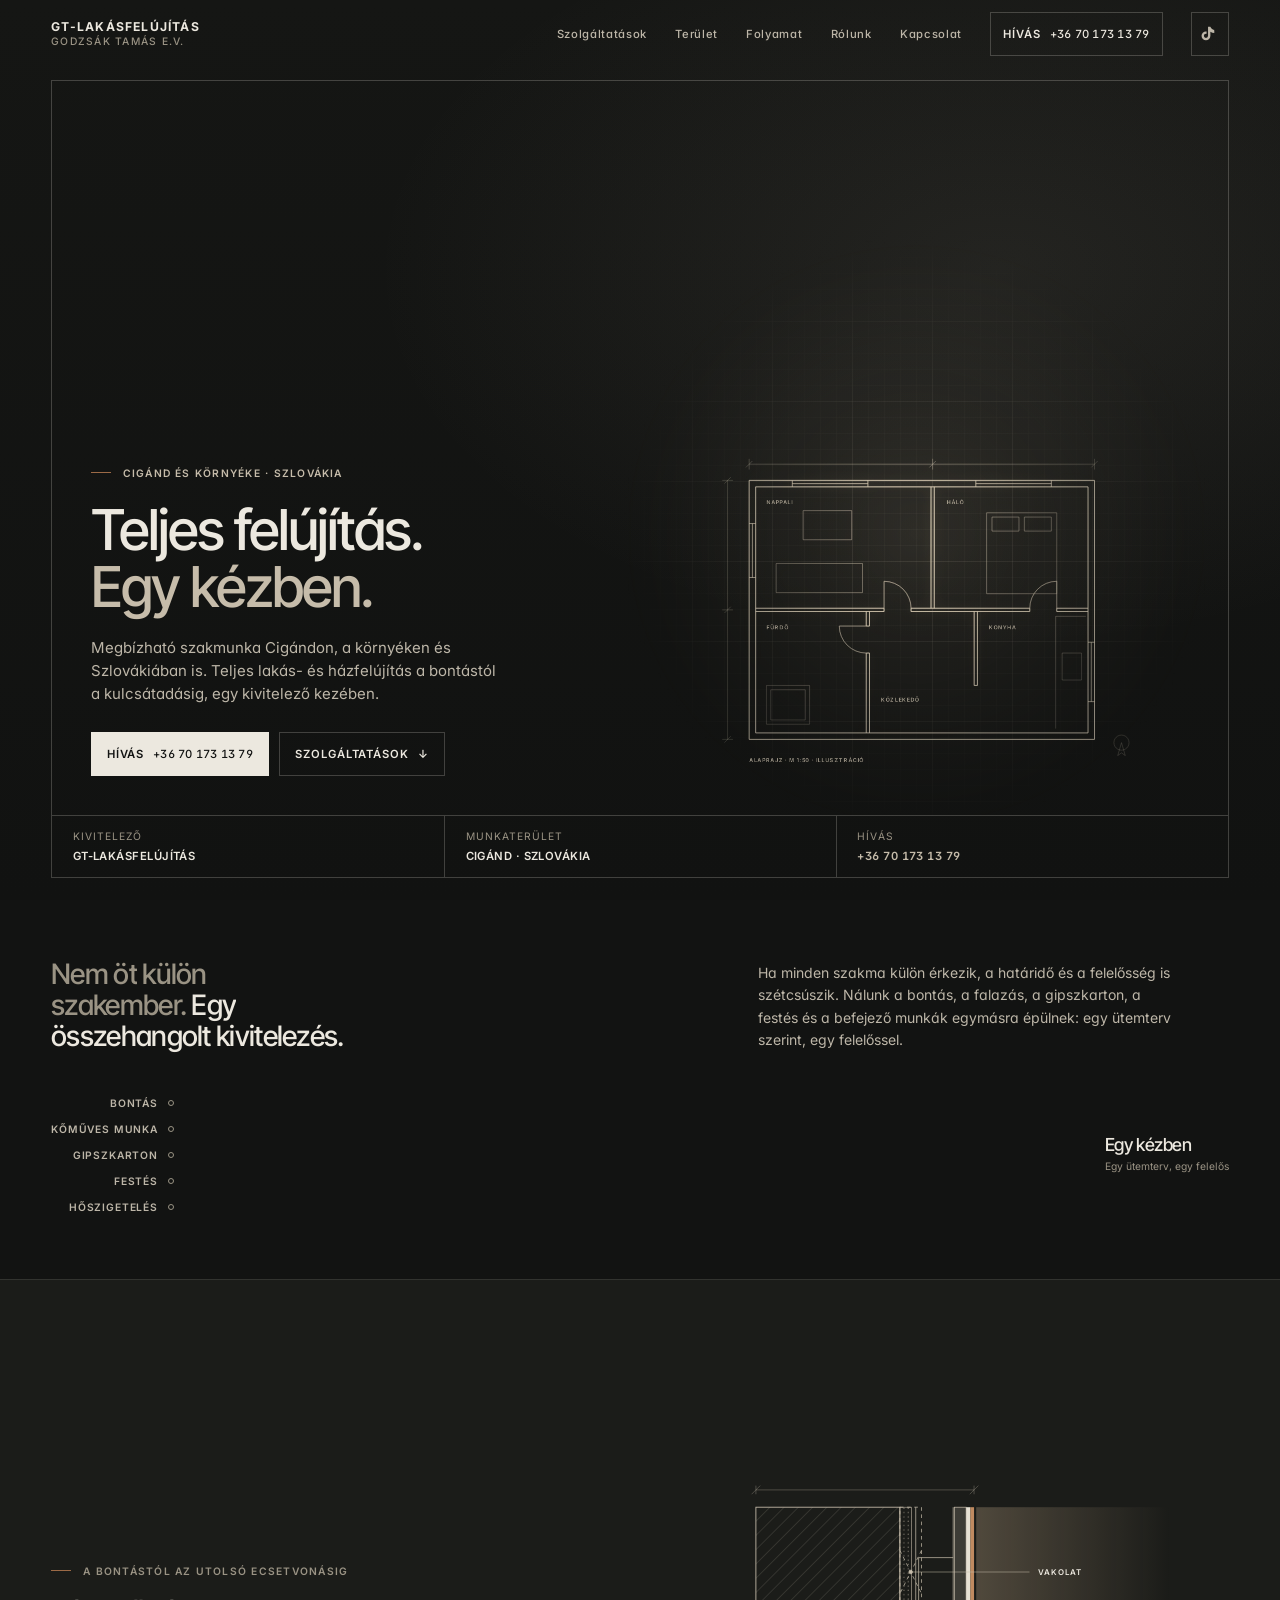
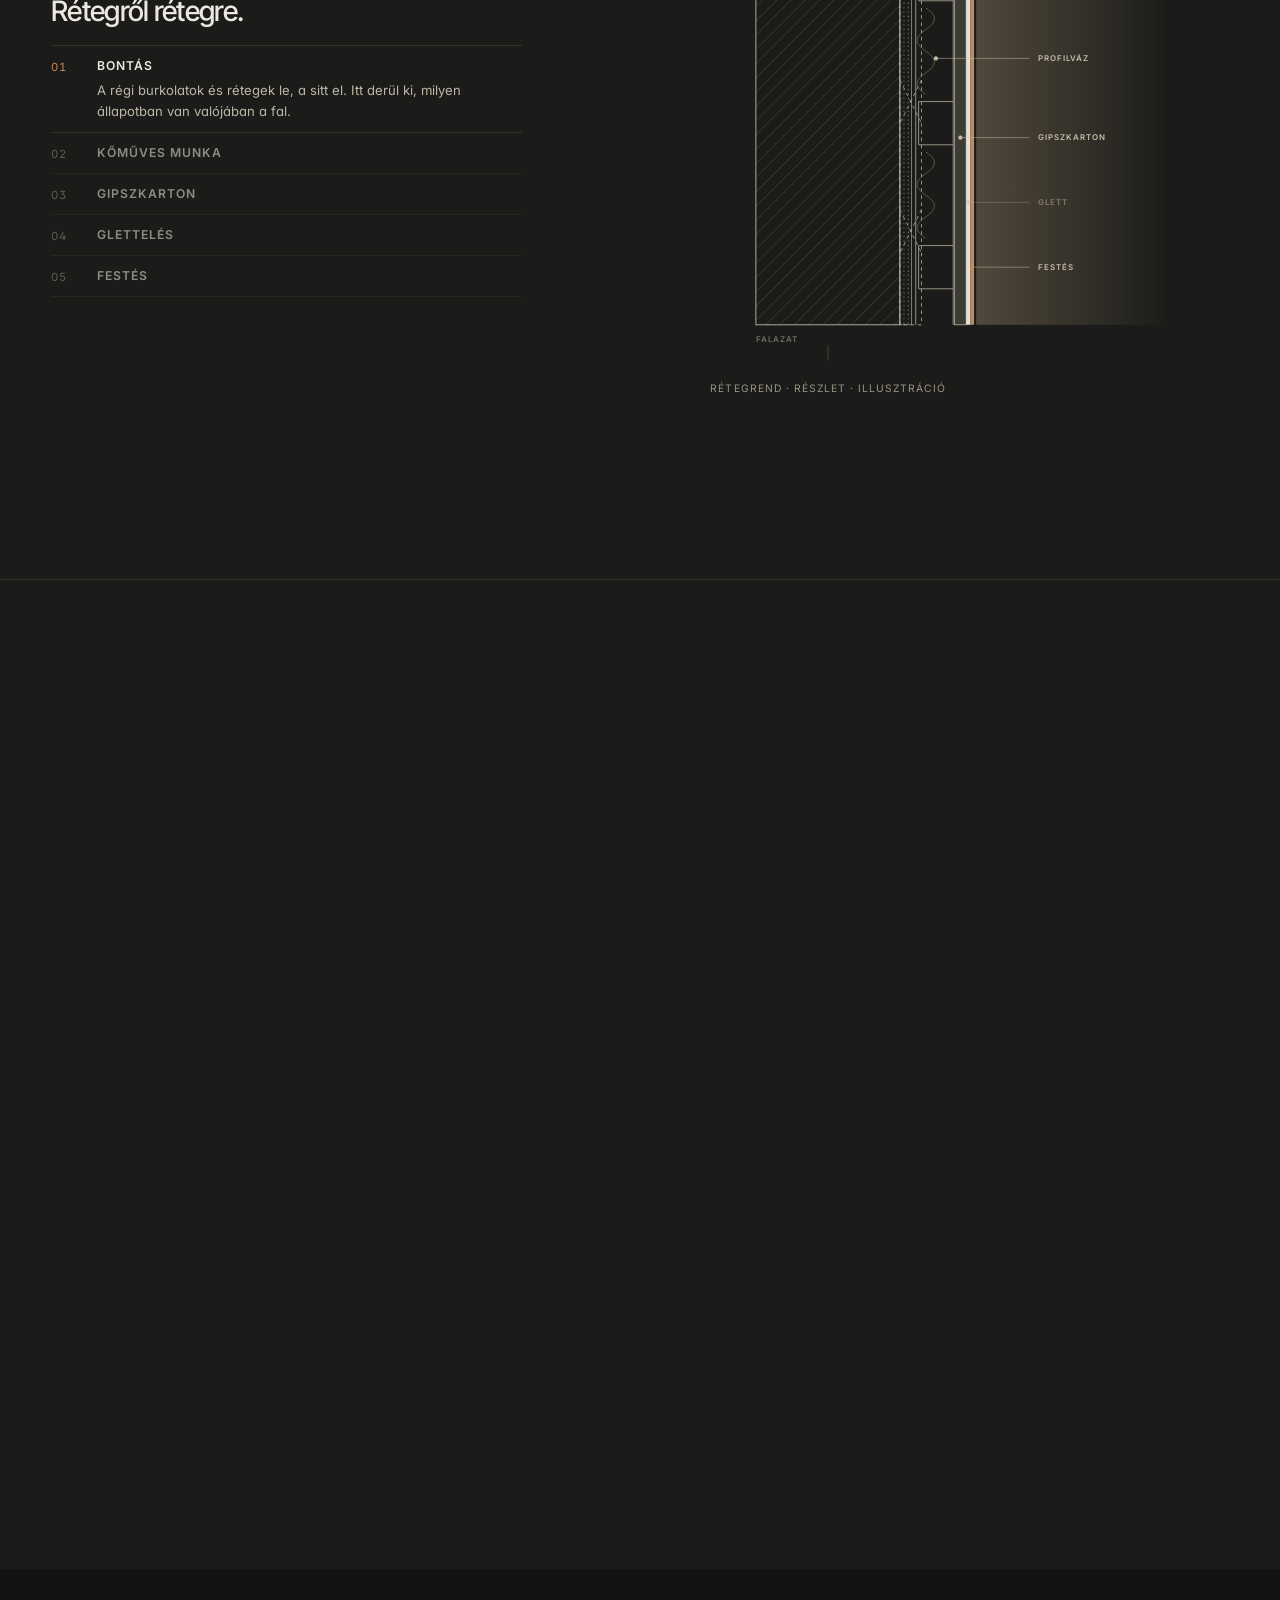
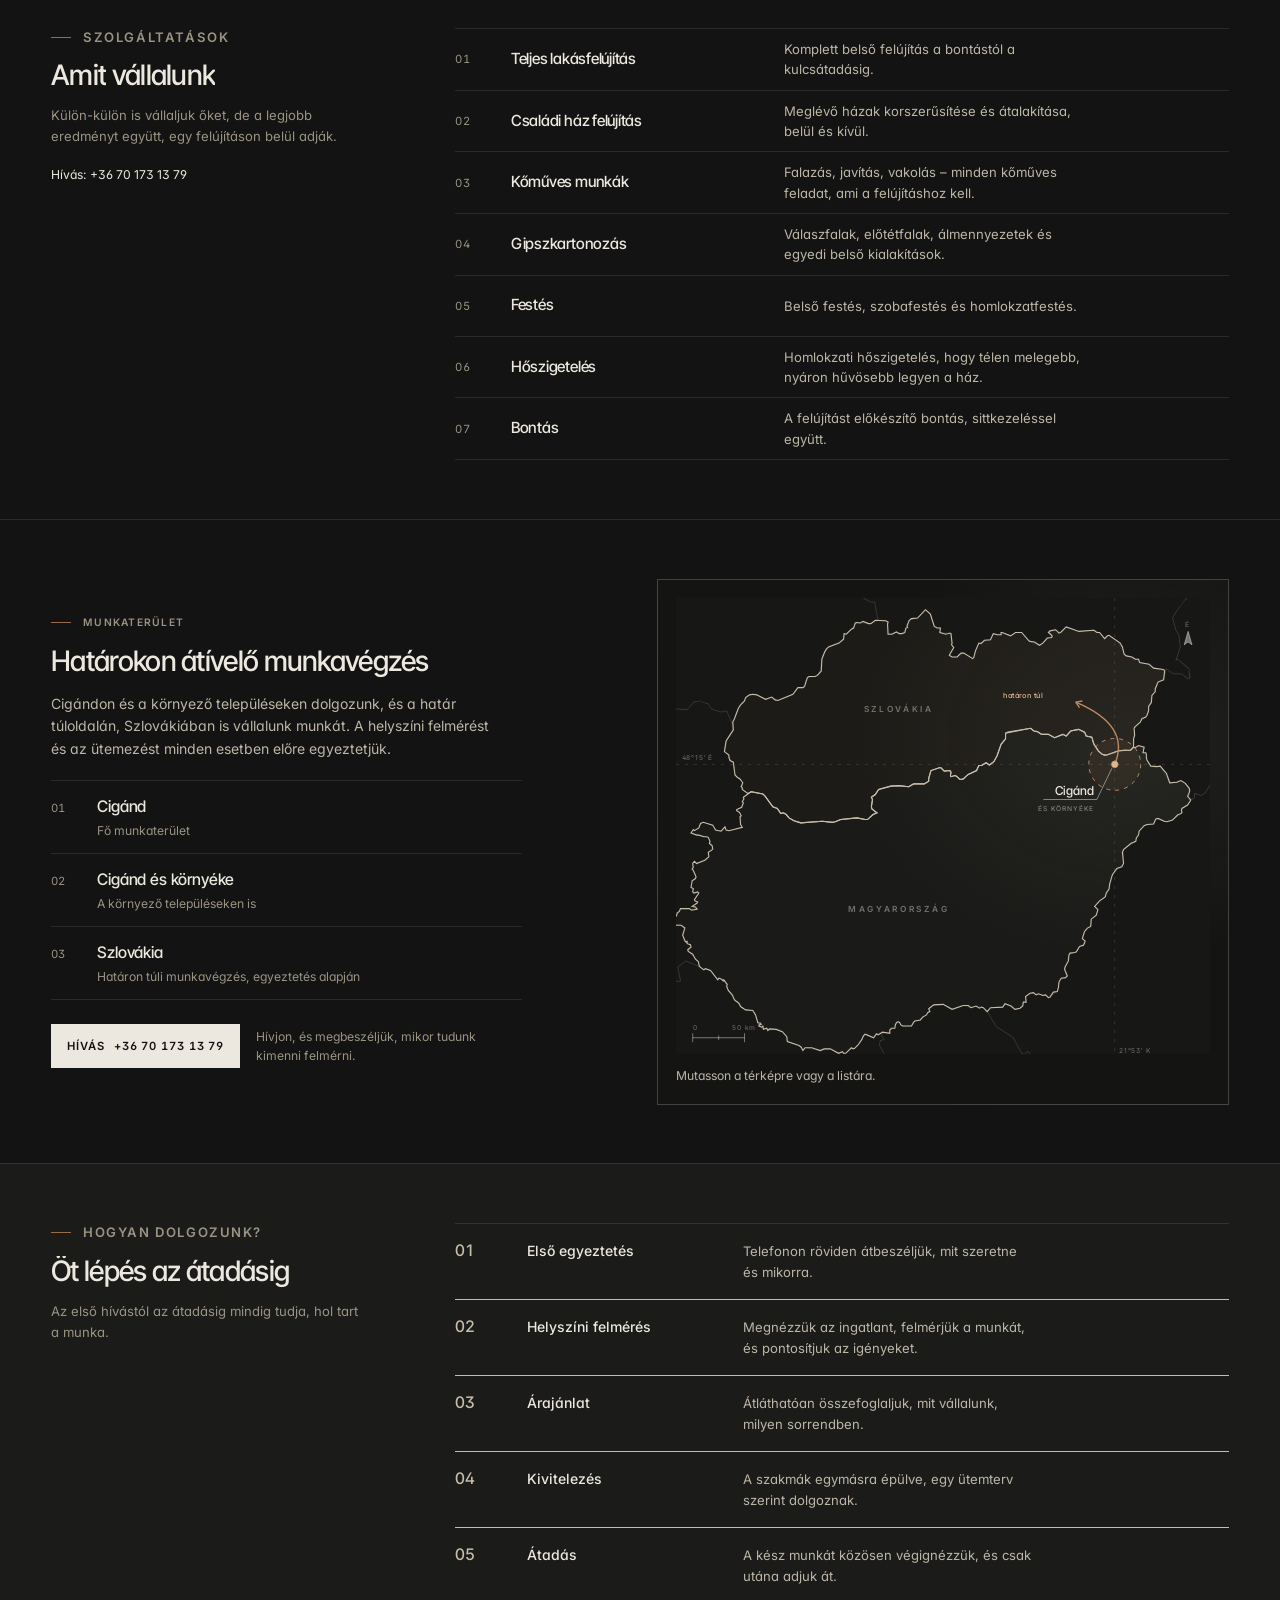
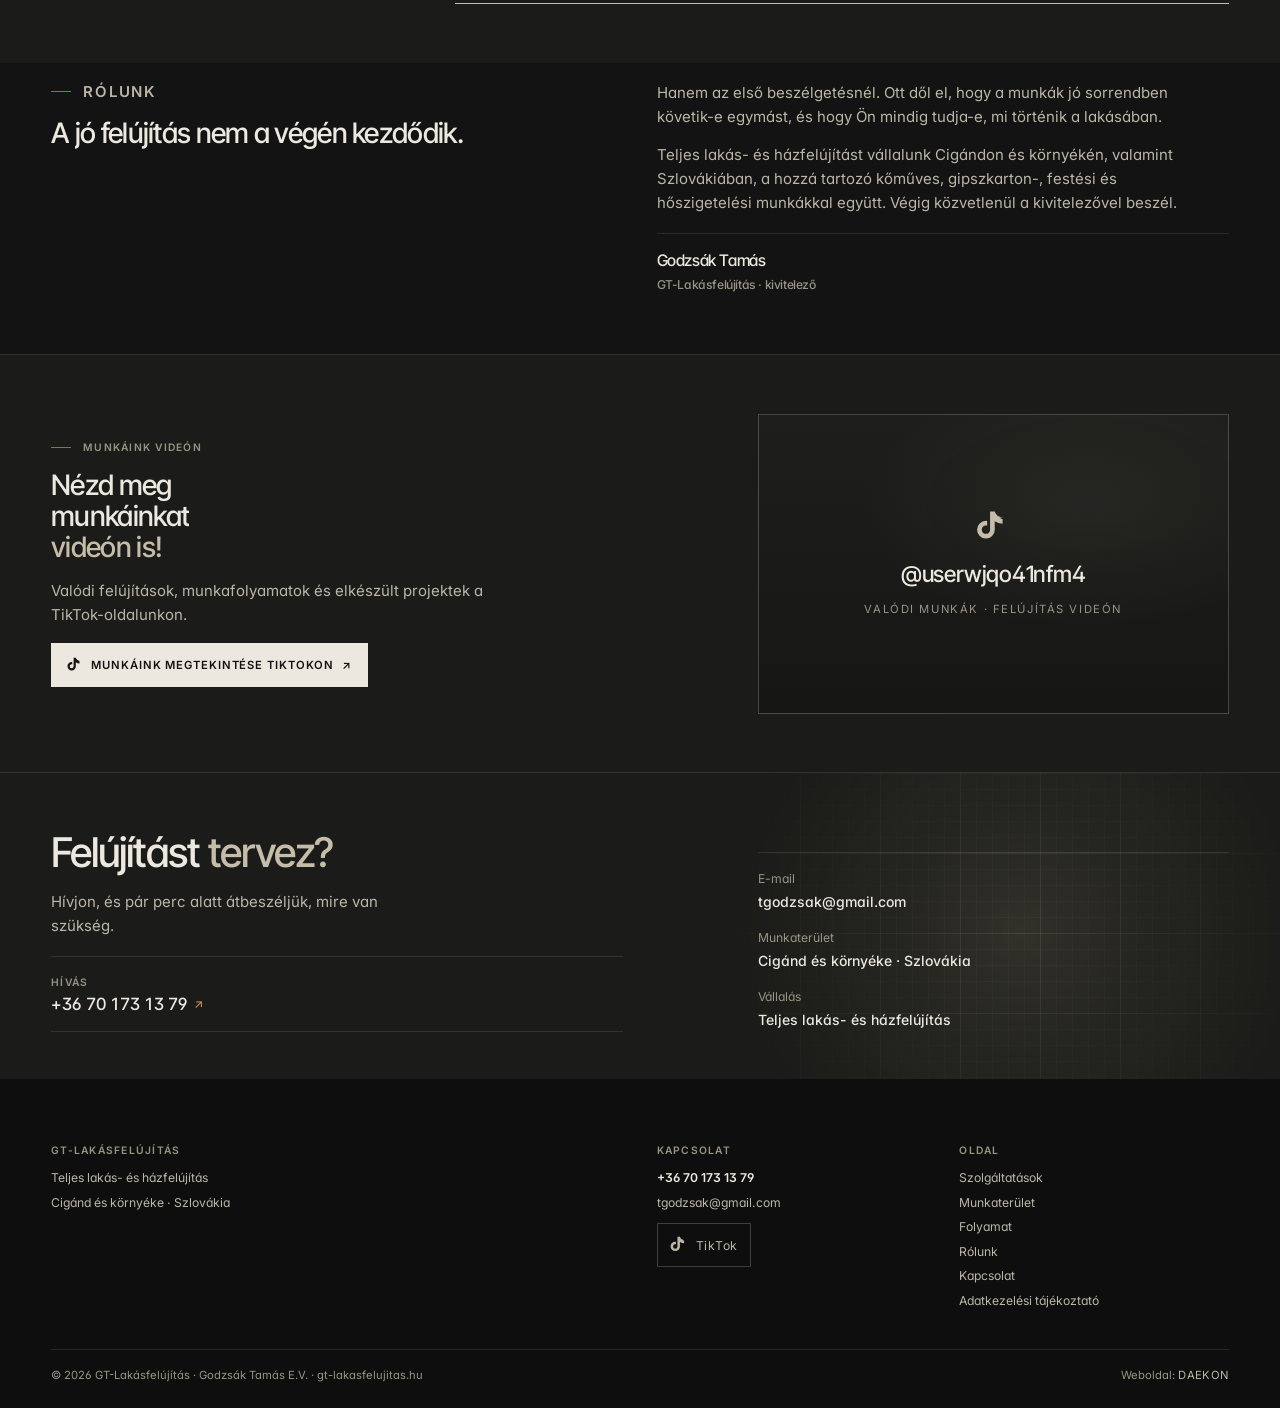
==== commit c04fd0d3: "Átadási audit + TikTok integráció - Félkész referenciák / before-after / fotószalag elrejtése (vissz" ====
--- a/index.html
+++ b/index.html
@@ -589,6 +589,8 @@
 .f-a{grid-column:1/span 4}.f-b{grid-column:7/span 3}.f-c{grid-column:10/span 3}
 .f-nav{display:flex;flex-direction:column;gap:5px}
 .f-b strong{font-weight:600;color:var(--fg)}
+.f-soc{margin-top:6px;width:auto;min-height:36px;height:36px;padding:0 12px;gap:8px;justify-content:flex-start;width:fit-content}
+.f-soc span{font-size:.8125rem;letter-spacing:.06em}
 .ftr-mark span{color:var(--fg-2)}
 .ftr-base a{font-weight:400;letter-spacing:.04em;color:var(--fg-2)}
 
@@ -636,10 +638,9 @@
 .mbar{grid-template-columns:1fr!important}
 
 
-/* „Fotók hamarosan” jelzés */
+/* Képfelirat (csak valódi fotóknál jelenik meg, JS adja) */
 .ph-cap b{font-size:.625rem;letter-spacing:.12em;color:var(--sand);margin-bottom:2px}
 .ph-cap{font-size:.6875rem}
-.strip .ph-cap{right:10px;bottom:10px;padding:5px 8px}
 
 
 /* ===================== Kompakt v9: kisebb képek, rövidebb oldal ===================== */
@@ -933,6 +934,63 @@
 .call a::after{content:"";position:absolute;left:0;right:0;bottom:-6px;height:1px;background:var(--sand);transform:scaleX(0);transform-origin:right;transition:transform .6s var(--ease)}
 .call a:hover::after{transform:scaleX(1);transform-origin:left}
 
+/* ===================== TIKTOK (v13) ===================== */
+/* Fejléc social-gomb: háromszögletes, hairline-keret, konzisztens a gombok helyett */
+.soc-link{display:inline-flex;align-items:center;justify-content:center;width:44px;height:44px;color:var(--fg-2);border:1px solid var(--line-2);min-height:38px;transition:color .35s var(--ease),border-color .35s var(--ease),background .35s var(--ease)}
+.soc-link svg{transition:transform .4s var(--ease)}
+.soc-link:hover{color:var(--fg);border-color:var(--fg-2)}
+.soc-link:hover svg{transform:translateY(-2px)}
+.soc-link:focus-visible{outline:2px solid var(--bronze-l);outline-offset:3px}
+.hdr .soc-link{order:2;min-height:38px;width:38px}
+
+/* Mobilmenü social-sor */
+.mm-social{display:flex;align-items:center;gap:12px;margin-top:8px;padding-block:14px;border-top:1px solid var(--line);min-height:48px;font-size:1.0625rem;font-weight:500;letter-spacing:-.01em;color:var(--fg)!important}
+.mm-social svg{color:var(--sand);flex:none}
+.mm-social:active{color:var(--sand)}
+
+/* TikTok ajánló szekció */
+.tt-cta{padding-block:var(--sec);border-top:1px solid var(--line);background:var(--bg-2);overflow:hidden}
+.tt-grid{display:grid;grid-template-columns:repeat(12,minmax(0,1fr));gap:36px clamp(20px,2.6vw,44px);align-items:center}
+.tt-copy{grid-column:1/span 6;display:flex;flex-direction:column;gap:16px}
+.tt-copy .h2{max-width:14ch}
+.tt-lede{color:var(--fg-2);max-width:30em;font-size:var(--t-l)}
+.tt-btn{width:fit-content;gap:.7em}
+.tt-btn svg{flex:none}
+.tt-visual{grid-column:8/span 5;position:relative;display:flex;align-items:center;justify-content:center;min-height:clamp(210px,24vw,300px);border:1px solid var(--line-2);background:
+  radial-gradient(70% 60% at 70% 30%,rgba(198,188,170,.06),transparent 70%),
+  linear-gradient(180deg,#1E1F1C,#161715);overflow:hidden;transition:border-color .5s var(--ease),transform .5s var(--ease)}
+.tt-visual::before{content:"";position:absolute;left:0;right:0;height:1px;background:var(--sand);opacity:.45;transform:scaleX(0);transform-origin:left;transition:transform .7s var(--ease)}
+.tt-visual::after{content:"";position:absolute;left:0;right:0;bottom:0;height:1px;background:var(--sand);opacity:.45;transform:scaleX(0);transform-origin:right;transition:transform .7s var(--ease)}
+.tt-visual:hover{border-color:var(--fg);transform:translateY(-3px)}
+.tt-visual:hover::before,.tt-visual:hover::after{transform:scaleX(1)}
+.tt-note{display:flex;flex-direction:column;align-items:center;gap:8px;text-align:center;padding:28px;color:var(--fg);transition:transform .5s var(--ease)}
+.tt-note svg{color:var(--sand);margin-bottom:4px}
+.tt-note b{font-family:var(--f-serif);font-weight:500;font-size:clamp(1.25rem,1.8vw,1.5rem);letter-spacing:-.01em}
+.tt-note small{font-family:var(--f-ui);font-size:.75rem;letter-spacing:.14em;text-transform:uppercase;color:var(--muted)}
+.tt-visual:hover .tt-note{transform:translateY(-3px)}
+html.js .tt-cta .tt-copy,html.js .tt-visual{opacity:.001;transform:translateY(16px);transition:opacity .9s var(--ease),transform .9s var(--ease)}
+html.js .tt-cta.in .tt-copy,html.js .tt-cta.in .tt-visual{opacity:1;transform:none}
+@media (min-width:1024px) and (max-width:1180px){
+  .tt-copy{grid-column:1/span 7}
+  .tt-visual{grid-column:8/span 5}
+}
+@media (max-width:1023px){
+  .tt-copy{grid-column:1/-1}
+  .tt-visual{grid-column:1/-1;min-height:190px}
+}
+@media (max-width:767px){
+  .tt-cta{padding-block:calc(var(--sec)*.85)}
+  .tt-grid{gap:26px}
+  .tt-visual{min-height:170px;order:-1}
+  .tt-note{padding:20px}
+  .tt-btn{width:100%;justify-content:center}
+  .hdr .soc-link{order:0;margin-right:14px;width:42px;height:42px;min-height:42px}
+}
+@media (prefers-reduced-motion:reduce){
+  .tt-visual:hover{transform:none}
+  .tt-visual:hover .tt-note{transform:none}
+}
+
 /* Képszalag hover */
 .strip figure .ph{transition:transform .6s var(--ease)}
 .strip figure:hover .ph .tone{transform:scale(1.06)}
@@ -1044,6 +1102,9 @@
       <a class="tlink" href="#kapcsolat">Kapcsolat</a>
     </nav>
     <a class="btn btn--line hdr-cta" href="tel:+36701731379">Hívás <span class="num">+36 70 173 13 79</span></a>
+    <a class="soc-link" href="https://www.tiktok.com/@userwjqo41nfm4" target="_blank" rel="noopener" aria-label="GT-Lakásfelújítás TikTok-profilja" title="TikTok">
+      <svg viewBox="0 0 24 24" width="17" height="17" fill="currentColor" aria-hidden="true" focusable="false"><path d="M19.32 5.56a6.2 6.2 0 0 1-3.68-1.2 6.2 6.2 0 0 1-2.4-3.36h-3.3v12.9a2.94 2.94 0 1 1-2.94-2.94c.3 0 .6.05.88.14V7.7a6.3 6.3 0 0 0-.88-.06 6.24 6.24 0 1 0 6.24 6.24V8.01a9.5 9.5 0 0 0 5.53 1.76V6.47l-.45-.91a6.2 6.2 0 0 1-.05.02z"/></svg>
+    </a>
     <button class="menu-btn" type="button" aria-expanded="false" aria-controls="mmenu" id="menuBtn"><span class="mb-l">MENU</span><i aria-hidden="true"></i></button>
   </div>
 </header>
@@ -1051,12 +1112,20 @@
 <div class="mmenu" id="mmenu" aria-hidden="true">
   <nav aria-label="Mobil navigáció">
     <a href="#munkaink">Munkáink <span>01</span></a>
-    <a href="#szolgaltatasok">Szolgáltatások <span>02</span></a>
-    <a href="#terulet">Munkaterület <span>03</span></a>
-    <a href="#folyamat">Folyamat <span>04</span></a>
-    <a href="#rolunk">Rólunk <span>05</span></a>
-    <a href="#kapcsolat">Kapcsolat <span>06</span></a>
+    <a href="#szolgaltatasok">Szolgáltatások <span>01</span></a>
+    <a href="#terulet">Munkaterület <span>02</span></a>
+    <a href="#folyamat">Folyamat <span>03</span></a>
+    <a href="#rolunk">Rólunk <span>04</span></a>
+    <a href="#kapcsolat">Kapcsolat <span>05</span></a>
   </nav>
+  <div class="mmenu-foot">
+    <span class="label">Közvetlen kapcsolat</span>
+    <a href="tel:+36701731379">+36 70 173 13 79</a>
+    <a class="mm-social" href="https://www.tiktok.com/@userwjqo41nfm4" target="_blank" rel="noopener" aria-label="TikTok">
+      <svg viewBox="0 0 24 24" width="20" height="20" fill="currentColor" aria-hidden="true" focusable="false"><path d="M19.32 5.56a6.2 6.2 0 0 1-3.68-1.2 6.2 6.2 0 0 1-2.4-3.36h-3.3v12.9a2.94 2.94 0 1 1-2.94-2.94c.3 0 .6.05.88.14V7.7a6.3 6.3 0 0 0-.88-.06 6.24 6.24 0 1 0 6.24 6.24V8.01a9.5 9.5 0 0 0 5.53 1.76V6.47c-.86-.25-1.64-.62-2.33-1.1z"/></svg>
+      <span>TikTok — @userwjqo41nfm4</span>
+    </a>
+  </div>
 </div>
 
 <main>
@@ -1071,7 +1140,7 @@
           <div class="hero-cta">
             <a class="btn btn--fill only-m" href="tel:+36701731379">Hívás most <span class="ar">↗</span></a>
             <a class="btn btn--fill only-d" href="tel:+36701731379">Hívás <span class="num">+36 70 173 13 79</span></a>
-            <a class="btn btn--line only-d" href="#munkaink">Munkáink <span class="ar">↓</span></a>
+            <a class="btn btn--line only-d" id="heroSecondary" href="#munkaink">Munkáink <span class="ar">↓</span></a>
           </div>
         </div>
         <div class="hero-art" aria-hidden="true">
@@ -1171,7 +1240,7 @@
       <div class="shead">
         <p class="label kick">Munkáink</p>
         <h2 id="work-h" class="h2">Referenciák</h2>
-        <p>Saját, elkészült munkáink – a fotók hamarosan felkerülnek.</p>
+        <p>Saját, elkészült lakás- és házfelújításaink.</p>
       </div>
       <div id="projects"></div>
     </div>
@@ -1186,8 +1255,8 @@
         <p>Húzza a középső vonalat.</p>
       </div>
       <div class="ba-frame" id="ba" style="--pos:50%">
-        <div class="ph t-lime ba-after" data-src="" data-alt="Utána: elkészült helyiség"><span class="tone"></span><span class="ph-cap"><b>Fotók hamarosan</b>Utána</span></div>
-        <div class="ph t-concrete ba-before" data-src="" data-alt="Előtte: a helyiség a felújítás előtt"><span class="tone"></span><span class="ph-cap"><b>Fotók hamarosan</b>Előtte</span></div>
+        <div class="ph t-lime ba-after" data-src="" data-alt="Utána: elkészült helyiség"><span class="tone"></span></div>
+        <div class="ph t-concrete ba-before" data-src="" data-alt="Előtte: a helyiség a felújítás előtt"><span class="tone"></span></div>
         <span class="ba-tag l">ELŐTTE</span><span class="ba-tag r">UTÁNA</span>
         <div class="ba-handle" role="slider" tabindex="0" aria-label="Előtte–utána összehasonlítás" aria-valuemin="0" aria-valuemax="100" aria-valuenow="50"><span class="ba-knob" aria-hidden="true">‹&nbsp;›</span></div>
       </div>
@@ -1290,16 +1359,38 @@
     </section>
   </div>
 
-  <!-- MUNKA KÖZBEN -->
+  <!-- MUNKA KÖZBEN (csak valódi fotókkal jelenik meg — a JS üríti, ha nincs src) -->
   <section class="craft" aria-labelledby="cr-h">
     <div class="wrap">
       <div class="cr-head">
         <p class="label kick">Munka közben</p>
-        <h2 id="cr-h" class="cr-t">Anyag és részlet, közelről. <span class="note">Fotók hamarosan</span></h2>
+        <h2 id="cr-h" class="cr-t">Anyag és részlet, közelről.</h2>
       </div>
     </div>
     <div class="strip-vp" id="stripVp"><div class="strip" id="strip"></div></div>
     <div class="wrap"><p class="strip-hint only-m">Lapozzon oldalra →</p></div>
+  </section>
+
+  <!-- TIKTOK AJÁNLÓ -->
+  <section class="tt-cta" id="tiktok" aria-labelledby="tt-h">
+    <div class="wrap tt-grid">
+      <div class="tt-copy">
+        <p class="label kick">Munkáink videón</p>
+        <h2 id="tt-h" class="h2">Nézd meg munkáinkat <span class="it">videón is!</span></h2>
+        <p class="tt-lede">Valódi felújítások, munkafolyamatok és elkészült projektek a TikTok-oldalunkon.</p>
+        <a class="btn btn--fill tt-btn" href="https://www.tiktok.com/@userwjqo41nfm4" target="_blank" rel="noopener">
+          <svg viewBox="0 0 24 24" width="16" height="16" fill="currentColor" aria-hidden="true" focusable="false"><path d="M19.32 5.56c-1.4-.3-2.66-1-3.68-1.2a6.2 6.2 0 0 1-2.4-3.36h-3.3v12.9a2.94 2.94 0 1 1-2.94-2.94c.3 0 .6.05.88.14V7.7a6.3 6.3 0 0 0-.88-.06 6.24 6.24 0 1 0 6.24 6.24V8.01a9.5 9.5 0 0 0 5.53 1.76V6.47c-.86-.25-1.64-.62-2.33-1.1z"/></svg>
+          Munkáink megtekintése TikTokon <span class="ar">↗</span>
+        </a>
+      </div>
+      <a class="tt-visual" href="https://www.tiktok.com/@userwjqo41nfm4" target="_blank" rel="noopener" aria-label="GT-Lakásfelújítás TikTok-profilja">
+        <span class="tt-note" aria-hidden="true">
+          <svg viewBox="0 0 24 24" width="34" height="34" fill="currentColor" aria-hidden="true" focusable="false"><path d="M19.32 5.56c-1.4-.3-2.66-1-3.68-1.2a6.2 6.2 0 0 1-2.4-3.36h-3.3v12.9a2.94 2.94 0 1 1-2.94-2.94c.3 0 .6.05.88.14V7.7a6.3 6.3 0 0 0-.88-.06 6.24 6.24 0 1 0 6.24 6.24V8.01a9.5 9.5 0 0 0 5.53 1.76V6.47c-.86-.25-1.64-.62-2.33-1.1z"/></svg>
+          <b>@userwjqo41nfm4</b>
+          <small>Valódi munkák · felújítás videón</small>
+        </span>
+      </a>
+    </div>
   </section>
 
   <!-- KAPCSOLAT -->
@@ -1330,7 +1421,12 @@
   <div class="wrap">
     <div class="ftr-grid">
       <div class="f-a"><span class="label">GT-Lakásfelújítás</span><span>Teljes lakás- és házfelújítás</span><span>Cigánd és környéke · Szlovákia</span></div>
-      <div class="f-b"><span class="label">Kapcsolat</span><a class="tlink" href="tel:+36701731379"><strong>+36 70 173 13 79</strong></a><a class="tlink" href="mailto:tgodzsak@gmail.com">tgodzsak@gmail.com</a></div>
+      <div class="f-b"><span class="label">Kapcsolat</span><a class="tlink" href="tel:+36701731379"><strong>+36 70 173 13 79</strong></a><a class="tlink" href="mailto:tgodzsak@gmail.com">tgodzsak@gmail.com</a>
+        <a class="soc-link f-soc" href="https://www.tiktok.com/@userwjqo41nfm4" target="_blank" rel="noopener" aria-label="GT-Lakásfelújítás TikTok-profilja" title="TikTok">
+          <svg viewBox="0 0 24 24" width="18" height="18" fill="currentColor" aria-hidden="true" focusable="false"><path d="M19.32 5.56c-1.4-.3-2.66-1-3.68-1.2a6.2 6.2 0 0 1-2.4-3.36h-3.3v12.9a2.94 2.94 0 1 1-2.94-2.94c.3 0 .6.05.88.14V7.7a6.3 6.3 0 0 0-.88-.06 6.24 6.24 0 1 0 6.24 6.24V8.01a9.5 9.5 0 0 0 5.53 1.76V6.47c-.86-.25-1.64-.62-2.33-1.1z"/></svg>
+          <span>TikTok</span>
+        </a>
+      </div>
       <div class="f-c"><span class="label">Oldal</span>
         <ul class="f-nav"><li><a class="tlink" href="#munkaink">Munkáink</a></li><li><a class="tlink" href="#szolgaltatasok">Szolgáltatások</a></li><li><a class="tlink" href="#terulet">Munkaterület</a></li><li><a class="tlink" href="#folyamat">Folyamat</a></li><li><a class="tlink" href="#rolunk">Rólunk</a></li><li><a class="tlink" href="#kapcsolat">Kapcsolat</a></li><li><a class="tlink" href="adatkezeles.html">Adatkezelési tájékoztató</a></li></ul>
       </div>
@@ -1382,7 +1478,9 @@
   ];
   /* Két nyilvános értékelés: szövegük szó szerint, hozzájárulással kerül ide. */
   var REVIEWS = [ { text:null, name:null, source:"Nyilvános ügyfélértékelés" }, { text:null, name:null, source:"Nyilvános ügyfélértékelés" } ];
-  var CRAFT = [["Anyagok","4/5","t-plaster"],["Fal","3/4","t-concrete"],["Gipszkarton","16/11","t-lime"],["Festés","3/4","t-plaster"],["Részlet","1/1","t-concrete"],["Elkészült felület","16/11","t-lime"]];
+  /* CRAFT: [felirat, méretarány, textúra, foto-src]. A negyedik elem (src) üres → a szalag elrejtésre kerül.
+     Visszaállítás: valódi fotó URL-t IDÉNI a 4. pozícióba (pl. "assets/foto/gipszkarton-1.webp"). */
+  var CRAFT = [["Anyagok","4/5","t-plaster",""],["Fal","3/4","t-concrete",""],["Gipszkarton","16/11","t-lime",""],["Festés","3/4","t-plaster",""],["Részlet","1/1","t-concrete",""],["Elkészült felület","16/11","t-lime",""]];
 
   /* --- Rajzlap koordináták --- */
   (function(){
@@ -1434,21 +1532,39 @@
   function ph(m, cls, ref){
     return '<figure class="ph ' + m.tone + ' ' + (cls||"") + ' rv-img" style="--ar:' + m.ar + '" data-src="' + esc(m.src||"") + '" data-srcset="' + esc(m.srcset||"") + '" data-alt="' + esc(m.cap) + '">' +
       '<span class="tone"></span>' + (m.sk && !m.src ? sketch(m.sk, m.ar, m.o) : "") +
-      (ref === false ? '' : '<span class="ph-cap"><b>Fotók hamarosan</b>' + (ref ? esc(ref) : '') + '</span>') + '</figure>';
+      (ref ? '<span class="ph-cap">' + esc(ref) + '</span>' : '') + '</figure>';
   }
 
-  /* --- Referenciák --- */
-  $("#projects").innerHTML = PROJECTS.map(function(p, i){
-    var n = ("0" + (i+1)).slice(-2);
-    var media = p.media.map(function(m, j){ return ph(m, "m" + (j+1), m.cap); }).join("");
-    var tag = p.url ? "a" : "article";
-    return '<' + tag + ' class="proj proj--' + p.layout + '"' + (p.url ? ' href="' + esc(p.url) + '"' : '') + '>' +
-      '<div class="proj-media">' + media + '</div>' +
-      '<div class="proj-meta"><h3 class="proj-title"><span class="num">' + n + '</span>' + esc(p.type) + '</h3>' +
-        '<p class="proj-scope">' + p.scope.map(esc).join(", ") + '<span>' + (p.location ? esc(p.location) : "Helyszín és részletek hamarosan") + '</span></p>' +
-        (p.url ? '<span class="proj-link">Projekt megtekintése <span class="ar">→</span></span>' : '') +
-      '</div></' + tag + '>';
-  }).join("");
+  /* --- Referenciák ---
+     HA NINCS PUBLIKÁLHATÓ REFERENCIA, a szekció elrejtésre kerül.
+     Visszaállítás: adjon src-t a PROJECTS / media tömbben (lásd fent),
+     akkor auto-matikusan visszajön. */
+  (function(){
+    var hasRealWork = false;
+    PROJECTS.forEach(function(p){ p.media.forEach(function(m){ if (m.src) hasRealWork = true; }); });
+    var work = $("#munkaink"), ba = $("#elotte-utana"), craft = $(".craft");
+    if (!hasRealWork){
+      if (work) work.hidden = true;
+      if (craft) craft.hidden = true;
+      /* menüpont: Munkáink elrejtése, ha nincs miink megmutatni */
+      $$(".nav a[href='#munkaink'], .mmenu a[href='#munkaink'], .f-nav a[href='#munkaink']").forEach(function(a){ a.closest('li') ? a.closest('li').remove() : a.remove(); });
+      var hs = $("#heroSecondary"); if (hs){ hs.setAttribute("href", "#szolgaltatasok"); hs.innerHTML = 'Szolg\u00e1ltat\u00e1sok <span class="ar">\u2193</span>'; }
+      $("#projects") && (document.querySelector("#projects").innerHTML = "");
+    } else {
+      /* ez a régi render, csak érvényes fotó mellett áll elő */
+      $("#projects").innerHTML = PROJECTS.map(function(p, i){
+        var n = ("0" + (i+1)).slice(-2);
+        var media = p.media.map(function(m, j){ return ph(m, "m" + (j+1), m.cap); }).join("");
+        var tag = p.url ? "a" : "article";
+        return '<' + tag + ' class="proj proj--' + p.layout + '"' + (p.url ? ' href="' + esc(p.url) + '"' : '') + '>' +
+          '<div class="proj-media">' + media + '</div>' +
+          '<div class="proj-meta"><h3 class="proj-title"><span class="num">' + n + '</span>' + esc(p.type) + '</h3>' +
+            '<p class="proj-scope">' + p.scope.map(esc).join(", ") + '<span>' + (p.location ? esc(p.location) : "Helyszín és részletek hamarosan") + '</span></p>' +
+            (p.url ? '<span class="proj-link">Projekt megtekintése <span class="ar">→</span></span>' : '') +
+          '</div></' + tag + '>';
+      }).join("");
+    }
+  })();
 
   /* --- Szolgáltatások --- */
   var list = $("#svcList"), prev = $("#svcPrev");
@@ -1461,7 +1577,7 @@
       '</button><div class="svc-body" id="svcb' + i + '"><div><p>' + esc(s[2]) + '</p></div></div></div>';
   }).join(""));
   prev.innerHTML = SERVICES.map(function(s, i){
-    return '<div class="ph ' + s[3] + '" data-i="' + i + '"><span class="tone"></span>' + sketch("room", "4/3", SVC_SK[i]) + '<span class="ph-cap"><b>Fotók hamarosan</b>' + esc(s[1]) + '</span></div>';
+    return '<div class="ph ' + s[3] + '" data-i="' + i + '"><span class="tone"></span>' + sketch("room", "4/3", SVC_SK[i]) + '</div>';
   }).join("");
   var canHover = window.matchMedia("(hover: hover) and (min-width: 1024px)");
   $$(".svc-row", list).forEach(function(row){
@@ -1480,12 +1596,18 @@
   });
   list.addEventListener("mouseleave", function(){ prev.classList.remove("on"); });
 
-  /* --- Munka közben szalag --- */
-  $("#strip").innerHTML = CRAFT.map(function(c, i){
-    var n = ("0" + (i+1)).slice(-2);
-    return '<figure>' + ph({tone:c[2], ar:c[1], cap:c[0]}, "", "").replace("<figure", "<div").replace(/<\/figure>$/, "</div>") +
-      '<figcaption><span class="num">' + n + '</span><b>' + esc(c[0]) + '</b></figcaption></figure>';
-  }).join("");
+  /* --- Munka közben szalag: csak valódi fotókkal jelenik meg --- */
+  var stripEl = $("#strip"), craftSec = $(".craft");
+  var hasRealPhotos = CRAFT.some(function(c){ return c[3] && c[3].length > 0; });
+  if (!hasRealPhotos) {
+    if (craftSec) craftSec.remove();    /* szalag teljes eltávolítása — hamarosan-jelzés sincs, és a hozzá tartozó scroll-logika se fut */
+  } else {
+    stripEl.innerHTML = CRAFT.filter(function(c){ return c[3]; }).map(function(c, i){
+      var n = ("0" + (i+1)).slice(-2);
+      return '<figure>' + ph({tone:c[2], ar:c[1], cap:c[0], src:c[3]}, "", "").replace("<figure", "<div").replace(/<\/figure>$/, "</div>") +
+        '<figcaption><span class="num">' + n + '</span><b>' + esc(c[0]) + '</b></figcaption></figure>';
+    }).join("");
+  };
 
   /* --- Valódi képek, ha van src --- */
   $$(".ph[data-src]").forEach(function(el){
@@ -1594,7 +1716,7 @@
   document.addEventListener("keydown", function(e){ if (e.key === "Escape") menu(false); });
 
   /* --- Megjelenés görgetéskor --- */
-  var rv = $$(".rv-img, .rv-txt, .rv-draw");
+  var rv = $$(".rv-img, .rv-txt, .rv-draw, .tt-cta");
   if (!reduce && "IntersectionObserver" in window) {
     var io = new IntersectionObserver(function(es){ es.forEach(function(en){ if (en.isIntersecting) { en.target.classList.add("in"); io.unobserve(en.target); } }); }, { rootMargin: "0px 0px -8% 0px" });
     rv.forEach(function(el){ io.observe(el); });
@@ -1618,7 +1740,7 @@
     var y = window.scrollY, vh = window.innerHeight;
     hdr.classList.toggle("is-compact", y > 24);
     var ct = contact.getBoundingClientRect();
-    mbar.classList.toggle("on", y > hero.offsetHeight * .6 && ct.top > vh * .9);
+    mbar.classList.toggle("on", !!hero && y > hero.offsetHeight * .6 && ct.top > vh * .9);
     var id = ""; secs.forEach(function(s){ if (s.getBoundingClientRect().top < vh * .45) id = s.id; });
     navA.forEach(function(a){ a.classList.toggle("on", !!id && a.getAttribute("href") === "#" + id); });
     if (wide.matches) {
@@ -1631,7 +1753,7 @@
       setStage(st);
       lyItems.forEach(function(li, k){ li.classList.toggle("on", k <= st); });
     }
-    if (desk.matches && !reduce) {
+    if (desk.matches && !reduce && stripVp && strip && stripVp.clientWidth) {
       var sr = stripVp.getBoundingClientRect(), sp = clamp((vh * .3 - sr.top) / (vh * .9)), over = Math.min(240, Math.max(0, strip.scrollWidth - stripVp.clientWidth));
       strip.style.transform = "translate3d(" + (-over * sp).toFixed(1) + "px,0,0)";
     }
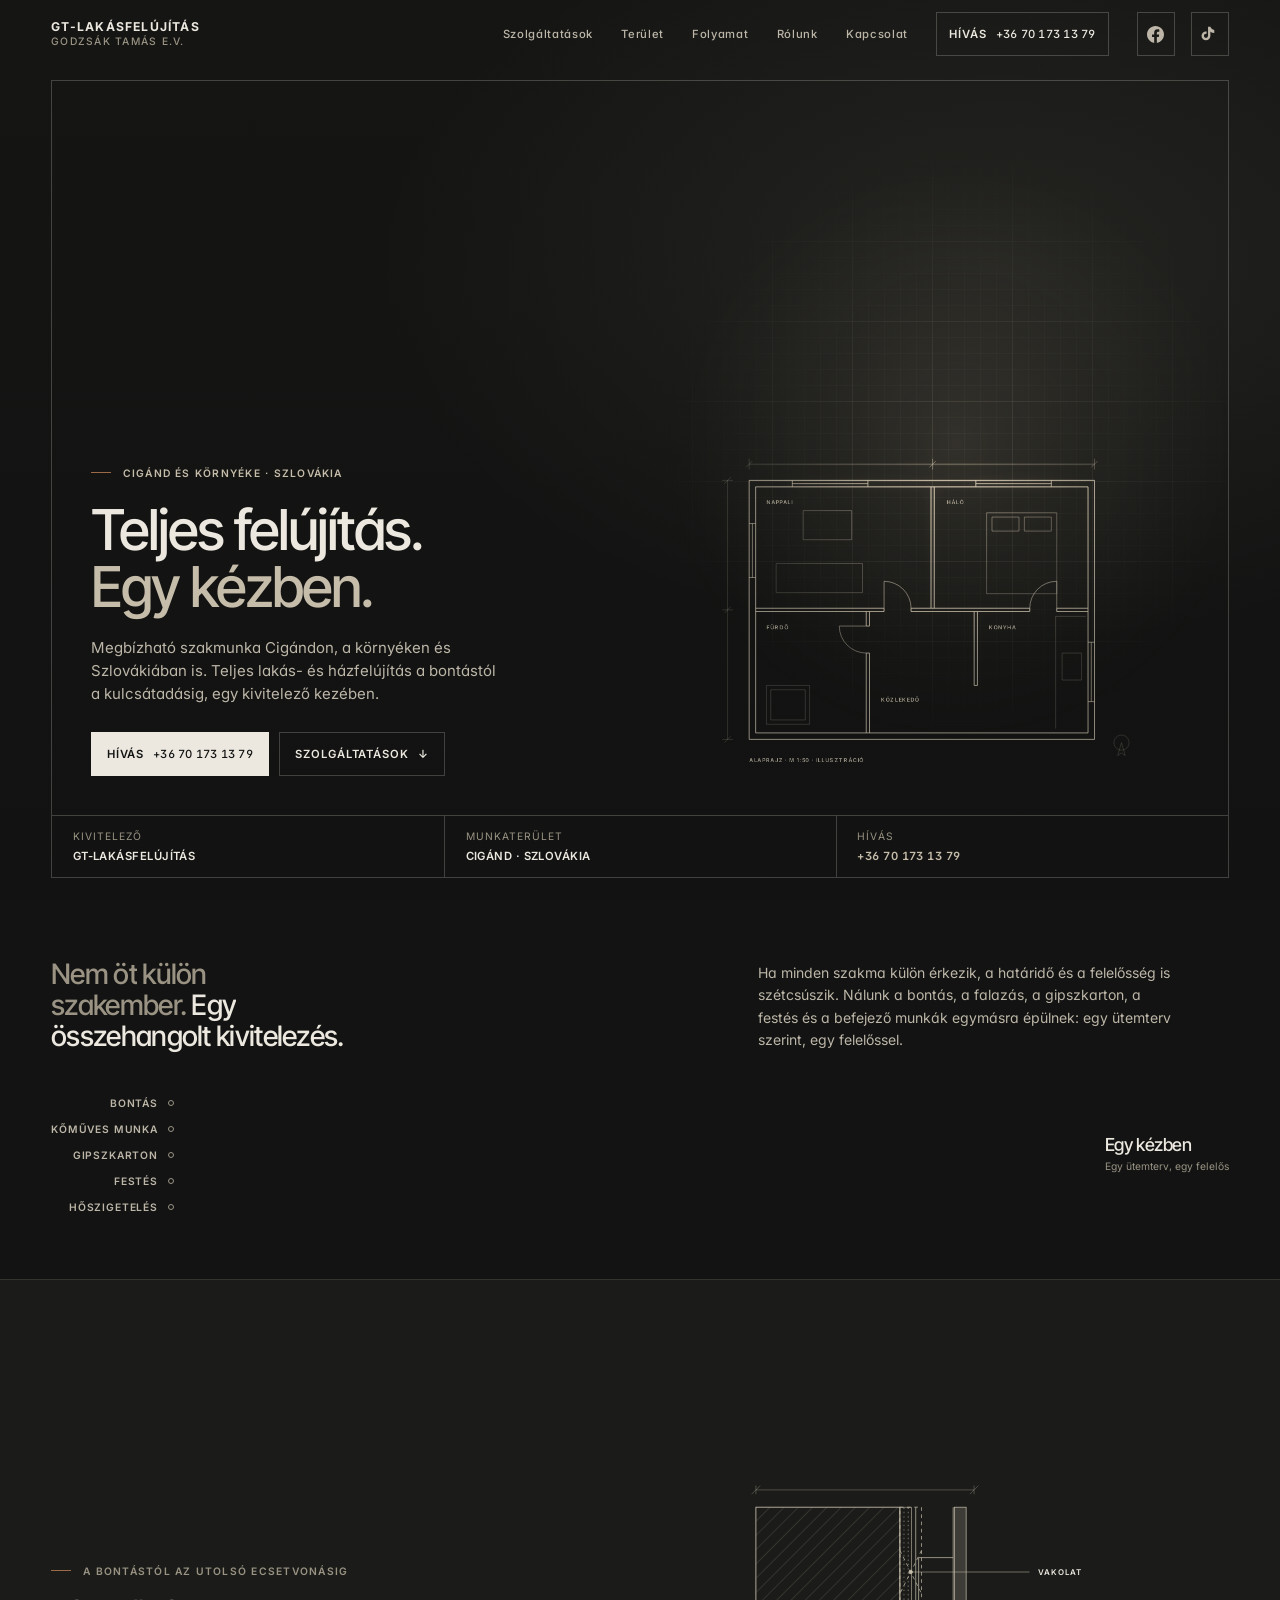
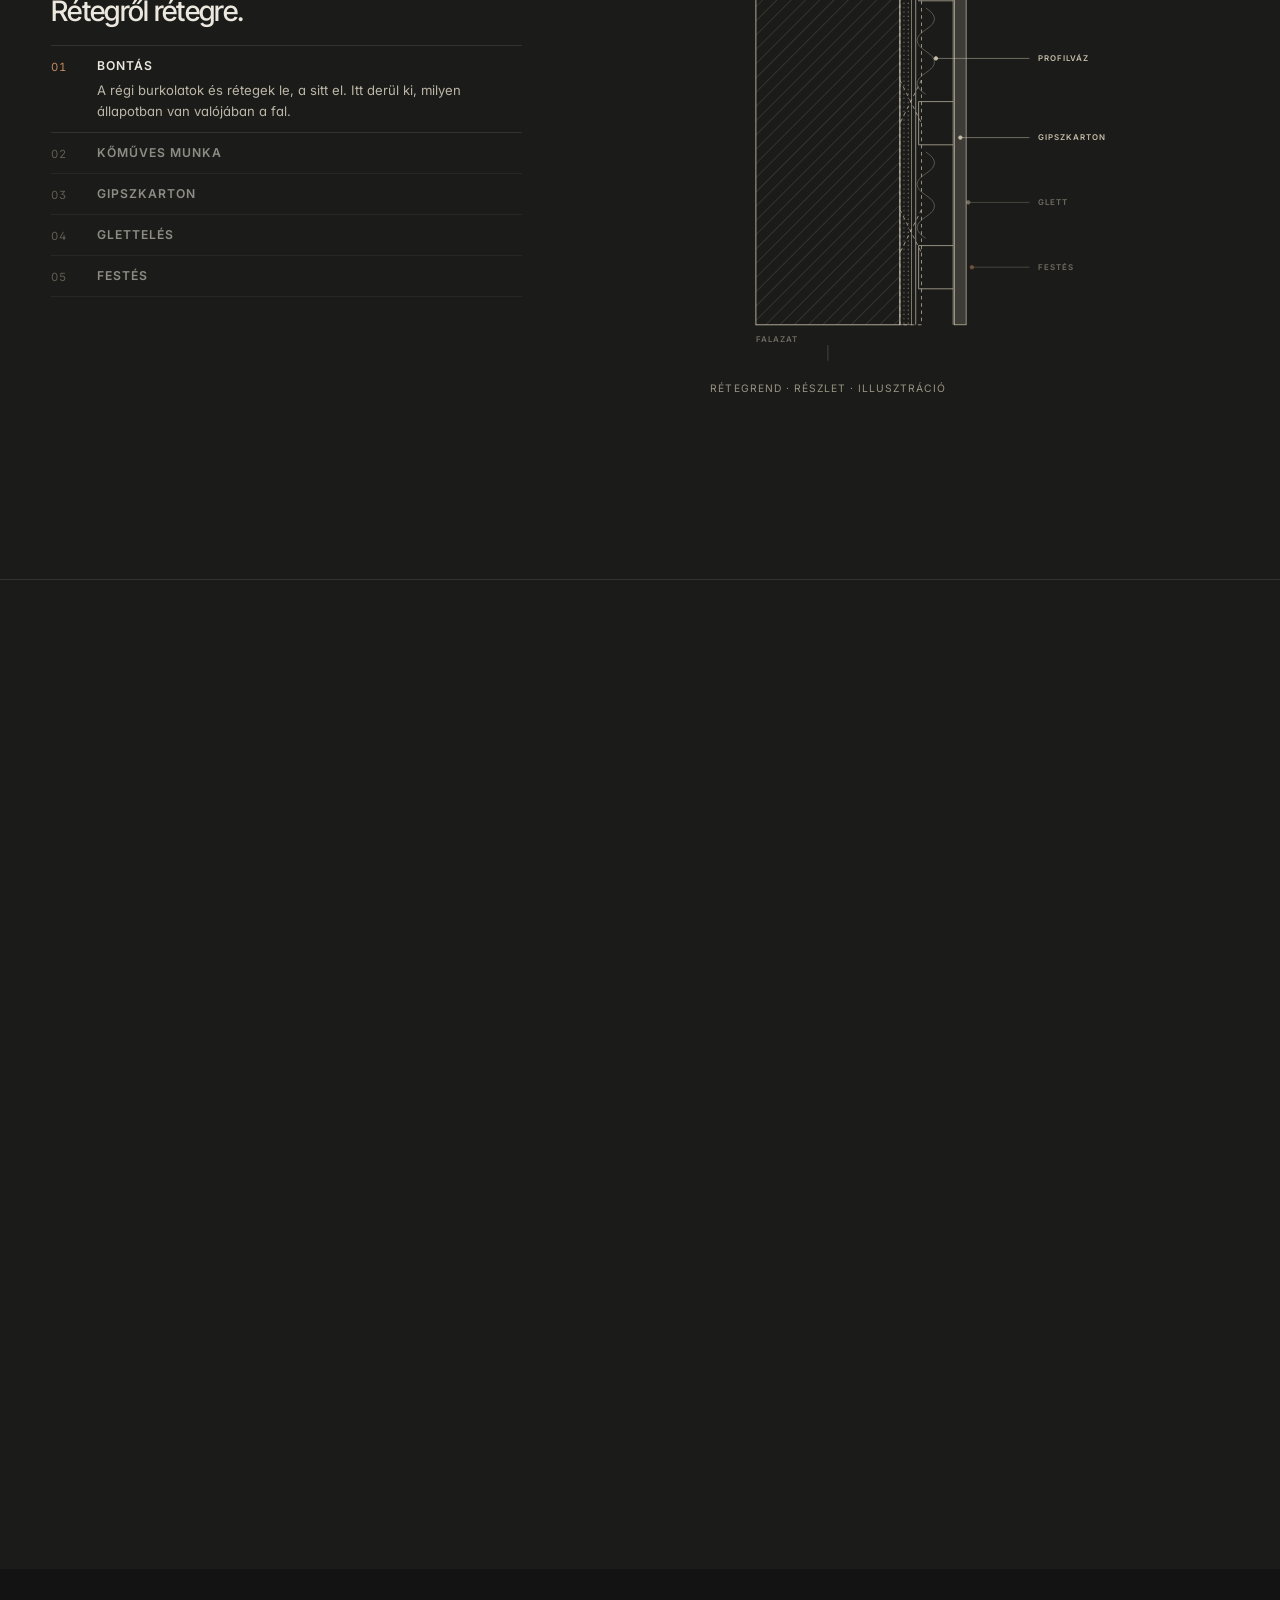
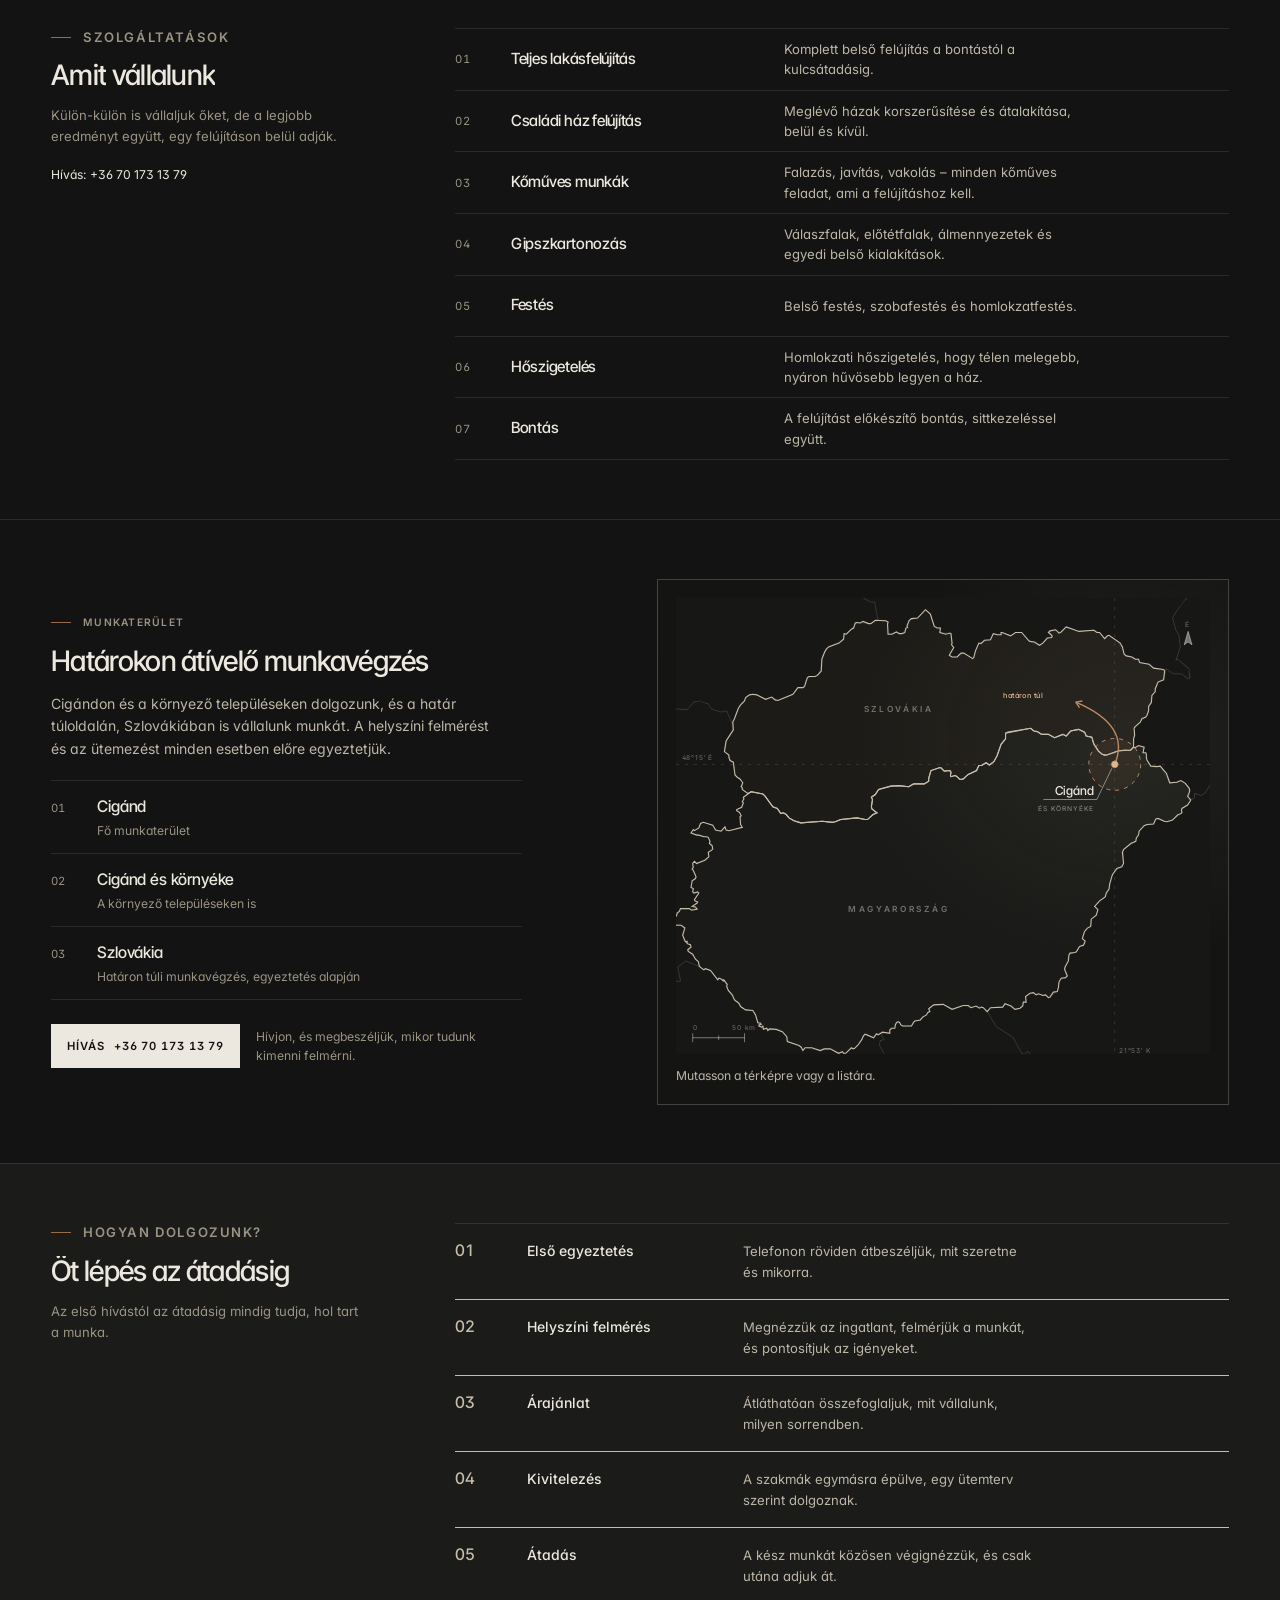
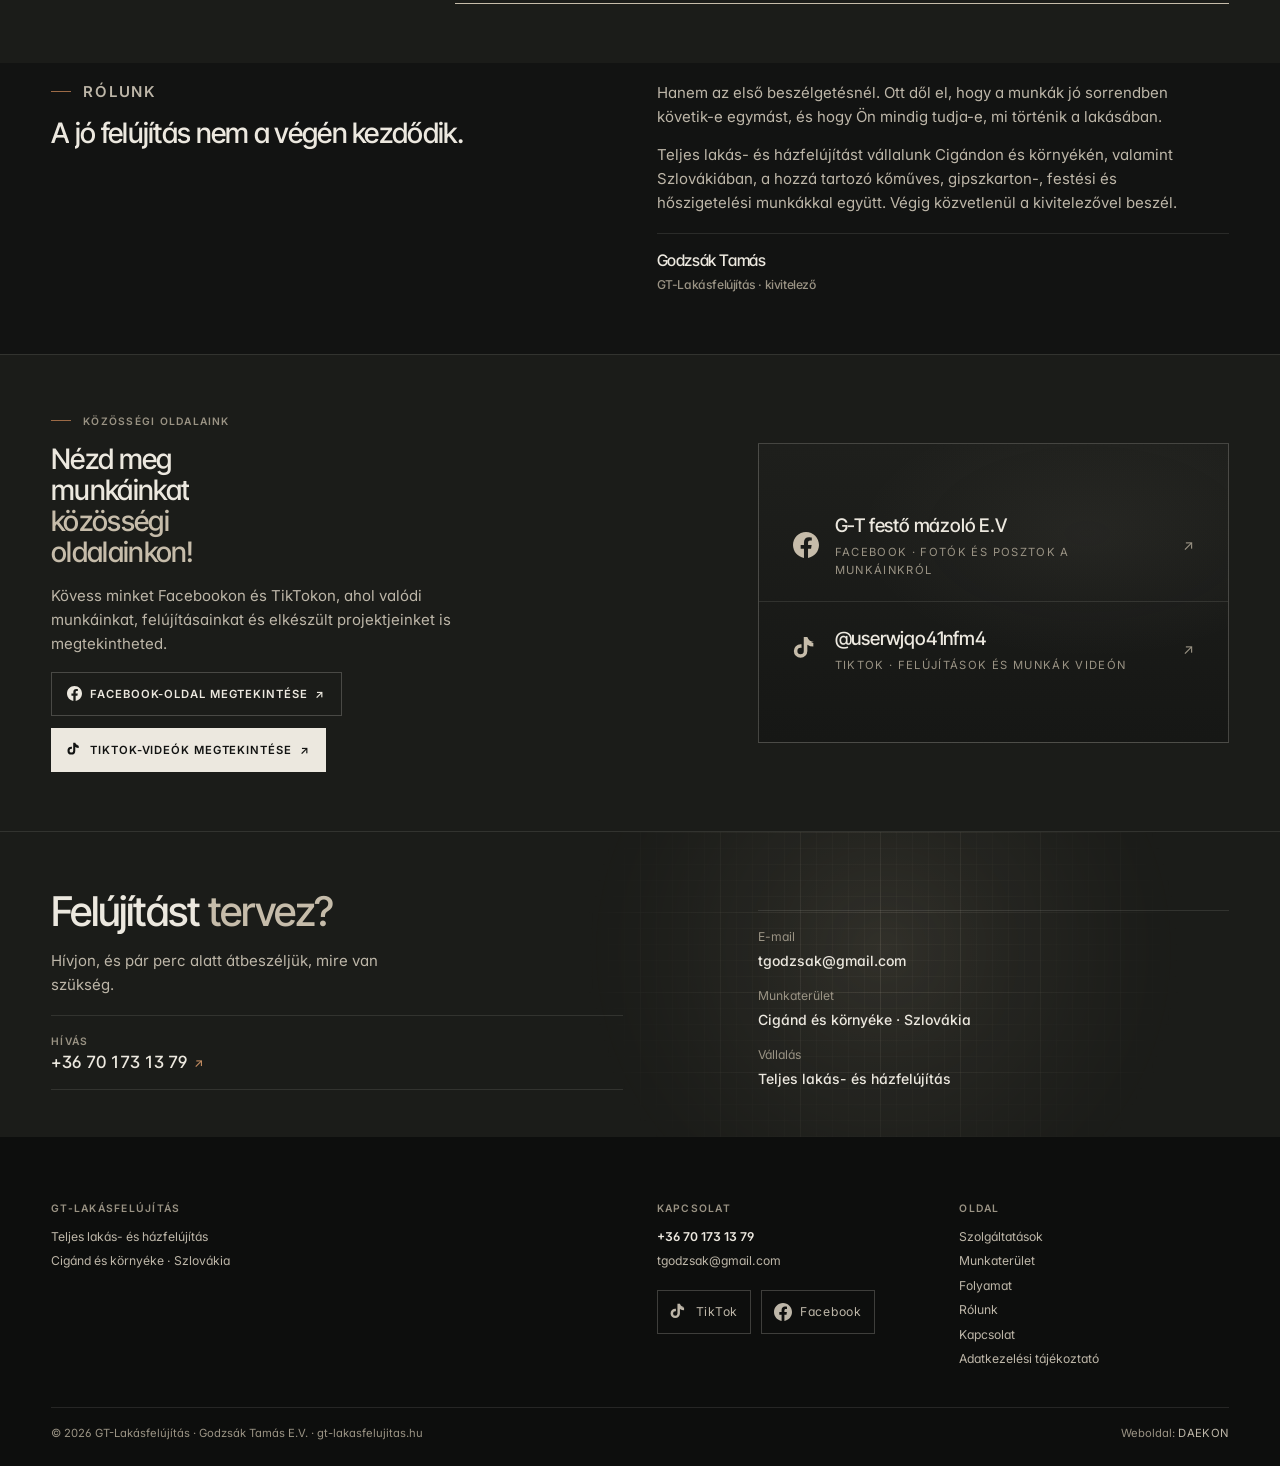
==== commit 04f67bd0: "Facebook beépítése mindenütt, ahol a TikTok szerepel (fejléc, mobilmenü, közösségi blokk, lábléc) - " ====
--- a/index.html
+++ b/index.html
@@ -29,6 +29,10 @@
       "description": "Teljes lakás- és családiház-felújítás, kőműves, gipszkarton-, festési és hőszigetelési munkák Cigándon és környékén, valamint Szlovákiában.",
       "telephone": "+36 70 173 1379",
       "email": "tgodzsak@gmail.com",
+      "sameAs": [
+        "https://www.facebook.com/profile.php?id=100083327515478",
+        "https://www.tiktok.com/@userwjqo41nfm4"
+      ],
       "areaServed": [
         { "@type": "City", "name": "Cigánd" },
         { "@type": "Place", "name": "Cigánd és környéke" },
@@ -591,6 +595,12 @@
 .f-b strong{font-weight:600;color:var(--fg)}
 .f-soc{margin-top:6px;width:auto;min-height:36px;height:36px;padding:0 12px;gap:8px;justify-content:flex-start;width:fit-content}
 .f-soc span{font-size:.8125rem;letter-spacing:.06em}
+.f-soc + .f-soc{margin-top:8px}
+@media (min-width:768px){
+  .f-b .soc-link.f-soc{display:inline-flex}
+  .f-b .f-soc{margin-top:6px}
+  .f-soc-wrap{display:flex;gap:10px;flex-wrap:wrap;margin-top:8px}
+}
 .ftr-mark span{color:var(--fg-2)}
 .ftr-base a{font-weight:400;letter-spacing:.04em;color:var(--fg-2)}
 
@@ -942,6 +952,23 @@
 .soc-link:hover svg{transform:translateY(-2px)}
 .soc-link:focus-visible{outline:2px solid var(--bronze-l);outline-offset:3px}
 .hdr .soc-link{order:2;min-height:38px;width:38px}
+.hdr .soc-link + .soc-link{margin-left:-12px}
+
+/* Közösségi blokk: két platform együtt */
+.tt-btns{display:flex;flex-wrap:wrap;gap:12px}
+.tt-btns .tt-btn{width:fit-content}
+.tt-plats{width:100%;display:flex;flex-direction:column}
+.tt-plat{display:flex;align-items:center;gap:16px;padding:22px clamp(20px,3vw,34px);color:var(--fg);text-decoration:none;transition:background .4s var(--ease)}
+.tt-plat + .tt-plat{border-top:1px solid var(--line)}
+.tt-plat svg{color:var(--sand);flex:none;transition:transform .4s var(--ease)}
+.tt-plat-t{display:flex;flex-direction:column;gap:2px;min-width:0}
+.tt-plat-t b{font-family:var(--f-serif);font-weight:500;font-size:clamp(1.05rem,1.5vw,1.25rem);letter-spacing:-.01em;white-space:nowrap;overflow:hidden;text-overflow:ellipsis}
+.tt-plat-t small{font-family:var(--f-ui);font-size:.75rem;letter-spacing:.12em;text-transform:uppercase;color:var(--muted)}
+.tt-plat-ar{margin-left:auto;color:var(--muted);transition:transform .4s var(--ease),color .3s}
+.tt-plat:hover{background:rgba(198,188,170,.045)}
+.tt-plat:hover svg{transform:translateY(-2px)}
+.tt-plat:hover .tt-plat-ar{color:var(--sand);transform:translate(2px,-2px)}
+.tt-plat:focus-visible{outline:2px solid var(--bronze-l);outline-offset:-2px}
 
 /* Mobilmenü social-sor */
 .mm-social{display:flex;align-items:center;gap:12px;margin-top:8px;padding-block:14px;border-top:1px solid var(--line);min-height:48px;font-size:1.0625rem;font-weight:500;letter-spacing:-.01em;color:var(--fg)!important}
@@ -963,11 +990,7 @@
 .tt-visual::after{content:"";position:absolute;left:0;right:0;bottom:0;height:1px;background:var(--sand);opacity:.45;transform:scaleX(0);transform-origin:right;transition:transform .7s var(--ease)}
 .tt-visual:hover{border-color:var(--fg);transform:translateY(-3px)}
 .tt-visual:hover::before,.tt-visual:hover::after{transform:scaleX(1)}
-.tt-note{display:flex;flex-direction:column;align-items:center;gap:8px;text-align:center;padding:28px;color:var(--fg);transition:transform .5s var(--ease)}
-.tt-note svg{color:var(--sand);margin-bottom:4px}
-.tt-note b{font-family:var(--f-serif);font-weight:500;font-size:clamp(1.25rem,1.8vw,1.5rem);letter-spacing:-.01em}
-.tt-note small{font-family:var(--f-ui);font-size:.75rem;letter-spacing:.14em;text-transform:uppercase;color:var(--muted)}
-.tt-visual:hover .tt-note{transform:translateY(-3px)}
+.tt-visual .tt-plats{max-width:640px}
 html.js .tt-cta .tt-copy,html.js .tt-visual{opacity:.001;transform:translateY(16px);transition:opacity .9s var(--ease),transform .9s var(--ease)}
 html.js .tt-cta.in .tt-copy,html.js .tt-cta.in .tt-visual{opacity:1;transform:none}
 @media (min-width:1024px) and (max-width:1180px){
@@ -982,13 +1005,14 @@
   .tt-cta{padding-block:calc(var(--sec)*.85)}
   .tt-grid{gap:26px}
   .tt-visual{min-height:170px;order:-1}
-  .tt-note{padding:20px}
-  .tt-btn{width:100%;justify-content:center}
+  .tt-plat{padding:16px 20px}
+  .tt-btns{width:100%;flex-direction:column;align-items:stretch}
+  .tt-btns .tt-btn{width:100%;justify-content:center}
   .hdr .soc-link{order:0;margin-right:14px;width:42px;height:42px;min-height:42px}
 }
 @media (prefers-reduced-motion:reduce){
   .tt-visual:hover{transform:none}
-  .tt-visual:hover .tt-note{transform:none}
+  .tt-visual:hover{transform:none}
 }
 
 /* Képszalag hover */
@@ -1102,6 +1126,9 @@
       <a class="tlink" href="#kapcsolat">Kapcsolat</a>
     </nav>
     <a class="btn btn--line hdr-cta" href="tel:+36701731379">Hívás <span class="num">+36 70 173 13 79</span></a>
+    <a class="soc-link" href="https://www.facebook.com/profile.php?id=100083327515478" target="_blank" rel="noopener" aria-label="GT-Lakásfelújítás Facebook-oldala" title="Facebook">
+      <svg viewBox="0 0 24 24" width="17" height="17" fill="currentColor" aria-hidden="true" focusable="false"><path d="M24 12.073c0-6.627-5.373-12-12-12s-12 5.373-12 12c0 5.99 4.388 10.954 10.125 11.854v-8.385H7.078v-3.47h3.047V9.43c0-3.007 1.792-4.669 4.533-4.669 1.312 0 2.686.235 2.686.235v2.953H15.83c-1.491 0-1.956.925-1.956 1.874v2.25h3.328l-.532 3.47h-2.796v8.385C19.612 23.027 24 18.062 24 12.073z"/></svg>
+    </a>
     <a class="soc-link" href="https://www.tiktok.com/@userwjqo41nfm4" target="_blank" rel="noopener" aria-label="GT-Lakásfelújítás TikTok-profilja" title="TikTok">
       <svg viewBox="0 0 24 24" width="17" height="17" fill="currentColor" aria-hidden="true" focusable="false"><path d="M19.32 5.56a6.2 6.2 0 0 1-3.68-1.2 6.2 6.2 0 0 1-2.4-3.36h-3.3v12.9a2.94 2.94 0 1 1-2.94-2.94c.3 0 .6.05.88.14V7.7a6.3 6.3 0 0 0-.88-.06 6.24 6.24 0 1 0 6.24 6.24V8.01a9.5 9.5 0 0 0 5.53 1.76V6.47l-.45-.91a6.2 6.2 0 0 1-.05.02z"/></svg>
     </a>
@@ -1124,6 +1151,10 @@
     <a class="mm-social" href="https://www.tiktok.com/@userwjqo41nfm4" target="_blank" rel="noopener" aria-label="TikTok">
       <svg viewBox="0 0 24 24" width="20" height="20" fill="currentColor" aria-hidden="true" focusable="false"><path d="M19.32 5.56a6.2 6.2 0 0 1-3.68-1.2 6.2 6.2 0 0 1-2.4-3.36h-3.3v12.9a2.94 2.94 0 1 1-2.94-2.94c.3 0 .6.05.88.14V7.7a6.3 6.3 0 0 0-.88-.06 6.24 6.24 0 1 0 6.24 6.24V8.01a9.5 9.5 0 0 0 5.53 1.76V6.47c-.86-.25-1.64-.62-2.33-1.1z"/></svg>
       <span>TikTok — @userwjqo41nfm4</span>
+    </a>
+    <a class="mm-social" href="https://www.facebook.com/profile.php?id=100083327515478" target="_blank" rel="noopener" aria-label="Facebook">
+      <svg viewBox="0 0 24 24" width="20" height="20" fill="currentColor" aria-hidden="true" focusable="false"><path d="M24 12.073c0-6.627-5.373-12-12-12s-12 5.373-12 12c0 5.99 4.388 10.954 10.125 11.854v-8.385H7.078v-3.47h3.047V9.43c0-3.007 1.792-4.669 4.533-4.669 1.312 0 2.686.235 2.686.235v2.953H15.83c-1.491 0-1.956.925-1.956 1.874v2.25h3.328l-.532 3.47h-2.796v8.385C19.612 23.027 24 18.062 24 12.073z"/></svg>
+      <span>Facebook — G-T festő mázoló E.V</span>
     </a>
   </div>
 </div>
@@ -1371,25 +1402,38 @@
     <div class="wrap"><p class="strip-hint only-m">Lapozzon oldalra →</p></div>
   </section>
 
-  <!-- TIKTOK AJÁNLÓ -->
+  <!-- KÖZÖSSÉGI OLDALAINK -->
   <section class="tt-cta" id="tiktok" aria-labelledby="tt-h">
     <div class="wrap tt-grid">
       <div class="tt-copy">
-        <p class="label kick">Munkáink videón</p>
-        <h2 id="tt-h" class="h2">Nézd meg munkáinkat <span class="it">videón is!</span></h2>
-        <p class="tt-lede">Valódi felújítások, munkafolyamatok és elkészült projektek a TikTok-oldalunkon.</p>
-        <a class="btn btn--fill tt-btn" href="https://www.tiktok.com/@userwjqo41nfm4" target="_blank" rel="noopener">
-          <svg viewBox="0 0 24 24" width="16" height="16" fill="currentColor" aria-hidden="true" focusable="false"><path d="M19.32 5.56c-1.4-.3-2.66-1-3.68-1.2a6.2 6.2 0 0 1-2.4-3.36h-3.3v12.9a2.94 2.94 0 1 1-2.94-2.94c.3 0 .6.05.88.14V7.7a6.3 6.3 0 0 0-.88-.06 6.24 6.24 0 1 0 6.24 6.24V8.01a9.5 9.5 0 0 0 5.53 1.76V6.47c-.86-.25-1.64-.62-2.33-1.1z"/></svg>
-          Munkáink megtekintése TikTokon <span class="ar">↗</span>
-        </a>
+        <p class="label kick">Közösségi oldalaink</p>
+        <h2 id="tt-h" class="h2">Nézd meg munkáinkat <span class="it">közösségi oldalainkon!</span></h2>
+        <p class="tt-lede">Kövess minket Facebookon és TikTokon, ahol valódi munkáinkat, felújításainkat és elkészült projektjeinket is megtekintheted.</p>
+        <div class="tt-btns">
+          <a class="btn btn--line tt-btn" href="https://www.facebook.com/profile.php?id=100083327515478" target="_blank" rel="noopener">
+            <svg viewBox="0 0 24 24" width="15" height="15" fill="currentColor" aria-hidden="true" focusable="false"><path d="M24 12.073c0-6.627-5.373-12-12-12s-12 5.373-12 12c0 5.99 4.388 10.954 10.125 11.854v-8.385H7.078v-3.47h3.047V9.43c0-3.007 1.792-4.669 4.533-4.669 1.312 0 2.686.235 2.686.235v2.953H15.83c-1.491 0-1.956.925-1.956 1.874v2.25h3.328l-.532 3.47h-2.796v8.385C19.612 23.027 24 18.062 24 12.073z"/></svg>
+            Facebook-oldal megtekintése <span class="ar">↗</span>
+          </a>
+          <a class="btn btn--fill tt-btn" href="https://www.tiktok.com/@userwjqo41nfm4" target="_blank" rel="noopener">
+            <svg viewBox="0 0 24 24" width="15" height="15" fill="currentColor" aria-hidden="true" focusable="false"><path d="M19.32 5.56c-1.4-.3-2.66-1-3.68-1.2a6.2 6.2 0 0 1-2.4-3.36h-3.3v12.9a2.94 2.94 0 1 1-2.94-2.94c.3 0 .6.05.88.14V7.7a6.3 6.3 0 0 0-.88-.06 6.24 6.24 0 1 0 6.24 6.24V8.01a9.5 9.5 0 0 0 5.53 1.76V6.47c-.86-.25-1.64-.62-2.33-1.1z"/></svg>
+            TikTok-videók megtekintése <span class="ar">↗</span>
+          </a>
+        </div>
       </div>
-      <a class="tt-visual" href="https://www.tiktok.com/@userwjqo41nfm4" target="_blank" rel="noopener" aria-label="GT-Lakásfelújítás TikTok-profilja">
-        <span class="tt-note" aria-hidden="true">
-          <svg viewBox="0 0 24 24" width="34" height="34" fill="currentColor" aria-hidden="true" focusable="false"><path d="M19.32 5.56c-1.4-.3-2.66-1-3.68-1.2a6.2 6.2 0 0 1-2.4-3.36h-3.3v12.9a2.94 2.94 0 1 1-2.94-2.94c.3 0 .6.05.88.14V7.7a6.3 6.3 0 0 0-.88-.06 6.24 6.24 0 1 0 6.24 6.24V8.01a9.5 9.5 0 0 0 5.53 1.76V6.47c-.86-.25-1.64-.62-2.33-1.1z"/></svg>
-          <b>@userwjqo41nfm4</b>
-          <small>Valódi munkák · felújítás videón</small>
-        </span>
-      </a>
+      <div class="tt-visual">
+        <div class="tt-plats">
+          <a class="tt-plat" href="https://www.facebook.com/profile.php?id=100083327515478" target="_blank" rel="noopener" aria-label="Facebook-oldalunk megtekintése">
+            <svg viewBox="0 0 24 24" width="26" height="26" fill="currentColor" aria-hidden="true" focusable="false"><path d="M24 12.073c0-6.627-5.373-12-12-12s-12 5.373-12 12c0 5.99 4.388 10.954 10.125 11.854v-8.385H7.078v-3.47h3.047V9.43c0-3.007 1.792-4.669 4.533-4.669 1.312 0 2.686.235 2.686.235v2.953H15.83c-1.491 0-1.956.925-1.956 1.874v2.25h3.328l-.532 3.47h-2.796v8.385C19.612 23.027 24 18.062 24 12.073z"/></svg>
+            <span class="tt-plat-t"><b>G-T festő mázoló E.V</b><small>Facebook · fotók és posztok a munkáinkról</small></span>
+            <span class="tt-plat-ar" aria-hidden="true">↗</span>
+          </a>
+          <a class="tt-plat" href="https://www.tiktok.com/@userwjqo41nfm4" target="_blank" rel="noopener" aria-label="TikTok-videóink megtekintése">
+            <svg viewBox="0 0 24 24" width="26" height="26" fill="currentColor" aria-hidden="true" focusable="false"><path d="M19.32 5.56c-1.4-.3-2.66-1-3.68-1.2a6.2 6.2 0 0 1-2.4-3.36h-3.3v12.9a2.94 2.94 0 1 1-2.94-2.94c.3 0 .6.05.88.14V7.7a6.3 6.3 0 0 0-.88-.06 6.24 6.24 0 1 0 6.24 6.24V8.01a9.5 9.5 0 0 0 5.53 1.76V6.47c-.86-.25-1.64-.62-2.33-1.1z"/></svg>
+            <span class="tt-plat-t"><b>@userwjqo41nfm4</b><small>TikTok · felújítások és munkák videón</small></span>
+            <span class="tt-plat-ar" aria-hidden="true">↗</span>
+          </a>
+        </div>
+      </div>
     </div>
   </section>
 
@@ -1422,10 +1466,16 @@
     <div class="ftr-grid">
       <div class="f-a"><span class="label">GT-Lakásfelújítás</span><span>Teljes lakás- és házfelújítás</span><span>Cigánd és környéke · Szlovákia</span></div>
       <div class="f-b"><span class="label">Kapcsolat</span><a class="tlink" href="tel:+36701731379"><strong>+36 70 173 13 79</strong></a><a class="tlink" href="mailto:tgodzsak@gmail.com">tgodzsak@gmail.com</a>
-        <a class="soc-link f-soc" href="https://www.tiktok.com/@userwjqo41nfm4" target="_blank" rel="noopener" aria-label="GT-Lakásfelújítás TikTok-profilja" title="TikTok">
-          <svg viewBox="0 0 24 24" width="18" height="18" fill="currentColor" aria-hidden="true" focusable="false"><path d="M19.32 5.56c-1.4-.3-2.66-1-3.68-1.2a6.2 6.2 0 0 1-2.4-3.36h-3.3v12.9a2.94 2.94 0 1 1-2.94-2.94c.3 0 .6.05.88.14V7.7a6.3 6.3 0 0 0-.88-.06 6.24 6.24 0 1 0 6.24 6.24V8.01a9.5 9.5 0 0 0 5.53 1.76V6.47c-.86-.25-1.64-.62-2.33-1.1z"/></svg>
-          <span>TikTok</span>
-        </a>
+        <div class="f-soc-wrap">
+          <a class="soc-link f-soc" href="https://www.tiktok.com/@userwjqo41nfm4" target="_blank" rel="noopener" aria-label="GT-Lakásfelújítás TikTok-profilja" title="TikTok">
+            <svg viewBox="0 0 24 24" width="18" height="18" fill="currentColor" aria-hidden="true" focusable="false"><path d="M19.32 5.56c-1.4-.3-2.66-1-3.68-1.2a6.2 6.2 0 0 1-2.4-3.36h-3.3v12.9a2.94 2.94 0 1 1-2.94-2.94c.3 0 .6.05.88.14V7.7a6.3 6.3 0 0 0-.88-.06 6.24 6.24 0 1 0 6.24 6.24V8.01a9.5 9.5 0 0 0 5.53 1.76V6.47c-.86-.25-1.64-.62-2.33-1.1z"/></svg>
+            <span>TikTok</span>
+          </a>
+          <a class="soc-link f-soc" href="https://www.facebook.com/profile.php?id=100083327515478" target="_blank" rel="noopener" aria-label="GT-Lakásfelújítás Facebook-oldala" title="Facebook">
+            <svg viewBox="0 0 24 24" width="18" height="18" fill="currentColor" aria-hidden="true" focusable="false"><path d="M24 12.073c0-6.627-5.373-12-12-12s-12 5.373-12 12c0 5.99 4.388 10.954 10.125 11.854v-8.385H7.078v-3.47h3.047V9.43c0-3.007 1.792-4.669 4.533-4.669 1.312 0 2.686.235 2.686.235v2.953H15.83c-1.491 0-1.956.925-1.956 1.874v2.25h3.328l-.532 3.47h-2.796v8.385C19.612 23.027 24 18.062 24 12.073z"/></svg>
+            <span>Facebook</span>
+          </a>
+        </div>
       </div>
       <div class="f-c"><span class="label">Oldal</span>
         <ul class="f-nav"><li><a class="tlink" href="#munkaink">Munkáink</a></li><li><a class="tlink" href="#szolgaltatasok">Szolgáltatások</a></li><li><a class="tlink" href="#terulet">Munkaterület</a></li><li><a class="tlink" href="#folyamat">Folyamat</a></li><li><a class="tlink" href="#rolunk">Rólunk</a></li><li><a class="tlink" href="#kapcsolat">Kapcsolat</a></li><li><a class="tlink" href="adatkezeles.html">Adatkezelési tájékoztató</a></li></ul>
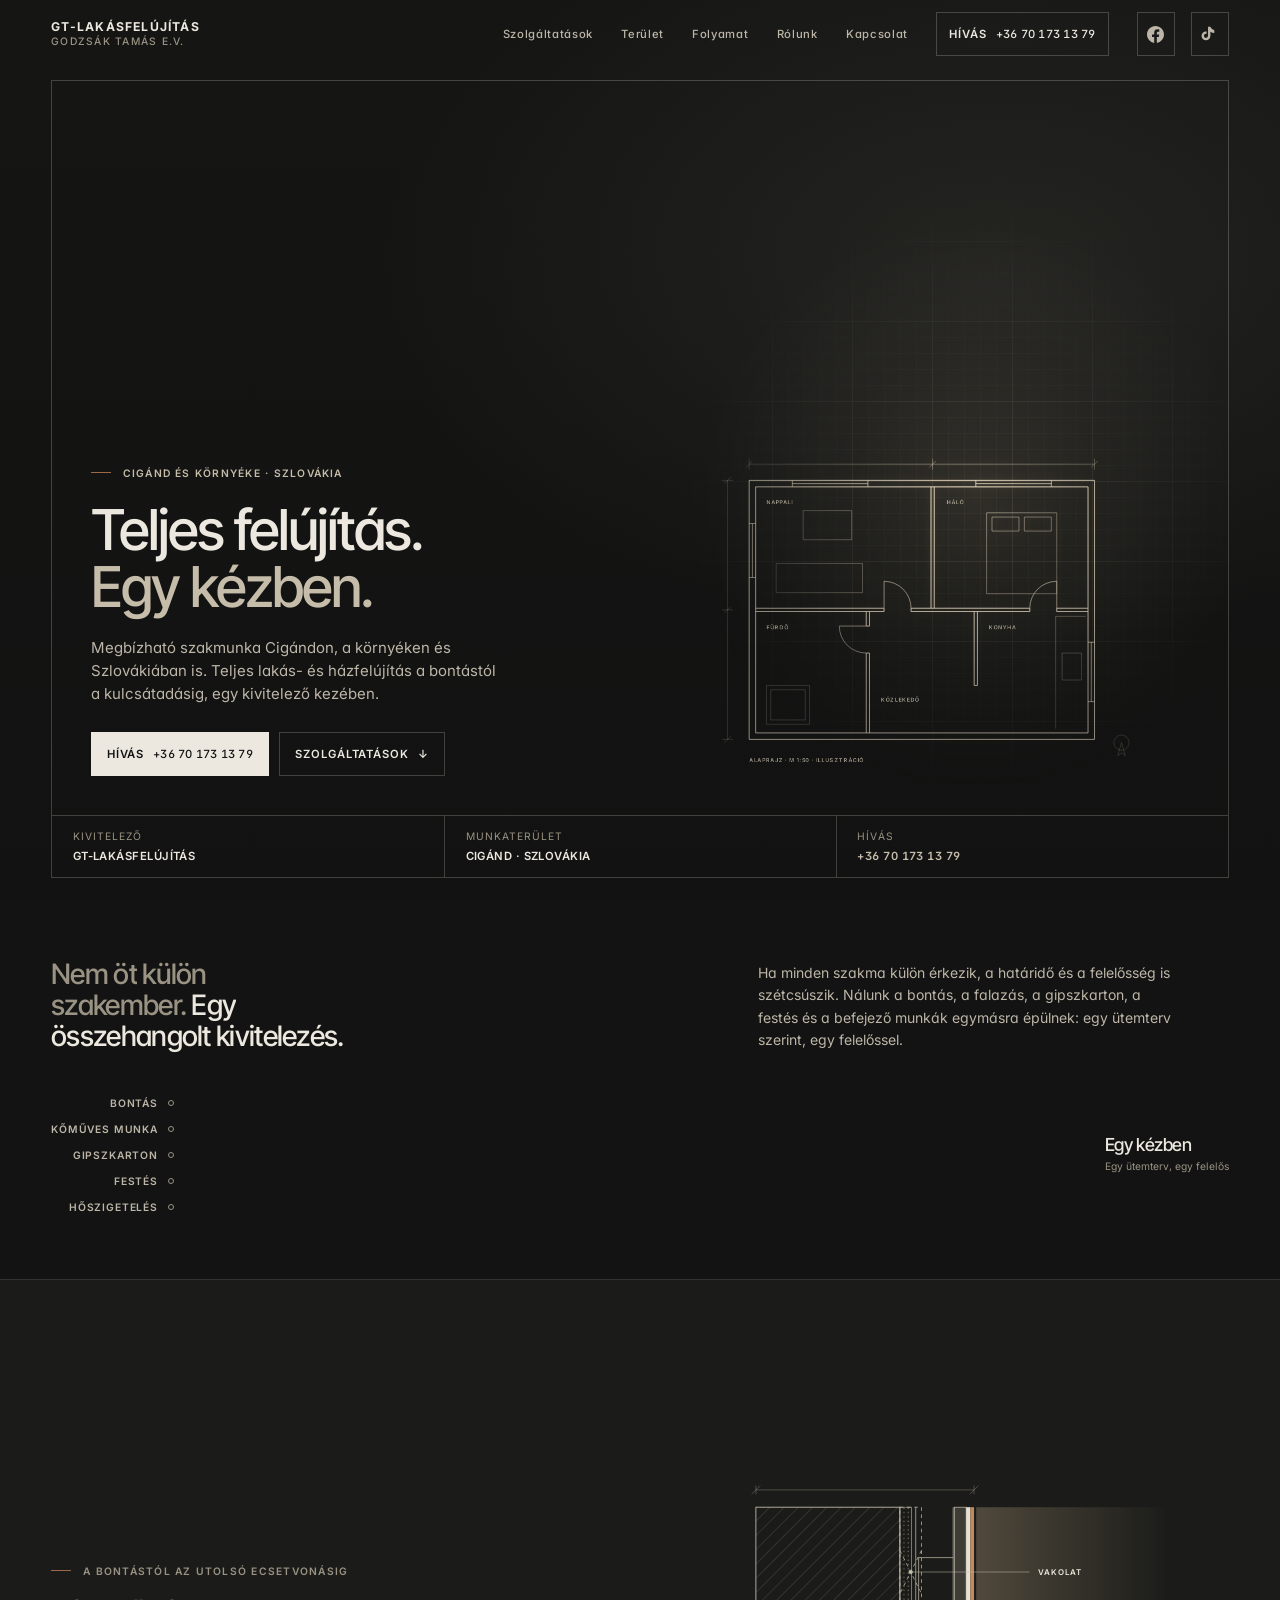
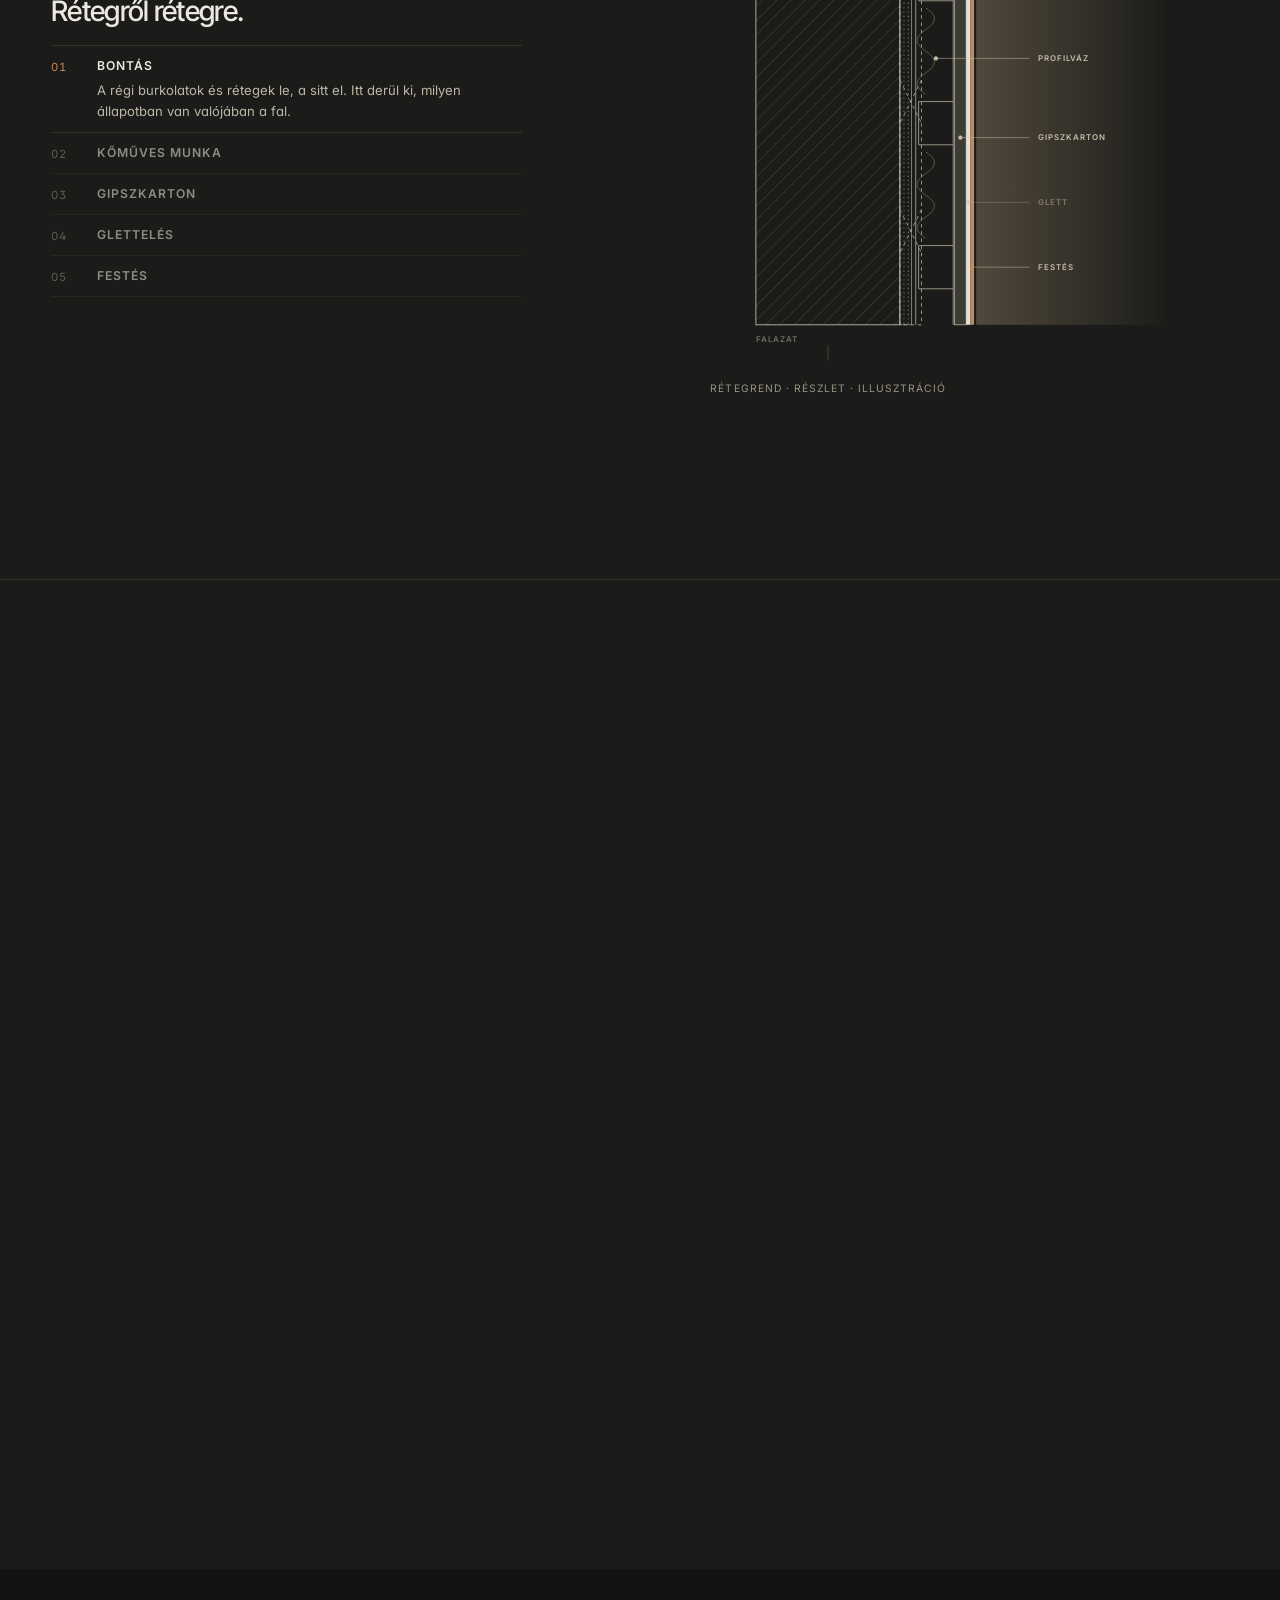
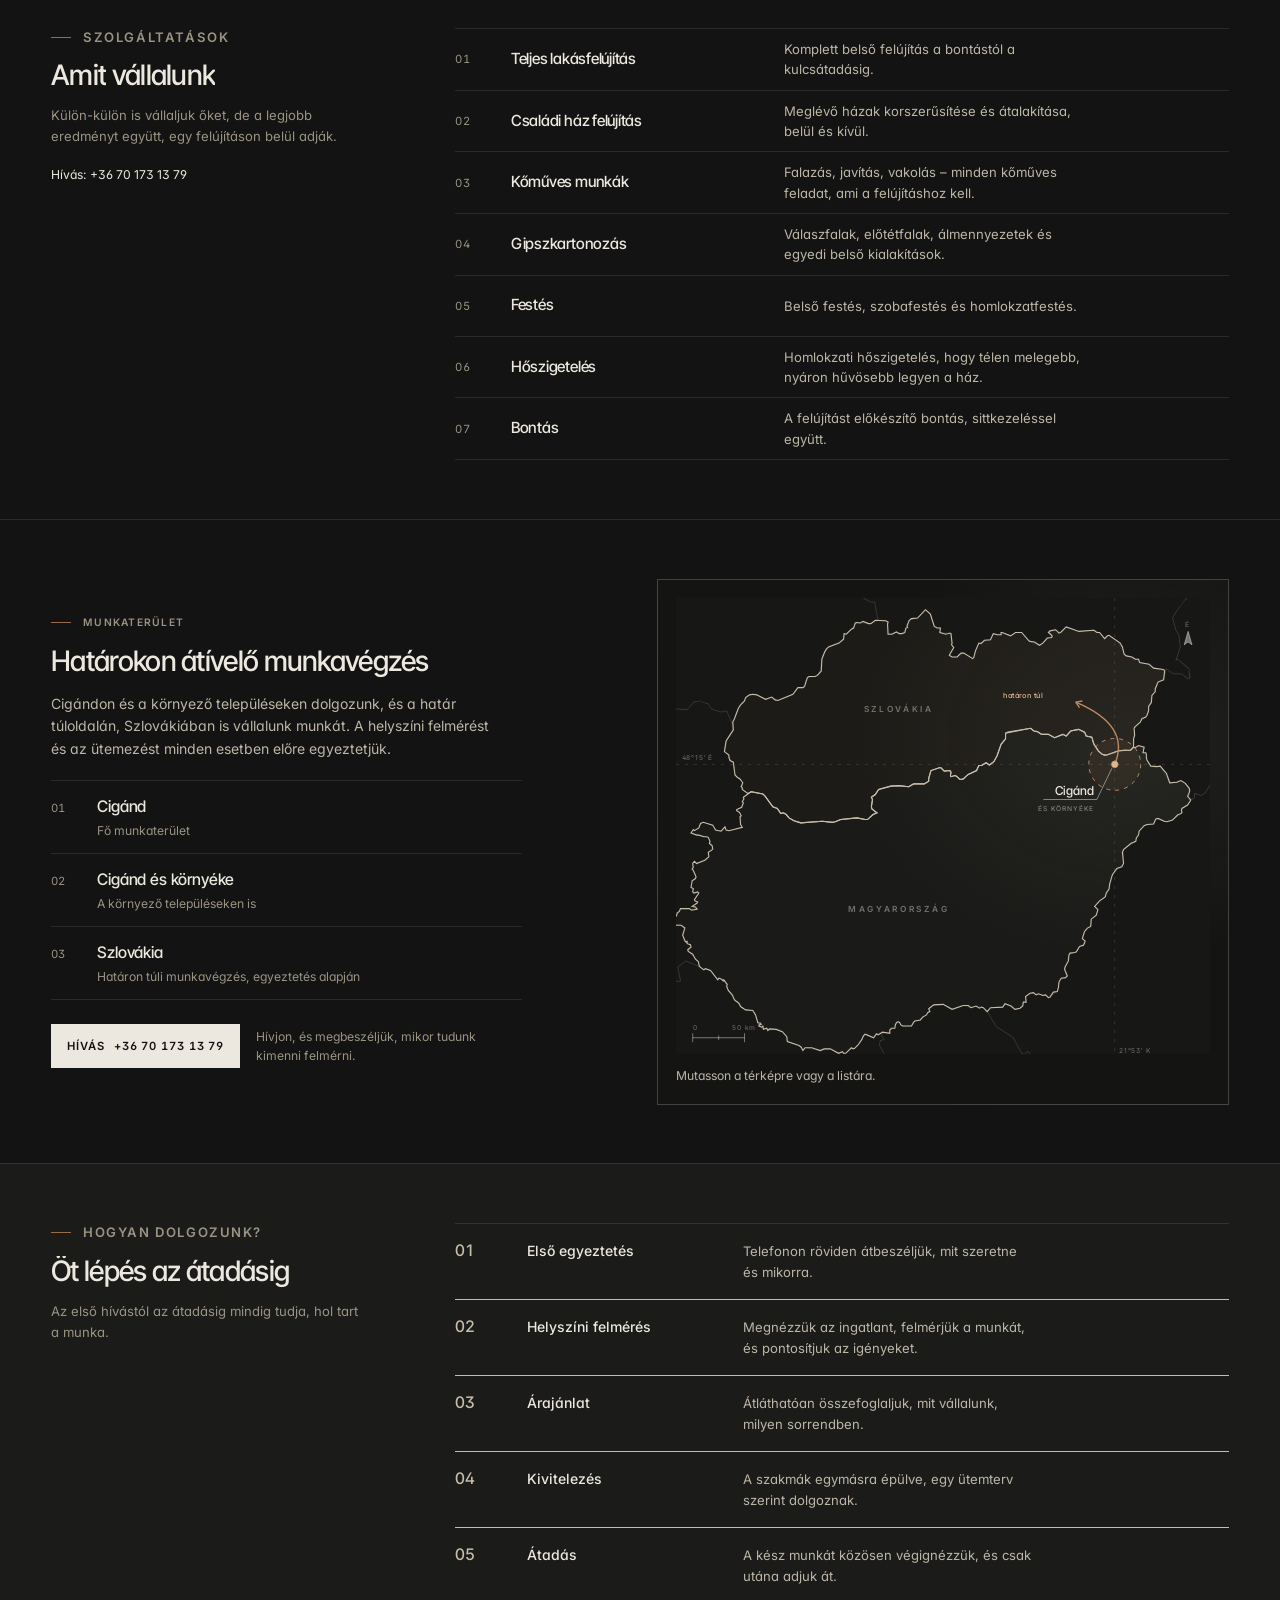
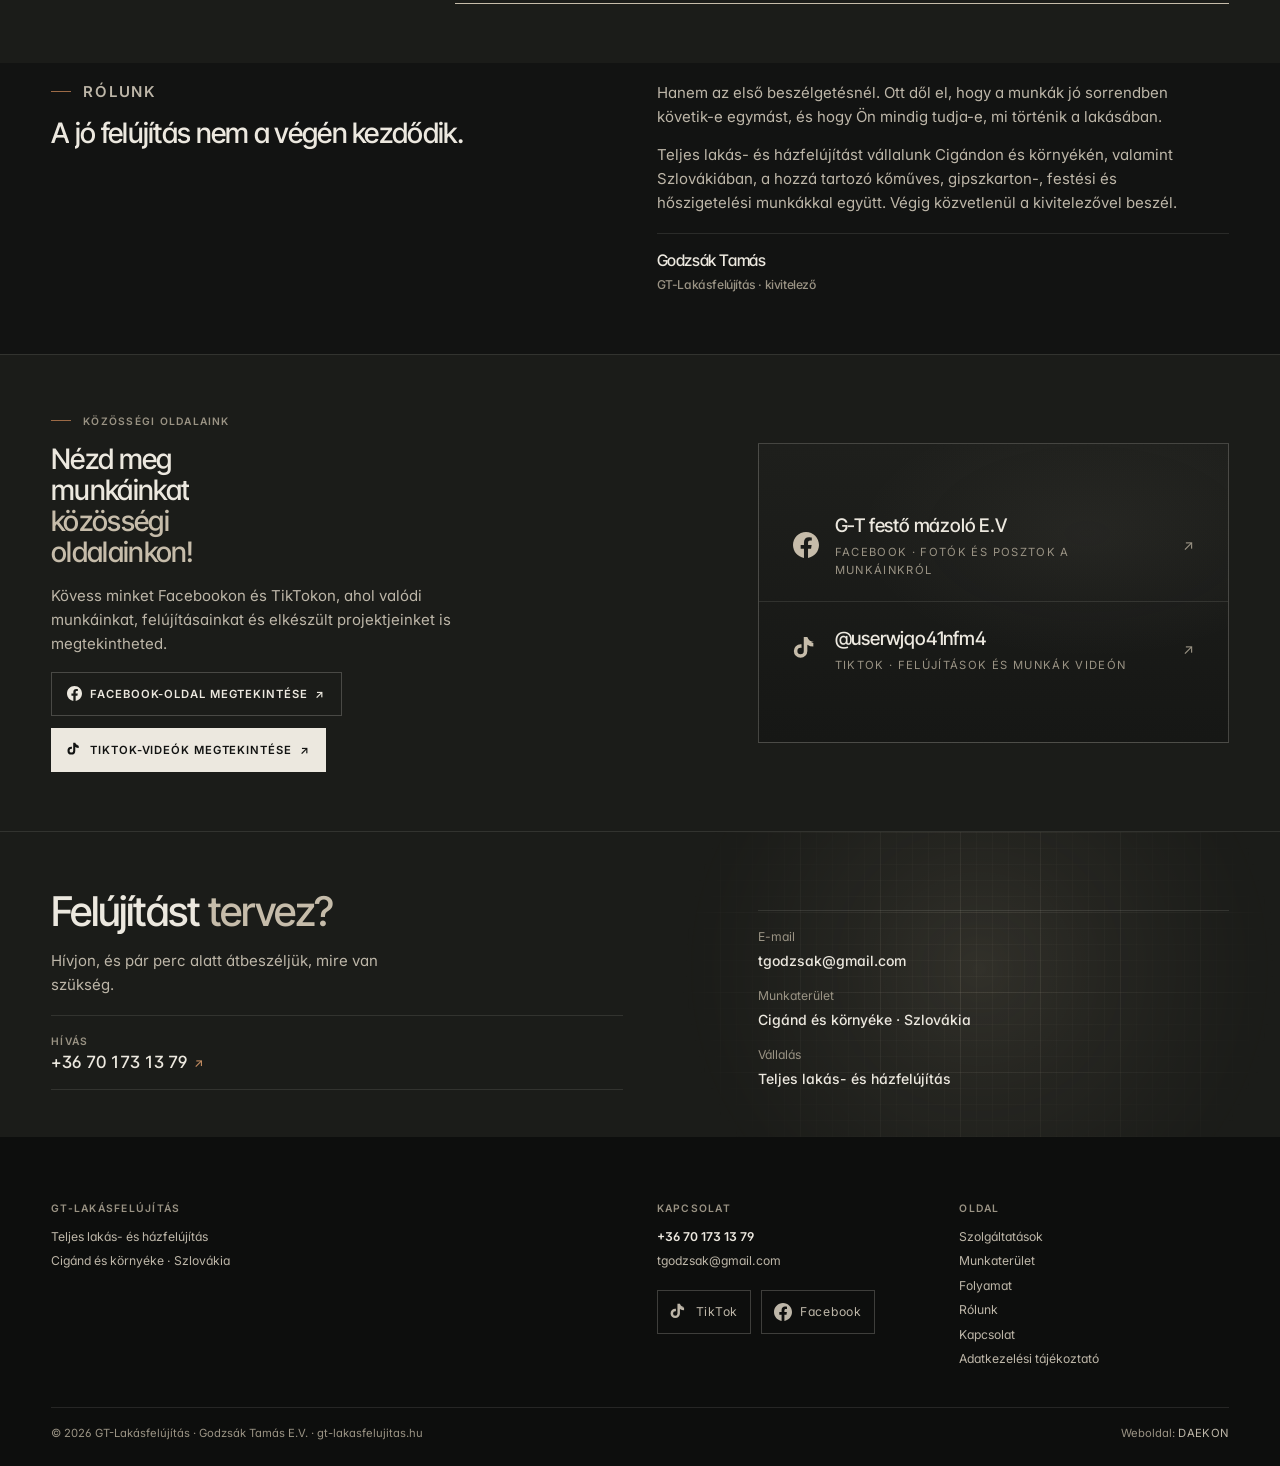
==== commit dcd16a7b: "Kritikus javítás: a Facebook-hivatkozás rossz, véletlen fiókra mutatott Az ügyfél hivatalos oldalána" ====
--- a/index.html
+++ b/index.html
@@ -30,7 +30,7 @@
       "telephone": "+36 70 173 1379",
       "email": "tgodzsak@gmail.com",
       "sameAs": [
-        "https://www.facebook.com/profile.php?id=100083327515478",
+        "https://www.facebook.com/people/G-T-fest%C5%91-m%C3%A1zol%C3%B3-EV/100093620565934/",
         "https://www.tiktok.com/@userwjqo41nfm4"
       ],
       "areaServed": [
@@ -1126,7 +1126,7 @@
       <a class="tlink" href="#kapcsolat">Kapcsolat</a>
     </nav>
     <a class="btn btn--line hdr-cta" href="tel:+36701731379">Hívás <span class="num">+36 70 173 13 79</span></a>
-    <a class="soc-link" href="https://www.facebook.com/profile.php?id=100083327515478" target="_blank" rel="noopener" aria-label="GT-Lakásfelújítás Facebook-oldala" title="Facebook">
+    <a class="soc-link" href="https://www.facebook.com/people/G-T-fest%C5%91-m%C3%A1zol%C3%B3-EV/100093620565934/" target="_blank" rel="noopener" aria-label="GT-Lakásfelújítás Facebook-oldala" title="Facebook">
       <svg viewBox="0 0 24 24" width="17" height="17" fill="currentColor" aria-hidden="true" focusable="false"><path d="M24 12.073c0-6.627-5.373-12-12-12s-12 5.373-12 12c0 5.99 4.388 10.954 10.125 11.854v-8.385H7.078v-3.47h3.047V9.43c0-3.007 1.792-4.669 4.533-4.669 1.312 0 2.686.235 2.686.235v2.953H15.83c-1.491 0-1.956.925-1.956 1.874v2.25h3.328l-.532 3.47h-2.796v8.385C19.612 23.027 24 18.062 24 12.073z"/></svg>
     </a>
     <a class="soc-link" href="https://www.tiktok.com/@userwjqo41nfm4" target="_blank" rel="noopener" aria-label="GT-Lakásfelújítás TikTok-profilja" title="TikTok">
@@ -1152,7 +1152,7 @@
       <svg viewBox="0 0 24 24" width="20" height="20" fill="currentColor" aria-hidden="true" focusable="false"><path d="M19.32 5.56a6.2 6.2 0 0 1-3.68-1.2 6.2 6.2 0 0 1-2.4-3.36h-3.3v12.9a2.94 2.94 0 1 1-2.94-2.94c.3 0 .6.05.88.14V7.7a6.3 6.3 0 0 0-.88-.06 6.24 6.24 0 1 0 6.24 6.24V8.01a9.5 9.5 0 0 0 5.53 1.76V6.47c-.86-.25-1.64-.62-2.33-1.1z"/></svg>
       <span>TikTok — @userwjqo41nfm4</span>
     </a>
-    <a class="mm-social" href="https://www.facebook.com/profile.php?id=100083327515478" target="_blank" rel="noopener" aria-label="Facebook">
+    <a class="mm-social" href="https://www.facebook.com/people/G-T-fest%C5%91-m%C3%A1zol%C3%B3-EV/100093620565934/" target="_blank" rel="noopener" aria-label="Facebook">
       <svg viewBox="0 0 24 24" width="20" height="20" fill="currentColor" aria-hidden="true" focusable="false"><path d="M24 12.073c0-6.627-5.373-12-12-12s-12 5.373-12 12c0 5.99 4.388 10.954 10.125 11.854v-8.385H7.078v-3.47h3.047V9.43c0-3.007 1.792-4.669 4.533-4.669 1.312 0 2.686.235 2.686.235v2.953H15.83c-1.491 0-1.956.925-1.956 1.874v2.25h3.328l-.532 3.47h-2.796v8.385C19.612 23.027 24 18.062 24 12.073z"/></svg>
       <span>Facebook — G-T festő mázoló E.V</span>
     </a>
@@ -1410,7 +1410,7 @@
         <h2 id="tt-h" class="h2">Nézd meg munkáinkat <span class="it">közösségi oldalainkon!</span></h2>
         <p class="tt-lede">Kövess minket Facebookon és TikTokon, ahol valódi munkáinkat, felújításainkat és elkészült projektjeinket is megtekintheted.</p>
         <div class="tt-btns">
-          <a class="btn btn--line tt-btn" href="https://www.facebook.com/profile.php?id=100083327515478" target="_blank" rel="noopener">
+          <a class="btn btn--line tt-btn" href="https://www.facebook.com/people/G-T-fest%C5%91-m%C3%A1zol%C3%B3-EV/100093620565934/" target="_blank" rel="noopener">
             <svg viewBox="0 0 24 24" width="15" height="15" fill="currentColor" aria-hidden="true" focusable="false"><path d="M24 12.073c0-6.627-5.373-12-12-12s-12 5.373-12 12c0 5.99 4.388 10.954 10.125 11.854v-8.385H7.078v-3.47h3.047V9.43c0-3.007 1.792-4.669 4.533-4.669 1.312 0 2.686.235 2.686.235v2.953H15.83c-1.491 0-1.956.925-1.956 1.874v2.25h3.328l-.532 3.47h-2.796v8.385C19.612 23.027 24 18.062 24 12.073z"/></svg>
             Facebook-oldal megtekintése <span class="ar">↗</span>
           </a>
@@ -1422,7 +1422,7 @@
       </div>
       <div class="tt-visual">
         <div class="tt-plats">
-          <a class="tt-plat" href="https://www.facebook.com/profile.php?id=100083327515478" target="_blank" rel="noopener" aria-label="Facebook-oldalunk megtekintése">
+          <a class="tt-plat" href="https://www.facebook.com/people/G-T-fest%C5%91-m%C3%A1zol%C3%B3-EV/100093620565934/" target="_blank" rel="noopener" aria-label="Facebook-oldalunk megtekintése">
             <svg viewBox="0 0 24 24" width="26" height="26" fill="currentColor" aria-hidden="true" focusable="false"><path d="M24 12.073c0-6.627-5.373-12-12-12s-12 5.373-12 12c0 5.99 4.388 10.954 10.125 11.854v-8.385H7.078v-3.47h3.047V9.43c0-3.007 1.792-4.669 4.533-4.669 1.312 0 2.686.235 2.686.235v2.953H15.83c-1.491 0-1.956.925-1.956 1.874v2.25h3.328l-.532 3.47h-2.796v8.385C19.612 23.027 24 18.062 24 12.073z"/></svg>
             <span class="tt-plat-t"><b>G-T festő mázoló E.V</b><small>Facebook · fotók és posztok a munkáinkról</small></span>
             <span class="tt-plat-ar" aria-hidden="true">↗</span>
@@ -1471,7 +1471,7 @@
             <svg viewBox="0 0 24 24" width="18" height="18" fill="currentColor" aria-hidden="true" focusable="false"><path d="M19.32 5.56c-1.4-.3-2.66-1-3.68-1.2a6.2 6.2 0 0 1-2.4-3.36h-3.3v12.9a2.94 2.94 0 1 1-2.94-2.94c.3 0 .6.05.88.14V7.7a6.3 6.3 0 0 0-.88-.06 6.24 6.24 0 1 0 6.24 6.24V8.01a9.5 9.5 0 0 0 5.53 1.76V6.47c-.86-.25-1.64-.62-2.33-1.1z"/></svg>
             <span>TikTok</span>
           </a>
-          <a class="soc-link f-soc" href="https://www.facebook.com/profile.php?id=100083327515478" target="_blank" rel="noopener" aria-label="GT-Lakásfelújítás Facebook-oldala" title="Facebook">
+          <a class="soc-link f-soc" href="https://www.facebook.com/people/G-T-fest%C5%91-m%C3%A1zol%C3%B3-EV/100093620565934/" target="_blank" rel="noopener" aria-label="GT-Lakásfelújítás Facebook-oldala" title="Facebook">
             <svg viewBox="0 0 24 24" width="18" height="18" fill="currentColor" aria-hidden="true" focusable="false"><path d="M24 12.073c0-6.627-5.373-12-12-12s-12 5.373-12 12c0 5.99 4.388 10.954 10.125 11.854v-8.385H7.078v-3.47h3.047V9.43c0-3.007 1.792-4.669 4.533-4.669 1.312 0 2.686.235 2.686.235v2.953H15.83c-1.491 0-1.956.925-1.956 1.874v2.25h3.328l-.532 3.47h-2.796v8.385C19.612 23.027 24 18.062 24 12.073z"/></svg>
             <span>Facebook</span>
           </a>
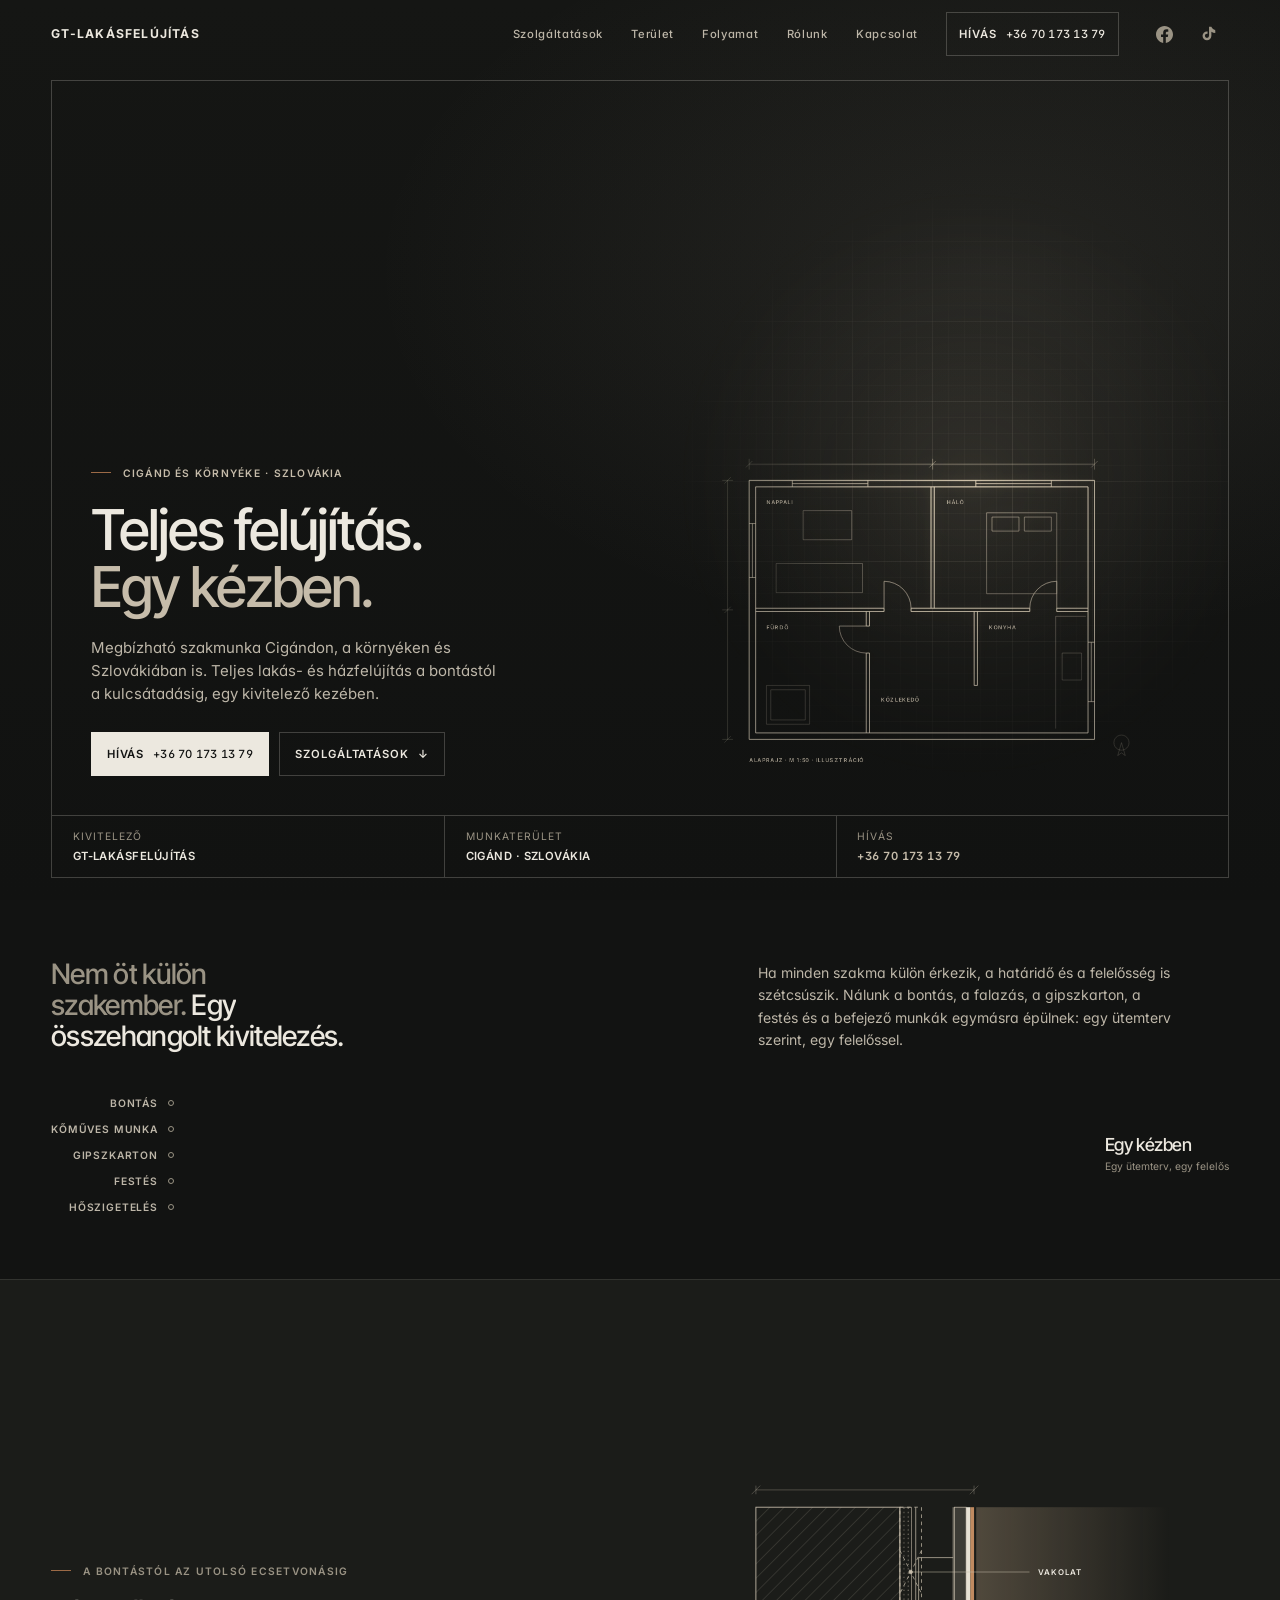
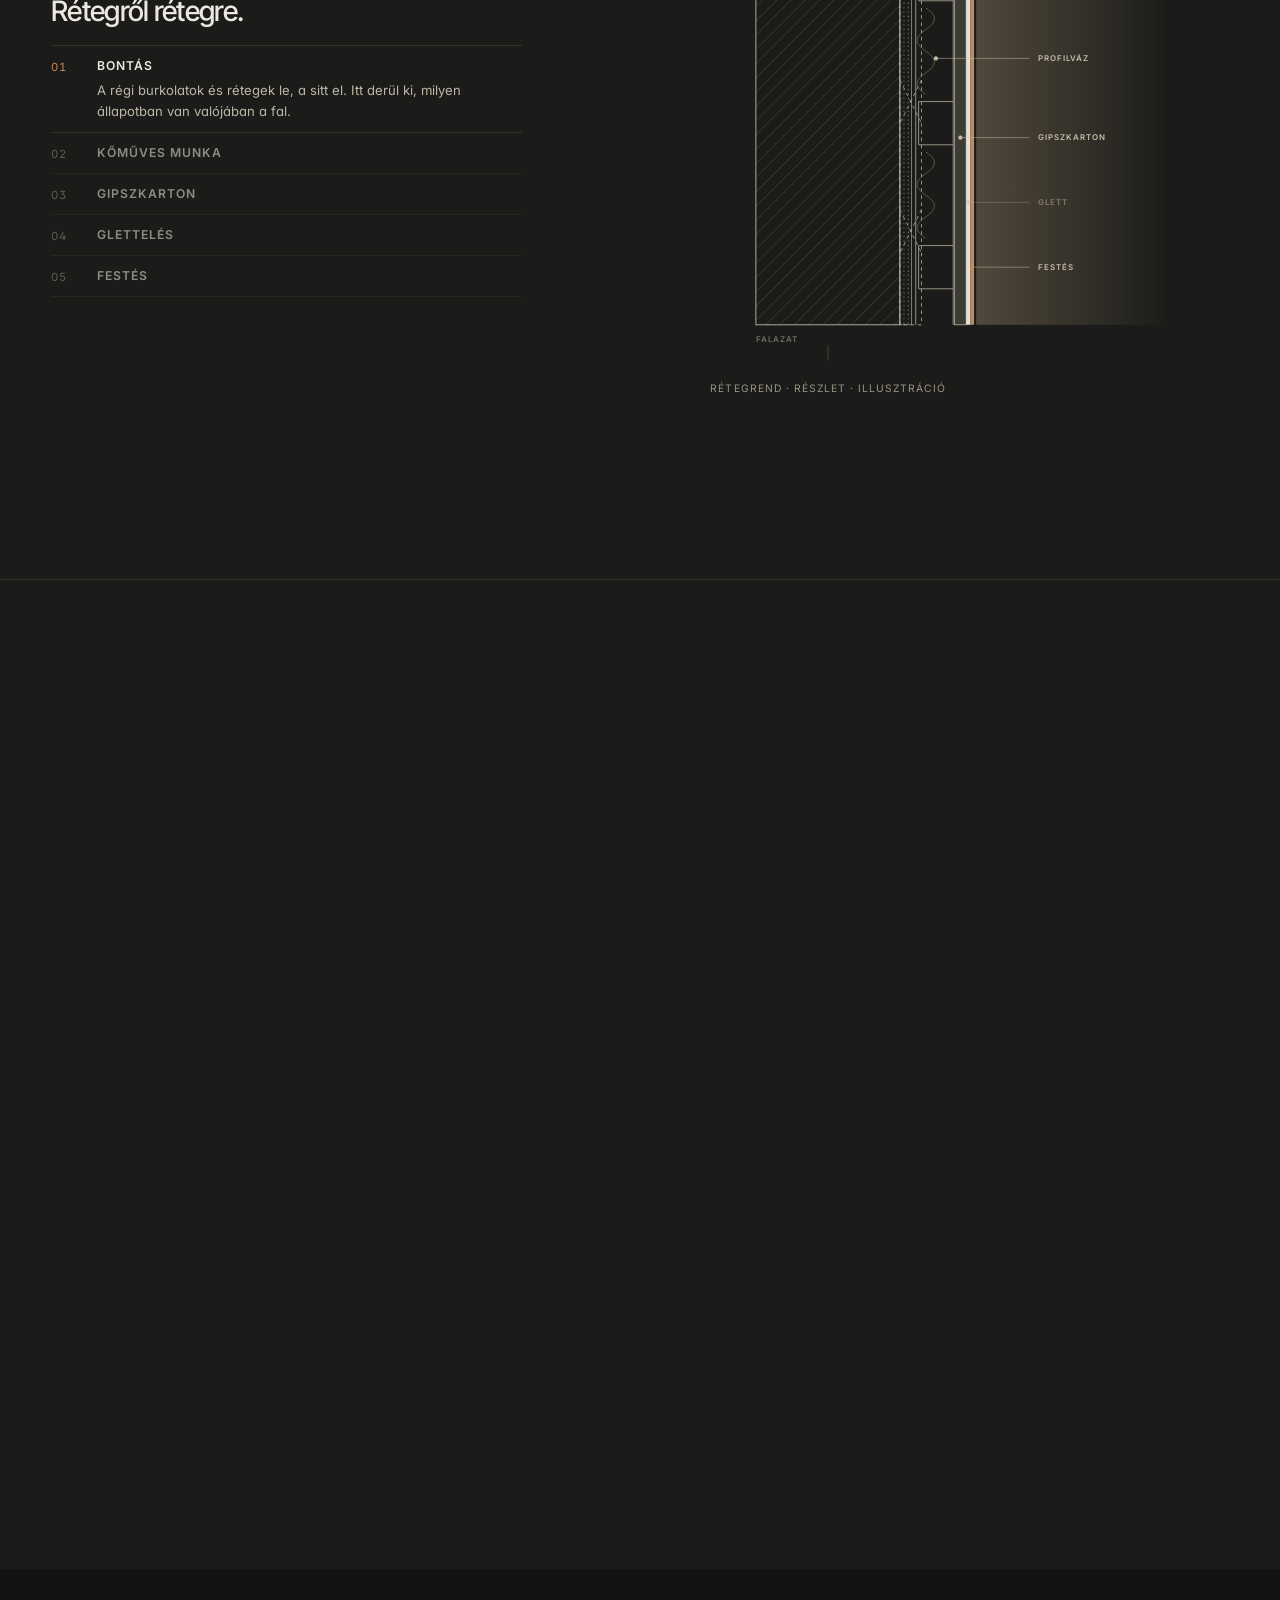
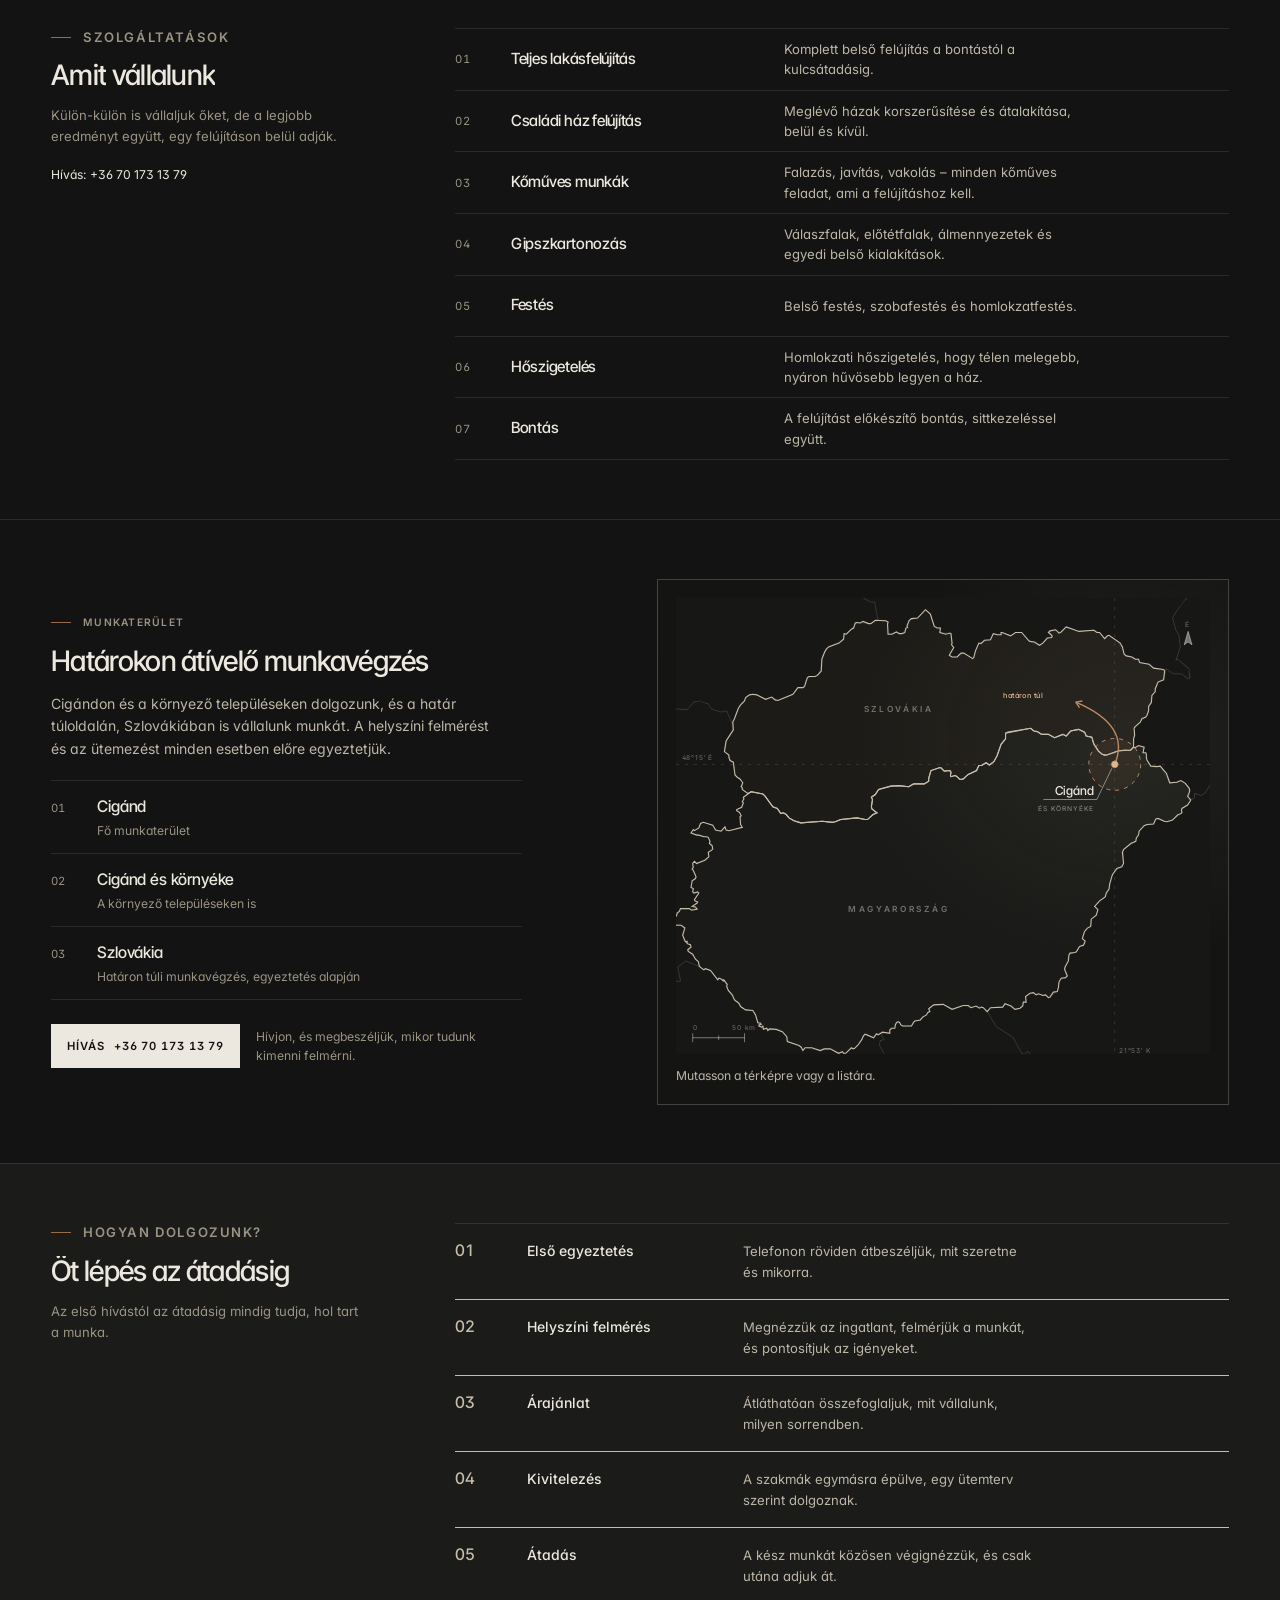
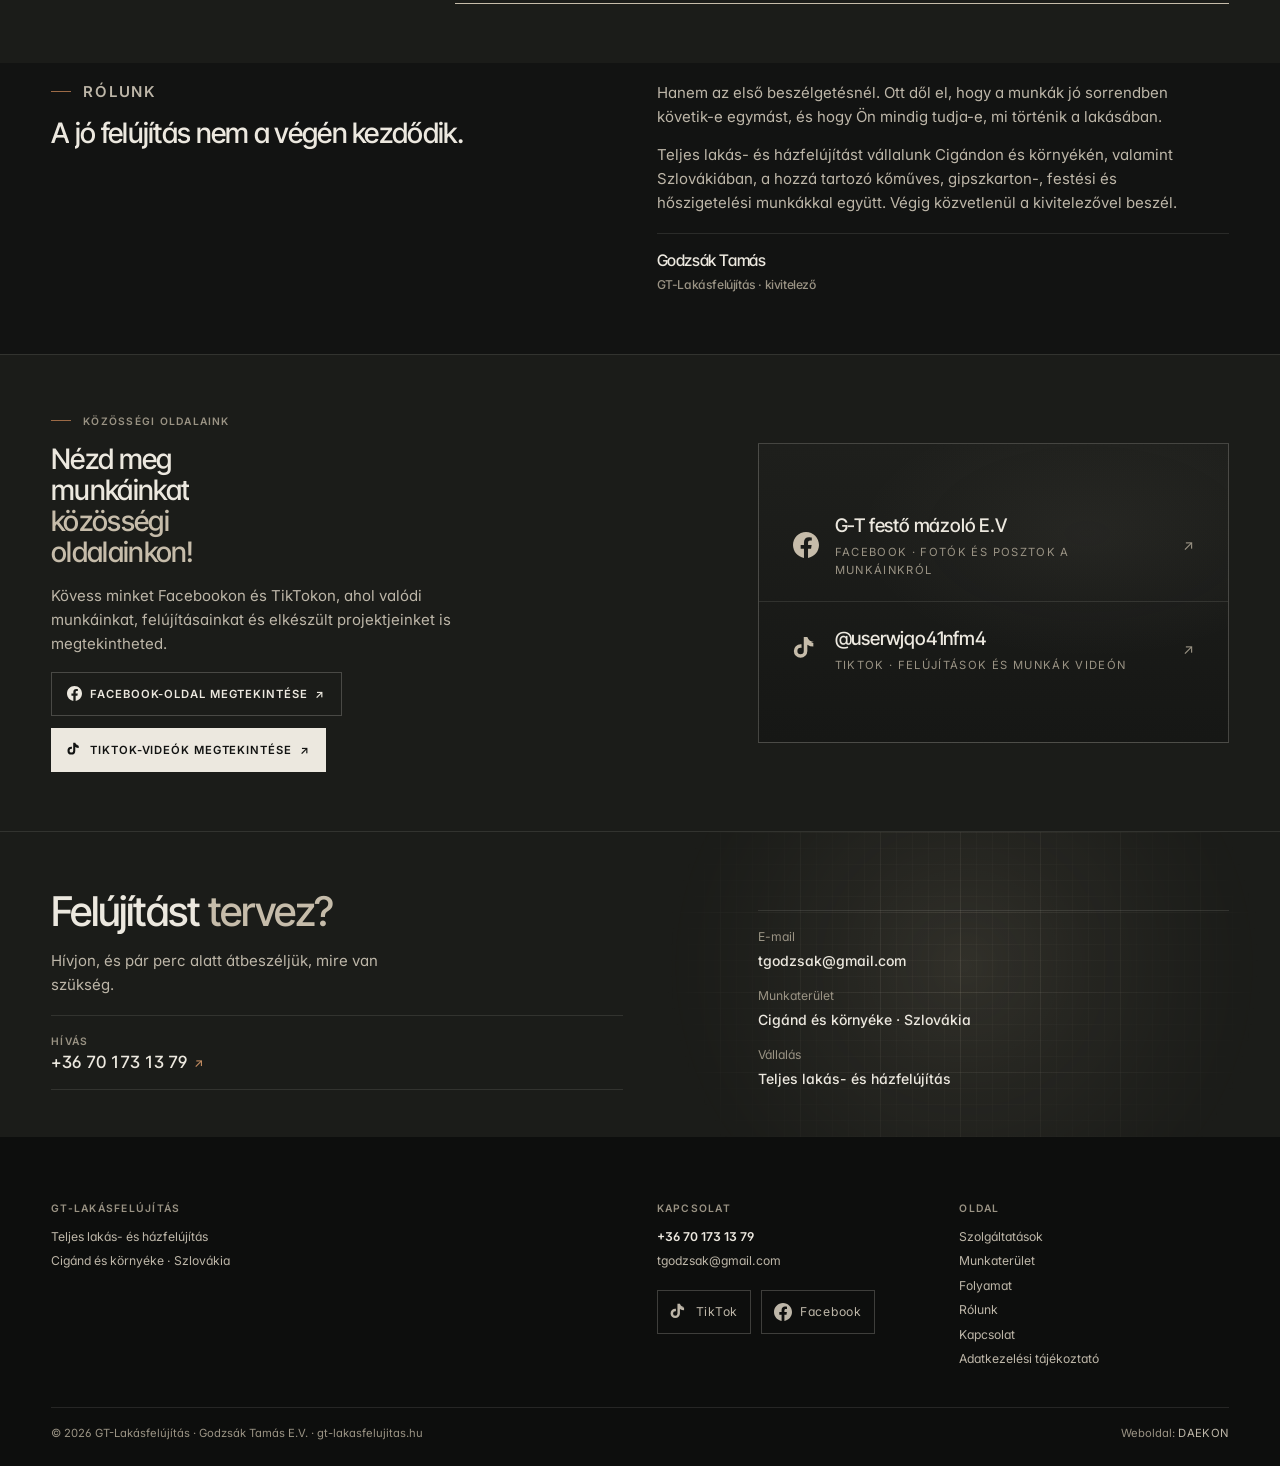
==== commit 631bbfd2: "Fejléc vizuális finomítás: social ikonok légies pair-re, GODZSÁK TAMÁS E.V. felirat eltávolítva - .s" ====
--- a/index.html
+++ b/index.html
@@ -166,9 +166,9 @@
 .hdr-in{display:flex;align-items:center;gap:28px;height:68px;transition:height .45s var(--ease)}
 .hdr.is-compact{background:rgba(18,19,18,.97);box-shadow:0 1px 0 var(--line)}
 .hdr.is-compact .hdr-in{height:56px}
-.brand{display:flex;flex-direction:column;gap:3px;line-height:1;margin-right:auto}
-.brand-n{font-weight:700;font-size:.8125rem;letter-spacing:.2em}
-.brand-s{font-weight:500;font-size:.5625rem;letter-spacing:.26em;color:var(--muted)}
+.brand{display:flex;flex-direction:column;gap:3px;line-height:1;margin-right:auto;flex:none}
+.brand-n{font-weight:700;font-size:.8125rem;letter-spacing:.2em;white-space:nowrap}
+.brand-s{font-weight:500;font-size:.5625rem;letter-spacing:.26em;color:var(--muted);white-space:nowrap}
 .nav{display:flex;gap:clamp(18px,2.2vw,36px)}
 .nav a{font-size:.75rem;font-weight:500;letter-spacing:.06em;color:var(--fg-2);transition:color .3s}
 .nav a:hover,.nav a.on{color:var(--fg)}
@@ -625,7 +625,13 @@
 .ab-sign{font-size:1.0625rem!important}
 .mmenu nav a{font-size:clamp(1.5rem,6.4vw,2rem)}
 .ftr-mark{font-size:clamp(1.25rem,2.2vw,1.75rem);letter-spacing:-.02em;white-space:normal;margin-top:clamp(32px,3.4vw,52px)}
-/* ritkítás visszafogva */
+@media (max-width:767px){
+  .brand-n{font-size:.6875rem;letter-spacing:.12em}
+  .brand-n{text-overflow:clip}
+  body .hdr-in{gap:12px}
+  .soc-group{gap:12px}
+  .soc-group .soc-link{width:36px;height:36px;min-height:36px}
+}
 .label{font-size:.6875rem;letter-spacing:.12em}
 .brand-n{font-size:.8125rem;letter-spacing:.1em}
 .brand-s{font-size:.5625rem;letter-spacing:.14em}
@@ -951,8 +957,9 @@
 .soc-link:hover{color:var(--fg);border-color:var(--fg-2)}
 .soc-link:hover svg{transform:translateY(-2px)}
 .soc-link:focus-visible{outline:2px solid var(--bronze-l);outline-offset:3px}
-.hdr .soc-link{order:2;min-height:38px;width:38px}
-.hdr .soc-link + .soc-link{margin-left:-12px}
+.soc-group{display:inline-flex;align-items:center;gap:10px;order:2}
+.soc-group .soc-link{width:36px;min-height:36px;border:0;background:none;color:var(--muted)}
+.soc-group .soc-link:hover{color:var(--fg);background:none;border:0}
 
 /* Közösségi blokk: két platform együtt */
 .tt-btns{display:flex;flex-wrap:wrap;gap:12px}
@@ -1008,7 +1015,8 @@
   .tt-plat{padding:16px 20px}
   .tt-btns{width:100%;flex-direction:column;align-items:stretch}
   .tt-btns .tt-btn{width:100%;justify-content:center}
-  .hdr .soc-link{order:0;margin-right:14px;width:42px;height:42px;min-height:42px}
+  .soc-group{order:0;margin-left:auto;margin-right:14px;gap:14px}
+  .soc-group .soc-link{width:40px;height:40px;min-height:40px}
 }
 @media (prefers-reduced-motion:reduce){
   .tt-visual:hover{transform:none}
@@ -1115,7 +1123,6 @@
   <div class="wrap hdr-in">
     <a href="#top" class="brand" aria-label="GT-Lakásfelújítás – kezdőlap">
       <span class="brand-n">GT-LAKÁSFELÚJÍTÁS</span>
-      <span class="brand-s">GODZSÁK TAMÁS E.V.</span>
     </a>
     <nav class="nav" aria-label="Fő navigáció">
       <a class="tlink" href="#munkaink">Munkáink</a>
@@ -1126,12 +1133,14 @@
       <a class="tlink" href="#kapcsolat">Kapcsolat</a>
     </nav>
     <a class="btn btn--line hdr-cta" href="tel:+36701731379">Hívás <span class="num">+36 70 173 13 79</span></a>
-    <a class="soc-link" href="https://www.facebook.com/people/G-T-fest%C5%91-m%C3%A1zol%C3%B3-EV/100093620565934/" target="_blank" rel="noopener" aria-label="GT-Lakásfelújítás Facebook-oldala" title="Facebook">
-      <svg viewBox="0 0 24 24" width="17" height="17" fill="currentColor" aria-hidden="true" focusable="false"><path d="M24 12.073c0-6.627-5.373-12-12-12s-12 5.373-12 12c0 5.99 4.388 10.954 10.125 11.854v-8.385H7.078v-3.47h3.047V9.43c0-3.007 1.792-4.669 4.533-4.669 1.312 0 2.686.235 2.686.235v2.953H15.83c-1.491 0-1.956.925-1.956 1.874v2.25h3.328l-.532 3.47h-2.796v8.385C19.612 23.027 24 18.062 24 12.073z"/></svg>
-    </a>
-    <a class="soc-link" href="https://www.tiktok.com/@userwjqo41nfm4" target="_blank" rel="noopener" aria-label="GT-Lakásfelújítás TikTok-profilja" title="TikTok">
-      <svg viewBox="0 0 24 24" width="17" height="17" fill="currentColor" aria-hidden="true" focusable="false"><path d="M19.32 5.56a6.2 6.2 0 0 1-3.68-1.2 6.2 6.2 0 0 1-2.4-3.36h-3.3v12.9a2.94 2.94 0 1 1-2.94-2.94c.3 0 .6.05.88.14V7.7a6.3 6.3 0 0 0-.88-.06 6.24 6.24 0 1 0 6.24 6.24V8.01a9.5 9.5 0 0 0 5.53 1.76V6.47l-.45-.91a6.2 6.2 0 0 1-.05.02z"/></svg>
-    </a>
+    <div class="soc-group">
+      <a class="soc-link" href="https://www.facebook.com/people/G-T-fest%C5%91-m%C3%A1zol%C3%B3-EV/100093620565934/" target="_blank" rel="noopener" aria-label="GT-Lakásfelújítás Facebook-oldala" title="Facebook">
+        <svg viewBox="0 0 24 24" width="17" height="17" fill="currentColor" aria-hidden="true" focusable="false"><path d="M24 12.073c0-6.627-5.373-12-12-12s-12 5.373-12 12c0 5.99 4.388 10.954 10.125 11.854v-8.385H7.078v-3.47h3.047V9.43c0-3.007 1.792-4.669 4.533-4.669 1.312 0 2.686.235 2.686.235v2.953H15.83c-1.491 0-1.956.925-1.956 1.874v2.25h3.328l-.532 3.47h-2.796v8.385C19.612 23.027 24 18.062 24 12.073z"/></svg>
+      </a>
+      <a class="soc-link" href="https://www.tiktok.com/@userwjqo41nfm4" target="_blank" rel="noopener" aria-label="GT-Lakásfelújítás TikTok-profilja" title="TikTok">
+        <svg viewBox="0 0 24 24" width="17" height="17" fill="currentColor" aria-hidden="true" focusable="false"><path d="M19.32 5.56a6.2 6.2 0 0 1-3.68-1.2 6.2 6.2 0 0 1-2.4-3.36h-3.3v12.9a2.94 2.94 0 1 1-2.94-2.94c.3 0 .6.05.88.14V7.7a6.3 6.3 0 0 0-.88-.06 6.24 6.24 0 1 0 6.24 6.24V8.01a9.5 9.5 0 0 0 5.53 1.76V6.47l-.45-.91a6.2 6.2 0 0 1-.05.02z"/></svg>
+      </a>
+    </div>
     <button class="menu-btn" type="button" aria-expanded="false" aria-controls="mmenu" id="menuBtn"><span class="mb-l">MENU</span><i aria-hidden="true"></i></button>
   </div>
 </header>
